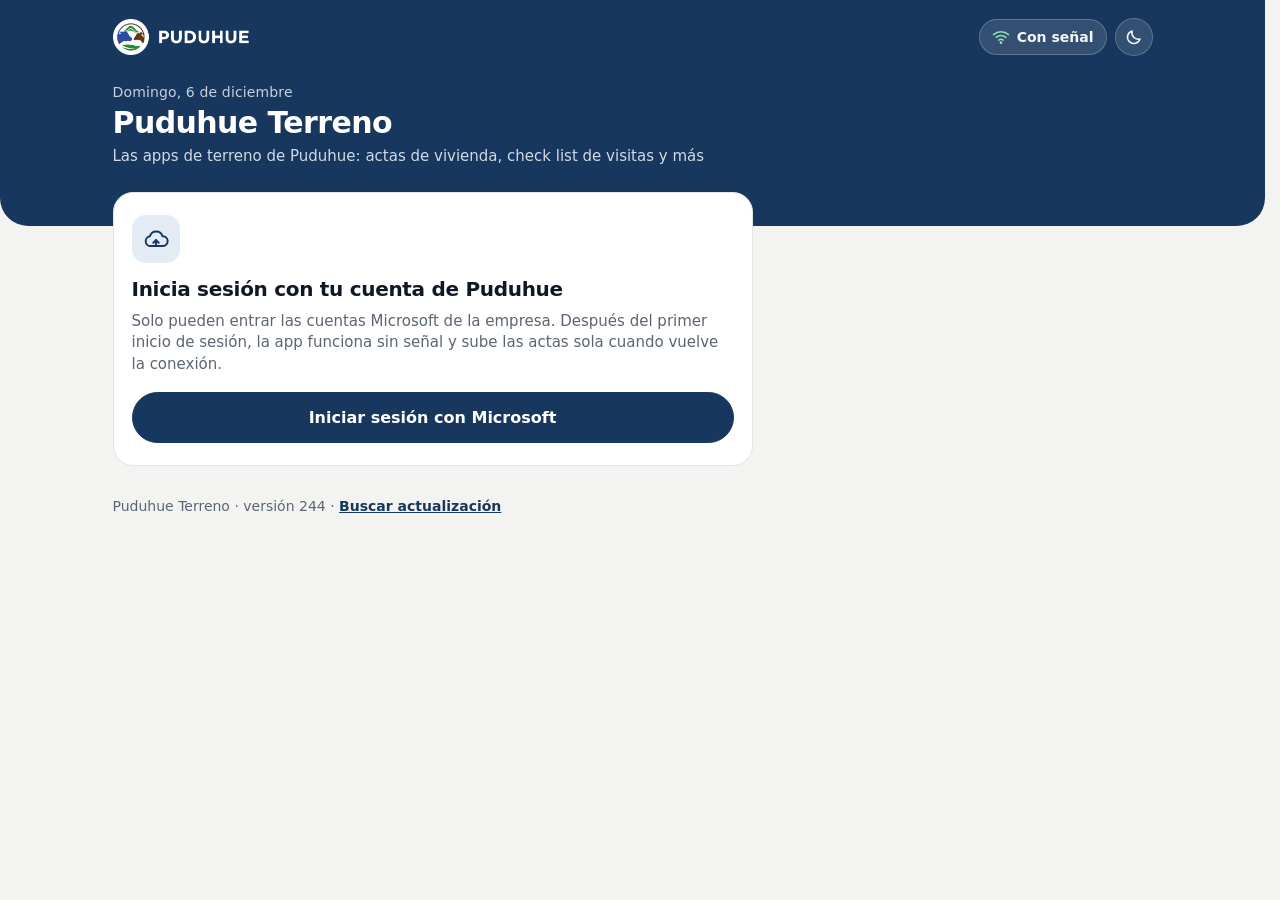
==== prueba/index.html @ 5143bb31 "Copia de prueba de la v244 (informe del ranking más ordenado) Co-Authored-By: Claude Opus 5.5 <norep" ====
<!doctype html>
<html lang="es">
<head>
<meta charset="utf-8">
<meta http-equiv="Content-Security-Policy" content="default-src 'self'; script-src 'self' 'sha256-mnxjR7RzArQbiyFNVyxPWpLwFBZAhgLmc8N8gvZmJ8s=' 'sha256-PlWTJ9+aRoLg9b5jbhn1J97pEx7ZcVZAZm4x85ADSmE=' 'wasm-unsafe-eval'; style-src 'self' 'unsafe-inline'; img-src 'self' data: blob: https:; font-src 'self' data:; connect-src 'self' data: blob: https://graph.microsoft.com https://login.microsoftonline.com https://login.microsoft.com https://login.windows.net https://*.sharepoint.com https://*.svc.ms https://*.1drv.com https://puduhue-terreno.benjaminbarrientoscardenas.workers.dev; frame-src 'self' https://login.microsoftonline.com; worker-src 'self' blob:; manifest-src 'self'; media-src 'self' blob: data:; object-src 'none'; base-uri 'self'; form-action 'self'">
<meta name="viewport" content="width=device-width, initial-scale=1, viewport-fit=cover">
<title>Puduhue Terreno</title>
<link rel="manifest" href="manifest.json">
<link rel="apple-touch-icon" href="icon-180.png">
<link rel="icon" type="image/png" sizes="192x192" href="icon-192.png">
<meta name="apple-mobile-web-app-capable" content="yes">
<meta name="mobile-web-app-capable" content="yes">
<meta name="apple-mobile-web-app-title" content="Puduhue Prueba">
<meta name="apple-mobile-web-app-status-bar-style" content="default">
<meta name="theme-color" content="#17375E">
<link rel="stylesheet" href="estilos.css?v=244">
</head>
<body>
<div id="app"><div class="splash" role="status" aria-label="Abriendo Puduhue Terreno"><img src="icon-192.png" alt="" width="88" height="88"><span>Puduhue Terreno</span></div></div>

<!-- v137 (M-27): las bibliotecas van después de «Cargando…» para que se vea mientras bajan (el orden de ejecución es el mismo) -->
<script src="lib/msal-browser-3.30.0/msal-browser.min.js"></script>
<script src="lib/xlsx-0.20.3/xlsx.mini.min.js"></script>
<script src="lib/jspdf-2.5.1/jspdf.umd.min.js"></script>
<script src="lib/marca-puduhue-2/marcas.js"></script>
<script>
const APP_VER="244";
const WORKER="https://puduhue-terreno.benjaminbarrientoscardenas.workers.dev";
const PWA=true;
const LOGO_R=420/380; /* v101: MARCA, MARCA_HZ y LOGO están en lib/marca-puduhue-2/marcas.js (v184: MARCA_HZ con el símbolo a color) */
/* si ese archivo no cargó, la app abre igual: logo transparente en pantalla y PDF sin logo (addImage está en try) */
if(typeof MARCA==='undefined'||typeof MARCA_HZ==='undefined'||typeof LOGO==='undefined'){window.MARCA=window.MARCA_HZ='[data-uri]';window.LOGO=''}
window.addEventListener("error",e=>{try{toast("Error: "+(e.message||"desconocido"))}catch(x){}});
window.addEventListener("unhandledrejection",e=>{try{const r=e.reason;if(r&&(r.code==="wake"||r.code==="timeout"))return;toast("Error: "+((r&&(r.message||r.code))||"desconocido"))}catch(x){}});
/* ---------- Datos fijos del protocolo ---------- */
const PREDIOS=["Bellavista","Cadenasso","Casa Anita","Ciruelillo","Coipomó","Mi Tierra","Radales","San Francisco","San Miguel","Tradicional","Tronador"];
/* v105: Valle Verde salió de la lista (es una planta lechera que recibe leche, no un predio). Un registro antiguo con un predio
   que ya no está en la lista lo sigue mostrando: en las actas, como opción elegida; en el Check list, mientras tenga visitas.
   v124: con un tipo de check list, solo los de ese tipo (una bodega como Corte Alto no aparece en «Visitas a predios»). */
/* v164: «Cadenasso Crianza» solo en Visitas a predios (y en el Inicio, que suma todos), no en Bodegas, Actas ni Rendiciones */
const PREDIOS_VIS=PREDIOS.flatMap(p=>p==="Cadenasso"?[p,"Cadenasso Crianza"]:[p]);
const prediosCL=t=>{const B=!t||t==="visitas"?PREDIOS_VIS:PREDIOS,x=new Set();Object.values(VIS).forEach(v=>{if(v&&!v.anulada&&v.predio&&(t?tipoDe(v)===t:v.tipo!=="camionetas")&&!B.includes(v.predio))x.add(v.predio)});return B.concat([...x].sort((a,b)=>a.localeCompare(b,"es")))};
const optPredioAntiguo=(p,lista)=>p&&p!=="Otro"&&!lista.includes(p)?`<option selected>${esc(p)}</option>`:"";
/* Cada ítem tiene una clave fija (k) para que las actas guardadas no cambien si se reordena el check list */
const SECC=[
 {t:"Habitaciones",i:[["s1i1","Paredes"],["s1i2","Ventanas"],["s1i3","Puertas"],["s1i4","Limpieza interior"]]},
 {t:"Techumbre y estructura",i:[["s2i1","Techo"],["s2i2","Goteras"],["s2i3","Filtraciones"]]},
 {t:"Sistema eléctrico",i:[["s3i1","Instalación eléctrica (enchufes, interruptores y luces)"]]},
 {t:"Agua potable y grifería",i:[["s3i2","Agua potable"],["s3i3","Llaves y grifería"]]},
 {t:"Baño",i:[["s4i1","Estado general"],["s4i2","Taza WC"],["s4i3","Lavamanos"],["s4i4","Ducha"],["s4i5","Ventilación"],["s4i6","Limpieza"]]},
 {t:"Cocina",i:[["s5i1","Estado general"],["s5i2","Lavaplatos"],["s5i3","Ventilación"],["s5i4","Limpieza"]]},
 {t:"Sistema de calefacción",i:[["s6i1","Calefactor/Estufa"],["s6i2","Chimenea/Salida de gases"]]},
 {t:"Exterior de la vivienda",i:[["s7i1","Accesos"],["s7i2","Pasto corto"],["s7i3","Limpieza exterior"],["s7i4","Presencia de plagas"]]}
];
const ITEMS=[];SECC.forEach((s,si)=>s.i.forEach(([k,n])=>ITEMS.push({k,n,s:si})));
const LBL={B:"Bueno",R:"Regular",M:"Mala"};
const RANK={B:0,R:1,M:2};
const REPS=["Benjamín Barrientos","Jennifer Aguila"];
/* Firmas: el trabajador y quien firma por la empresa. Entrega: empresa entrega, trabajador recibe. Devolución: al revés. */
function rolesDe(a){
  if(a.tipo==="vehiculo")return a.mov==="devolucion"?[["conductor","Devuelve el vehículo","Conductor(a)"],["empresa","Recibe el vehículo","Por CAPAC SpA · Administración"]]:[["conductor","Recibe el vehículo","Conductor(a)"],["empresa","Entrega el vehículo","Por CAPAC SpA · Administración"]];
  if(a.tipo==="capacitacion")return[["relator","Firma del relator",a.realizadaPor||"Relator(a)"]].concat((a.participantes||[]).map(p=>["p_"+p.id,"Firma del participante",p.nombre||"Participante"]));
  if(a.tipo==="activo")return a.mov==="devolucion"?[["recibe","Devuelve","Responsable del activo"],["entrega","Recibe","Administración"]]:[["entrega","Entrega","Administración"],["recibe","Recibe","Responsable del activo"]];
  const dev=a.tipo==="devolucion",fm=a.firmas||{};
  const r=[["trabajador",dev?"Entrega la vivienda":"Recibe la vivienda","Trabajador(a)"],["empresa",dev?"Recibe la vivienda":"Entrega la vivienda","En representación de la empresa"]];
  return r;
}
/* Actas antiguas: la firma de administrador(a) o de RR.HH. pasa a ser la firma de la empresa; RR.HH. ya no existe */
function normFirmas(a){
  if(!a)return a;const fm=a.firmas||(a.firmas={});
  const e=fm.empresa||{};
  if(!e.img&&!e.nombre){const old=(fm.admin&&(fm.admin.img||fm.admin.nombre))?fm.admin:(fm.rrhh&&(fm.rrhh.img||fm.rrhh.nombre))?fm.rrhh:null;
    if(old){fm.empresa=Object.assign({},old,{sel:REPS.includes(old.nombre)?old.nombre:"otro"})}}
  delete fm.admin;delete fm.rrhh;return a;
}
const COMPROMISO="Compromiso: Me comprometo a mantener la vivienda en las condiciones entregadas, dando cumplimiento a cabalidad al detalle de condiciones expresado en el punto N°7 y notificando a la brevedad sobre las condiciones de riesgo que sean posibles observar por cuenta propia.";
const INGRESO="Cada vez que representantes de la empresa Capac SpA., soliciten ingreso a la vivienda, será programado y no representará inconvenientes de parte de la persona que habita la vivienda.";
const CONSTANCIA="Constancia: El estado de cada ítem al momento de la devolución, y su comparación con el estado registrado en el acta de entrega, queda detallado en el check list del Anexo 1.";
/* v122: casa de familia o casa de huéspedes. En la casa de huéspedes, el acta de entrega incluye el reglamento de convivencia
   (documento de RR.HH. «Reglamento casa huésped», versión 01 del 2024-12-01). Bloques: h1/h2/h3 títulos, p párrafo, b viñeta, bb sub-viñeta. */
const CASAS={familia:"Casa de familia",huespedes:"Casa de huéspedes"};
const esHuesp=a=>!!a&&a.casa==="huespedes";
const casaTxt=a=>a&&CASAS[a.casa]||"";
const REGL_TIT="Reglamento de convivencia de la casa de huéspedes";
const REGL=[
 ["p","El presente Reglamento de Convivencia tiene como objetivo establecer normas claras y equitativas que permitan garantizar un ambiente armonioso, ordenado y respetuoso en la Casa de Huéspedes. Al compartir espacios comunes como el baño, cocina, comedor y living, es fundamental fomentar la responsabilidad individual y colectiva, promoviendo valores de respeto, cooperación y compromiso mutuo."],
 ["p","Este reglamento busca prevenir conflictos, asegurar condiciones de limpieza e higiene adecuadas y fortalecer la convivencia entre hombres y mujeres en un entorno compartido. Además, establece pautas para el cuidado de las instalaciones, la organización de tareas y el uso ordenado de los recursos comunes."],
 ["p","El cumplimiento de estas normas es obligatorio para todos los residentes de la Casa de Huéspedes, quienes se comprometen a respetarlas y actuar de manera responsable en beneficio del bienestar general. El incumplimiento reiterado o grave de este reglamento podrá derivar en sanciones o medidas correctivas, según lo estipulado en el mismo."],
 ["p","La colaboración y el compromiso de cada trabajador son esenciales para lograr un ambiente de convivencia positivo y funcional para todos."],
 ["h1","1. Principios generales"],
 ["b","El respeto, la cordialidad y la colaboración son la base de la convivencia."],
 ["b","Se debe fomentar un ambiente libre de discriminación, acoso o violencia en cualquier forma."],
 ["b","La limpieza, orden y cuidado de los espacios comunes son responsabilidad de todos."],
 ["b","Ingresar con calzado limpio a la casa."],
 ["h1","2. Normas de uso de espacios comunes"],
 ["h2","2.1 Cocina compartida"],
 ["b","Se establecerá un horario flexible para el uso de la cocina, priorizando la organización y convivencia."],
 ["b","Cada trabajador es responsable de limpiar inmediatamente después de cocinar:"],
 ["bb","Lavar platos, utensilios y ollas."],
 ["bb","Secar y guardar platos, utensilios y ollas utilizadas."],
 ["bb","Limpiar mesones, cocina y electrodomésticos."],
 ["bb","Recoger desperdicios y botar la basura."],
 ["b","Los alimentos y pertenencias personales deben ser identificados con nombre. No se deben tomar productos ajenos sin permiso."],
 ["b","El uso de refrigeradores debe ser ordenado y respetuoso. Se eliminarán periódicamente productos en mal estado."],
 ["h2","Comedor y living"],
 ["b","Los espacios compartidos son de uso común; se debe respetar el derecho de todos a utilizarlos."],
 ["b","Mantener el orden después de cada uso (no dejar platos, vasos o pertenencias personales)."],
 ["b","El volumen de televisores, radios u otros dispositivos debe ser moderado, especialmente en horarios de descanso."],
 ["b","Se deben respetar los horarios de descanso:"],
 ["bb","De 22:00 a 7:00 hrs.: evitar ruidos innecesarios o reuniones que puedan molestar."],
 ["h2","2.2 Baño compartido"],
 ["p","El baño es un espacio de uso común y su limpieza y cuidado son fundamentales para una convivencia armoniosa. Por ello, se deben seguir estrictamente las siguientes normas:"],
 ["h3","2.2.1 Uso y limpieza del WC"],
 ["b","ES OBLIGATORIO DEJAR EL INODORO LIMPIO DESPUÉS DE CADA USO. Utilizar la escobilla o implementos de limpieza disponibles si es necesario."],
 ["b","No arrojar papeles, toallas higiénicas, tampones u otros objetos al inodoro. Todo residuo debe ser depositado en el basurero habilitado."],
 ["b","Si se presenta alguna obstrucción o problema con el WC, informar de inmediato para evitar inconvenientes mayores."],
 ["h3","2.2.2 Orden e higiene general"],
 ["b","Secar el piso y superficies después de ducharse o utilizar el lavamanos."],
 ["b","Retirar cabellos del desagüe de la ducha y lavamanos."],
 ["b","No dejar productos personales (jabones, shampoo, toallas, etc.) ocupando espacios comunes; deben guardarse en los lugares asignados."],
 ["b","Los artículos de higiene íntima deben ser guardados o eliminados discretamente para evitar incomodar a otros."],
 ["h1","3. Respeto y comportamiento adecuado"],
 ["b","Se debe respetar la privacidad y pertenencias personales de cada trabajador."],
 ["b","Evitar lenguaje ofensivo, comentarios inadecuados o cualquier comportamiento que pueda incomodar a otros."],
 ["b","SE PROHÍBE EL CONSUMO DE ALCOHOL O CUALQUIER TIPO DE SUSTANCIAS ILÍCITAS dentro de la vivienda."],
 ["b","Las discusiones o problemas deben resolverse de forma calmada y con respeto. Si es necesario, se podrá solicitar mediación a administración."],
 ["h1","4. Visitas y permanencia de externos"],
 ["b","Las visitas deben ser autorizadas por los residentes y notificadas a jefatura previamente para evitar inconvenientes."],
 ["b","No se permite la permanencia de visitas en horarios de descanso (22:00 a 8:00 hrs.)."],
 ["b","Las visitas no podrán hacer uso de los espacios personales o comunes sin la debida autorización."],
 ["h1","5. Resolución de conflictos"],
 ["b","Ante cualquier inconveniente o conflicto, los residentes deberán buscar un diálogo constructivo."],
 ["b","Si no se resuelve, se deberá recurrir a un encargado designado por la administración para mediar y buscar soluciones."],
 ["h1","6. Sanciones"],
 ["b","El cumplimiento de este reglamento será supervisado por un inspector de aseo, el cual dejará las observaciones en cada visita."],
 ["b","El incumplimiento reiterado de las normas del reglamento podrá implicar amonestaciones verbales o escritas."],
 ["b","En casos graves (falta de respeto, acoso, violencia o robo), se evaluarán medidas más estrictas, como el término de contrato del trabajador."],
 ["h1","7. Periodicidad de limpieza"]
];
/* Plan de limpieza y orden: área, acción, frecuencia, días (L M M J V S D; X = ese día) y responsables */
const REGL_PLAN=[
 ["Cocina","Lavar platos y utensilios","Diaria","XXXXXXX","Todos"],["Cocina","Limpiar encimera y mesa","Diaria","XXXXXXX","Todos"],
 ["Cocina","Barrer el piso","Diaria","XXXXXXX","Todos"],["Cocina","Trapear el piso","Día por medio","X.X.X.X","Todos"],
 ["Cocina","Sacar la basura","Día por medio","X.X.X.X","Todos"],["Cocina","Limpiar y revisar el refrigerador","Dos veces a la semana","..X..X.","Todos"],
 ["Baño","Barrer el piso","Diaria","XXXXXXX","Todos"],["Baño","Trapear el piso","Día por medio","X.X.X.X","Todos"],
 ["Baño","Limpiar WC","Diaria","XXXXXXX","Todos"],["Baño","Limpiar ducha y lavamanos","Día por medio","X.X.X.X","Todos"],
 ["Baño","Sacar la basura","Día por medio","X.X.X.X","Todos"],["Dormitorio","Ventilar dormitorios","Diaria","XXXXXXX","Individual"],
 ["Dormitorio","Ordenar","Diaria","XXXXXXX","Individual"],["Dormitorio","Limpiar pisos","Diaria","XXXXXXX","Individual"],
 ["Dormitorio","Recambio de sábanas","Semanal","....X..","Individual"],["Sala de estar","Barrer el piso","Diaria","XXXXXXX","Todos"],
 ["Sala de estar","Trapear el piso","Día por medio",".X.X.X.","Todos"],["Sala de estar","Ordenar y ventilar","Día por medio",".X.X.X.","Todos"],
 ["Sala de estar","Limpiar sillones","Día por medio",".X.X.X.","Todos"]
];
const REGL_DECL="Por medio del presente documento, declaro haber leído, comprendido y aceptado en su totalidad el Reglamento de Convivencia de la Casa de Huéspedes. Entiendo que el objetivo de este reglamento es garantizar el respeto mutuo, la organización y la armonía en los espacios comunes, tales como: baño, cocina, comedor y living, los cuales son compartidos.";
const REGL_ACTA="El trabajador declara haber leído, comprendido y aceptado en su totalidad el Reglamento de Convivencia de la Casa de Huéspedes, que se adjunta como Anexo 4 y forma parte de esta acta.";
function reglHTML(){
  const dias=["L","M","M","J","V","S","D"];
  return REGL.map(([t,x])=>t==="p"?`<p>${esc(x)}</p>`:t==="h1"?`<p class="k">${esc(x)}</p>`:t==="h2"||t==="h3"?`<p><b>${esc(x)}</b></p>`:`<p class="${t==="bb"?"rgbb":"rgb"}">${esc(x)}</p>`).join("")
   +`<div class="rgplan"><table><tr><th>Área</th><th>Acción</th><th>Frecuencia</th>${dias.map(d=>`<th>${d}</th>`).join("")}<th>Responsables</th></tr>${REGL_PLAN.map(r=>`<tr><td>${esc(r[0])}</td><td>${esc(r[1])}</td><td>${esc(r[2])}</td>${[...r[3]].map(c=>`<td class="d">${c==="X"?"✓":""}</td>`).join("")}<td>${esc(r[4])}</td></tr>`).join("")}</table></div>`;
}

/* ---------- Texto que describe lo que se ve en la foto ---------- */
const SUJ={s1i1:"las paredes",s1i2:"las ventanas",s1i3:"las puertas",s2i1:"el techo",s3i1:"la instalación eléctrica (enchufes, interruptores y luces)",s3i2:"el suministro de agua potable",s3i3:"las llaves y la grifería",s4i1:"el baño",s4i2:"la taza del WC",s4i3:"el lavamanos",s4i4:"la ducha",s4i5:"la ventilación del baño",s5i1:"la cocina",s5i2:"el lavaplatos",s5i3:"la ventilación de la cocina",s6i1:"el calefactor o estufa",s6i2:"la chimenea o salida de gases",s7i1:"los accesos a la vivienda"};
const ESP={
 s1i4:{B:"En la imagen se observa el interior de la vivienda limpio y ordenado.",R:"En la imagen se observa el interior de la vivienda con limpieza regular.",M:"En la imagen se observa el interior de la vivienda sucio; requiere aseo."},
 s2i2:{B:"En la imagen no se observan goteras.",R:"En la imagen se observan indicios de goteras que requieren revisión.",M:"En la imagen se observan goteras que requieren reparación."},
 s2i3:{B:"En la imagen no se observan filtraciones ni humedad.",R:"En la imagen se observan indicios de filtraciones o humedad que requieren revisión.",M:"En la imagen se observan filtraciones que requieren reparación."},
 s4i6:{B:"En la imagen se observa el baño limpio.",R:"En la imagen se observa el baño con limpieza regular.",M:"En la imagen se observa el baño sucio; requiere aseo."},
 s5i4:{B:"En la imagen se observa la cocina limpia.",R:"En la imagen se observa la cocina con limpieza regular.",M:"En la imagen se observa la cocina sucia; requiere aseo."},
 s7i2:{B:"En la imagen se observa el pasto corto y mantenido.",R:"En la imagen se observa el pasto con mantención parcial.",M:"En la imagen se observa el pasto largo, sin mantención."},
 s7i3:{B:"En la imagen se observa el exterior de la vivienda limpio.",R:"En la imagen se observa el exterior de la vivienda con limpieza regular.",M:"En la imagen se observa el exterior de la vivienda sucio; requiere limpieza."},
 s7i4:{B:"En la imagen no se observa presencia de plagas.",R:"En la imagen se observan indicios de plagas que requieren control.",M:"En la imagen se observa presencia de plagas; requiere control."}
};
function descFoto(k,v){
  if(!v)return"Ítem sin evaluar.";
  if(ESP[k])return ESP[k][v];
  const s=SUJ[k]||"el ítem",pl=/^(las|los) /.test(s);
  return `En la imagen se observa${pl?"n":""} ${s} en ${v==="B"?"buen estado":v==="R"?"estado regular":"mal estado"}.`;
}

/* ---------- Utilidades ---------- */
const $=s=>document.querySelector(s);
const esc=s=>String(s??"").replace(/[&<>"']/g,c=>({"&":"&amp;","<":"&lt;",">":"&gt;",'"':"&quot;","'":"&#39;"}[c]));
const uid=()=>Date.now().toString(36)+Math.random().toString(36).slice(2,8);
/* v106 (B-01): fecha local (AAAA-MM-DD) de un instante; una fecha sola se deja igual */
const isoLocal=x=>{if(typeof x==="string"&&/^\d{4}-\d{2}-\d{2}$/.test(x))return x;const d=x instanceof Date?x:new Date(x==null?Date.now():x);if(isNaN(d))return String(x||"").slice(0,10);return d.getFullYear()+"-"+String(d.getMonth()+1).padStart(2,"0")+"-"+String(d.getDate()).padStart(2,"0")};
/* v108: redibujar sin perder el campo ni el toque en curso. Al tocar otro campo (o un botón) justo después de escribir,
   el "change" del anterior redibujaba la pantalla entre que se apoya y se levanta el dedo: el campo nuevo se reemplazaba
   (se cerraba el teclado y lo escrito se perdía) o el toque del botón no llegaba. sinPerderFoco(fn) espera a que termine
   el toque, corre fn y devuelve el cursor al campo activo (por id o por sus atributos data-*). */
let PTR_ABAJO=0;document.addEventListener("pointerdown",()=>{PTR_ABAJO=Date.now()},true);
/* v116: lo que se redibuja solo (llegan datos de la sincronización) espera a que se levante el dedo: si la pantalla se redibuja
   mientras se aprieta un botón, ese toque se pierde */
let TOQUE_ON=false,TOQUE_FIN=0,RF_T=0;
document.addEventListener("pointerdown",()=>{TOQUE_ON=true},true);
["pointerup","pointercancel"].forEach(t=>document.addEventListener(t,()=>{TOQUE_ON=false;TOQUE_FIN=Date.now()},true));
function renderFondo(){clearTimeout(RF_T);const ahora=Date.now();
  const esp=TOQUE_ON&&ahora-PTR_ABAJO<4000?150:Math.max(0,TOQUE_FIN+450-ahora);
  if(esp>0){RF_T=setTimeout(renderFondo,esp);return}render()}
/* v116: cálculos que se repiten mucho al dibujar: los hallazgos de un predio se calculan una vez por dibujo */
let RENDER_MEMO=null;
["pointerup","pointercancel"].forEach(e=>document.addEventListener(e,()=>setTimeout(()=>{PTR_ABAJO=0},0),true));
function selCampo(a){if(!a||!/^(INPUT|TEXTAREA|SELECT)$/.test(a.tagName))return null;if(a.id)return"#"+CSS.escape(a.id);
  const d=Object.keys(a.dataset);if(!d.length)return null;return a.tagName.toLowerCase()+d.map(k=>`[data-${k.replace(/[A-Z]/g,m=>"-"+m.toLowerCase())}="${CSS.escape(a.dataset[k])}"]`).join("")}
function sinPerderFoco(fn){const run=()=>{if(PTR_ABAJO&&Date.now()-PTR_ABAJO<1500){setTimeout(run,40);return}
  const a=document.activeElement,s=selCampo(a);let i0=null,i1=null;try{i0=a.selectionStart;i1=a.selectionEnd}catch(e){}
  fn();if(!s)return;const n=document.querySelector(s);if(!n||n===a||n.disabled)return;n.focus({preventScroll:true});try{if(i0!=null)n.setSelectionRange(i0,i1)}catch(e){}};
  setTimeout(run,0)}
const today=()=>{const d=new Date();return d.getFullYear()+"-"+String(d.getMonth()+1).padStart(2,"0")+"-"+String(d.getDate()).padStart(2,"0")};
/* v216: una fecha con hora en UTC («…T23:30:00Z») se muestra con el día de Chile (antes, de 21:00 a 24:00 salía el día siguiente);
   a medianoche UTC es una fecha sin hora (así vienen algunas de Finnegans) y queda igual */
const fmtD=s=>{if(!s)return"";let t=String(s);const m=/^\d{4}-\d{2}-\d{2}T(\d{2}):(\d{2})[^]*?(Z|[+-]\d{2}:?\d{2})$/.exec(t);
  if(m&&!(m[1]==="00"&&m[2]==="00")){const d=new Date(t);if(!isNaN(d))t=d.getFullYear()+"-"+String(d.getMonth()+1).padStart(2,"0")+"-"+String(d.getDate()).padStart(2,"0")}
  const p=t.slice(0,10).split("-");return p.length===3?`${p[2]}-${p[1]}-${p[0]}`:s};
function rutClean(s){return String(s||"").replace(/[^0-9kK]/g,"").toUpperCase()}
function rutFmt(s){const c=rutClean(s);if(c.length<2)return c;const b=c.slice(0,-1),dv=c.slice(-1);return b.replace(/\B(?=(\d{3})+(?!\d))/g,".")+"-"+dv}
function rutOk(s){const c=rutClean(s);if(c.length<2)return false;const b=c.slice(0,-1),dv=c.slice(-1);if(!/^\d+$/.test(b))return false;let sum=0,m=2;for(let i=b.length-1;i>=0;i--){sum+=(+b[i])*m;m=m===7?2:m+1}const r=11-(sum%11);return (r===11?"0":r===10?"K":String(r))===dv}
const predioDe=a=>a.predio==="Otro"?(a.predioOtro||""):(a.predio||"");
/* v148: «Deshacer» en vez de confirmar al quitar una foto o un documento. Lo visible se quita al tiro; alConfirmar (el borrado de
   verdad) corre al terminar el plazo, al cambiar de pantalla o al salir de la app; alDeshacer lo devuelve. Uno a la vez. */
let DESH=null;
function deshacer(msg,alDeshacer,alConfirmar){
  deshFin();document.querySelectorAll(".toast").forEach(x=>x.remove());
  const t=document.createElement("div");t.className="tdesh";t.setAttribute("role","status");
  t.innerHTML=`<span>${esc(msg)}</span><button type="button" class="tdeshb">Deshacer</button>`;document.body.appendChild(t);
  const Dx={t,alConfirmar,id:setTimeout(()=>{if(DESH===Dx)deshFin()},6000)};DESH=Dx;
  t.querySelector("button").addEventListener("click",e=>{e.stopPropagation();if(DESH!==Dx)return;clearTimeout(Dx.id);DESH=null;t.remove();try{alDeshacer()}catch(er){console.warn(er)}toast("Listo, se recuperó.")});
}
function deshFin(){const Dx=DESH;if(!Dx)return;DESH=null;clearTimeout(Dx.id);Dx.t.remove();try{Dx.alConfirmar()}catch(e){console.warn(e)}}
document.addEventListener("visibilitychange",()=>{if(document.visibilityState==="hidden")deshFin()});
/* v150: pequeñas animaciones al tocar (como el corazón de Instagram): la respuesta elegida da un salto y «Rendir» rebota */
document.addEventListener("click",e=>{try{if(matchMedia("(prefers-reduced-motion: reduce)").matches)return;const t=e.target.closest&&e.target.closest(".seg button,.fabb");if(!t)return;
  if(t.classList.contains("fabb")){setTimeout(()=>{const n=document.querySelector(".fabb");if(n){n.classList.remove("rebota");void n.offsetWidth;n.classList.add("rebota")}},0);return} /* el botón se vuelve a dibujar al tocarlo */
  const d=t.dataset,sel=".seg button"+["a","k","e","v","t"].filter(x=>d[x]!=null).map(x=>`[data-${x}="${CSS.escape(d[x])}"]`).join("");
  setTimeout(()=>{const n=document.querySelector(sel);if(n&&n.getAttribute("aria-pressed")==="true"){n.classList.remove("pop");void n.offsetWidth;n.classList.add("pop")}},30)}catch(er){}},true);
let toastT;function toast(m,ms){let t=$(".toast");if(!t){t=document.createElement("div");t.className="toast";t.setAttribute("role","status");document.body.appendChild(t)}t.textContent=m;clearTimeout(toastT);toastT=setTimeout(()=>t.remove(),ms||3200)}
/* Ventana de confirmación propia (el confirm() del navegador está bloqueado dentro de la app) */
function ask(title,msg,ok,danger,extraHTML,cancelar){
  return new Promise(res=>{
    const m=document.createElement("div");m.className="modal";
    m.innerHTML=`<div class="sheet" role="alertdialog" aria-modal="true" aria-label="${esc(title)}"><h3>${esc(title)}</h3>${msg?`<p>${esc(msg)}</p>`:""}${extraHTML||""}<div class="btns"><button class="btn" data-m="no">${esc(cancelar||"Cancelar")}</button>${ok?`<button class="btn pri${danger?" danger":""}" data-m="yes" style="flex:1;${danger?"background:var(--danger-bg);border-color:var(--danger-bg);color:var(--danger-ink)":""}">${esc(ok)}</button>`:""}</div></div>`;
    document.body.appendChild(m);document.body.style.overflow="hidden";
    const done=v=>{m.remove();document.body.style.overflow="";res(v)};
    m.addEventListener("click",e=>{e.stopPropagation();const a=e.target.dataset&&e.target.dataset.m;if(a==="yes"){const inp=m.querySelector("#motAn"),obl=m.querySelector("[data-obl]");
      /* v136 (B-02): motivo obligatorio (data-obl = mínimo de letras): la hoja no se cierra. v180: vale para cualquier campo de la hoja y data-oblmsg cambia el aviso */
      if(obl&&obl.value.trim().length<+obl.dataset.obl){let er=m.querySelector(".motErr");if(!er){er=document.createElement("p");er.className="note motErr";er.setAttribute("role","alert");er.style.color="var(--m-ink)";er.textContent=obl.dataset.oblmsg||`Escribe el motivo (al menos ${obl.dataset.obl} letras).`;obl.after(er);obl.addEventListener("input",()=>er.remove(),{once:true})}obl.focus();return}
      if(inp){const g=document.createElement("input");g.type="hidden";g.id="motAn";g.value=inp.value;document.body.appendChild(g);setTimeout(()=>g.remove(),500)}done(true)}else if(a==="no"||e.target===m)done(false)});
    const y=m.querySelector('[data-m="yes"]')||m.querySelector('[data-m="no"]');if(y)y.focus();
  });
}


/* ============================================================
   Microsoft 365: inicio de sesión (MSAL) y base compartida en OneDrive (Graph)
   Expone DB y AS con la misma forma que usaba la app, así el resto del código no cambia.
   ============================================================ */
const M365={
  tenant:"8812d491-c151-4cf4-ad03-7671f57a4a23",
  client:"7dbe6da2-d0de-49f1-a4a5-76fe822ce9d0",
  drive:"b!nCeXkUkQakyXzjNEG02DFgw2I-0bYBdJhlmDvTiBzBSTkCzagsNQTbjlr-nZSEjm",
  root:"01RAJ2KQCIPH6SPKTJ5NA3JYZ3FTJGI5SC",   /* carpeta "Actas" (hasta el 19-10-2026 «Actas de vivienda»; se ubica por id) */
  cols:{actas:{root:"01RAJ2KQCIPH6SPKTJ5NA3JYZ3FTJGI5SC",sub:"_datos"},visitas:{root:"01RAJ2KQCX5EEP6HGCTBA2KO2DSGC4F7LS",sub:"_datos"},conteos:{root:"01RAJ2KQFXDFLPDNY2IJCIZ3BGSVPF74IH",sub:"_datos"},rendiciones:{root:"01RAJ2KQBLDIZGFMASZVCIDO2PGKXQW5VY",sub:"_datos"}},
  scopes:["User.Read"], /* v217: ya no Files.ReadWrite.All: la app lee y guarda en OneDrive solo por el servidor de Puduhue */
  graph:"https://graph.microsoft.com/v1.0"
};
let MSAL=null,CUENTA=null,AUTH_ERR="",SYNC_INFO={ultima:"",estado:"",error:""};
const EK="actas-m365-etags",LK="actas-m365-ultima";
let ETAGS={};try{ETAGS=JSON.parse(localStorage.getItem(EK)||"{}")}catch(e){}
try{SYNC_INFO.ultima=localStorage.getItem(LK)||""}catch(e){}
function guardarEtags(){try{localStorage.setItem(EK,JSON.stringify(ETAGS))}catch(e){}}
async function initM365(){
  if(!window.msal){AUTH_ERR="No se pudo cargar el módulo de inicio de sesión.";return}
  try{
    MSAL=new msal.PublicClientApplication({auth:{clientId:M365.client,authority:"https://login.microsoftonline.com/"+M365.tenant,redirectUri:location.origin+location.pathname,navigateToLoginRequestUrl:false},cache:{cacheLocation:"localStorage"},system:{allowRedirectInIframe:false}});
    await MSAL.initialize();
    let r=null;try{r=await MSAL.handleRedirectPromise()}catch(e){AUTH_ERR=e&&e.errorMessage?e.errorMessage.split(/\r?\n/)[0]:"No se pudo completar el inicio de sesión.";console.error(e)}
    const acc=(r&&r.account)||MSAL.getActiveAccount()||MSAL.getAllAccounts()[0]||null;
    if(acc){MSAL.setActiveAccount(acc);CUENTA=acc;ME={id:acc.localAccountId||acc.homeAccountId,nombre:acc.name||acc.username||"",correo:acc.username||""}}
  }catch(e){AUTH_ERR="Error al preparar el inicio de sesión: "+((e&&e.message)||"desconocido");console.error(e)}
}
/* Si un inicio de sesión anterior quedó a medias, MSAL responde interaction_in_progress: se borra ese intento trabado y se reintenta */
function limpiarInteraccion(){for(const st of [sessionStorage,localStorage]){try{Object.keys(st).filter(k=>/msal\.interaction\.status|\.request\.(state|params|origin)/.test(k)).forEach(k=>st.removeItem(k))}catch(e){}}}
function iniciarSesion(reintento){if(!MSAL)return toast(AUTH_ERR||"Inicio de sesión no disponible.");try{sessionStorage.setItem("actas-login","1")}catch(e){}MSAL.loginRedirect({scopes:M365.scopes,prompt:"select_account"}).catch(e=>{if(e&&e.errorCode==="interaction_in_progress"&&!reintento){limpiarInteraccion();iniciarSesion(true);return}toast("No se pudo iniciar sesión: "+((e&&e.errorCode)||"error"))})}
async function cerrarSesion(){
  const hay=pend()>0||(typeof correosPend==="function"&&correosPend().length>0); /* v240 */
  if(hay){if(!(await ask("Hay cambios sin subir","Si cierras sesión ahora, lo pendiente queda en este teléfono y se sube cuando vuelvas a iniciar sesión. Si entra otra persona, la app le preguntará si lo sube con su cuenta o lo borra. ¿Cerrar sesión igual?","Cerrar sesión",true)))return}
  else if(!(await ask("¿Cerrar sesión?","Se borra de este teléfono la copia de tus datos. Todo sigue en OneDrive y se vuelve a bajar al entrar (con señal).","Cerrar sesión")))return;
  try{if(pushGuardado())await Promise.race([pushDesactivar(true),new Promise(r=>setTimeout(r,3000))])}catch(e){}
  if(!hay){try{await borrarCopiaLocal()}catch(e){}} /* v240 */
  try{await MSAL.logoutRedirect({account:CUENTA,postLogoutRedirectUri:location.origin+location.pathname})}catch(e){toast("No se pudo cerrar sesión.")}
}
/* v240: al cerrar sesión, sin nada por subir, no queda en el teléfono la copia de los datos (Ley 21.719) */
async function borrarCopiaLocal(){
  await cacheBorrarCuenta();
  const fijas=[PERM_K,ROLES_K,CUENTA_K,"rd-dupia"];
  try{Object.keys(localStorage).filter(k=>fijas.includes(k)||k.startsWith("actas-rl-cursor:")||k.startsWith("rd-lecturas-")).forEach(k=>localStorage.removeItem(k))}catch(e){}
}
let TOKEN_P=null;
function getToken(){
  if(TOKEN_P)return TOKEN_P;
  TOKEN_P=(async()=>{
    if(!MSAL||!CUENTA)throw{code:"auth"};
    try{const t=await MSAL.acquireTokenSilent({scopes:M365.scopes,account:CUENTA});sesionAlDia();return t.accessToken}
    catch(e){
      /* v132 (A-04): ya no va sola a Microsoft desde segundo plano: avisa y, solo si es seguro, va una vez (sesionVencida) */
      if(e&&e.errorCode&&/interaction_required|login_required|consent_required|invalid_grant|no_tokens_found/.test(e.errorCode))sesionVencida();
      throw{code:"auth",detail:e&&e.errorCode}
    }
  })();
  TOKEN_P.finally(()=>{setTimeout(()=>{TOKEN_P=null},0)}).catch(()=>{}); /* v132: sin rechazo suelto (quien llama recibe el error) */
  return TOKEN_P;
}
/* ---------- v132: sesión vencida (auditoría A-04) ----------
   Con la sesión de Microsoft vencida la app ya no salta sola al inicio de sesión desde segundo plano: muestra el aviso
   «Tu sesión venció» (sesBarra) y sigue guardando en el teléfono. Va sola a Microsoft una sola vez y solo si es seguro: app a la
   vista, con señal y en una pantalla de lista sin nada a medio escribir ni la cámara abierta (updSegura, el mismo criterio de la
   actualización automática). Si ese intento no termina con la sesión renovada, no se repite en 24 horas (REAUTO_K): no hay bucle.
   Antes de ir se guarda lo pendiente (flush) y la pantalla (vistaGuardar); al volver se abre la misma (vistaVolver, en init). */
let SES_VENCIDA=false;
const REAUTO_K="actas-reauto",VOLVER_K="actas-volver";
function sesionVencida(){
  if(!SES_VENCIDA){SES_VENCIDA=true;sesBarra();try{status()}catch(e){}}
  if(navigator.onLine===false||document.visibilityState!=="visible"||!loaded)return;
  let t=0;try{t=+localStorage.getItem(REAUTO_K)||0}catch(e){}
  if(Date.now()-t<864e5)return; /* ya se intentó y no resultó: solo el aviso, hasta que la persona entre */
  if(!updSegura())return;
  reautenticar();
}
function sesionAlDia(){
  if(SES_VENCIDA){SES_VENCIDA=false;const b=$(".sesbar");if(b)b.remove();try{status()}catch(e){}}
  try{if(localStorage.getItem(REAUTO_K))localStorage.removeItem(REAUTO_K)}catch(e){}
}
function sesBarra(){
  if(!SES_VENCIDA||!document.body||$(".sesbar"))return;
  const b=document.createElement("div");b.className="updbar sesbar";b.setAttribute("role","status");
  b.innerHTML=`<span><b>Tu sesión venció.</b> Lo que hagas queda guardado en este teléfono y se sube al volver a entrar.</span><button class="btn pri" data-a="reauth">Iniciar sesión</button>`;
  document.body.appendChild(b);
}
async function reautenticar(){
  if(!MSAL)return toast(AUTH_ERR||"Inicio de sesión no disponible.");
  if(navigator.onLine===false)return toast("Sin señal: inicia sesión cuando haya conexión. Lo que hagas queda guardado en este teléfono.");
  try{localStorage.setItem(REAUTO_K,String(Date.now()))}catch(e){}
  try{await flush()}catch(e){}
  vistaGuardar();
  try{sessionStorage.setItem("actas-login","1")}catch(e){}
  const pedir=r=>MSAL.acquireTokenRedirect({scopes:M365.scopes,account:CUENTA}).catch(e=>{if(e&&e.errorCode==="interaction_in_progress"&&!r){limpiarInteraccion();return pedir(true)}toast("No se pudo abrir el inicio de sesión: "+((e&&e.errorCode)||"error desconocido")+".")});
  return pedir(false);
}
/* pantalla y registro abiertos, para volver a ellos después del inicio de sesión (vale una hora) */
function vistaGuardar(){
  try{const s={view,step,t:Date.now(),cur:cur&&cur.id,axStep,clTipo,clPredio,cbBod,clv:clv&&clv.id,cbv:cbv&&cbv.id,rdv:rdv&&rdv.id,rdd:rdd&&rdd.k};
    sessionStorage.setItem(VOLVER_K,JSON.stringify(s))}catch(e){}
}
function vistaVolver(){
  let s=null;try{s=JSON.parse(sessionStorage.getItem(VOLVER_K)||"null");sessionStorage.removeItem(VOLVER_K)}catch(e){}
  if(!s||!s.view||Date.now()-(s.t||0)>36e5||!CUENTA)return false;
  try{
    if(s.clTipo)clTipo=s.clTipo;if(s.clPredio)clPredio=s.clPredio;if(s.cbBod)cbBod=s.cbBod;
    if(s.view==="edit"||s.view==="axe"){const x=s.cur&&ACTAS[s.cur];if(!x)return false;
      if(s.view==="axe"){cur=prepAx(x);axTipo=x.tipo;axStep=s.axStep||0}
      else{cur=x;if(!cur.firmas)cur.firmas={};normFirmas(cur);if(!cur.obs)cur.obs=["","",""];if(!cur.items)cur.items={};step=s.step||0}}
    else if(s.view==="clv"){const v=VIS[s.clv];if(!v)return false;clTipo=tipoDe(v);clv=v;clPredio=v.predio;if(!clv.items)clv.items={};clFiltro="all"}
    else if(s.view==="cbv"){const c=CONT[s.cbv];if(!c)return false;cbv=c;cbBod=c.bodega;if(!cbv.items)cbv.items={};cbFiltro=c.estado==="cerrado"?"all":"pend";cbQ="";cbFam="";cbSub="";cbLim=120}
    else if(s.view==="rdv"||s.view==="rdd"){const r=REND[s.rdv];if(!r)return false;rdv=r;RD_COLA=null;if(!rdv.docs)rdv.docs={};rdd=s.view==="rdd"&&s.rdd&&rdv.docs[s.rdd]||null;if(!rdd)s.view="rdv"}
    go(s.view);return true;
  }catch(e){console.warn("volver a la pantalla",e);return false}
}
/* v222: sin gfetch ni gjson: la app ya no habla con OneDrive (Graph) con la cuenta de la persona; todo va por el servidor */
/* Carpeta de un acta (v118, como en la app): Actas/{Viviendas|Vehículos|Activos fijos}/{Predio}/{Entregas|Devoluciones}/{fecha …};
   Actas/Capacitaciones/{fecha tema} */
const limpiaNombre=t=>String(t||"").normalize("NFC").replace(/[\\/:*?"<>|#%&{}~]/g," ").replace(/\s+/g," ").trim().slice(0,80);
const carpetaMov=dev=>dev?"Devoluciones":"Entregas";
const carpetaActa=a=>a.tipo==="capacitacion"?["Capacitaciones",limpiaNombre(`${a.fecha} ${a.tema||"Sin tema"}`)]
  :a.tipo==="vehiculo"?["Vehículos",limpiaNombre(predioDe(a))||"Sin predio",carpetaMov(a.mov==="devolucion"),limpiaNombre(`${a.fecha} ${(a.veh||{}).patente||"Sin patente"} ${a.conductor||"Sin nombre"}`)]
  :a.tipo==="activo"?["Activos fijos",limpiaNombre(predioDe(a))||"Sin predio",carpetaMov(a.mov==="devolucion"),limpiaNombre(`${a.fecha} ${a.recibe||"Sin nombre"} ${((a.activos||[])[0]||{}).tipo||"activos"}`)]
  :["Viviendas",limpiaNombre(predioDe(a))||"Sin predio",carpetaMov(a.tipo==="devolucion"),limpiaNombre(`${a.fecha} ${a.trabajador||"Sin nombre"}`)];
/* v137 (A-10): más de 4 MB se sube por partes (sesión de carga de OneDrive); la dirección de la sesión no lleva la sesión de Microsoft */
const PARTE=320*1024*12;
/* v195: sube por partes a una sesión de carga (la que abre la app o la que entrega el servidor) */
async function subirPorSesion(s,blob){
  if(!blob||!blob.size)blob=new Blob([""]);
  let res=null;
  for(let i=0;i<blob.size;i+=PARTE){const fin=Math.min(i+PARTE,blob.size);let r=null;
    for(let k=1;;k++){try{r=await fetch(s.uploadUrl,{method:"PUT",headers:{"Content-Range":`bytes ${i}-${fin-1}/${blob.size}`},body:blob.slice(i,fin)})}catch(e){r=null}
      if(r&&r.status<500)break;if(k>=3){try{await fetch(s.uploadUrl,{method:"DELETE"})}catch(e){}throw r?{code:"graph",status:r.status}:{code:"network"}}
      await new Promise(o=>setTimeout(o,1500*k))}
    if(!r.ok){try{await fetch(s.uploadUrl,{method:"DELETE"})}catch(e){}throw{code:"graph",status:r.status}}
    if(r.status===200||r.status===201)res=await r.json()}
  return res}
/* v137 (A-10): parte del nombre de una foto que sale de la foto misma: un reintento reemplaza el archivo en vez de duplicarlo */
const sufRef=(ref,n)=>{let h=5381;const s=String(ref||uid());for(let i=0;i<s.length;i++)h=((h<<5)+h+s.charCodeAt(i))|0;return (h>>>0).toString(36).padStart(n,"0").slice(-n)};
async function actaSubir(a,sub,name,blob,type){return odSubirMod("ax",carpetaActa(a).concat(sub?[sub]:[]),name,blob)} /* v214; v222: siempre por el servidor */
const nombreFoto=(a,k,ref)=>{if(a.tipo==="capacitacion"){const fs=((a.items||{})[k]||{}).fotos||[];return `Capacitacion_${Math.max(0,fs.indexOf(ref))+1}_${uid().slice(-4)}.jpg`}if(a.tipo==="vehiculo"||a.tipo==="activo"){const fs=((a.items||{})[k]||{}).fotos||[];const lb=a.tipo==="vehiculo"?(k==="v_km"?"Kilometraje":"Estado_general"):"Activo_"+(((a.activos||[]).find(x=>"a_"+x.id===k)||{}).tipo||"").replace(/\s+/g,"_");return limpiaNombre(lb).replace(/[(),.]/g,"")+`_${Math.max(0,fs.indexOf(ref))+1}_${uid().slice(-4)}.jpg`}const it=ITEMS.find(i=>i.k===k);const fs=((a.items||{})[k]||{}).fotos||[];const idx=Math.max(0,fs.indexOf(ref))+1;return limpiaNombre(`${it?SECC[it.s].t:"Item"}_${it?it.n:k}`).replace(/\s+/g,"_").replace(/[(),.]/g,"")+`_${idx}_${uid().slice(-4)}.jpg`};
/* --- Base de actas: un archivo JSON por acta en OneDrive/actas --- */
const REMOTE={actas:{},visitas:{},conteos:{},rendiciones:{}},SNAP={};let pullT=null,pulling=false;
const rkey=(col,id)=>col==="actas"?id:col+"/"+id; /* las actas quedaron guardadas sin prefijo */
async function remoteLoad(){if(!IDB.db)return;try{const ks=await IDB.keys("remote"),vs=await IDB.all("remote");ks.forEach((k,i)=>{if(String(k).startsWith("base:")){BASES[String(k).slice(5)]=vs[i];return}/* v131 */const m=String(k).match(/^(\w+)\/(.+)$/);const col=m?m[1]:"actas",id=m?m[2]:k;if(REMOTE[col])REMOTE[col][id]=vs[i]})}catch(e){}}
function emitir(col){const cb=SNAP[col]&&SNAP[col].cb;if(cb)cb({docs:Object.values(REMOTE[col]).map(d=>({id:d.id,data:()=>Object.assign({},d,{_etag:ETAGS[rkey(col,d.id)]})}))})}
/* v137 (A-11): la copia en el teléfono de fotos y PDF ya subidos (almacén «cache») no pasa de 200 MB: una vez al día se borra lo
   más antiguo hasta 150 MB (se vuelve a bajar de OneDrive si hace falta). Lo pendiente de subir está en «fotos» y no se toca. */
const CACHE_MAX=200*1048576,CACHE_K="actas-cache-recorte";
async function cacheRecortar(forzar,max){
  max=max||CACHE_MAX;if(!IDB.db)return 0;try{if(!forzar&&Date.now()-(+localStorage.getItem(CACHE_K)||0)<864e5)return 0;localStorage.setItem(CACHE_K,String(Date.now()))}catch(e){}
  const L=[];let tot=0;
  try{await new Promise((res,rej)=>{const q=IDB.db.transaction("cache","readonly").objectStore("cache").openCursor();
    q.onsuccess=()=>{const c=q.result;if(!c){res();return}const v=c.value||{},d=v.data;const n=d?(d.byteLength||d.size||0):0;L.push({k:c.key,n,t:v.t||0});tot+=n;c.continue()};q.onerror=()=>rej(q.error)})}
  catch(e){console.warn("caché",e);return 0}
  if(tot<=max)return 0;L.sort((a,b)=>a.t-b.t);let borr=0;
  for(const x of L){if(tot<=max*0.75)break;try{await IDB.del("cache",x.k);tot-=x.n;borr++;const u=FOTO[x.k];if(u&&String(u).startsWith("blob:")){try{URL.revokeObjectURL(u)}catch(e){}delete FOTO[x.k]}}catch(e){}}
  return borr}
/* v197: cuánto tardó la sincronización (se ve en SYNC_INFO.tiempos; el servidor junta las de todos, como máximo cada 10 minutos) */
const SM_K="actas-sync-medida";
function syncMedida(total,partes,cambios){SYNC_INFO.tiempos={total,partes,hora:new Date().toISOString()};
  try{if(!rolesSrv().odCambios||navigator.onLine===false)return;const t=+localStorage.getItem(SM_K)||0;if(Date.now()-t<10*60e3)return;localStorage.setItem(SM_K,String(Date.now()));
    srvFetch("/sync/medida",{method:"POST",headers:{"Content-Type":"application/json"},body:JSON.stringify({total,partes,cambios,ver:APP_VER})}).catch(()=>{})}catch(e){}}
/* v197: Rendiciones por cursor: «lo que cambió desde el cambio N», de a 300; «fuera» = lo que ya no le corresponde */
const RLC_K=()=>"actas-rl-cursor:"+meCorreo();
async function pullColCambios(col){const R=REMOTE[col];let cursor="";try{cursor=localStorage.getItem(RLC_K())||""}catch(e){}
  if(!Object.keys(R).length)cursor=""; /* sin copia en el teléfono: todo desde cero */
  let cambios=0,vistos=null;const quitar=id=>{delete R[id];delete ETAGS[rkey(col,id)];if(IDB.db)IDB.del("remote",rkey(col,id)).catch(()=>{});cambios++};
  for(let i=0;i<500;i++){let j;try{j=await odPedir("/od/rend/cambios",{cursor})}catch(e){if(e&&e.code==="graph"&&e.status===403)throw{code:"forbidden"};throw e} /* v222 */
    if(j.completo&&!vistos)vistos=new Set();
    for(const [id,e,d] of (j.cambios||[])){if(vistos)vistos.add(id);const ek=rkey(col,id);if(ETAGS[ek]===e&&R[id])continue;
      d.id=id;baseAntesDe(col,id);R[id]=d;ETAGS[ek]=e;if(IDB.db)IDB.put("remote",ek,d).catch(()=>{});cambios++}
    for(const id of (j.fuera||[]))if(R[id]&&!LOCAL[id])quitar(id);
    cursor=j.cursor||"";if(!j.mas)break}
  if(vistos)for(const id of Object.keys(R))if(!vistos.has(id)&&!LOCAL[id])quitar(id);
  try{localStorage.setItem(RLC_K(),cursor)}catch(e){}
  return cambios}
/* v196: Rendiciones se baja por el servidor: solo las rendiciones que la persona puede ver, y solo las nuevas o cambiadas */
async function pullColSrv(col){const R=REMOTE[col],con={};if(rolesSrv().odCambios)return pullColCambios(col); /* v197 */Object.keys(R).forEach(id=>{const e=ETAGS[rkey(col,id)];if(e)con[id]=e});
  let j;try{j=await odPedir("/od/rend/bajar",{conocidos:con})}catch(e){if(e&&e.code==="graph"&&e.status===403)throw{code:"forbidden"};throw e} /* v222: como sin acceso (v132) */
  let cambios=0;const vistos=new Set();
  for(const [id,e] of (j.lista||[])){vistos.add(id);const ek=rkey(col,id);if(ETAGS[ek]===e&&R[id])continue;const d=(j.datos||{})[id];if(!d)continue;
    d.id=id;baseAntesDe(col,id);R[id]=d;ETAGS[ek]=e;if(IDB.db)IDB.put("remote",ek,d).catch(()=>{});cambios++}
  for(const id of Object.keys(R)){if(!vistos.has(id)&&!LOCAL[id]){delete R[id];delete ETAGS[rkey(col,id)];if(IDB.db)IDB.del("remote",rkey(col,id)).catch(()=>{});cambios++}}
  return cambios}
/* v196: la versión que está en OneDrive de un registro (para combinar antes de subir o eliminar) */
async function metaRegistro(col,id){const j=col==="rendiciones"?await odPedir("/od/rend/leer",{id}):await odPedir("/od/mod/leer",{col,id}); /* v215 */return{id:null,eTag:j.eTag,_datos:j.datos}}
/* v196: un archivo por id; si OneDrive no deja (403/404) y Rendiciones lee por el servidor, se le pide al servidor */
async function odArchivo(id){let r;try{r=await srvFetch("/od/archivo",{method:"POST",headers:{"Content-Type":"application/json"},body:JSON.stringify({id})})}catch(e){if(e&&e.code)throw e;throw{code:"network"}}
  if(r.ok)return r;if(r.status===404)throw{code:"not_found"};if(r.status===403)throw{code:"forbidden"};throw{code:"graph",status:r.status}}
/* v216: ¿es una foto o un PDF de una rendición? (para pedirlo a la ruta que corresponde) */
const esRefRend=ref=>Object.values(REND).some(r=>r&&Object.values(r.docs||{}).some(d=>d&&(d.foto===ref||d.pdf===ref)));
async function leerArchivo(fid){const L=esRefRend("a:"+fid)?[odArchivo,odArchivoMod]:[odArchivoMod,odArchivo]; /* v216: por el servidor; v222: solo así */
  for(let i=0;i<L.length;i++){try{return await L[i](fid)}catch(e){if(i===L.length-1||!(e&&e.code==="forbidden"))throw e}}}
/* v215: Actas, Check list y Control de bodega se bajan por el servidor: todos los registros con su eTag y el contenido solo de
   los nuevos o cambiados, de a 30 (se repite mientras el servidor diga «mas») */
async function pullColMod(col){const R=REMOTE[col];let cambios=0,vistos=null;
  const pm=COL_PERM[col];if(pm&&!permVe(pm))return 0; /* sin acceso a este módulo (Administración › Permisos): no se pide */
  for(let i=0;i<200;i++){const con={};Object.keys(R).forEach(id=>{const e=ETAGS[rkey(col,id)];if(e)con[id]=e});
    let j;try{j=await odPedir("/od/mod/bajar",{col,conocidos:con})}catch(e){if(e&&e.code==="graph"&&e.status===403)throw{code:"forbidden"};throw e} /* como sin acceso a la carpeta (v132) */
    vistos=new Set();
    for(const [id,e] of (j.lista||[])){vistos.add(id);const ek=rkey(col,id);if(ETAGS[ek]===e&&R[id])continue;const d=(j.datos||{})[id];if(!d)continue;
      d.id=id;baseAntesDe(col,id);R[id]=d;ETAGS[ek]=e;if(IDB.db)IDB.put("remote",ek,d).catch(()=>{});cambios++}
    if(!j.mas)break}
  if(vistos)for(const id of Object.keys(R)){if(!vistos.has(id)&&!LOCAL[id]){delete R[id];delete ETAGS[rkey(col,id)];if(IDB.db)IDB.del("remote",rkey(col,id)).catch(()=>{});cambios++}}
  return cambios}
/* v215: un archivo de un módulo (foto, PDF, Excel o el catálogo) por el servidor */
async function odArchivoMod(id){let r;try{r=await srvFetch("/od/mod/archivo",{method:"POST",headers:{"Content-Type":"application/json"},body:JSON.stringify({id})})}catch(e){if(e&&e.code)throw e;throw{code:"network"}}
  if(r.ok)return r;if(r.status===404)throw{code:"not_found"};if(r.status===403)throw{code:"forbidden"};throw{code:"graph",status:r.status}}
async function pullCol(col){return col==="rendiciones"?pullColSrv(col):pullColMod(col)} /* v196; v215: los demás módulos; v222: solo por el servidor */
async function pull(manual){
  if(pulling)return;if(navigator.onLine===false){if(manual)toast("Sin señal: se usa la copia guardada en el teléfono.");return}
  pulling=true;SYNC_INFO.estado="bajando";status();
  try{
    while(syncing)await new Promise(r=>setTimeout(r,200)); /* v106 (M-02): un solo candado para bajar y subir */
    /* v197: todo a la vez, no en fila (como las apps grandes), midiendo cuánto tarda cada parte */
    const T0=performance.now(),ms={},medir=(k,p)=>{const t=performance.now();return p.finally(()=>{ms[k]=Math.round(performance.now()-t)})};
    const cols=Object.keys(M365.cols);let cambios=0,nSin=0,eSin=null,eOtro=null;
    /* v226: sin permisos guardados (primera vez en este teléfono), primero los permisos: así no se pide lo que la persona no ve */
    if(!PERM_ETAG&&!Object.keys(PERM.personas).length&&!esAdmin()){try{await medir("permisos0",permPull())}catch(e){console.warn("permisos",e)}}
    const extras=[
      medir("catalogo",(async()=>{try{if(await cargarCatalogo()){cambios++;if(view==="cl"||view==="clcat")renderFondo()}}catch(e){console.warn("catálogo",e)}})()),
      medir("stock",(async()=>{try{if(await stockPull()&&(view==="stock"||view==="launch"))renderFondo()}catch(e){console.warn("stock",e)}})()),
      medir("maestros",(async()=>{try{if(await rdMaePull()&&/^rd/.test(view))renderFondo()}catch(e){console.warn("maestros rendiciones",e)}})()),
      medir("permisos",(async()=>{try{if(await permPull())renderFondo()}catch(e){console.warn("permisos",e)}})())];
    await Promise.all(cols.map(col=>medir(col,(async()=>{let c=0;
      /* v132 (M-24): sin acceso a la carpeta de un módulo (403, o 404 de la carpeta), se sigue con los demás */
      try{c=await pullAcceso(col)}catch(e){if(e&&(e.code==="forbidden"||e.code==="not_found")){SIN_ACCESO[col]=e.code;nSin++;eSin=e;return}eOtro=eOtro||e;return}
      cambios+=c;if(c||manual)emitir(col)})())));
    await Promise.all(extras);
    if(eOtro)throw eOtro;
    if(nSin===cols.length)throw eSin;
    syncMedida(Math.round(performance.now()-T0),ms,cambios);
    if(CAT_PEND&&esAdmin())await guardarCatalogo(false);
    guardarEtags();SYNC_INFO.ultima=new Date().toISOString();SYNC_INFO.error="";if(noWrite){noWrite=false;schedSync(1000)} /* v106 (A-03) */try{localStorage.setItem(LK,SYNC_INFO.ultima)}catch(e){}
    if(manual)toast(sinAccesoTxt()||(cambios?`Actualizado: ${cambios} ${cambios===1?"registro":"registros"} con cambios.`:"Todo al día."),sinAccesoTxt()?6000:0);
  }catch(e){SYNC_INFO.error=errMsg(e);Object.values(SNAP).forEach(x=>{if(x.err)x.err(e)});if(manual)toast(SYNC_INFO.error);if(e&&e.code==="forbidden")noWrite=true}
  finally{pulling=false;SYNC_INFO.estado="";status();setTimeout(()=>{try{traspasarBodega()}catch(e){console.warn("traspaso bodega",e)}reintentarExcel();pdfsPendientes();leerPendientes();try{rdCompletarRut();rdSinJefaturaADirecto()}catch(e){console.warn("rut rendiciones",e)}abrirEnlace(true);try{pushSincronizar()}catch(e){};rdAgendaPublicar().catch(()=>{});setTimeout(mudanzaRevisar,500);enviarCorreosPend()},1500)}
}
function errMsg(e){if(!e)return"Error desconocido.";if(e.code==="auth")return"Hay que iniciar sesión de nuevo para sincronizar.";if(e.code==="forbidden")return"Tu cuenta no tiene acceso a las carpetas de la app en OneDrive. Pide acceso a TI.";if(e.code==="network")return"Sin conexión con OneDrive.";if(e.code==="not_found")return"No se encontraron las carpetas de la app en OneDrive, o tu cuenta no tiene acceso. Pide ayuda a TI.";return"OneDrive respondió con un error"+(e.detail?": "+e.detail:".")}
/* ---------- v132: sin acceso a la carpeta de un módulo (auditoría M-24) ----------
   SIN_ACCESO[col]: «forbidden» (403 al leer), «not_found» (no se encontró la carpeta o no se ve) o «escritura» (403 al subir).
   Ese módulo se salta al bajar y al subir (lo suyo queda pendiente en el teléfono) y los demás siguen. Se quita cuando la
   carpeta vuelve a responder al bajar (así un 403 pasajero no detiene la subida: A-03) o al tocar «Sincronizar» o «Enviar
   ahora». El aviso de «escritura» sale una vez por módulo (SIN_AVISO), no en cada intento. */
const SIN_ACCESO={},SIN_AVISO={};
const COL_MOD={actas:"Actas",visitas:"Check list de cumplimiento",conteos:"Control de bodega",rendiciones:"Rendiciones"};
const MOD_COL={ax:"actas",cl:"visitas",cb:"conteos",rd:"rendiciones"};
async function pullAcceso(col){
  const c=await pullCol(col);
  if(SIN_ACCESO[col]==="escritura")schedSync(1000); /* vuelve a intentar subir lo de ese módulo */
  delete SIN_ACCESO[col];return c;
}
/* v192: el aviso general no nombra los módulos que la persona no ve (Permisos por persona; Rendiciones es para todos), salvo
   que tenga algo por subir ahí. Sin acceso a ninguna carpeta se dice así, sin la lista de módulos. */
const COL_PERM={actas:"ax",visitas:"cl",conteos:"cb"};
const sinAccesoVe=c=>{try{return SIN_ACCESO[c]==="escritura"||!COL_PERM[c]||permVe(COL_PERM[c])}catch(e){return true}};
function sinAccesoTxt(col){
  const L=col?(SIN_ACCESO[col]?[col]:[]):Object.keys(SIN_ACCESO).filter(sinAccesoVe);if(!L.length)return"";
  if(!col&&Object.keys(M365.cols).every(c=>SIN_ACCESO[c]&&SIN_ACCESO[c]!=="escritura"))return errMsg({code:L.some(c=>SIN_ACCESO[c]==="not_found")?"not_found":"forbidden"});
  const ns=L.map(c=>COL_MOD[c]||c),n=ns.length<2?ns[0]:ns.slice(0,-1).join(", ")+" y "+ns[ns.length-1];
  if(L.every(c=>SIN_ACCESO[c]==="escritura"))return `Tu cuenta no tiene permiso para guardar en ${n} en OneDrive: lo de ${L.length>1?"esos módulos":"ese módulo"} queda en este teléfono. Pide acceso a TI.`;
  if(L.some(c=>SIN_ACCESO[c]==="not_found"))return `No se encontró en OneDrive la carpeta de ${n}, o tu cuenta no tiene acceso. Pide ayuda a TI.`;
  return `Tu cuenta no tiene acceso a ${n} en OneDrive. Pide acceso a TI.`;
}
function sinAccesoReset(){Object.keys(SIN_ACCESO).forEach(c=>{if(SIN_ACCESO[c]==="escritura")delete SIN_ACCESO[c]});Object.keys(SIN_AVISO).forEach(c=>{delete SIN_AVISO[c]})}
function sinAccesoTrasRender(app){
  const c=MOD_COL[tbModDe(view==="pickDev"?"axl":view)];if(!c||!SIN_ACCESO[c]||!app)return;
  const mn=app.querySelector("main");if(mn&&!mn.querySelector(".sinacc")&&!(mn.querySelector(".pendbox:not(.subiendo)")&&sinAccesoTxt()))mn.insertAdjacentHTML("afterbegin",`<div class="info sinacc">${esc(sinAccesoTxt(c))}</div>`);
}
function programarPull(ms){clearTimeout(pullT);pullT=setTimeout(()=>pull(false),ms)}
let pullOnce=false;
/* ---------- v131: conflictos entre teléfonos (auditoría C-01, C-02, C-03, C-05) ----------
   Cada registro lleva _etag: la versión de OneDrive de la que partió la copia del teléfono (no se sube). Al subir se usa If-Match;
   si OneDrive tiene otra versión, se combinan los cambios de los dos teléfonos contra la versión de partida. Si un mismo dato
   cambió distinto en los dos, queda el más reciente y la otra versión completa se guarda en <colección>/_conflictos. */
const BASES={};
/* resguardo: si OneDrive rechaza la versión (412) sin que el archivo haya cambiado, se deja de usar If-Match en esta sesión (se sube
   como antes de la v131, con la revisión previa de versión) para que nada quede sin subir */
let IFM_NO=false;
const abiertoDe=(col,id)=>{const o=col==="visitas"?clv:col==="conteos"?cbv:col==="rendiciones"?rdv:cur;return o&&o.id===id?o:null};
/* antes de que pullCol reemplace la copia de OneDrive de un registro, se guarda como versión de partida de lo que está pendiente
   o abierto (si ya hay una guardada para la versión que necesita ese registro, se conserva) */
function baseAntesDe(col,id){const ek=rkey(col,id),prev=REMOTE[col][id],pe=ETAGS[ek];if(!prev||!pe)return;
  const o=LOCAL[id]||abiertoDe(col,id),b=BASES[ek];if(b&&o&&o._etag===b.etag&&o._etag!==pe)return;
  BASES[ek]={etag:pe,data:prev};if(LOCAL[id]&&IDB.db)IDB.put("remote","base:"+ek,BASES[ek]).catch(()=>{})}
function baseBorrar(ek){if(!BASES[ek])return;delete BASES[ek];if(IDB.db)IDB.del("remote","base:"+ek).catch(()=>{})}
function baseDe(col,id,etag){if(!etag)return null;const ek=rkey(col,id);if(ETAGS[ek]===etag&&REMOTE[col][id])return REMOTE[col][id];const b=BASES[ek];return b&&b.etag===etag?b.data:null}
const esObjeto=x=>!!x&&typeof x==="object"&&!Array.isArray(x);
function igual(a,b){if(a===b)return true;if(a==null||b==null)return a==null&&b==null;
  if(Array.isArray(a)){if(!Array.isArray(b)||a.length!==b.length)return false;for(let i=0;i<a.length;i++)if(!igual(a[i],b[i]))return false;return true}
  if(typeof a==="object"){if(typeof b!=="object"||Array.isArray(b))return false;const ka=Object.keys(a).filter(k=>a[k]!==undefined),kb=Object.keys(b).filter(k=>b[k]!==undefined);
    if(ka.length!==kb.length)return false;for(const k of ka)if(!igual(a[k],b[k]))return false;return true}
  return false}
const canon=x=>JSON.stringify(x,(k,v)=>esObjeto(v)?Object.keys(v).sort().reduce((o,kk)=>(o[kk]=v[kk],o),{}):v);
/* combina un valor: b = versión de partida, l = este teléfono, r = OneDrive. ch junta los datos que cambiaron distinto en los dos */
function mezclar3(b,l,r,lGana,ruta,ch){
  if(igual(l,r))return l;if(igual(l,b))return r;if(igual(r,b))return l;
  if(esObjeto(l)&&esObjeto(r)){const bb=esObjeto(b)?b:{},o={};for(const k of new Set([...Object.keys(r),...Object.keys(l)])){const v=mezclar3(bb[k],l[k],r[k],lGana,ruta?ruta+"."+k:k,ch);if(v!==undefined)o[k]=v}return o}
  if(Array.isArray(l)&&Array.isArray(r))return mezclarLista(Array.isArray(b)?b:[],l,r,lGana,ruta,ch);
  ch.push(ruta);if(l===undefined)return r;if(r===undefined)return l;return lGana?l:r}
function mezclarLista(b,l,r,lGana,ruta,ch){
  const conId=a=>a.length>0&&a.every(e=>esObjeto(e)&&e.id!=null);
  if((conId(l)||!l.length)&&(conId(r)||!r.length)&&(conId(b)||!b.length)&&(l.length||r.length)){
    const ix=a=>new Map(a.map(e=>[String(e.id),e])),B=ix(b),L=ix(l),R=ix(r),out=[];
    for(const k of [...r.map(e=>String(e.id)),...l.map(e=>String(e.id)).filter(k=>!R.has(k))]){const v=mezclar3(B.get(k),L.get(k),R.get(k),lGana,ruta+"["+k+"]",ch);if(v!==undefined)out.push(v)}
    return out}
  if(l.length===r.length&&r.length===b.length&&![...l,...r].some(e=>e&&typeof e==="object"))return r.map((x,i)=>mezclar3(b[i],l[i],x,lGana,ruta+"["+i+"]",ch));
  /* como conjunto (con repetidos): lo que agregó o quitó cada teléfono */
  const cnt=a=>{const m=new Map();a.forEach(e=>{const k=canon(e);m.set(k,(m.get(k)||0)+1)});return m},nB=cnt(b),nL=cnt(l),nR=cnt(r),meta=new Map();
  for(const k of new Set([...nB.keys(),...nL.keys(),...nR.keys()])){const n0=nB.get(k)||0,dl=(nL.get(k)||0)-n0,dr=(nR.get(k)||0)-n0;
    meta.set(k,Math.max(0,n0+(dl>0&&dr>0?Math.max(dl,dr):dl<0&&dr<0?Math.min(dl,dr):dl+dr)))}
  const puestos=new Map(),out=[];const poner=e=>{const k=canon(e),n=puestos.get(k)||0;if(n<(meta.get(k)||0)){puestos.set(k,n+1);out.push(e)}};
  r.forEach(poner);l.forEach(poner);return out}
const TECNICOS=["modificadoPor","pdfs","pdfsAnul"],NO_MEZCLA=new Set(["id","_col","_etag","_lastT","_lastN","actualizado",...TECNICOS]); /* _lastN: ayuda temporal al escribir el nombre de la firma */
function mezclarRegistro(base,loc,rem){
  const sin=o=>{const c={};if(o)for(const k of Object.keys(o))if(!NO_MEZCLA.has(k))c[k]=o[k];return c};
  const lGana=String(loc.actualizado||"")>=String(rem.actualizado||""),ch=[];
  const r=mezclar3(base?sin(base):undefined,sin(loc),sin(rem),lGana,"",ch)||{};
  const act=[loc.actualizado,rem.actualizado].filter(Boolean).sort().pop();if(act)r.actualizado=act;
  TECNICOS.forEach(k=>{const v=lGana?(loc[k]!==undefined?loc[k]:rem[k]):(rem[k]!==undefined?rem[k]:loc[k]);if(v!==undefined)r[k]=v});
  return{r,c:ch,lGana}}
const QUE_COL={visitas:"La visita",rendiciones:"La rendición",conteos:"El conteo"};
const deRegistro=(col,o)=>!o?"":col==="rendiciones"?(o.persona&&o.persona.nombre)||"":col==="conteos"?o.bodega||"":col==="visitas"?o.predio||"":o.trabajador||o.conductor||o.recibe||o.tema||o.predio||"";
const nombreRegistro=(col,o)=>{const q=QUE_COL[col]||"El acta",d=deRegistro(col,o);return q+(d?" de "+d:"")};
/* v194: los registros se guardan por el servidor (revisa quién puede cambiar qué y escribe con su credencial); v212-v214: también
   Control de bodega, Check list y Actas; v215-v216: también las lecturas; v222: solo así. Los errores de odPedir son los mismos
   que daba OneDrive, para que la cola y la combinación sigan igual. */
const odRendPedir=cuerpo=>odPedir("/od/rend",cuerpo);
/* v214: sube un archivo de un módulo con la carga que abre el servidor */
async function odSubirMod(mod,ruta,nombre,blob,tipo){const s=await odPedir("/od/mod/subida",Object.assign({mod,ruta,nombre},tipo?{tipo}:{}));return subirPorSesion(s,blob)}
const odRegPedir=(col,cuerpo)=>col==="rendiciones"?odRendPedir(cuerpo):odPedir("/od/reg",Object.assign({col},cuerpo));
/* v212: borrar una foto o un archivo que OneDrive no deja borrar con la cuenta de la persona */
async function odBorrar(id){try{return await odPedir("/od/mod/borrar",{id})}catch(e){if(!(e&&e.code==="graph"&&e.status===400))throw e}return odPedir("/od/borrar",{id})}
async function odPedir(ruta,cuerpo){ /* v195: también /od/subida, /od/maestros, /od/celdas y /od/borrar */
  let r;try{r=await srvFetch(ruta,{method:"POST",headers:{"Content-Type":"application/json"},body:JSON.stringify(cuerpo)})}catch(e){if(e&&e.code)throw e;throw{code:"network"}}
  let j={};try{j=await r.json()}catch(e){}
  if(r.ok&&j.ok)return j;
  if(r.status===412)throw{code:"graph",status:412,detail:j.error};
  if(r.status===404)throw{code:"not_found"};
  if(r.status===401)throw{code:"auth"};
  if(r.status===409||r.status===423)throw{code:"graph",status:r.status,detail:j.error};
  if(r.status===403||r.status===400)throw{code:"graph",status:r.status,detail:j.error||"el servidor no aceptó el cambio"}; /* de ese registro: los demás siguen */
  throw{code:"graph",status:503,detail:j.error||"el servidor no respondió"}} /* la cola espera y reintenta */
/* copia completa de una versión que no quedó, en <colección>/_conflictos (nunca se descarta trabajo) */
async function guardarConflicto(col,id,version,motivo,campos){
  const f=new Date().toISOString().replace(/[:.]/g,"-").slice(0,19);await odRegPedir(col,{op:"conflicto",id,nombre:`${id} ${f} ${uid().slice(-4)}.json`,por:yo()||null,motivo,campos:campos||[],version})}
/* sube un registro: con If-Match si OneDrive tiene la versión de partida; si tiene otra, combina; si ya no existe, avisa */
async function subirRegistro(col,id,a){
  const local=clean(a);delete local.id;delete local._col;delete local._etag;
  const e0=a._etag||null,base0=e0?baseDe(col,id,e0):null;let copia=false,r412=null;
  for(let i=0;;i++){
    let meta=null;try{meta=await metaRegistro(col,id)}catch(e){if(e.code!=="not_found")throw e}
    if(meta&&r412&&meta.eTag===r412)IFM_NO=true; /* OneDrive rechazó la versión sin que cambiara: se sube sin If-Match */
    if(!meta&&e0){await guardarConflicto(col,id,local,"Eliminado en otro teléfono");return{eliminado:true}}
    let datos=local,mez=null;
    if(meta&&meta.eTag!==e0){const rem=JSON.parse(JSON.stringify(meta._datos));delete rem.id;
      mez=mezclarRegistro(base0,local,rem);datos=mez.r;mez.base=!!base0;mez.trajo=!igual(datos,local);
      if(mez.c.length&&!copia){await guardarConflicto(col,id,mez.lGana?rem:local,"Cambiado en dos teléfonos: quedó la versión más reciente",mez.c);copia=true}
      if(igual(datos,rem))return{datos:rem,etag:meta.eTag,mez,base0}}
    const h={"Content-Type":"application/json"};if(meta&&!IFM_NO)h["If-Match"]=meta.eTag;
    try{const j=await odRegPedir(col,{op:"put",id,datos,ifMatch:h["If-Match"]||null});return{datos,etag:j.eTag,mez,base0}} /* v194; v212: también conteos; v222: siempre */
    catch(e){if(i<3&&e&&e.code==="graph"&&e.status===412){r412=meta&&meta.eTag;continue}if(i<3&&e&&e.code==="not_found")continue;throw e}
  }
}
function quitarRegistro(col,id){const ek=rkey(col,id);
  if(col==="visitas")delete VIS[id];else if(col==="conteos")delete CONT[id];else if(col==="rendiciones")delete REND[id];else delete ACTAS[id];
  delete REMOTE[col][id];delete ETAGS[ek];guardarEtags();if(IDB.db)IDB.del("remote",ek).catch(()=>{});baseBorrar(ek);
  if(col==="visitas"&&clv&&clv.id===id){clv=null;if(view==="clv")go("clp")}else if(col==="conteos"&&cbv&&cbv.id===id){cbv=null;if(view==="cbv")go("cbb")}
  else if(col==="rendiciones"&&rdv&&rdv.id===id){rdv=null;rdd=null;if(/^rd[vd]$/.test(view))go("rd")}else if(col==="actas"&&cur&&cur.id===id){cur=null;if(view==="axe")go("axl");else if(view==="edit")go("home")}}
/* deja en el registro abierto (mismo objeto) la versión combinada */
function reemplazarEnSitio(a,datos){const d=JSON.parse(JSON.stringify(datos));for(const k of Object.keys(a))if(!(k in d)&&!["id","_col","_etag"].includes(k))delete a[k];Object.assign(a,d);
  if(rdv===a&&rdd){rdd=a.docs&&a.docs[rdd.k]||null;if(view==="rdd"&&!rdd)view="rdv"}}
const VISTAS_COL={visitas:["cl","clp","clv","clrk","clhub","launch"],rendiciones:["rd","rdv","rdd","rdm","launch"],conteos:["cb","cbb","cbv","launch"],actas:["home","edit","axl","axe","launch"]};
async function aplicarSubida(col,id,a,stamp,res){const ek=rkey(col,id);
  if(res.eliminado){quitarRegistro(col,id);delete LOCAL[id];await localDel(id);toast(`${nombreRegistro(col,a)} se eliminó en otro teléfono. Tus cambios se guardaron en OneDrive, en la carpeta «_conflictos».`);
    if(VISTAS_COL[col].includes(view))render();return}
  const d=Object.assign({},res.datos,{id});REMOTE[col][id]=d;ETAGS[ek]=res.etag;guardarEtags();if(IDB.db)IDB.put("remote",ek,d).catch(()=>{});
  const editando=a.actualizado!==stamp||!!LT[id];
  if(!editando){if(res.mez&&res.mez.trajo)reemplazarEnSitio(a,res.datos);a._etag=res.etag;if(LOCAL[id]===a){delete LOCAL[id];await localDel(id)}baseBorrar(ek)}
  else if(!res.mez){a._etag=res.etag;baseBorrar(ek)}
  else if(a._etag&&res.base0){BASES[ek]={etag:a._etag,data:res.base0};if(IDB.db)IDB.put("remote","base:"+ek,BASES[ek]).catch(()=>{})} /* se escribió mientras subía: lo nuevo se combina en la subida siguiente */
  if(res.mez){const ab=abiertoDe(col,id)===a,n=res.mez.c.length;
    if(n)toast(`${nombreRegistro(col,a)} también se cambió en otro teléfono: se juntaron los cambios. ${n===1?"Un dato se cambió":`${n} datos se cambiaron`} distinto en los dos; quedó lo más reciente y la otra versión se guardó en OneDrive («_conflictos»).`);
    else if(ab&&res.mez.trajo)toast(`${nombreRegistro(col,a)} también se cambió en otro teléfono: se juntaron los cambios de los dos.`);
    if(res.mez.trajo&&VISTAS_COL[col].includes(view))(ab?sinPerderFoco(render):renderFondo())}}
/* elimina un registro en OneDrive solo si sigue siendo la versión que se eliminó en este teléfono (o un borrador, en la cola antigua) */
const esBorradorCol=(col,o)=>!o||(col==="conteos"?o.estado!=="cerrado":col==="rendiciones"?o.estado==="borrador":o.estado!=="cerrada");
async function borrarRegistro(col,id,e0){const ek=rkey(col,id);
  const limpiar=()=>{delete REMOTE[col][id];delete ETAGS[ek];guardarEtags();if(IDB.db)IDB.del("remote",ek).catch(()=>{});baseBorrar(ek)};
  let r412=null;
  for(let i=0;;i++){
    let meta=null;try{meta=await metaRegistro(col,id)}catch(e){if(e.code!=="not_found")throw e}
    if(!meta){limpiar();return{}}
    if(r412&&meta.eTag===r412)IFM_NO=true;
    let ok=!!e0&&meta.eTag===e0,rem=null;
    if(!ok){rem=JSON.parse(JSON.stringify(meta._datos));ok=!e0&&esBorradorCol(col,rem)}
    if(!ok){rem.id=id;REMOTE[col][id]=rem;ETAGS[ek]=meta.eTag;guardarEtags();if(IDB.db)IDB.put("remote",ek,rem).catch(()=>{});return{restaurado:rem}}
    try{await odRegPedir(col,{op:"delete",id,ifMatch:IFM_NO?null:meta.eTag});limpiar();return{}}
    catch(e){if(i<3&&e&&e.code==="graph"&&e.status===412){r412=meta.eTag;continue}if(e&&e.code==="not_found"){limpiar();return{}}throw e}
  }
}
const DEK="actas-vivienda-borrar-ver";let DELE={};try{DELE=JSON.parse(localStorage.getItem(DEK)||"{}")}catch(e){}
/* pone un registro en la cola para eliminar, con la versión de OneDrive que se está eliminando */
function colaBorrar(key,o){DELQ.add(key);DELE[key]=o&&o._etag||"";saveDQ();try{localStorage.setItem(DEK,JSON.stringify(DELE))}catch(e){}}
const GDB={
  collection(col){return{onSnapshot(cb,err){SNAP[col]={cb,err};emitir(col);if(!pullOnce){pullOnce=true;pull(false)}return()=>{delete SNAP[col]}}}},
};
/* --- Fotos: archivos JPG en OneDrive/fotos; se guardan también en el teléfono para verlas sin señal --- */
const GAS={
  async upload(blob,meta){
    let id,url;
    if(meta&&meta.col==="rendiciones"){const r=REND[meta.actaId];if(!r)throw{code:"gone"};const d=(r.docs||{})[meta.k]||{};
      const name=limpiaNombre(`${d.fecha||"sinfecha"}_${d.emisor||"documento"}_${d.folio||""}`).replace(/\s+/g,"_").slice(0,60)+`_${sufRef(meta.ref,4)}${blob.type==="application/pdf"?".pdf":".jpg"}`;
      const x=await rdSubir(carpetaRend(r),name,blob,blob.type||"image/jpeg");id=x.id;url=x.webUrl}
    else if(meta&&meta.col==="conteos"){const c=CONT[meta.actaId];if(!c)throw{code:"gone"};const l=(c.lineas||{})[meta.k]||{};
      const name=limpiaNombre(`${l.cod||"prod"}_${l.prod||""}`).replace(/\s+/g,"_").slice(0,60)+`_${sufRef(meta.ref,4)}.jpg`;
      const r=await cbSubir(carpetaConteo(c).concat(["Fotos"]),name,blob,blob.type||"image/jpeg");id=r.id;url=r.webUrl}
    else if(meta&&meta.col==="visitas"){const v=VIS[meta.actaId];if(!v)throw{code:"gone"};const it=itemDe(v,meta.k);
      const name=`${(it?it.areaName:"Item").replace(/\s+/g,"")}_${it?codigo(it):meta.k}_${sufRef(meta.ref,6)}.jpg`;
      const r=await clSubir(carpetaVisita(v).concat(["Fotos"]),name,blob,blob.type||"image/jpeg",tipoDe(v));id=r.id;url=r.webUrl}
    else{const a=ACTAS[meta.actaId];if(!a)throw{code:"gone"};
      const r=await actaSubir(a,"Fotos",nombreFoto(a,meta.k,meta.ref),blob,blob.type||"image/jpeg");id=r.id;url=r.webUrl}
    try{if(IDB.db)await IDB.put("cache","a:"+id,{data:await blob.arrayBuffer(),type:blob.type||"image/jpeg"})}catch(e){}
    return{id,url}},
  async delete(id){try{if(esItemId(id))await odBorrar(id); /* v217; v222: siempre por el servidor */else{const x=await odPedir("/od/mod/info",{mod:"ax",ruta:["fotos"],nombre:id+".jpg"});await odPedir("/od/mod/borrar",{id:x.id})} /* v216: foto antigua */}catch(e){if(e.code!=="not_found")throw e}if(IDB.db)IDB.del("cache","a:"+id).catch(()=>{})}
};
const PIDIENDO={};const esItemId=x=>/^01[A-Z0-9]{20,}$/i.test(x);
function pedirFoto(ref){
  if(FOTO[ref]||PIDIENDO[ref])return;PIDIENDO[ref]=true;
  (async()=>{
    try{
      if(IDB.db){const c=await IDB.get("cache",ref);const b=await recBlob(c);if(b){FOTO[ref]=URL.createObjectURL(b);return}}
      if(!DB||navigator.onLine===false)return;
      const fid=ref.slice(2);let r;if(esItemId(fid))r=await leerArchivo(fid); /* v196 */else{const x=await odPedir("/od/mod/info",{mod:"ax",ruta:["fotos"],nombre:fid+".jpg"});r=await odArchivoMod(x.id)} /* v216: foto antigua, por el servidor */const b=await r.blob();
      if(!b||!b.size)return;FOTO[ref]=URL.createObjectURL(b);
      try{if(IDB.db)await IDB.put("cache",ref,{data:await b.arrayBuffer(),type:b.type||"image/jpeg"})}catch(e){}
    }catch(e){if(e&&e.code==="not_found")LOST[ref]=true}
    finally{delete PIDIENDO[ref];refrescarRef(ref)}
  })();
}
function refrescarRef(ref){document.querySelectorAll(`[data-a="foto"][data-ref="${CSS.escape(ref)}"]`).forEach(b=>{const k=b.dataset.k,own=b.dataset.own==="1",old=b.classList.contains("old");b.outerHTML=thumb(ref,k,own,old)});
  /* v220: también la miniatura de la lista de la rendición (no es un botón de foto) */
  document.querySelectorAll(`[data-thref="${CSS.escape(ref)}"]`).forEach(el=>{if(FOTO[ref]){el.classList.remove("miss");el.removeAttribute("data-thref");el.innerHTML=`<img src="${esc(FOTO[ref])}" alt="">`}else if(LOST[ref]){el.removeAttribute("data-thref");el.textContent="Sin foto"}})}
function objetoDeFoto(meta){return meta&&meta.col==="visitas"?VIS[meta.actaId]:meta&&meta.col==="conteos"?CONT[meta.actaId]:meta&&meta.col==="rendiciones"?REND[meta.actaId]:ACTAS[meta.actaId]}
function refrescarFotoItem(meta){if(!meta)return;if(meta.col==="visitas"){const v=VIS[meta.actaId];if(v)clRefreshItem(v,meta.k)}else if(meta.col==="conteos"){if(cbv&&cbv.id===meta.actaId)cbRefresh(meta.k)}else if(meta.col==="rendiciones"){if(rdv&&rdv.id===meta.actaId){rdRefreshDoc(meta.k);if(view==="rdd")render()}}else{const a=ACTAS[meta.actaId];if(a)refreshItem(a,meta.k)}}

/* ---------- Almacenamiento: primero en el teléfono, luego en la nube ---------- */
let DB=null,DL=null,AS=null,ME=null,ACTAS={},loaded=false,noWrite=false;
const quien=p=>p?(p.nombre||p.id||"alguien del equipo"):"";
function autoriaTxt(a){const p=[];if(a.creadoPor)p.push(`Registrada por ${quien(a.creadoPor)}`);else if(a.origen==="offline")p.push("Registrada sin conexión");if(a.importadoPor)p.push(`importada por ${quien(a.importadoPor)}`);if(a.estado==="cerrada"&&a.cerradoPor)p.push(`cerrada por ${quien(a.cerradoPor)} el ${fmtD(a.cerrada)}`);return p.join("; ")}
const autoriaHTML=a=>esc(autoriaTxt(a));
const yo=()=>ME?{id:ME.id,nombre:ME.nombre}:undefined;
const FOTO={},LOCAL={},QF={},LT={},LOST={};
let view=(typeof PWA!=="undefined"&&PWA)?"launch":"home",cur=null,step=0,q="";
const LS="actas-vivienda-v1";
const IDB={db:null,
  open(){return new Promise(res=>{try{const r=indexedDB.open("actas-vivienda",2);r.onupgradeneeded=()=>{const d=r.result;["actas","fotos","cache","remote"].forEach(n=>{if(!d.objectStoreNames.contains(n))d.createObjectStore(n)})};r.onsuccess=()=>{IDB.db=r.result;res(true)};r.onerror=()=>res(false);r.onblocked=()=>res(false)}catch(e){res(false)}})},
  tx(st,mode,fn){return new Promise((res,rej)=>{if(!IDB.db)return rej(new Error("sin almacenamiento"));let out;try{const t=IDB.db.transaction(st,mode);const rq=fn(t.objectStore(st));if(rq)rq.onsuccess=()=>{out=rq.result};t.oncomplete=()=>res(out);t.onerror=t.onabort=()=>rej(t.error)}catch(e){rej(e)}})},
  /* v114: si no se puede guardar algo nuevo, se vacía la copia local de fotos ya subidas («cache») y se reintenta una vez */
  put(st,k,v){if(st==="cache"&&v&&typeof v==="object"&&!v.t)v.t=Date.now(); /* v137 (A-11): fecha de la copia */
    return this.tx(st,"readwrite",s=>s.put(v,k)).catch(async e=>{if(st==="cache"||!(await this.liberar()))throw e;return this.tx(st,"readwrite",s=>s.put(v,k))})},
  liberado:false,
  async liberar(){if(this.liberado||!this.db)return false;this.liberado=true;try{await this.tx("cache","readwrite",s=>s.clear());console.warn("espacio: se vació la copia local de fotos ya subidas");return true}catch(e){return false}},
  get(st,k){return this.tx(st,"readonly",s=>s.get(k))},
  del(st,k){return this.tx(st,"readwrite",s=>s.delete(k))},
  all(st){return this.tx(st,"readonly",s=>s.getAll())},
  keys(st){return this.tx(st,"readonly",s=>s.getAllKeys())}
};
const clean=a=>{const c=JSON.parse(JSON.stringify(a));delete c._lastT;return c};
async function localPut(a){
  if(IDB.db){try{await IDB.put("actas",a.id,clean(a));return true}catch(e){}}
  try{const o=JSON.parse(localStorage.getItem(LS)||"{}");o[a.id]=clean(a);localStorage.setItem(LS,JSON.stringify(o));return true}catch(e){return false}
}
async function localDel(id){
  if(IDB.db){try{await IDB.del("actas",id)}catch(e){}}
  try{const o=JSON.parse(localStorage.getItem(LS)||"{}");if(o[id]){delete o[id];localStorage.setItem(LS,JSON.stringify(o))}}catch(e){}
}
async function localAll(){
  const out={};try{Object.assign(out,JSON.parse(localStorage.getItem(LS)||"{}"))}catch(e){}
  if(IDB.db){try{const ks=await IDB.keys("actas"),vs=await IDB.all("actas");ks.forEach((k,i)=>{out[k]=vs[i]})}catch(e){}}
  return out;
}
let WK=[];const wakeAll=()=>{const w=WK;WK=[];w.forEach(r=>r({code:"wake"}))};
window.addEventListener("online",wakeAll);
async function recBlob(rec){
  if(!rec)return null;
  try{
    if(rec.data){const b=new Blob([rec.data],{type:rec.type||"image/jpeg"});if(b.size>0)return b;return null}
    if(rec.blob){const buf=await Promise.race([rec.blob.arrayBuffer(),new Promise((_,r)=>setTimeout(()=>r(new Error("lectura")),6000))]);if(!buf||!buf.byteLength)return null;return new Blob([buf],{type:rec.blob.type||"image/jpeg"})}
  }catch(e){}
  return null;
}
const TO=(p,ms)=>{let rj;const wk=new Promise((_,r)=>{rj=r;WK.push(r)});return Promise.race([p,wk,new Promise((_,r)=>setTimeout(()=>r({code:"timeout"}),ms))]).finally(()=>{WK=WK.filter(x=>x!==rj)})};
const DQK="actas-vivienda-borrar";
let DELQ=new Set();try{DELQ=new Set(JSON.parse(localStorage.getItem(DQK)||"[]"))}catch(e){}
function saveDQ(){try{localStorage.setItem(DQK,JSON.stringify([...DELQ]))}catch(e){}}
function pend(){return (DB?Object.keys(LOCAL).length+DELQ.size:0)+(AS?Object.keys(QF).length+NSUELTAS:0)}
let syncing=false,syncT=null,again=false,NSUELTAS=0;
/* v120: fotos (y PDF) guardados en el teléfono que faltan por subir */
const fotosPend=()=>AS?Object.keys(QF).length+NSUELTAS:0;
const fotosTxt=n=>{const np=AS?Object.values(QF).filter(m=>m&&m.pdf).length:0;return `${n} ${np?(n===1?"archivo":"archivos"):(n===1?"foto":"fotos")}`};
function pendHTML(){
  const n=pend();if(!n||!DB)return"";
  /* v120: con señal, mientras suben las fotos se ve el avance y se pide dejar la app abierta */
  if(navigator.onLine!==false&&!SYNC_INFO.error&&!noWrite&&!sinAccesoTxt()){const nf=fotosPend(),S=SYNC_INFO.subida;if(!nf)return"";
    return `<div class="info pendbox subiendo"><span class="spin" aria-hidden="true"></span> <b>${S&&S.total?`Subiendo fotos: ${Math.min(S.hechas+1,S.total)} de ${S.total}.`:`${fotosTxt(nf)} por subir.`}</b> Deja la app abierta hasta que termine.</div>`}
  const qs=AS?Object.values(QF):[],np=qs.filter(m=>m&&m.pdf).length,nf=qs.length-np+NSUELTAS,na=Object.keys(LOCAL).length,nd=DELQ.size;
  const L=[na?`${na} ${na===1?"registro con cambios":"registros con cambios"}`:"",nf?`${nf} ${nf===1?"foto":"fotos"}`:"",np?`${np} PDF`:"",nd?`${nd} ${nd===1?"borrador eliminado":"borradores eliminados"}`:""].filter(Boolean);
  const det=L.length>1?L.slice(0,-1).join(", ")+" y "+L[L.length-1]:L.join("");
  return `<div class="info pendbox"><b>Guardado en este teléfono, falta enviar:</b> ${det}. Se sube solo a OneDrive cuando haya señal y la app esté abierta: al tener señal, ábrela y déjala abierta un momento. No cierres sesión ni borres los datos de la app mientras tanto.${sinAccesoTxt()?"<br>"+esc(sinAccesoTxt()):""}${noWrite?(sinAccesoTxt()?"":"<br>Tu cuenta no tiene permiso para guardar en OneDrive. Pide acceso a TI."):`<div class="btns" style="margin-top:8px"><button class="btn" data-a="syncNow">${syncing?"Enviando…":"Enviar ahora"}</button></div>`}</div>`;
}
function netHTML(){
  if(navigator.onLine!==false)return"";
  return `<div class="info netbox"><b>Sin señal.</b> Puedes seguir trabajando: todo queda guardado en este teléfono${DB?" y se envía solo cuando vuelva la señal":""}.</div>`;
}
function slotHTML(){return netHTML()+pendHTML()}
window.addEventListener("offline",()=>status());window.addEventListener("online",()=>status());
function status(){
  const n=pend(),e=$("#saved");
  if(e&&e.id==="saved"&&e.classList.contains("est"))e.outerHTML=estadoChip();
  const lc=$("#lxChip");if(lc)lc.outerHTML=disChip();
  document.querySelectorAll(".pendslot").forEach(x=>{x.innerHTML=slotHTML()});
  insignia(); /* v139 */
}
/* ---------- v139: número en el ícono de la app ----------
   Suma lo pendiente de la persona: rendiciones por aprobar, por revisar o devueltas (tbPendRd, el número rojo de Rendiciones)
   y lo que quedó en este teléfono sin subir (pend()). Lo sin subir queda guardado en la base «puduhue-insignia» para que el
   service worker lo sume al número que manda el servidor con cada notificación, con la app cerrada. */
const INS_DB="puduhue-insignia";
let INS_T=0,INS_N=-1,INS_LOC=-1;
function insLocalGuardar(n){
  try{const q=indexedDB.open(INS_DB,1);q.onupgradeneeded=()=>q.result.createObjectStore("v");
    q.onsuccess=()=>{try{const db=q.result,t=db.transaction("v","readwrite");t.objectStore("v").put(n,"local");t.oncomplete=t.onerror=()=>db.close()}catch(e){}}}catch(e){}
}
function insigniaYa(){
  clearTimeout(INS_T);INS_T=0;
  let loc=0,rd=0;try{loc=pend()}catch(e){}
  try{rd=CUENTA&&typeof tbPendRd==="function"?tbPendRd():0}catch(e){}
  if(loc!==INS_LOC){INS_LOC=loc;insLocalGuardar(loc)}
  const n=loc+rd;if(n===INS_N||!("setAppBadge" in navigator))return;INS_N=n;
  try{(n>0?navigator.setAppBadge(n):navigator.clearAppBadge()).catch(()=>{})}catch(e){}
}
function insignia(){if(!INS_T)INS_T=setTimeout(insigniaYa,400)}
document.addEventListener("visibilitychange",()=>{if(document.visibilityState==="hidden")insigniaYa()});
/* v139: al cerrar un acta, visita o conteo, o al enviar una rendición, si quedan fotos de ese registro por subir, una hoja muestra
   el avance para que la persona no cierre la app antes de tiempo. «Seguir trabajando» la cierra (las fotos se siguen subiendo
   mientras la app esté abierta). Sin señal, avisa que quedaron guardadas en el teléfono. Aparece después de la confirmación
   animada (1,9 s) y solo si todavía falta algo. */
const fotosDe=id=>Object.values(QF).filter(m=>m&&m.actaId===id).length;
function esperarFotos(id){
  const total=fotosDe(id);if(!total||!DB)return;
  schedSync(50);
  setTimeout(()=>{
    if(!fotosDe(id))return;
    document.querySelectorAll(".esfm").forEach(x=>x.remove());
    const m=document.createElement("div");m.className="modal esfm";
    m.innerHTML=`<div class="sheet esf" role="dialog" aria-modal="true" aria-label="Subiendo fotos" aria-live="polite"></div>`;
    const sh=m.firstChild;document.body.appendChild(m);
    let t=0,ant="";
    const cerrar=()=>{clearInterval(t);m.remove()};
    const pintar=()=>{
      if(!m.isConnected){clearInterval(t);return}
      const q=fotosDe(id),hechas=Math.max(0,total-q),sin=navigator.onLine===false||RED==="no",k=q?(sin?"s"+q:"o"+q):"ok";
      if(k===ant)return;ant=k;
      if(!q){sh.innerHTML=`<svg class="esf-ok" viewBox="0 0 52 52" aria-hidden="true"><circle cx="26" cy="26" r="23"/><path d="M15.5 27l7.2 7.2L37 19.6"/></svg><h3>Listo</h3><p>${total===1?"La foto quedó":"Todas las fotos quedaron"} en OneDrive.</p>`;clearInterval(t);setTimeout(cerrar,1400);return}
      sh.innerHTML=sin?`<h3>Fotos guardadas en el teléfono</h3><p>No hay señal. ${q===1?"La foto se sube":`Las ${fotosTxt(q)} se suben`} cuando abras la app con señal; el número en el ícono te lo recuerda.</p><div class="btns"><button class="btn pri" data-m="ok" style="flex:1">Entendido</button></div>`
        :`<h3>Subiendo fotos… ${hechas} de ${total}</h3><div class="esf-barra"><i style="width:${Math.round(hechas/total*100)}%"></i></div><p><b>No cierres la app:</b> falta poco.</p><div class="btns"><button class="btn" data-m="ok" style="flex:1">Seguir trabajando</button></div><p class="esf-nota">Las fotos se siguen subiendo mientras la app esté abierta.</p>`;
    };
    m.addEventListener("click",e=>{if(e.target.dataset&&e.target.dataset.m==="ok")cerrar()});
    pintar();t=setInterval(pintar,500);
  },1900);
}
function saveActa(a,deb){
  ACTAS[a.id]=a;LOCAL[a.id]=a;status();clearTimeout(LT[a.id]);
  const run=()=>{delete LT[a.id];return localPut(a).then(ok=>{if(!ok&&STORE_OK!==false)toast("No queda espacio en el teléfono para guardar. Libera espacio.");schedSync(1000);status()})};
  if(deb){LT[a.id]=setTimeout(run,250);return Promise.resolve()}
  return run();
}
function touch(){if(!cur)return;cur.actualizado=new Date().toISOString();if(ME)cur.modificadoPor=yo();saveActa(cur,true)}
async function flush(){const ps=[];let hubo=false;for(const id of Object.keys(LT)){clearTimeout(LT[id]);delete LT[id];hubo=true;const o=ACTAS[id]||VIS[id]||CONT[id]||REND[id];if(o)ps.push(localPut(o))}await Promise.all(ps);if(hubo||pend())schedSync(600);status()}
function schedSync(ms){if(syncing){again=true;return}clearTimeout(syncT);syncT=setTimeout(sync,ms)}
/* v106 (M-03): errores que afectan a toda la cola (sin red, sesión, permiso, OneDrive saturado) la detienen y se reintenta
   después; cualquier otro es de un registro o una foto: se salta, se cuenta y se sigue con los demás (queda pendiente). */
const errDeCola=e=>navigator.onLine===false||!!e&&(["network","timeout","wake","auth","forbidden"].includes(e.code)||e.code==="graph"&&(e.status===429||e.status>=500));
function errSubida(e,col){if(e&&e.code==="forbidden"&&col){SIN_ACCESO[col]="escritura";if(!SIN_AVISO[col]){SIN_AVISO[col]=1;toast(sinAccesoTxt(col),6000)}return false} /* v132 (M-24) */
  if(e&&e.code==="forbidden"){noWrite=true;toast(errMsg(e))}else if(e&&e.code==="auth")SYNC_INFO.error=errMsg(e);
  if(errDeCola(e))return true;console.warn("no se pudo subir",e);SYNC_INFO.fallidos=(SYNC_INFO.fallidos||0)+1;SYNC_INFO.error=errMsg(e);return false}
/* v106 (C-04): fotos fuera de la cola QF: «l:» (respaldo en localStorage de Actas de vivienda) y «m:» (solo en memoria,
   en un navegador que no deja guardar). Se suben en sync() y cuentan como pendientes. */
function fotosSueltas(){const L=[],es=r=>typeof r==="string"&&(r.startsWith("l:")||r.startsWith("m:")&&!!FOTO[r]);
  const items=(M,col)=>Object.values(M||{}).forEach(o=>{if(!o||!o.items)return;for(const k of Object.keys(o.items)){((o.items[k]&&o.items[k].fotos)||[]).forEach(r=>{if(es(r))L.push({ref:r,meta:col?{actaId:o.id,k,col}:{actaId:o.id,k}})})}});
  items(ACTAS);items(VIS,"visitas");items(CONT,"conteos");
  Object.values(REND||{}).forEach(o=>{if(o&&o.docs)for(const k of Object.keys(o.docs)){const d=o.docs[k];if(d&&es(d.foto))L.push({ref:d.foto,meta:{actaId:o.id,k,col:"rendiciones"}})}});
  return L}
function contarSueltas(){try{NSUELTAS=fotosSueltas().length}catch(e){NSUELTAS=0}return NSUELTAS}
/* foto ya subida: su referencia pasa a «a:<id de OneDrive>» en el registro; si el registro ya no la tiene, se borra de OneDrive */
/* v161: REF_SUBIDA[q:…] = a:… (la foto que se subió), para seguir una foto aunque se suba mientras se usa; refAhora la resuelve */
const REF_SUBIDA={};const refAhora=r=>{let x=r,n=0;while(REF_SUBIDA[x]&&n++<5)x=REF_SUBIDA[x];return x};
async function fotoSubida(ref,meta,u){
      const nref="a:"+u.id;FOTO[nref]=FOTO[ref];REF_SUBIDA[ref]=nref;
      const a=objetoDeFoto(meta);
      if(meta.col==="rendiciones"&&a&&a.docs&&a.docs[meta.k]&&(a.docs[meta.k].foto===ref||a.docs[meta.k].pdf===ref)){const dd=a.docs[meta.k];if(dd.foto===ref)dd.foto=nref;else dd.pdf=nref;if(u.url){(a.fotoUrl=a.fotoUrl||{})[nref]=u.url}a.actualizado=new Date().toISOString();LOCAL[a.id]=a;await localPut(a);refrescarFotoItem(meta)}
      else if(a&&a.items&&a.items[meta.k]&&(a.items[meta.k].fotos||[]).includes(ref)){
        const fs=a.items[meta.k].fotos;fs[fs.indexOf(ref)]=nref;if(u.url){(a.fotoUrl=a.fotoUrl||{})[nref]=u.url}a.actualizado=new Date().toISOString();LOCAL[a.id]=a;await localPut(a);refrescarFotoItem(meta);
      }else{try{AS.delete(u.id).catch(()=>{})}catch(e){}}
}
/* v131 (C-02): el registro abierto sin cambios pendientes pasa a la versión nueva de OneDrive */
function abiertoAlDia(vistas){if(loaded&&vistas.includes(view)){renderFondo();toast("Se actualizó con cambios hechos en otro teléfono.")}}
const sinPendiente=o=>!!o&&!LOCAL[o.id]&&!LT[o.id];
async function sync(){
  if(syncing||(!DB&&!AS))return;
  if(AS)contarSueltas();
  if(!pend())return;
  while(pulling)await new Promise(r=>setTimeout(r,200)); /* v106 (M-02): si se está bajando, la subida espera */
  if(syncing)return;
  syncing=true;status();
  try{
    if(AS){
      /* v120: de a 3 fotos a la vez (antes de a una); un error de toda la cola (sin red, sesión, permiso) detiene a los 3 */
      const refs=Object.keys(QF);let parar=false;SYNC_INFO.subida={total:refs.length+NSUELTAS,hechas:0};status();
      const una=async ref=>{
        const meta=QF[ref];if(!meta||SIN_ACCESO[meta.col||"actas"])return;let rec=null;try{rec=await IDB.get("fotos",ref)}catch(e){}
        const blob=await recBlob(rec);
        if(!blob){LOST[ref]=true;delete QF[ref];refrescarFotoItem(meta);return}
        if(!objetoDeFoto(meta)){delete QF[ref];try{await IDB.del("fotos",ref)}catch(e){}return}
        let u;try{u=await TO(AS.upload(blob,Object.assign({ref},meta)),120000)}catch(e){if(e&&e.code==="gone"){delete QF[ref];return}if(errSubida(e,meta.col||"actas"))parar=true;return}
        noWrite=false;await fotoSubida(ref,meta,u);
        delete QF[ref];try{await IDB.del("fotos",ref)}catch(e){}
        SYNC_INFO.subida.hechas++;status()};
      const trabajador=async()=>{while(!parar&&refs.length)await una(refs.shift())};
      await Promise.all([trabajador(),trabajador(),trabajador()]);
      if(!parar){
    for(const {ref,meta} of fotosSueltas()){
      let src="";try{src=ref.startsWith("l:")?localStorage.getItem("actas-foto-"+ref)||"":FOTO[ref]||""}catch(e){}
      if(!src||!objetoDeFoto(meta)||SIN_ACCESO[meta.col||"actas"])continue;
      let blob;try{blob=dataURLtoBlob(src)}catch(e){continue}
      let u;try{u=await TO(AS.upload(blob,Object.assign({ref},meta)),120000)}catch(e){if(e&&e.code==="gone")continue;if(errSubida(e,meta.col||"actas"))break;continue}
      noWrite=false;FOTO[ref]=FOTO[ref]||src;await fotoSubida(ref,meta,u);
      if(ref.startsWith("l:")){try{localStorage.removeItem("actas-foto-"+ref)}catch(e){}}
      SYNC_INFO.subida.hechas++;contarSueltas();status();
    }}
    SYNC_INFO.subida=null;contarSueltas()}
    if(DB&&!noWrite){for(const key of [...DELQ]){const [col,id]=key.includes("/")?key.split("/"):["actas",key];if(SIN_ACCESO[col])continue;
      let r;try{r=await TO(borrarRegistro(col,id,DELE[key]),20000)}catch(e){if(errSubida(e,col))break;continue}
      DELQ.delete(key);delete DELE[key];saveDQ();try{localStorage.setItem(DEK,JSON.stringify(DELE))}catch(e){}status();
      /* v131 (C-05): otro teléfono lo modificó o lo cerró: no se eliminó y vuelve a la lista */
      if(r&&r.restaurado){emitir(col);toast(`${nombreRegistro(col,r.restaurado)} no se eliminó: se modificó en otro teléfono. Volvió a la lista.`)}
    }}
    if(DB&&!noWrite){for(const id of Object.keys(LOCAL)){
      const a=LOCAL[id];if(!a)continue;const stamp=a.actualizado;const col=a._col||"actas";if(SIN_ACCESO[col])continue;
      /* v131 (C-01, C-03): se combina con lo de otros teléfonos; nunca se descarta lo de este */
      let res;try{res=await TO(subirRegistro(col,id,a),45000)}catch(e){if(errSubida(e,col))break;continue}
      try{await aplicarSubida(col,id,a,stamp,res)}catch(e){console.warn("después de subir",e)}status();
    }}
  }finally{syncing=false;status();setTimeout(()=>{try{enviarCorreosPend().catch(()=>{})}catch(e){}},600); /* v133 (M-04) */
    if(view==="home"||view==="launch")render();if(again){again=false;schedSync(300)}else if(pend()&&!noWrite)schedSync(navigator.onLine?15000:30000)}
}
async function removeActa(id){
  clearTimeout(LT[id]);delete LT[id];const o=ACTAS[id];
  delete ACTAS[id];delete LOCAL[id];await localDel(id);
  if(DB){colaBorrar(id,o);schedSync(200)}
  status();return true;
}
/* v136 (B-07): un borrador lo elimina quien lo creó o el administrador (los antiguos sin creador, cualquiera) */
const puedeBorrar=o=>!o||!o.creadoPor||!ME||o.creadoPor.id===ME.id||(typeof esAdmin==="function"&&esAdmin());
const NO_BORRAR="Solo quien lo creó o el administrador puede eliminar este borrador.";
async function eliminarActa(a){
  if(!a||a.estado==="cerrada")return false;if(!puedeBorrar(a)){toast(NO_BORRAR);return false}
  const ok=await ask("¿Eliminar este borrador?",`${a.tipo==="entrega"?"Entrega":"Devolución"} · ${a.trabajador||"Sin nombre"}. Se borran el acta y sus fotos. No se puede deshacer.`,"Eliminar",true);
  if(!ok)return false;
  await removeActa(a.id);
  if(a.tipo==="devolucion"&&a.entregaId&&ACTAS[a.entregaId]){const e=ACTAS[a.entregaId];if(e.devolucionId===a.id){delete e.devolucionId;e.actualizado=new Date().toISOString();await saveActa(e)}}
  Object.values(a.items||{}).forEach(r=>(r.fotos||[]).forEach(f=>borrarFotoRef(f)));
  if(cur&&cur.id===a.id)cur=null;
  go("home");toast("Borrador eliminado.");if(DB&&navigator.onLine!==false)setTimeout(()=>actasXlsx(false),1500);/* v130: sin su fila */return true;
}

/* ---------- v93: barra de navegación abajo (desde la v168: Inicio · ＋ Nuevo · Cuenta; los módulos están solo en el Inicio,
   así que ya no se elige qué módulos mostrar; lo de abajo describe la barra hasta la v167) ----------
   - En las pantallas principales (Inicio y la lista de cada módulo) queda una barra fija abajo: Inicio, los módulos que
     usa la persona (hasta 3) y «Más» (el resto de los módulos y su cuenta). Cuenta como usado lo que abre en este equipo
     y donde tiene registros propios; si todavía no usa nada, aparece Rendiciones. Quien solo rinde ve
     Inicio · Rendiciones · Más. El orden dentro de la barra es siempre el mismo para que los botones no salten.
   - Dentro de una rendición, documento, visita o acta no aparece: ahí manda la barra de acción de esa pantalla.
   - En Rendiciones, un número rojo con lo pendiente (por aprobar + devueltas).
   - En el teléfono se esconde mientras se escribe, para no quedar encima del teclado. */
const TB_ICO_ACTA=`<svg viewBox="0 0 24 24" width="26" height="26" fill="none" stroke="currentColor" stroke-width="1.8" stroke-linecap="round" stroke-linejoin="round" aria-hidden="true"><circle cx="8" cy="15.5" r="4"/><path d="M10.9 12.6L19 4.5"/><path d="M15.5 8l2.5 2.5"/><path d="M13.5 10l1.8 1.8"/></svg>`;
/* ---------- v184: menú lateral del computador (solo con 1.100 px de ancho o más; en el teléfono no existe) ----------
   Reemplaza a la barra de abajo: Nuevo, Inicio, los módulos de la persona con sus pendientes (los números del Inicio),
   Administración y la cuenta. latSync lo dibuja después de cada render; si la ventana se angosta, se quita. */
const LAT_MQ=(()=>{try{return matchMedia("(min-width:1100px)")}catch(e){return null}})();
const latAncho=()=>!!(LAT_MQ&&LAT_MQ.matches);
const LAT_ICO_INI=`<svg viewBox="0 0 24 24" fill="none" stroke="currentColor" stroke-width="1.8" stroke-linecap="round" stroke-linejoin="round" aria-hidden="true"><rect x="3.5" y="3.5" width="7" height="8" rx="1.6"/><rect x="13.5" y="3.5" width="7" height="5" rx="1.6"/><rect x="13.5" y="11.5" width="7" height="9" rx="1.6"/><rect x="3.5" y="14.5" width="7" height="6" rx="1.6"/></svg>`;
function latModDe(v){if(["adm","perm","finn"].includes(v))return"adm";if(v==="pickDev")return"ax";return tbModDe(v)}
function latSync(){
  let n=document.getElementById("lateral");
  const ver=!!(latAncho()&&loaded&&CUENTA&&ME);
  document.body.classList.toggle("conlat",ver);
  /* la pantalla abierta, para que el CSS de escritorio sepa cuál es (solo con el menú) */
  if(ver)document.body.dataset.pant=view;else delete document.body.dataset.pant;
  if(!ver){if(n)n.remove();return}
  if(!n){n=document.createElement("nav");n.id="lateral";n.className="lat";n.setAttribute("aria-label","Menú");document.body.appendChild(n)}
  const mod=latModDe(view);
  const it=(d,m,ico,t,cnt,urg)=>`<button class="lat-it${mod===m?" on":""}${m&&m!=="inicio"&&m!=="adm"?" ini-"+(m==="stock"?"cb":m):""}" data-a="latIr" data-d="${esc(d)}"${mod===m?' aria-current="page"':""}><span class="lat-i">${ico}</span><span class="lat-t">${t}</span>${cnt?`<span class="lat-n${urg?" urg":""}" aria-label="${cnt} pendiente${cnt===1?"":"s"}">${cnt>99?"99+":cnt}</span>`:""}</button>`;
  const L=[it("launch","inicio",LAT_ICO_INI,"Inicio",0)];
  if(permVe("ax"))L.push(it("axHub","ax",ICO.home,"Actas",Object.values(ACTAS).filter(a=>!a.anulada&&a.estado!=="cerrada"&&tbMio(a)).length));
  L.push(it("rd","rd",ICO.receipt,"Rendiciones",tbPendRd(),true));
  if(permVe("cl"))L.push(it("clHub","cl",ICO.check,"Check list",Object.values(VIS).filter(v=>!v.anulada&&v.estado!=="cerrada"&&tbMio(v)).length));
  if(puedeContar())L.push(it("cb","cb",ICO.clip,"Control de bodega",Object.values(CONT).filter(c=>!c.anulado&&c.estado!=="cerrado"&&tbMio(c)).length));
  if(puedeVerStock())L.push(it("stock","stock",ICO.box,"Stock",0));
  const adm=esAdmin()?`<div class="lat-sep" role="presentation"></div>`+it("adm","adm",ADM_ICO,"Administración",0):"";
  const oscuro=temaActual()==="dark",nom=String(ME.nombre||ME.correo||"");
  const h=`<div class="lat-logo"><img src="${esc(MARCA_HZ)}" alt="Puduhue"></div>
    <button class="lat-nuevo" data-a="iniNuevo"><span class="lat-mas">${INI_ICO_MAS}</span><span>Nuevo</span></button>
    <div class="lat-lista">${L.join("")}${adm}</div>
    <div class="lat-pie"><button class="lat-cta" data-a="tbMas" aria-label="Cuenta: ${esc(nom)}">${iniAvatar()}<span class="lat-ct"><b>${esc(nom)}</b><small>Cuenta y ajustes</small></span></button><button class="lat-tema" data-a="tema" aria-label="${oscuro?"Cambiar a modo día":"Cambiar a modo noche"}" title="${oscuro?"Modo día":"Modo noche"}">${oscuro?ICO.sun:ICO.moon}</button></div>`;
  if(n._h!==h){n.innerHTML=h;n._h=h}
}
try{LAT_MQ&&LAT_MQ.addEventListener("change",()=>{try{if(loaded)render()}catch(e){}})}catch(e){}
const TB_RAIZ={launch:1,rd:1,clhub:1,cl:1,axhub:1,cb:1,stock:1};
function tbModDe(v){
  if(v==="launch")return"inicio";
  if(["rd","rdv","rdd","rdm","rdcol","fdl"].includes(v))return"rd";
  if(["clhub","cl","clp","clv","clcat","clrk"].includes(v))return"cl";
  if(["axhub","axl","axe","home","edit"].includes(v))return"ax";
  if(["cb","cbb","cbv"].includes(v))return"cb";
  if(v==="stock")return"stock";
  return null;
}
const tbMio=x=>!!(x&&ME&&x.creadoPor&&x.creadoPor.id&&x.creadoPor.id===ME.id);
function tbPendRd(){try{return rdParaMi().length+misRend().filter(r=>!r.anulada&&r.estado==="observada").length}catch(e){return 0}}
function tbSync(){
  let n=document.getElementById("tabbar");
  const ver=!!(loaded&&CUENTA&&ME&&TB_RAIZ[view]);
  document.body.classList.toggle("contab",ver);
  if(!ver){if(n)n.hidden=true;return}
  if(!n){n=document.createElement("nav");n.id="tabbar";n.className="tabbar";document.body.appendChild(n)}
  n.setAttribute("aria-label","Navegación");n.hidden=false;
  /* v168: Inicio · ＋ Nuevo · Cuenta (los módulos están en el Inicio; el número de Rendiciones va en su ícono del Inicio) */
  n.style.gridTemplateColumns="repeat(3,minmax(0,1fr))";n.style.setProperty("--tbn",3);n.classList.add("tb3");
  const b=(a,t,ico,on,cls)=>`<button data-a="${esc(a)}" class="${on?"on":""}${cls?" "+cls:""}"${on?' aria-current="page"':""}><span class="tbi">${ico}</span><span class="tbt">${t}</span></button>`;
  n.innerHTML=b("launch","Inicio",ICO.home,view==="launch")+b("iniNuevo","Nuevo",`<span class="tbmas">${INI_ICO_MAS}</span>`,false,"tbnuevo")+b("tbMas","Cuenta",iniAvatar(),false,"tbcta");
  tbIndicador(n);
}
/* v149: indicador que se desliza hasta la pestaña elegida y el ícono que «palpita» al tocarla o al llegar a ella; TB_DIR guarda hacia
   qué lado se movió (para que el contenido entre desde ese lado) */
let TB_IND=null,TB_DIR=0;
function tbIndicador(n){try{const on=n.querySelector("button.on");const ind=document.createElement("span");ind.className="tbind";ind.setAttribute("aria-hidden","true");n.prepend(ind);n.classList.add("con-ind");
  if(!on){ind.style.opacity="0";TB_IND=null;return}
  const r=on.getBoundingClientRect(),rn=n.getBoundingClientRect(),x=r.left-rn.left,y=r.top-rn.top,red=matchMedia("(prefers-reduced-motion: reduce)").matches;
  const arr=TBD.dir!=null&&Date.now()-TBD.suelto<1500?TBD.dir:null;if(arr!=null){TBD.dir=null;TB_IND={x}} /* v157: llegó arrastrando: la marca ya está ahí */
  const cambio=!!(TB_IND&&Math.abs(TB_IND.x-x)>1);TB_DIR=arr!=null?arr:cambio?(x>TB_IND.x?1:-1):0;
  ind.style.width=r.width+"px";ind.style.height=r.height+"px";ind.style.top=y+"px";ind.style.transform=`translateX(${cambio&&!red?TB_IND.x:x}px)`;
  if(cambio&&!red){void ind.offsetWidth;ind.classList.add("anda");ind.style.transform=`translateX(${x}px)`}
  const toco=Date.now()-NAV_ULT.t<500&&NAV_ULT.tab;
  if((cambio||toco)&&!red){const i=on.querySelector(".tbi");if(i)i.classList.add("palpita")}
  TB_IND={x}}catch(e){}}
/* v157: arrastrar el dedo por la barra de abajo: la marca sigue al dedo y al soltar se abre la pestaña que quedó debajo (como Instagram).
   Escuchadores en document (fase de captura) y captura del puntero en la barra, para que el movimiento no se pierda aunque la barra se dibuje. */
const TBD={id:null,dir:null,suelto:0};
function tbBajo(n,x){let m=null,d=1e9;n.querySelectorAll("button[data-a]").forEach(b=>{const r=b.getBoundingClientRect(),dd=Math.abs(x-(r.left+r.width/2));if(dd<d){d=dd;m=b}});return m}
document.addEventListener("pointerdown",e=>{try{if(e.pointerType==="mouse"||!e.isPrimary)return;const n=e.target.closest&&e.target.closest("#tabbar");if(!n||n.hidden)return;
  const ind=n.querySelector(".tbind");if(!ind)return;Object.assign(TBD,{id:e.pointerId,n,ind,x0:e.clientX,y0:e.clientY,arr:false,bajo:null})}catch(er){}},true);
document.addEventListener("pointermove",e=>{try{if(TBD.id!==e.pointerId)return;const n=TBD.n,ind=TBD.ind,dx=e.clientX-TBD.x0,dy=e.clientY-TBD.y0;
  if(!TBD.arr){if(Math.abs(dx)<8)return;if(Math.abs(dy)>Math.abs(dx)*1.3){TBD.id=null;return}
    TBD.arr=true;try{n.setPointerCapture(e.pointerId)}catch(er){}n.classList.add("arrastra");ind.classList.remove("anda");ind.style.opacity=""}
  const rn=n.getBoundingClientRect(),w=ind.offsetWidth,x=Math.max(4,Math.min(rn.width-4-w,e.clientX-rn.left-w/2));
  ind.style.transform=`translateX(${x}px) scale(1.06)`;const b=tbBajo(n,e.clientX);
  if(b!==TBD.bajo){if(TBD.bajo){TBD.bajo.classList.remove("bajo");try{if(navigator.vibrate)navigator.vibrate(6)}catch(er){}}if(b)b.classList.add("bajo");TBD.bajo=b}}catch(er){}},true);
function tbSoltar(e,cancela){try{if(TBD.id!==e.pointerId)return;TBD.id=null;if(!TBD.arr)return;TBD.arr=false;TBD.suelto=Date.now();
  const n=TBD.n,ind=TBD.ind,on=n.querySelector("button.on"),b=cancela?on:(TBD.bajo||on);
  n.classList.remove("arrastra");n.querySelectorAll(".bajo").forEach(x=>x.classList.remove("bajo"));
  if(!b){ind.style.transform="";return}
  const rn=n.getBoundingClientRect(),r=b.getBoundingClientRect(),x=r.left-rn.left;
  void ind.offsetWidth;ind.classList.add("anda");ind.style.transform=`translateX(${x}px)`;
  if(b===on)return;const r0=on?on.getBoundingClientRect().left-rn.left:x;
  TBD.dir=x>r0?1:x<r0?-1:0;setTimeout(()=>b.click(),0)}catch(er){}}
document.addEventListener("pointerup",e=>tbSoltar(e,false),true);
document.addEventListener("pointercancel",e=>tbSoltar(e,true),true);
/* el «clic» que manda el navegador al soltar después de arrastrar no cuenta (el de la pestaña elegida lo da la app) */
document.addEventListener("click",e=>{if(e.isTrusted&&Date.now()-TBD.suelto<450&&e.target&&e.target.closest&&e.target.closest("#tabbar")){e.stopPropagation();e.preventDefault()}},true);
function tbMas(){
  document.querySelectorAll(".tbsheet").forEach(x=>x.remove());
    const op=(a,ico,t,s)=>`<button class="tbop" data-a="${esc(a)}"><span class="tboi">${ico}</span><span><b>${esc(t)}</b>${s?`<small>${esc(s)}</small>`:""}</span></button>`;
  const m=document.createElement("div");m.className="modal tbsheet";
  m.innerHTML=`<div class="sheet tbhoja" role="dialog" aria-modal="true" aria-label="Cuenta"><div class="tbtir" aria-hidden="true"></div>
    ${disSyncMasHTML()}
    ${esAdmin()?`<h3>Administración</h3>${op("adm",ADM_ICO,"Herramientas de administración","Servidor, Finnegans, recordatorios y catálogo")}`:""}
    <h3>Tu cuenta</h3>
    ${disLetraHTML()}
    ${op("tema",temaActual()==="dark"?ICO.sun:ICO.moon,temaActual()==="dark"?"Modo día":"Modo noche","")}
    ${pushFilaHTML()}
    ${op("priv",ICO_PRIV,"Privacidad y tus datos","Qué datos usa la app y tus derechos")}
    ${op("logout",`<svg viewBox="0 0 24 24" fill="none" stroke="currentColor" stroke-width="1.9" stroke-linecap="round" stroke-linejoin="round" aria-hidden="true"><path d="M15 4h4v16h-4"/><path d="M10 8l-4 4 4 4"/><path d="M6 12h10"/></svg>`,"Cerrar sesión",ME?(ME.nombre||ME.correo):"")}
    <p class="note tbver lx-ver">Puduhue Terreno · versión ${APP_VER} · <button class="lnk" data-a="buscarUpd">Buscar actualización</button>${instPieHTML()}</p></div>`;
  document.body.appendChild(m);
  m.addEventListener("click",e=>{if(e.target===m){m.remove();return}const t=e.target.closest&&e.target.closest("[data-a]");if(t&&!/^push(Probar|Off|On)$/.test(t.dataset.a))setTimeout(()=>m.remove(),0)});
}
/* mientras se escribe en el teléfono, la barra se esconde (no queda encima del teclado) */
document.addEventListener("focusin",e=>{if(e.target&&e.target.matches&&e.target.matches("input,textarea,select"))document.body.classList.add("escribiendo")});
document.addEventListener("focusout",()=>setTimeout(()=>{const a=document.activeElement;if(!(a&&a.matches&&a.matches("input,textarea,select")))document.body.classList.remove("escribiendo")},50));

/* v102: «v94: fondo por rendir» está en modulos/rendiciones.js */
document.addEventListener("input",ev=>{if(ev.target&&ev.target.id==="fdbus")fdBuscar(ev.target.value)});
/* v102: «v94: fondo por rendir (continuación)» está en modulos/rendiciones.js */
/* ---------- v95: orden de la app ----------
   1) «⋯» en Actas (viviendas, vehículos y activos) y en Control de bodega, igual que en el check list: la fila abre el
      registro y el «⋯» trae el PDF, la devolución, eliminar el borrador y (administrador) anular o restaurar.
   2) Pantalla «Administración» (solo el administrador): estado del servidor, Conexión con Finnegans, recordatorios
      automáticos, lecturas de boletas, fondos por rendir, catálogos del check list y fotos antiguas.
      Se abre desde «Más» y desde el pie del Inicio. Lo que estaba repartido en Rendiciones y en el check list pasa aquí.
   3) «Para hoy»: aviso del fondo por rendir cuando la persona tiene saldo y lleva 30 días o más sin rendir. */
const MN_DOTS=`<svg viewBox="0 0 24 24" aria-hidden="true"><circle cx="5" cy="12" r="2"/><circle cx="12" cy="12" r="2"/><circle cx="19" cy="12" r="2"/></svg>`;
const mnBtn=(a,id,label)=>`<button class="vmenu" data-a="${esc(a)}" data-id="${esc(id)}" aria-label="${esc(label)}">${MN_DOTS}</button>`;
/* hoja con las acciones: cada opción se ejecuta como si se hubiera tocado su botón */
function mnHoja(titulo,sub,ops){
  document.querySelectorAll(".mnsheet").forEach(x=>x.remove());
  const m=document.createElement("div");m.className="modal mnsheet";
  m.innerHTML=`<div class="sheet vmsheet" role="dialog" aria-modal="true" aria-label="${esc(titulo)}"><h3>${esc(titulo)}</h3>${sub?`<p class="mnsub">${esc(sub)}</p>`:""}<div class="vmops">${ops.map((o,i)=>`<button class="btn${o.d?" danger":""}" data-x="${esc(i)}">${esc(o.t)}</button>`).join("")}<button class="btn cancel" data-x="no">Cancelar</button></div></div>`;
  document.body.appendChild(m);
  m.addEventListener("click",e=>{e.stopPropagation();const t=e.target.closest&&e.target.closest("[data-x]");
    if(e.target===m||(t&&t.dataset.x==="no")){m.remove();return}
    if(!t)return;m.remove();const o=ops[+t.dataset.x];if(!o)return;
    const el=document.createElement("button");el.dataset.a=o.a;if(o.id)el.dataset.id=o.id;if(o.t2)el.dataset.t=o.t2;
    Promise.resolve(onClick({target:el})).catch(err=>{console.error(err);toast("Error: "+((err&&err.message)||err))})});
  const f=m.querySelector("[data-x]");if(f)f.focus();
}
function mnViv(a){if(!a)return;const c=a.estado==="cerrada",an=!!a.anulada;
  const ops=[{a:"dlInf",id:a.id,t:"Informe general (PDF)"},{a:"dlActa",id:a.id,t:"Acta (PDF)"}];
  if(!c)ops.push({a:"delId",id:a.id,t:"Eliminar borrador",d:1});
  if(c&&esAdmin())ops.push(an?{a:"restaurarActa",id:a.id,t:"Restaurar acta"}:{a:"anularActa",id:a.id,t:"Anular acta",d:1});
  mnHoja(`${a.tipo==="devolucion"?"Recepción":"Entrega"} · ${a.trabajador||"Sin nombre"}`,[fmtD(a.fecha),predioDe(a),a.vivienda].filter(Boolean).join(" · "),ops)}
function mnAx(a){if(!a)return;const c=a.estado==="cerrada",an=!!a.anulada;
  const ops=[{a:"axPdf",id:a.id,t:"Acta (PDF)"}];
  if(c&&!esDev(a)&&!an&&a.tipo!=="capacitacion")ops.push(devVig(a)?{a:"axOpen",id:a.devolucionId,t:"Ver devolución"}:{a:"axDev",id:a.id,t:"Registrar devolución"});
  if(!c)ops.push({a:"axDel",id:a.id,t:"Eliminar borrador",d:1});
  if(c&&esAdmin())ops.push(an?{a:"axRest",id:a.id,t:"Restaurar acta"}:{a:"axAnular",id:a.id,t:"Anular acta",d:1});
  mnHoja(`${axTitulo(a)} · ${axQuien(a)}`,[fmtD(a.fecha),axDonde(a)].filter(Boolean).join(" · "),ops)}
function mnCb(c){if(!c)return;const cer=c.estado==="cerrado",an=!!c.anulado;
  const ops=[{a:"cbPdf",id:c.id,t:"Informe PDF"}];
  if(!cer)ops.push({a:"cbDel",id:c.id,t:"Eliminar conteo",d:1});
  if(cer&&esAdmin())ops.push(an?{a:"cbRest",id:c.id,t:"Restaurar conteo"}:{a:"cbAnular",id:c.id,t:"Anular conteo",d:1});
  mnHoja(`Conteo ${esc(c.n)} · ${c.bodega||""}`,[fmtD(c.fecha),c.responsable].filter(Boolean).join(" · "),ops)}

/* ---- Administración ---- */
const ADM_ICO=`<svg viewBox="0 0 24 24" fill="none" stroke="currentColor" stroke-width="1.9" stroke-linecap="round" stroke-linejoin="round" aria-hidden="true"><path d="M4 7h10"/><path d="M18 7h2"/><circle cx="16" cy="7" r="2"/><path d="M4 17h4"/><path d="M12 17h8"/><circle cx="10" cy="17" r="2"/><path d="M4 12h2"/><path d="M10 12h10"/><circle cx="8" cy="12" r="2"/></svg>`;
let ADM={salud:null,saludErr:null,saludCarg:false};
async function admSalud(){
  if(ADM.saludCarg)return;ADM.saludCarg=true;ADM.saludErr=null;render();
  try{const r=await fetch(WORKER+"/salud",{cache:"no-store"});ADM.salud=await r.json();if(!r.ok||!ADM.salud.ok)throw 0}
  catch(e){ADM.saludErr="No se pudo conectar con el servidor de Puduhue.";ADM.salud=null}
  ADM.saludCarg=false;render();
}
function admSaludHTML(){
  if(ADM.saludCarg&&!ADM.salud)return `<p class="note">Consultando el servidor<span class="dots"></span></p>`;
  if(ADM.saludErr)return `<div class="info netbox">${esc(ADM.saludErr)}</div>`;
  const s=ADM.salud;if(!s)return"";
  const fila=(t,ok,txt)=>`<div class="admst"><span class="admpt ${ok===true?"ok":ok===false?"no":""}" aria-hidden="true"></span><span>${t}</span><b>${esc(txt)}</b></div>`;
  const rec=s.recordatorios||{},ult=rec.ultimo;
  /* v217: versiones de la app en uso (última de cada persona, 7 días; «anterior» = antes de la v217) y modo de las reglas */
  const vs=(s.sesiones&&s.sesiones.versiones7)||null,vk=vs?Object.keys(vs).sort((a,b)=>a==="anterior"?1:b==="anterior"?-1:parseFloat(b)-parseFloat(a)):[];
  const verTxt=vk.length?vk.map(k=>`${k==="anterior"?"anteriores":k}: ${vs[k]} ${vs[k]===1?"persona":"personas"}`).join(" · "):"sin datos todavía";
  const reglas=s.rendicionesPorServidor;
  return `<div class="admsts">${fila("Servidor",true,`activo · ${s.version||"?"}`)}${fila("Reglas del servidor",reglas==="bloquear"?true:reglas?null:false,reglas==="bloquear"?"bloquean lo que no corresponde":reglas==="aviso"?"solo avisan":"apagadas")}${fila("Versiones en uso (7 días)",vk.length?!vs.anterior:null,verTxt)}${fila("Finnegans",!!s.credenciales,s.credenciales?"credenciales cargadas":"faltan credenciales")}${(()=>{const c=s.claveClaude;if(!s.lecturaBoletas)return fila("Lectura de boletas",false,"sin clave");if(!c)return fila("Lectura de boletas",true,"activa");
      /* v142: resultado de la revisión diaria de la clave de Claude */
      return c.alerta?fila("Lectura de boletas",false,c.detalle):fila("Lectura de boletas",c.estado==="ok"?true:null,c.estado==="ok"?`activa · clave revisada el ${fmtD(c.fecha)}`:`revisión del ${fmtD(c.fecha)}: ${c.detalle}`)})()}${fila("Notificaciones",!!s.notificaciones,s.notificaciones?"activas":"no configuradas")}${fila("Recordatorios",ult?true:null,ult&&ult.hora?`último envío ${fdHora(ult.hora)}`:rec.agenda?`agenda del ${fdHora(rec.agenda)}`:"sin envíos todavía")}</div>`;
}
/* v218: cambios que el servidor rechazó (o solo anotó, en modo aviso): GET /od/avisos (solo el administrador) */
const ADM_AV={L:null,err:"",carg:false,todos:false};
async function admAvisos(){if(ADM_AV.carg)return;ADM_AV.carg=true;ADM_AV.err="";if(view==="adm")render();
  try{const r=await srvFetch("/od/avisos");let j={};try{j=await r.json()}catch(e){}if(!r.ok||!j.ok)throw{error:j.error||"El servidor no entregó los avisos."};ADM_AV.L=Array.isArray(j.avisos)?j.avisos:[]}
  catch(e){ADM_AV.err=(e&&e.error)||"No se pudo consultar al servidor."}finally{ADM_AV.carg=false;if(view==="adm")render()}}
const AV_OP={put:"Guardar una rendición",delete:"Eliminar una rendición",subida:"Subir un archivo a Rendiciones",maestros:"Cambiar la lista de colaboradores",celdas:"Cambiar el Excel de colaboradores","celdas:leer":"Leer el Excel de colaboradores",borrar:"Eliminar un archivo de Rendiciones",permisos:"Cambiar los permisos por persona"};
const AV_MOD={cb:"Control de bodega",stock:"Stock",cl:"Check list",ax:"Actas",conteos:"Control de bodega",visitas:"Check list",actas:"Actas"};
function avQue(e){const op=String(e.op||"");if(AV_OP[op])return AV_OP[op];const i=op.indexOf(":"),m=i>0?op.slice(0,i):op,a=i>0?op.slice(i+1):"",mod=AV_MOD[m]||m;
  return ({put:"Guardar en ",delete:"Eliminar en ",conflicto:"Guardar una copia en ",subida:"Subir un archivo a ",json:"Guardar el stock en ",borrar:"Eliminar un archivo de ",leer:"Leer "}[a]||"")+mod}
const avNombre=c=>{c=String(c||"").toLowerCase();try{return typeof nombreDeCorreo==="function"?nombreDeCorreo(c):c}catch(e){return c}};
const avEst=x=>(typeof RD_ESTADO!=="undefined"&&RD_ESTADO[x])||x;
function admAvisosHTML(){
  if(ADM_AV.carg&&!ADM_AV.L)return `<p class="note">Consultando el servidor<span class="dots"></span></p>`;
  if(ADM_AV.err)return `<div class="info netbox">${esc(ADM_AV.err)}</div>`;
  const L=ADM_AV.L||[];if(!L.length)return `<p class="note" style="margin-top:0">No hay cambios rechazados: todo lo que se guardó cumplió las reglas.</p>`;
  const d7=Date.now()-7*864e5,n7=L.filter(e=>Date.parse(e.hora)>=d7).length,V=ADM_AV.todos?L:L.slice(0,10);
  return `<p class="note" style="margin-top:0">${n7?`${n7} en los últimos 7 días.`:"Ninguno en los últimos 7 días."} Primero los más recientes.</p>
    <ul class="admav">${V.map(e=>`<li><span class="admavt"><b>${esc(avNombre(e.correo))}</b><span class="tag ${e.modo==="bloquear"?"rech":"borrador"}">${/:leer$/.test(String(e.op||""))?"No se mostró":e.modo==="bloquear"?"Rechazado":"Solo aviso"}</span></span>
      <span class="admavq">${esc(avQue(e))}${e.estado&&e.nuevo&&e.estado!==e.nuevo?` (de «${esc(avEst(e.estado))}» a «${esc(avEst(e.nuevo))}»)`:""}</span>
      <span class="admavr">${esc(String((e.reglas||[])[0]||"").replace(/^./,c=>c.toUpperCase()))}</span>
      <span class="admavf">${esc(fdHora(e.hora))}</span></li>`).join("")}</ul>
    ${L.length>10&&!ADM_AV.todos?`<button class="lnk" data-a="admAvTodos">Ver los ${L.length}</button>`:""}`}
function renderADM(){
  const head=band("Administración");
  if(!esAdmin())return head+`<main class="wrap"><h1>Administración</h1><div class="empty">Solo el administrador de la app ve esta pantalla.</div></main>`;
  if(!ADM.salud&&!ADM.saludErr&&!ADM.saludCarg&&navigator.onLine!==false)setTimeout(admSalud,0);
  if(!ADM_AV.L&&!ADM_AV.err&&!ADM_AV.carg&&navigator.onLine!==false)setTimeout(admAvisos,0); /* v218 */
  let lect=0;try{lect=+localStorage.getItem("rd-lecturas-"+periodoActual())||0}catch(e){}
  const cat=t=>{try{return catalogoActivo().filter(i=>enTipo(t,i.area)).length}catch(e){return null}};
  const sec=(t,body)=>`<section class="admsec"><h2>${t}</h2>${body}</section>`;
  const fa=typeof fotosAntiguas==="function"?fotosAntiguas():0;
  return head+`<main class="wrap"><h1>Administración</h1>
    <p class="lead">Herramientas que solo ve el administrador de la app.</p>
    ${sec("Permisos",`<div class="admit"><b>Permisos por persona</b><p>Qué módulos ve cada persona y si puede editarlos o solo verlos.${(()=>{const n=permPersonas().filter(p=>permCon(p.c)).length;return n?` Hoy ${n} ${n===1?"persona tiene":"personas tienen"} restricciones.`:" Hoy todos ven y editan en todo."})()}</p><div class="btns"><button class="btn" data-a="admPerm">Abrir permisos</button></div></div>`)}
    ${sec("Servidor y Finnegans",`${admSaludHTML()}<div class="btns"><button class="btn" data-a="admSalud" ${ADM.saludCarg?"disabled":""}>Revisar de nuevo</button><button class="btn" data-a="finn">Conexión con Finnegans</button></div>`)}
    ${sec("Cambios rechazados por el servidor",`<p class="note" style="margin-top:0">El servidor revisa quién puede cambiar qué en Rendiciones, Actas, Check list, Stock y Control de bodega. Aquí queda lo que no cumplió una regla.</p>${admAvisosHTML()}<div class="btns"><button class="btn" data-a="admAvisos" ${ADM_AV.carg?"disabled":""}>Revisar de nuevo</button></div>`)}
    ${sec("Rendiciones",`<div class="admit"><b>Recordatorios automáticos</b><p>Salen solos los días hábiles a las 9:00 a quienes tienen las notificaciones activas: aprobaciones que esperan 3 días o más, devueltas sin corregir, cierre de mes y meses anteriores sin enviar.</p><div class="btns"><button class="btn" data-a="rdRecVer">Ver los del próximo día hábil</button><button class="btn" data-a="rdRecProbar">Recibirlos de prueba</button></div></div>
      <div class="admit"><b>Fondos por rendir</b><p>Saldo de la cuenta 110106 por persona y el interruptor para mostrarlo a cada uno.${fdVisible()?" Hoy cada persona ve su saldo.":" Hoy está apagado para las personas."}</p><div class="btns"><button class="btn" data-a="fdl">Abrir fondos por rendir</button></div></div>
      ${lecAdminHTML(lect)}`)}
    ${sec("Check list",`<div class="admit"><b>Catálogo de ítems</b><p>Se lee desde <b>Check list de cumplimiento / Visitas a predios / _config / Catalogo_check_list.xlsx</b> en OneDrive; puedes editarlo aquí o en ese Excel.</p><div class="btns"><button class="btn" data-a="admCat" data-t="visitas">Check list de visitas${cat("visitas")!=null?` (${cat("visitas")})`:""}</button><button class="btn" data-a="admCat" data-t="bodega">Check list de bodega${cat("bodega")!=null?` (${cat("bodega")})`:""}</button><button class="btn" data-a="admCat" data-t="camionetas">Check list de camionetas${cat("camionetas")!=null?` (${cat("camionetas")})`:""}</button></div></div>`)}
    ${fa?sec("Actas de vivienda",`<div class="admit"><b>${fa} fotos de actas antiguas</b><p>Están en la carpeta «fotos» con nombre interno. Puedes moverlas a la carpeta de cada acta con su nombre legible; demora unos minutos y necesita señal.</p><div class="btns"><button class="btn" data-a="ordenarFotos">Ordenar fotos antiguas</button></div></div>`):""}
    ${sec("Protección de datos",`<div class="admit"><b>Datos de una persona</b><p>Cuando alguien pide sus datos (Ley 21.719), la app arma un Excel con todo lo que tiene de esa persona: rendiciones, actas, capacitaciones, check list y bodega. Las fotos y firmas quedan en OneDrive.</p><div class="btns"><button class="btn" data-a="admDatos">Elegir persona</button></div></div>`)}
    <p class="note">Anular o restaurar una acta, visita o conteo cerrado se hace desde su «⋯». Versión ${APP_VER}.</p>
  </main>`;
}
/* ---------- v231: datos de una persona (Ley 21.719: acceso y portabilidad) ----------
   Administración › Protección de datos. Busca el nombre, el RUT y los correos de la persona en todo lo que la app tiene en este
   equipo y arma un Excel. No baja fotos ni firmas (van como «[imagen]»; están en OneDrive). */
function dpPersonas(){const M=new Map();
  colabs().forEach(c=>{const L=correosDe(c),k=c.rut?"rut:"+normRut(c.rut):L[0]?"c:"+L[0]:"n:"+normTxt(c.nombre);if(!M.has(k))M.set(k,{nombre:String(c.nombre||L[0]||""),rut:c.rut||"",correos:L,col:c})});
  permPersonas().forEach(p=>{const ya=[...M.values()].some(x=>x.correos.includes(p.c));if(!ya)M.set("c:"+p.c,{nombre:p.n,rut:"",correos:[p.c],col:null})});
  return [...M.values()].filter(x=>x.nombre||x.correos.length).sort((a,b)=>a.nombre.localeCompare(b.nombre,"es"))}
function dpCoincide(P){const nr=P.rut&&rutValido(P.rut)?normRut(P.rut):"",nn=normTxt(P.nombre||""),cs=new Set(P.correos.map(x=>String(x).toLowerCase()));
  return (v,k)=>{if(typeof v!=="string"||!v||v.length>200)return false;const s=v.trim();
    if(cs.has(s.toLowerCase()))return true;
    if(nr&&/\d/.test(s)&&s.length<=14&&rutValido(s)&&normRut(s)===nr)return true;
    if(P.ids&&P.ids.has(s)&&(k==="id"||k==="por"))return true;
    return !!(nn&&nn.length>=6&&normTxt(s)===nn)}}
function dpRutas(x,m){const out=[];const walk=(o,p)=>{if(o==null)return;if(Array.isArray(o)){o.forEach((y,i)=>walk(y,`${p}[${i}]`));return}
    if(typeof o!=="object")return;for(const [k,v] of Object.entries(o)){const q=p?p+"."+k:k;if(typeof v==="string"){if(m(v,k))out.push(q)}else walk(v,q)}};
  walk(x,"");return out}
/* ids de Microsoft de la persona: los objetos {id, nombre} o {id, correo} que son de ella */
function dpIds(P,regs){const m=dpCoincide(P),ids=new Set();const walk=o=>{if(!o||typeof o!=="object")return;if(Array.isArray(o)){o.forEach(walk);return}
    if(typeof o.id==="string"&&o.id&&((o.nombre&&m(o.nombre,"nombre"))||(o.correo&&m(o.correo,"correo"))))ids.add(o.id);Object.values(o).forEach(walk)};
  regs.forEach(walk);return ids}
function dpTexto(x){const L=[];const walk=(o,p)=>{if(o==null||o==="")return;if(Array.isArray(o)){o.forEach((y,i)=>walk(y,`${p}[${i}]`));return}
    if(typeof o==="object"){for(const [k,v] of Object.entries(o)){if(k.startsWith("_"))continue;walk(v,p?p+"."+k:k)}return}
    let s=String(o);if(/^data:/.test(s)||/^a:/.test(s)||s.length>400&&/^[A-Za-z0-9+/=]+$/.test(s))s="[imagen o archivo]";else if(s.length>400)s=s.slice(0,400)+"…";L.push(`${p}: ${s}`)};
  walk(x,"");const t=L.join("\n");return t.length>32000?t.slice(0,32000)+"\n…":t}
const dpFecha=x=>String(x.fecha||x.fechaVisita||x.cerrada||x.creado||x.periodo||x.actualizado||"").slice(0,10);
const dpTitulo=(mod,x)=>[mod==="Actas"?({vivienda:"Acta de vivienda",vehiculo:"Acta de vehículo",activo:"Acta de activo fijo",capacitacion:"Capacitación"}[x.tipo]||"Acta de vivienda"):mod,x.predio||x.patente||x.tema||x.bodega||x.casa||"",x.n?"N° "+x.n:"",x.periodo||""].filter(Boolean).join(" · ");
function dpLibro(P){
  const RS=Object.values(REND||{}),AC=Object.values(ACTAS||{}),VS=Object.values(typeof VIS!=="undefined"?VIS:{}),CS=Object.values(typeof CONT!=="undefined"?CONT:{});
  P=Object.assign({},P,{ids:null});P.ids=dpIds(P,RS.concat(AC,VS,CS));const m=dpCoincide(P);
  const mias=RS.filter(r=>!r.anulada&&r.persona&&(m(r.persona.rut||"","rut")||m(r.persona.correo||"","correo")||(!r.persona.rut&&m(r.cuenta||"","cuenta"))));
  const wb=mias.length?rdXlsxLibro(mias,true):XLSX.utils.book_new();
  if(mias.length){wb.SheetNames=wb.SheetNames.map(n=>n==="Documentos"?"Rendiciones":n==="Resumen"?"Rendiciones (resumen)":n);wb.Sheets["Rendiciones"]=wb.Sheets["Documentos"];wb.Sheets["Rendiciones (resumen)"]=wb.Sheets["Resumen"];delete wb.Sheets["Documentos"];delete wb.Sheets["Resumen"]}
  const hojas=[["Rendiciones (todas)",RS],["Actas",AC],["Check list",VS],["Control de bodega",CS]],cuenta={};
  hojas.forEach(([mod,L])=>{const rows=[["Registro","Fecha","Estado","Dónde aparece","Datos del registro","Id"]];
    L.forEach(x=>{if(!x||typeof x!=="object")return;const rt=dpRutas(x,m);if(!rt.length)return;rows.push([dpTitulo(mod==="Rendiciones (todas)"?"Rendición":mod,x),dpFecha(x),String(x.anulada?"anulada":x.estado||""),rt.join(", "),dpTexto(x),String(x.id||"")])});
    cuenta[mod]=rows.length-1;const ws=XLSX.utils.aoa_to_sheet(rows);ws["!cols"]=[{wch:40},{wch:12},{wch:14},{wch:40},{wch:90},{wch:16}];XLSX.utils.book_append_sheet(wb,ws,mod)});
  const c=P.col||{},pm=P.correos.map(x=>[x,PERM.personas[x]]).filter(x=>x[1]);
  const fic=[["Lista de colaboradores (Rendiciones)",""]].concat(Object.entries(RDCOL_ETQ).map(([k,t])=>[t,k==="activo"?(c.activo===false?"Inactivo":c.nombre?"Activo":""):String(c[k]||"")]),[[""],["Permisos en la app",""]],
    pm.length?pm.flatMap(([cr,p])=>PERM_MODS.map(x=>[`${x.t||x.k} (${cr})`,({agregar:"Ve y agrega",ver:"Solo ve",no:"No ve"})[permDe(x.k,cr)]||permDe(x.k,cr)])):[["Sin permisos especiales","Ve y agrega en todo (valor por defecto)"]]);
  const wf=XLSX.utils.aoa_to_sheet(fic);wf["!cols"]=[{wch:36},{wch:50}];XLSX.utils.book_append_sheet(wb,wf,"Ficha");
  const ahora=new Date(),res=[["Datos personales en Puduhue Terreno"],[""],["Persona",P.nombre],["RUT",P.rut||"(sin RUT en la lista de colaboradores)"],["Correo",P.correos.join(", ")],[""],
    ["Generado por",ME?ME.nombre||ME.correo:""],["Fecha",ahora.toLocaleString("es-CL")],["Datos del equipo sincronizados",SYNC_INFO.ultima?new Date(SYNC_INFO.ultima).toLocaleString("es-CL"):"sin dato"],[""],
    ["Hoja","Registros"],["Rendiciones (las suyas)",mias.length]].concat(hojas.map(([mod])=>[mod,cuenta[mod]]),[[""],
    ["Cómo se buscó","Se buscan su nombre, su RUT y sus correos en todos los registros que la app tiene en este equipo. «Dónde aparece» dice en qué dato está."],
    ["Fotos, firmas y PDF","No van en este archivo: aparecen como «[imagen o archivo]» y están en OneDrive, en la carpeta de cada registro."],
    ["Fondo por rendir","Los movimientos de su cuenta en Finnegans se consultan en Rendiciones › Fondos por rendir."],
    ["Responsable","CAPAC SpA, RUT 76.459.811-3. Contacto: privacidad@puduhue.cl"]]);
  const wr=XLSX.utils.aoa_to_sheet(res);wr["!cols"]=[{wch:32},{wch:90}];XLSX.utils.book_append_sheet(wb,wr,"Resumen");
  wb.SheetNames=["Resumen","Ficha"].concat(wb.SheetNames.filter(n=>n!=="Resumen"&&n!=="Ficha"));
  return {wb,cuenta:Object.assign({"Rendiciones (las suyas)":mias.length},cuenta)}}
async function dpExportar(P){try{await flush()}catch(e){}
  const {wb,cuenta}=dpLibro(P);const buf=XLSX.write(wb,{bookType:"xlsx",type:"array"});const n=Object.values(cuenta).reduce((s,x)=>s+x,0);
  await compartirBlob(new Blob([buf],{type:"application/vnd.openxmlformats-officedocument.spreadsheetml.sheet"}),`Datos_personales_${limpiaNombre(P.nombre||P.correos[0]||"persona")}_${today()}.xlsx`,`Excel listo: ${n} ${n===1?"registro":"registros"}.`)}
function dpElegir(){if(!esAdmin())return;const L=dpPersonas();
  const m=document.createElement("div");m.className="modal";
  m.innerHTML=`<div class="sheet pksheet dpsheet" role="dialog" aria-modal="true" aria-label="Datos de una persona"><h3>Datos de una persona</h3>
    <p class="dps-p">Elige a la persona: la app arma un Excel con todo lo que tiene de ella (nombre, RUT y correo en rendiciones, actas, check list y bodega).</p>
    <input class="pksearch" type="search" placeholder="Buscar por nombre, RUT o correo" autocomplete="off" aria-label="Buscar persona"><div class="pklist"></div>
    <div class="btns"><button class="btn" data-m="no">Cancelar</button></div></div>`;
  document.body.appendChild(m);document.body.style.overflow="hidden";
  const lista=m.querySelector(".pklist"),inp=m.querySelector(".pksearch"),cerrar=()=>{m.remove();document.body.style.overflow=""};
  const pintar=()=>{const q=normTxt(inp.value);const V=L.map((p,i)=>[p,i]).filter(([p])=>!q||normTxt([p.nombre,p.rut,p.correos.join(" ")].join(" ")).includes(q)).slice(0,60);
    lista.innerHTML=V.length?V.map(([p,i])=>`<button class="pkit" data-i="${i}"><span class="pkt">${esc(p.nombre||p.correos[0])}</span><span class="pks">${esc([p.rut,p.correos[0]].filter(Boolean).join(" · ")||"sin RUT ni correo")}</span></button>`).join(""):`<div class="empty">Sin resultados.</div>`};
  pintar();inp.addEventListener("input",pintar);
  m.addEventListener("click",async e=>{e.stopPropagation();const b=e.target.closest(".pkit");if(b){const P=L[+b.dataset.i];cerrar();await dpExportar(P);return}
    if((e.target.dataset&&e.target.dataset.m==="no")||e.target===m)cerrar()});
  if(!matchMedia("(pointer:coarse)").matches)setTimeout(()=>inp.focus(),30)}
async function admClick(A,b){
  if(A==="adm"){go("adm");window.scrollTo(0,0);return true}
  if(A==="admSalud"){ADM.salud=null;await admSalud();return true}
  if(A==="admAvisos"){ADM_AV.L=null;ADM_AV.todos=false;await admAvisos();return true} /* v218 */
  if(A==="admAvTodos"){ADM_AV.todos=true;render();return true}
  if(A==="admPerm"){permQ="";permSolo=false;go("perm");return true}
  if(A==="admDatos"){dpElegir();return true} /* v231 */
  if(A==="admCat"){clTipo=["bodega","camionetas","huespedes"].includes(b.dataset.t)?b.dataset.t:"visitas";await clClick("clCat",b);return true}
  return false;
}
async function mnClick(A,b){
  if(A==="mnViv"){mnViv(ACTAS[b.dataset.id]);return true}
  if(A==="mnAx"){mnAx(ACTAS[b.dataset.id]);return true}
  if(A==="mnCb"){mnCb(CONT[b.dataset.id]);return true}
  return false;
}
/* ---------- v121: permisos por persona y módulo ----------
   El administrador elige, para cada persona, qué módulos ve y si puede editarlos (agregar o modificar registros) o solo verlos (Administración › Permisos por persona).
   Niveles: "agregar" (ve y agrega, el valor de siempre), "ver" (solo ve: no crea, no edita ni elimina borradores) y "no" (no ve
   el módulo). Stock solo tiene "agregar" (= ve) y "no". Rendiciones es para todos. Quien no está en la lista ve y agrega en todo
   y el administrador siempre ve y edita en todo.
   Se guarda en OneDrive: Apps de terreno / _config / Permisos_app.json (los correos no van en el código, que es público), con una
   copia en el teléfono para que valga sin señal. */
const PERM_MODS=[{k:"cl",t:"Check list de cumplimiento",c:"Check list"},{k:"ax",t:"Actas",c:"Actas"},{k:"cb",t:"Control de bodega",c:"Bodega"},{k:"stock",t:"Stock",c:"Stock",soloVer:true}];
const PERM_MOD=Object.fromEntries(PERM_MODS.map(m=>[m.k,m]));
/* acciones que crean, cierran o eliminan registros: con «Solo ve» no se muestran ni se ejecutan */
const PERM_ACC={newEnt:"ax",newDev:"ax",axNew:"ax",axDev:"ax",close:"ax",axClose:"ax",del:"ax",delId:"ax",axDel:"ax",clNueva:"cl",clCerrar:"cl",clDel:"cl",cbNuevo:"cb",cbCerrar:"cb",cbDel:"cb"};
const PERM_K="actas-permisos",PERM_FILE="Permisos_app.json";
const permVacio=()=>({personas:{},nombres:{},actualizado:"",por:""});
let PERM=(()=>{try{const x=JSON.parse(localStorage.getItem(PERM_K)||"null");return x&&x.personas&&typeof x.personas==="object"?x:permVacio()}catch(e){return permVacio()}})();
let PERM_ETAG=PERM._etag||"",PERM_PEND=!!PERM._pend,PERM_ERR="",PERM_T=null,permQ="",permSolo=false;
if(!PERM.nombres||typeof PERM.nombres!=="object")PERM.nombres={};
function permLocal(){try{localStorage.setItem(PERM_K,JSON.stringify(Object.assign({},PERM,{_etag:PERM_ETAG,_pend:PERM_PEND})))}catch(e){}}
const permNorm=c=>String(c||"").trim().toLowerCase();
function permDe(m,c){const p=PERM.personas[permNorm(c)],v=p&&p[m];return v==="no"||(v==="ver"&&!(PERM_MOD[m]&&PERM_MOD[m].soloVer))?v:"agregar"}
/* lo que puede hacer quien usa la app: se busca su correo y, si no está, los otros correos de su ficha en Colaboradores */
function permMio(m){
  if(!ME||esAdmin())return"agregar";
  const L=[meCorreo()];try{colabsDeCuenta().forEach(c=>correosDe(c).forEach(x=>{if(!L.includes(x))L.push(x)}))}catch(e){}
  const c=L.find(x=>x&&PERM.personas[x]);return c?permDe(m,c):"agregar"}
const permVe=m=>permMio(m)!=="no";
const permAgrega=m=>permMio(m)==="agregar";
function permFuera(v){const m=tbModDe(v==="pickDev"?"axl":v);return !!(m&&PERM_MOD[m]&&!permVe(m))}
function permSinAccesoHTML(v){const m=PERM_MOD[tbModDe(v==="pickDev"?"axl":v)];
  return band(m.t)+`<main class="wrap"><h1>${esc(m.t)}</h1><div class="empty">No tienes acceso a este módulo. Si lo necesitas, pídeselo al administrador de la app.</div></main>`}
function permBloquea(A){const m=PERM_ACC[A];if(!m||permAgrega(m))return false;
  toast(permVe(m)?`En ${PERM_MOD[m].t} tienes acceso solo para ver: no puedes agregar ni modificar registros.`:`No tienes acceso a ${PERM_MOD[m].t}.`);return true}
/* después de dibujar: con «Solo ve» se quitan los botones de crear, cerrar y eliminar, y se avisa arriba */
function permTrasRender(app){
  if(!ME||esAdmin()||!app)return;
  Object.keys(PERM_ACC).forEach(A=>{if(!permAgrega(PERM_ACC[A]))app.querySelectorAll(`[data-a="${A}"]`).forEach(e=>e.remove())});
  const m=tbModDe(view==="pickDev"?"axl":view);
  if(m&&PERM_MOD[m]&&permMio(m)==="ver"){const mn=app.querySelector("main");
    if(mn&&!mn.querySelector(".permro"))mn.insertAdjacentHTML("afterbegin",`<div class="info permro">Tienes acceso solo para ver ${esc(PERM_MOD[m].t)}: no puedes agregar ni modificar registros.</div>`)}
}
async function permPull(){
  if(!DB||navigator.onLine===false||!ME)return false;
  if(PERM_PEND&&esAdmin())return await permSubir();
  {const j=await odPedir("/od/permisos/leer",{}); /* v196; v215: también el administrador; v222: siempre por el servidor */
    if(j.vacio){if(!Object.keys(PERM.personas).length)return false;PERM=permVacio();PERM_ETAG="";permLocal();return true}
    if(j.eTag===PERM_ETAG)return false;const x=j.datos||{};
    PERM={personas:x.personas||{},nombres:x.nombres&&typeof x.nombres==="object"?x.nombres:{},actualizado:x.actualizado||"",por:x.por||""};PERM_ETAG=j.eTag||"";permLocal();return true}
}
async function permSubir(){
  if(!esAdmin())return false;
  if(!DB||navigator.onLine===false){PERM_PEND=true;PERM_ERR="";permLocal();return false}
  const body=JSON.stringify({v:1,personas:PERM.personas,nombres:PERM.nombres,actualizado:PERM.actualizado,por:PERM.por},null,1);
  const put=async()=>odPedir("/od/permisos",{datos:JSON.parse(body)}); /* v214: por el servidor; v222: siempre */
  try{const it=await put();
    PERM_ETAG=(it&&it.eTag)||"";PERM_PEND=false;PERM_ERR="";permLocal();return true}
  catch(e){console.error(e);PERM_PEND=true;PERM_ERR=errMsg(e);permLocal();return false}}
function permCambio(){
  PERM.actualizado=new Date().toISOString();PERM.por=(ME&&ME.nombre)||"";PERM_PEND=true;permLocal();
  if(view==="perm")render();
  clearTimeout(PERM_T);PERM_T=setTimeout(async()=>{await permSubir();if(view==="perm")render()},700)}
/* pantalla del administrador */
function permPersonas(){
  const M=new Map(),todos=new Set();
  try{colabs().filter(c=>c.activo!==false).forEach(c=>{const L=correosDe(c);L.forEach(x=>todos.add(x));if(L.length&&!M.has(L[0]))M.set(L[0],{c:L[0],n:String(c.nombre||L[0]),col:true})})}catch(e){}
  Object.keys(PERM.personas).concat(Object.keys(PERM.nombres||{})).forEach(c=>{if(!M.has(c)&&!todos.has(c))M.set(c,{c,n:String((PERM.nombres||{})[c]||c),col:false})});
  return [...M.values()]}
const permCon=c=>PERM_MODS.some(m=>permDe(m.k,c)!=="agregar");
function permLista(){const t=normTxt(permQ.trim());
  return permPersonas().filter(p=>(!t||normTxt(p.n+" "+p.c).includes(t))&&(!permSolo||permCon(p.c))).sort((a,b)=>(permCon(b.c)-permCon(a.c))||a.n.localeCompare(b.n,"es"))}
function permFilasHTML(){
  const L=permLista();
  if(!L.length)return `<p class="note permvac">${permQ.trim()?"Nadie coincide con la búsqueda.":permSolo?"Nadie tiene restricciones: todos ven y editan en todo.":"No hay personas en Colaboradores. Agrega a alguien por su correo."}</p>`;
  const cel=(m,c)=>{const v=permDe(m.k,c);return `<span class="permc p${v}" role="cell" aria-label="${esc(m.c)}: ${v==="no"?"no ve":v==="ver"?"solo ve":m.soloVer?"ve":"ve y edita"}">${v==="no"?"No ve":v==="ver"?"Solo ve":m.soloVer?"Ve":"Edita"}</span>`};
  return L.map(p=>`<button class="permfila" role="row" data-a="permAbrir" data-c="${esc(p.c)}"><span class="permn" role="cell"><b>${esc(p.n)}</b><small>${esc(p.c)}</small></span>${PERM_MODS.map(m=>cel(m,p.c)).join("")}</button>`).join("")}
function renderPerm(){
  const head=band("Permisos","adm","Volver");
  if(!esAdmin())return head+`<main class="wrap"><h1>Permisos por persona</h1><div class="empty">Solo el administrador de la app ve esta pantalla.</div></main>`;
  const P=permPersonas(),nr=P.filter(p=>permCon(p.c)).length;
  const est=PERM_PEND?`<div class="info">Hay cambios sin guardar en OneDrive${PERM_ERR?`: ${esc(PERM_ERR)}`:navigator.onLine===false?" (sin señal)":""}. Se guardan solos cuando haya conexión.</div>`
    :PERM.actualizado?`<p class="note">Guardado en OneDrive. Último cambio el ${fmtD(isoLocal(PERM.actualizado))}${PERM.por?` por ${esc(PERM.por)}`:""}.</p>`:"";
  return head+`<main class="wrap"><h1>Permisos por persona</h1>
    <p class="lead">Qué ve y qué edita cada persona. Toca a una para cambiarlo.</p>
    ${est}
    <div class="f permbus"><input id="permbus" type="search" placeholder="Buscar persona o correo" value="${esc(permQ)}" autocomplete="off" aria-label="Buscar persona"></div>
    <div class="filt"><button class="fb" data-a="permFil" data-v="" aria-pressed="${!permSolo}">Todas (${P.length})</button><button class="fb" data-a="permFil" data-v="1" aria-pressed="${esc(permSolo)}">Con restricciones (${nr})</button></div>
    <div class="permtab" role="table" aria-label="Permisos por persona"><div class="permfila permcab" role="row"><span role="columnheader">Persona</span>${PERM_MODS.map(m=>`<span role="columnheader">${esc(m.c)}</span>`).join("")}</div>
    <div id="permfilas" role="rowgroup">${permFilasHTML()}</div></div>
    <p class="note"><b>Edita:</b> ve, agrega y modifica registros. <b>Solo ve:</b> ve los registros, pero no agrega, no modifica ni elimina. <b>No ve:</b> el módulo no le aparece. Rendiciones es para todos. Quien no tiene cambios ve y edita en todo; el administrador, siempre.</p>
    <section class="admit"><b>Agregar a alguien que no está en Colaboradores</b><p>Escribe su correo de Puduhue.</p><div class="permadd"><div class="f"><input id="permnuevo" type="email" placeholder="nombre@puduhue.cl" autocomplete="off" aria-label="Correo"></div><button class="btn" data-a="permAgregar">Agregar</button></div></section>
    <p class="note">Se guarda en OneDrive (Apps de terreno / _config / ${PERM_FILE}) y llega a cada teléfono al sincronizar.</p>
  </main>`}
function permHoja(c){
  const p=permPersonas().find(x=>x.c===c)||{c,n:c,col:false};
  const html=`<div class="sheet" role="dialog" aria-modal="true" aria-label="Permisos de ${esc(p.n)}"><h3>${esc(p.n)}</h3><p class="note" style="margin-top:0">${esc(c)}</p>
    ${c===String((ME&&ME.correo)||"").toLowerCase()&&rolesSrv().admin?`<div class="info">Es el administrador de la app: siempre ve y edita en todo, aunque aquí se cambie.</div>`:""}
    ${PERM_MODS.map(m=>{const v=permDe(m.k,c),op=m.soloVer?[["agregar","Ve","C"],["no","No ve","N"]]:[["agregar","Ve y edita","C"],["ver","Solo ve","P"],["no","No ve","N"]];
      return `<div class="f permmod"><label>${esc(m.t)}</label><div class="seg" style="grid-template-columns:repeat(${op.length},1fr)" role="group" aria-label="${esc(m.t)}">${op.map(([k,t,e])=>`<button data-a="permSet" data-c="${esc(c)}" data-mod="${esc(m.k)}" data-v="${esc(k)}" data-e="${esc(e)}" aria-pressed="${v===k}">${t}</button>`).join("")}</div></div>`}).join("")}
    <p class="note">Rendiciones: todas las personas. Los cambios se guardan solos.</p>
    <div class="btns">${permCon(c)||!p.col?`<button class="btn" data-a="permTodo" data-c="${esc(c)}">${p.col?"Dar acceso a todo":"Quitar de la lista"}</button>`:""}<button class="btn pri" data-a="permCerrar" style="flex:1">Listo</button></div></div>`;
  let m=document.querySelector(".permsheet");
  if(m){m.innerHTML=html;return}
  m=document.createElement("div");m.className="modal permsheet";m.innerHTML=html;document.body.appendChild(m);
  m.addEventListener("click",e=>{if(e.target===m)m.remove()});
}
async function permClick(A,b){
  if(A==="permFil"){permSolo=!!b.dataset.v;render();return true}
  if(A==="permAbrir"){permHoja(b.dataset.c);return true}
  if(A==="permCerrar"){document.querySelectorAll(".permsheet").forEach(x=>x.remove());return true}
  if(!esAdmin())return true;
  if(A==="permSet"){const c=permNorm(b.dataset.c),m=b.dataset.mod,v=b.dataset.v;if(!PERM_MOD[m])return true;
    const p=Object.assign({},PERM.personas[c]||{});if(v==="no"||v==="ver")p[m]=v;else delete p[m];
    if(Object.keys(p).length)PERM.personas[c]=p;else delete PERM.personas[c];
    permCambio();permHoja(c);return true}
  if(A==="permTodo"){const c=permNorm(b.dataset.c);delete PERM.personas[c];delete PERM.nombres[c];permCambio();document.querySelectorAll(".permsheet").forEach(x=>x.remove());return true}
  if(A==="permAgregar"){const i=$("#permnuevo");let c=permNorm(i&&i.value);
    if(!/^[^\s@]+@[^\s@]+\.[^\s@]+$/.test(c)){toast("Escribe un correo válido.");return true}
    try{const col=colabs().find(x=>x.activo!==false&&correosDe(x).includes(c));if(col)c=correosDe(col)[0]}catch(e){}
    if(!permPersonas().some(p=>p.c===c))PERM.nombres[c]=c;
    permQ="";permCambio();permHoja(c);return true}
  return false}
document.addEventListener("input",ev=>{if(ev.target&&ev.target.id==="permbus"){permQ=ev.target.value;const f=$("#permfilas");if(f)f.innerHTML=permFilasHTML()}});
/* v102: «v95: «Para hoy» del fondo» está en modulos/rendiciones.js */
/* ---------- v96: la app se siente más nativa ----------
   1) Rendir en tres toques: botón flotante «Rendir» en el Inicio y en «Mis rendiciones» (Cámara o Galería/PDF). La foto va
      a la rendición abierta del mes (o crea una), se lee sola y el documento se muestra como una tarjeta para confirmar;
      el formulario completo queda en «Editar datos». Tipo de documento en botones, Neto e IVA solo en facturas, montos con puntos.
   2) Inicio más limpio: buscador arriba, «Para hoy» muestra 4 (el resto con «Ver más»), módulos en lista compacta. La
      sincronización, las notificaciones, la sesión y la versión pasan a «Más»; el estado de sincronización queda en el chip de arriba.
   3) Gestos: tirar hacia abajo para sincronizar, deslizar una fila a la izquierda para ver el PDF y las opciones, y una
      confirmación animada al enviar, aprobar o cerrar.
   4) Menos texto: los consejos se muestran una vez («Entendido») y las rendiciones llevan el monto a la derecha.
   5) Terreno: respuestas del check list más grandes, tamaño de letra en «Más» y modo «Una a la vez» en la visita.
   6) Buscador en el Inicio: actas, visitas, rendiciones (y sus documentos) y conteos. */
const DIS_K="actas-dis96";
let DIS=(()=>{try{const x=JSON.parse(localStorage.getItem(DIS_K)||"{}");return x&&typeof x==="object"?x:{}}catch(e){return{}}})();
if(!DIS.tips||typeof DIS.tips!=="object")DIS.tips={};
const disGuardar=()=>{try{localStorage.setItem(DIS_K,JSON.stringify(DIS))}catch(e){}};
const DIS_RM=()=>{try{return matchMedia("(prefers-reduced-motion: reduce)").matches}catch(e){return false}};
const DIS_ANCHO=()=>{try{return matchMedia("(min-width:760px)").matches}catch(e){return false}};
const ICO_BUS=`<svg viewBox="0 0 24 24" fill="none" stroke="currentColor" stroke-width="2" stroke-linecap="round" aria-hidden="true"><circle cx="11" cy="11" r="6.5"/><path d="M16 16l4.5 4.5"/></svg>`;
const ICO_CHEV=`<svg class="chev" viewBox="0 0 24 24" fill="none" stroke="currentColor" stroke-width="2" stroke-linecap="round" stroke-linejoin="round" aria-hidden="true"><path d="M9 5l7 7-7 7"/></svg>`;
const ICO_PDF=`<svg viewBox="0 0 24 24" fill="none" stroke="currentColor" stroke-width="1.9" stroke-linecap="round" stroke-linejoin="round" aria-hidden="true"><path d="M7 3h7l5 5v13H7z"/><path d="M14 3v5h5"/><path d="M10 13h6M10 17h6"/></svg>`;
const ICO_AA=`<svg viewBox="0 0 24 24" fill="none" stroke="currentColor" stroke-width="1.9" stroke-linecap="round" stroke-linejoin="round" aria-hidden="true"><path d="M3 19l5-13 5 13"/><path d="M4.8 14.5h6.4"/><path d="M14.5 19l3.5-8.5 3.5 8.5"/><path d="M15.7 16.3h4.6"/></svg>`;
const ICO_SUBIR=`<svg viewBox="0 0 24 24" fill="none" stroke="currentColor" stroke-width="2" stroke-linecap="round" stroke-linejoin="round" aria-hidden="true"><path d="M12 15V4"/><path d="M7 9l5-5 5 5"/><path d="M5 15v4h14v-4"/></svg>`;
const ICO_PEND=`<svg viewBox="0 0 24 24" fill="none" stroke="currentColor" stroke-width="2.2" stroke-linecap="round" stroke-linejoin="round" aria-hidden="true"><path d="M12 16V6"/><path d="M8 10l4-4 4 4"/><path d="M6 19h12"/></svg>`;
const ICO_ALERTA=`<svg viewBox="0 0 24 24" fill="none" stroke="currentColor" stroke-width="2.2" stroke-linecap="round" stroke-linejoin="round" aria-hidden="true"><path d="M12 4l9 16H3z"/><path d="M12 10v4"/><path d="M12 17.2v.3"/></svg>`;
const ICO_OK96=`<svg viewBox="0 0 24 24" fill="none" stroke="currentColor" stroke-width="2.4" stroke-linecap="round" stroke-linejoin="round" aria-hidden="true"><path d="M5 12.5l4.5 4.5L19 7.5"/></svg>`;
const CL_ICO={C:`<svg viewBox="0 0 24 24" fill="none" stroke="currentColor" stroke-width="2.4" stroke-linecap="round" stroke-linejoin="round"><path d="M5 12.5l4.5 4.5L19 7.5"/></svg>`,
  P:`<svg viewBox="0 0 24 24" fill="none" stroke="currentColor" stroke-width="2.2"><circle cx="12" cy="12" r="7.5"/><path d="M12 4.5a7.5 7.5 0 0 1 0 15z" fill="currentColor" stroke="none"/></svg>`,
  N:`<svg viewBox="0 0 24 24" fill="none" stroke="currentColor" stroke-width="2.4" stroke-linecap="round"><path d="M6.5 6.5l11 11M17.5 6.5l-11 11"/></svg>`,
  NA:`<svg viewBox="0 0 24 24" fill="none" stroke="currentColor" stroke-width="2.4" stroke-linecap="round"><path d="M6 12h12"/></svg>`};

/* ---- 4) consejos que se muestran una sola vez ---- */
function disTip(id,html,cls){if(DIS.tips[id])return"";return `<div class="tip${cls?" "+cls:""}" id="tip-${id}"><span class="tipt">${html}</span><button type="button" class="tipx" data-a="disTip" data-id="${esc(id)}">Entendido</button></div>`}
function disTipCerrar(id){DIS.tips[id]=1;disGuardar();const el=document.getElementById("tip-"+id);if(!el)return;
  if(DIS_RM()){el.remove();return}el.style.height=el.offsetHeight+"px";el.classList.add("sale");requestAnimationFrame(()=>{el.style.height="0px"});setTimeout(()=>el.remove(),280)}

/* ---- 3) confirmación animada ---- */
function exito(t,s){
  try{if(navigator.vibrate)navigator.vibrate(18)}catch(e){}
  document.querySelectorAll(".exito").forEach(x=>x.remove());
  const m=document.createElement("div");m.className="exito";m.setAttribute("role","status");
  m.innerHTML=`<div class="exc"><svg class="exs" viewBox="0 0 52 52" aria-hidden="true"><circle class="exr" cx="26" cy="26" r="23"/><path class="exk" d="M15.5 27l7.2 7.2L37 19.6"/></svg><b>${esc(t)}</b>${s?`<span>${esc(s)}</span>`:""}</div>`;
  document.body.appendChild(m);setTimeout(()=>{m.classList.add("sale");setTimeout(()=>m.remove(),300)},1750);
}
/* los avisos de rendiciones que son un logro (enviar, aprobar) salen con la confirmación animada; el resto, como siempre */
function disAviso(ev,msg){
  if(!["enviada","reenvCont","aprobJef","aprobada"].includes(ev)){toast(msg);return}
  const i=msg.search(/[.;]\s/),t=(i>0?msg.slice(0,i):msg).replace(/[.;]\s*$/,""),s=i>0?msg.slice(i+1).trim():"";
  exito(t,s?s[0].toUpperCase()+s.slice(1):"");
}

/* ---- 5) tamaño de letra (la página no se puede ampliar con los dedos desde la v90) ---- */
const LETRA=[["auto","Automático"],["1","Normal"],["1.12","Grande"],["1.25","Más grande"]];
function letraAuto(){ /* iPhone: el tamaño de texto del sistema (Ajustes › Pantalla y brillo › Tamaño del texto) */
  try{if(!(window.CSS&&CSS.supports&&CSS.supports("font","-apple-system-body")))return 1;
    const p=document.createElement("span");p.style.cssText="font:-apple-system-body;position:absolute;visibility:hidden;pointer-events:none";p.textContent="a";document.body.appendChild(p);
    const fs=parseFloat(getComputedStyle(p).fontSize);p.remove();return fs>0?Math.min(1.25,Math.max(1,Math.round(fs/17*100)/100)):1}catch(e){return 1}}
function letraFactor(){const v=DIS.letra||"auto";return v==="auto"?letraAuto():Math.min(1.25,Math.max(1,+v||1))}
function letraAplicar(){if(!document.body)return;const z=letraFactor(),R=document.documentElement;
  R.style.setProperty("--letra",String(z));R.classList.toggle("letra-gr",z>1.001);document.body.style.zoom=z>1.001?String(z):""}
function disLetraHTML(){const v=DIS.letra||"auto";
  return `<label class="tbop tbletra"><span class="tboi">${ICO_AA}</span><span><b>Tamaño de letra</b><small>${v==="auto"?"Según el teléfono":"Para toda la app en este equipo"}</small></span><select data-letra aria-label="Tamaño de letra">${LETRA.map(([k,t])=>`<option value="${esc(k)}" ${k===v?"selected":""}>${t}</option>`).join("")}</select></label>`}
document.addEventListener("change",ev=>{const t=ev.target;if(!t||!t.dataset||t.dataset.letra===undefined)return;ev.stopImmediatePropagation();DIS.letra=t.value;disGuardar();letraAplicar();
  const sm=t.closest(".tbletra")&&t.closest(".tbletra").querySelector("small");if(sm)sm.textContent=t.value==="auto"?"Según el teléfono":"Para toda la app en este equipo"},true);
if(document.body)letraAplicar();else document.addEventListener("DOMContentLoaded",letraAplicar);
document.addEventListener("visibilitychange",()=>{if(!document.hidden&&(DIS.letra||"auto")==="auto")letraAplicar()});

/* ---- 2) Inicio: chip de sincronización, buscador y «Para hoy» corto ---- */
function disUlt(){if(!SYNC_INFO.ultima)return"nunca";const d=new Date(SYNC_INFO.ultima),hoy=today()===isoLocal(SYNC_INFO.ultima);
  return (hoy?"hoy a las ":fmtD(isoLocal(SYNC_INFO.ultima))+" a las ")+String(d.getHours()).padStart(2,"0")+":"+String(d.getMinutes()).padStart(2,"0")}
function disChip(){
  const on=RED==="ok",chk=RED==="checking",np=pend();
  if(!on&&!chk)return `<button class="lx-sig no" id="lxChip" data-a="checkRed" title="Volver a revisar la señal">${ICO.nowifi}<span>Sin señal${np?` · ${np} por subir`:""}</span></button>`;
  if(chk)return `<span class="lx-sig chk" id="lxChip">${ICO.wifi}<span>Comprobando señal<i class="dots"></i></span></span>`;
  if(syncing||pulling||SYNC_INFO.estado==="bajando")return `<span class="lx-sig chk" id="lxChip"><span class="spin" aria-hidden="true"></span><span>Sincronizando<i class="dots"></i></span></span>`;
  if(SES_VENCIDA)return `<button class="lx-sig err" id="lxChip" data-a="reauth" title="Tu sesión venció: toca para iniciar sesión">${ICO_ALERTA}<span>Iniciar sesión</span></button>`; /* v132 */
  if(SYNC_INFO.error)return `<button class="lx-sig err" id="lxChip" data-a="pull" title="${esc(SYNC_INFO.error)}">${ICO_ALERTA}<span>No se sincronizó</span></button>`;
  if(sinAccesoTxt())return `<button class="lx-sig err" id="lxChip" data-a="pull" title="${esc(sinAccesoTxt())}">${ICO_ALERTA}<span>Falta acceso</span></button>`;
  if(np)return `<button class="lx-sig pend" id="lxChip" data-a="pull" title="Toca para subirlos ahora">${ICO_PEND}<span>${np} por subir</span></button>`;
  return `<button class="lx-sig ok" id="lxChip" data-a="pull" title="Última sincronización: ${esc(disUlt())}. Toca para sincronizar." aria-label="Al día. Última sincronización: ${esc(disUlt())}. Toca para sincronizar.">${ICO_OK96}<span>Al día</span></button>`;
}
function disSyncMasHTML(){
  const np=pend(),on=RED==="ok";
  const st=SYNC_INFO.estado==="bajando"||syncing||pulling?["chk","Sincronizando…"]:SYNC_INFO.error?["no",SYNC_INFO.error]:sinAccesoTxt()?["no",sinAccesoTxt()]:np?["camb",`${np} ${np===1?"cambio pendiente":"cambios pendientes"} de subir`]:["ok","Todo sincronizado"];
  return `<div class="lx-sync tbsync ${st[0]}"><div class="lx-syncl"><span class="lx-synct">${esc(st[1])}</span><span class="lx-syncs">Última sincronización: ${esc(disUlt())}</span></div><button class="btn" data-a="pull" ${on?"":"disabled"}>${on?"Sincronizar":"Sin señal"}</button></div>`;
}
function disBuscadorHTML(){const q=[permVe("ax")?"actas":"",permVe("cl")?"visitas":""].filter(Boolean);const t=q.length?`Buscar ${q.join(", ")} o rendiciones`:"Buscar rendiciones y boletas"; /* v168: solo lo que la persona tiene */
  return `<button type="button" class="lx-bus" data-a="disBuscar">${ICO_BUS}<span>${t}</span></button>`}
let DIS_PHT=false;
function disPh(L){
  /* primero lo urgente, después lo que está en curso y al final los recordatorios */
  const rk=h=>/\bph-urg\b/.test(h)?0:/class="lx-cont ph/.test(h)?2:1;
  L=L.map((h,i)=>({h,i,k:rk(h)})).sort((a,b)=>a.k-b.k||a.i-b.i).map(x=>x.h);
  const max=DIS_ANCHO()?6:3; /* v168: 3 en el teléfono */if(L.length<=max+1)return L.join("");
  if(DIS_PHT)return L.join("")+`<button type="button" class="ph-todo" data-a="disPhTodo" aria-expanded="true">Ver menos</button>`;
  return L.slice(0,max).join("")+`<button type="button" class="ph-todo" data-a="disPhTodo" aria-expanded="false">Ver ${L.length-max} más</button>`;
}

/* ---- 6) buscador ---- */
let BUS_Q="";
const disBusIt=(attrs,ico,t,s,der)=>`<button type="button" class="bsqit" ${attrs}><span class="bsqic" aria-hidden="true">${ico}</span><span class="bsqtx"><b>${t}</b>${s?`<small>${s}</small>`:""}</span>${der?`<span class="bsqd">${der}</span>`:""}</button>`;
function disRendVisibles(){return Object.values(REND).filter(r=>{try{return r&&!r.anulada&&(esPropia(r)||soyJefeDe(r)||esContab())}catch(e){return false}})}
function disBusResultados(q){
  const t=normTxt(String(q||"").trim());
  if(t.length<2)return `<p class="bsqv">Escribe al menos dos letras: nombre de la persona, predio, comercio, N° de boleta o monto.</p>`;
  const W=t.split(/\s+/).filter(Boolean);
  const hit=(...xs)=>{const n=normTxt(xs.filter(x=>x!=null&&x!=="").join(" "));return W.every(w=>n.includes(w))};
  const rec=(a,b)=>String(b.actualizado||b.fecha||b.creado||"").localeCompare(String(a.actualizado||a.fecha||a.creado||""));
  const G=[],grupo=(tit,L,f)=>{if(L.length)G.push({t:tit,n:L.length,it:L.slice(0,6).map(f)})};
  const actas=permVe("ax")?Object.values(ACTAS).filter(a=>a&&!a.anulada):[];
  grupo("Actas de vivienda",actas.filter(a=>!esAx(a)&&hit(a.trabajador,a.rut,predioDe(a),a.vivienda,a.tipo==="devolucion"?"devolucion recepcion":"entrega",fmtD(a.fecha))).sort(rec),
    a=>disBusIt(`data-a="open" data-id="${esc(a.id)}"`,ICO.home,`${a.tipo==="devolucion"?"Recepción":"Entrega"} · ${esc(a.trabajador||"Sin nombre")}`,esc([[predioDe(a),a.vivienda].filter(Boolean).join(", "),fmtD(a.fecha)].filter(Boolean).join(" · ")),a.estado==="cerrada"?"":`<span class="xp neu">Borrador</span>`));
  grupo("Vehículos, activos y capacitaciones",actas.filter(a=>esAx(a)&&hit(axTitulo(a),axQuien(a),axDonde(a),fmtD(a.fecha))).sort(rec),
    a=>disBusIt(`data-a="axOpen" data-id="${esc(a.id)}"`,TB_ICO_ACTA,`${esc(axTitulo(a))} · ${esc(axQuien(a))}`,esc([axDonde(a),fmtD(a.fecha)].filter(Boolean).join(" · ")),a.estado==="cerrada"?"":`<span class="xp neu">Borrador</span>`));
  grupo("Visitas",(permVe("cl")?Object.values(VIS):[]).filter(v=>v&&!v.anulada&&hit(v.predio,"visita "+v.n,v.revisor,CLK[tipoDe(v)]&&CLK[tipoDe(v)].titulo,fmtD(v.fecha))).sort(rec),
    v=>{const sc=puntaje(v);return disBusIt(`data-a="clAbrir" data-id="${esc(v.id)}"`,tipoDe(v)==="bodega"?ICO.bodega:tipoDe(v)==="camionetas"?ICO.camioneta:tipoDe(v)==="huespedes"?ICO.home:ICO.check,`Visita ${esc(v.n)} · ${esc(v.predio)}`,esc([CLK[tipoDe(v)].titulo,fmtD(v.fecha),v.revisor].filter(Boolean).join(" · ")),v.estado!=="cerrada"?`<span class="xp neu">En curso</span>`:sc.pct!==null?`<b>${sc.pct} %</b>`:"")});
  const RV=disRendVisibles();
  grupo("Rendiciones",RV.filter(r=>hit(rdTitulo(r),r.persona&&r.persona.nombre,RD_ESTADO[r.estado])).sort(rec),
    r=>{const n=docsDe(r).length;return disBusIt(`data-a="rdAbrir" data-id="${esc(r.id)}"`,ICO.receipt,`${esc(rdTitulo(r))}${esPropia(r)?"":` · ${esc(r.persona?r.persona.nombre:"")}`}`,`${n} ${n===1?"documento":"documentos"} · ${esc(RD_ESTADO[r.estado]||r.estado)}`,`<b>${fmtP(totalRend(r))}</b>`)});
  const DS=[];RV.forEach(r=>docsDe(r).forEach(d=>{const tot=num(d.total);if(hit(d.emisor,d.rut,d.folio?"n° "+d.folio+" "+d.folio:"",d.glosa,tot?String(tot)+" "+fmtN(tot,0):"",TIPO_DOC[d.tipo]))DS.push({r,d})}));
  DS.sort((a,b)=>String(b.d.fecha||b.d.creado||"").localeCompare(String(a.d.fecha||a.d.creado||"")));
  grupo("Facturas y boletas",DS,({r,d})=>disBusIt(`data-a="disDoc" data-id="${esc(r.id)}" data-k="${esc(d.k)}"`,ICO_PDF,esc(d.emisor||"Documento sin emisor"),esc([d.fecha?fmtD(d.fecha):"",TIPO_DOC[d.tipo]||"",d.folio?"N° "+d.folio:"",rdTitulo(r)].filter(Boolean).join(" · ")),num(d.total)?`<b>${fmtP(num(d.total))}</b>`:""));
  let puede=false;try{puede=puedeContar()}catch(e){}
  if(puede)grupo("Conteos de bodega",Object.values(CONT).filter(c=>c&&!c.anulado&&hit(c.bodega,"conteo "+c.n,c.responsable,fmtD(c.fecha))).sort(rec),
    c=>disBusIt(`data-a="cbAbrir" data-id="${esc(c.id)}"`,ICO.clip,`Conteo ${esc(c.n)} · ${esc(c.bodega||"")}`,esc([fmtD(c.fecha),c.responsable].filter(Boolean).join(" · ")),c.estado==="cerrado"?"":`<span class="xp neu">En curso</span>`));
  if(!G.length)return `<p class="bsqv">No hay resultados para «${esc(String(q).trim())}». Prueba con otra palabra o con parte del nombre.</p>`;
  return G.map(g=>`<h3>${g.t}<span class="cnt">${g.n}</span></h3><div class="bsql">${g.it.join("")}</div>${g.n>6?`<p class="bsqmas">Y ${g.n-6} más: escribe algo más específico.</p>`:""}`).join("");
}
function disBuscar(){
  document.querySelectorAll(".bsq").forEach(x=>x.remove());
  const m=document.createElement("div");m.className="modal bsq";
  m.innerHTML=`<div class="sheet bsqs" role="dialog" aria-modal="true" aria-label="Buscar"><div class="bsqh"><label class="bsqi">${ICO_BUS}<input id="bsqIn" type="search" enterkeyhint="search" autocomplete="off" autocapitalize="off" spellcheck="false" placeholder="Nombre, predio, comercio, folio o monto" aria-label="Buscar" value="${esc(BUS_Q)}"></label><button type="button" class="bsqx" data-m="no">Cancelar</button></div><div class="bsqr" id="bsqR"></div></div>`;
  document.body.appendChild(m);
  const inp=m.querySelector("#bsqIn"),R=m.querySelector("#bsqR"),cerrar=()=>m.remove();
  let tm=null;const pintar=()=>{BUS_Q=inp.value;R.innerHTML=disBusResultados(inp.value)};pintar();
  inp.addEventListener("input",()=>{clearTimeout(tm);tm=setTimeout(pintar,90)});
  inp.addEventListener("keydown",e=>{if(e.key==="Escape"){cerrar();return}if(e.key==="Enter"){clearTimeout(tm);pintar();const p=R.querySelector(".bsqit");if(p){e.preventDefault();p.click()}}});
  m.addEventListener("click",e=>{if(e.target===m||(e.target.closest&&e.target.closest('[data-m="no"]'))){cerrar();return}const t=e.target.closest&&e.target.closest("[data-a]");if(t)setTimeout(cerrar,0)});
  setTimeout(()=>{try{inp.focus();inp.select()}catch(e){}},40);
}

/* v102: «v96: botón «Rendir»» está en modulos/rendiciones.js */
document.addEventListener("click",e=>{if(!FAB_AB)return;const t=e.target;if(t&&t.closest&&(t.closest(".fabm")||t.closest(".fabb")))return;disFabAbrir(false)},true);
document.addEventListener("keydown",e=>{if(FAB_AB&&e.key==="Escape")disFabAbrir(false)});
document.addEventListener("change",ev=>{const t=ev.target;if(!t||!t.dataset||!t.dataset.fabrd)return;ev.stopImmediatePropagation();
  const files=[...(t.files||[])];t.value="";disFabAbrir(false);if(files.length)disRendirArchivos(files).catch(e=>{console.error(e);toast("Error: "+((e&&e.message)||e))})},true);
/* v102: «v96: documentos y rendiciones» está en modulos/rendiciones.js */
/* ---- 3) gestos: deslizar una fila (PDF y opciones) ---- */
const SW_PDF={mnViv:["dlActa","Acta"],mnAx:["axPdf","PDF"],mnCb:["cbPdf","Informe"],clVMenu:["clPdf","Informe"]},SW_W=148;
let SW=null;
function swCerrar(c){if(!c)return;c.classList.remove("sw-ab");c.style.setProperty("--sw","0px");const a=c.querySelector(".sw-acc");if(a)a.style.width="0px";
  setTimeout(()=>{if(!c.classList.contains("sw-ab")&&!c.classList.contains("sw-mv")){c.classList.remove("sw");const x=c.querySelector(".sw-acc");if(x)x.remove()}},260)}
function swPreparar(c){if(c.querySelector(".sw-acc"))return;const mb=c.querySelector(".vmenu");if(!mb)return;const P=SW_PDF[mb.dataset.a];
  const a=document.createElement("div");a.className="sw-acc";
  a.innerHTML=`${P?`<button type="button" class="sw-pdf" data-a="${P[0]}" data-id="${esc(mb.dataset.id)}">${ICO_PDF}<span>${P[1]}</span></button>`:""}<button type="button" class="sw-mas" data-a="${esc(mb.dataset.a)}" data-id="${esc(mb.dataset.id)}">${typeof MN_DOTS!=="undefined"?MN_DOTS:"⋯"}<span>Más</span></button>`;
  c.appendChild(a);c.classList.add("sw")}
document.addEventListener("touchstart",e=>{
  if(!e.touches||e.touches.length!==1){SW=null;return}
  const c=e.target.closest&&e.target.closest(".mcard,.vcard");
  document.querySelectorAll(".sw-ab").forEach(x=>{if(x!==c)swCerrar(x)});
  if(!c||!c.querySelector(".vmenu")||e.target.closest(".sw-acc")){SW=null;return}
  const t=e.touches[0];SW={c,x0:t.clientX,y0:t.clientY,h:null,base:c.classList.contains("sw-ab")?-SW_W:0,dx:0};
},{passive:true});
document.addEventListener("touchmove",e=>{
  if(!SW||!e.touches||!e.touches[0])return;const t=e.touches[0],dx=t.clientX-SW.x0,dy=t.clientY-SW.y0;
  if(SW.h===null){if(Math.abs(dx)<10&&Math.abs(dy)<10)return;SW.h=Math.abs(dx)>Math.abs(dy)*1.3;if(!SW.h){SW=null;return}swPreparar(SW.c);SW.c.classList.add("sw-mv")}
  const x=Math.min(0,Math.max(-SW_W-36,SW.base+dx));SW.dx=x;SW.c.style.setProperty("--sw",x+"px");const a=SW.c.querySelector(".sw-acc");if(a)a.style.width=(-x)+"px";
},{passive:true});
document.addEventListener("touchend",()=>{
  if(!SW)return;const s=SW;SW=null;if(!s.h)return;s.c.classList.remove("sw-mv");
  if(s.dx<-SW_W/2){s.c.classList.add("sw-ab");s.c.style.setProperty("--sw",-SW_W+"px");const a=s.c.querySelector(".sw-acc");if(a)a.style.width=SW_W+"px";s.c._swT=Date.now()}
  else swCerrar(s.c);
},{passive:true});
document.addEventListener("click",e=>{const c=e.target.closest&&e.target.closest(".sw-ab");if(!c)return;
  if(e.target.closest(".sw-acc")){setTimeout(()=>swCerrar(c),60);return}
  e.preventDefault();e.stopPropagation();if(Date.now()-(c._swT||0)>350)swCerrar(c)},true);

/* ---- 3) gestos: tirar hacia abajo para sincronizar ---- */
const PTR={y0:null,x0:0,d:0,act:false,carga:false},PTR_UMBRAL=64;
const PTR_MAX=0; /* v155: lo más que se queda el logo de «tirar para actualizar» (v159: se va al soltar; v158: 0,6 s; v156: 1 s; v155: 2,5 s) */
async function ptrSincronizar(){await flush();schedSync(100);await pull(true)}
function ptrEl(){let p=document.getElementById("ptr");if(!p){p=document.createElement("div");p.id="ptr";p.className="ptr";p.setAttribute("aria-hidden","true");
  p.innerHTML=`<span class="ptri"><img class="ptrl" src="icon-192.png" alt=""></span>`;document.body.appendChild(p)}return p}
function ptrPuede(){try{return !ESCRITORIO()&&loaded&&CUENTA&&DB&&!!TB_RAIZ[view]&&!document.querySelector(".modal")&&!FAB_AB&&(window.scrollY||document.documentElement.scrollTop||0)<=0}catch(e){return false}}
/* v155: si la pantalla se vuelve a dibujar en medio del tirón (pasa mientras sincroniza), el toque queda en un elemento que ya no está
   y su final no llega al documento: el logo quedaba arriba («listo») para siempre. Ahora el elemento tocado también avisa el movimiento
   y el final, y si en 4 s no llega el final del toque, el logo vuelve solo. */
let PTR_T=null,PTR_VIG=null;
function ptrMovT(e){if(!this.isConnected)ptrMover(e)}
function ptrFinT(e){if(!this.isConnected)ptrSoltar(e)}
function ptrSuelta(){if(PTR_T){PTR_T.removeEventListener("touchmove",ptrMovT);PTR_T.removeEventListener("touchend",ptrFinT);PTR_T.removeEventListener("touchcancel",ptrFinT);PTR_T=null}}
document.addEventListener("touchstart",e=>{ptrSuelta();if(PTR.carga||!e.touches||e.touches.length!==1||!ptrPuede()){PTR.y0=null;return}PTR.y0=e.touches[0].clientY;PTR.x0=e.touches[0].clientX;PTR.d=0;PTR.act=false;
  const t=e.target;if(t&&t.addEventListener){PTR_T=t;t.addEventListener("touchmove",ptrMovT,{passive:true});t.addEventListener("touchend",ptrFinT,{passive:true});t.addEventListener("touchcancel",ptrFinT,{passive:true})}},{passive:true});
function ptrMover(e){
  if(PTR.y0==null||!e.touches||!e.touches[0])return;const dy=e.touches[0].clientY-PTR.y0,dx=e.touches[0].clientX-PTR.x0;
  if(!PTR.act){if(dy<0||Math.abs(dx)>Math.abs(dy)||(window.scrollY||0)>0){if(Math.abs(dx)>10||dy<-6)PTR.y0=null;return}if(dy<12)return;PTR.act=true}
  PTR.d=Math.max(0,Math.min(112,(dy-12)*.55));const p=ptrEl();p.classList.add("ver");p.classList.toggle("listo",PTR.d>=PTR_UMBRAL);
  p.style.transform=`translate(-50%,${PTR.d}px)`;p.querySelector(".ptrl").style.transform=`rotate(${Math.round(PTR.d*3.2)}deg)`; /* v150: el logo gira con el tirón */
  clearTimeout(PTR_VIG);PTR_VIG=setTimeout(()=>{if(PTR.act)ptrSoltar({type:"touchcancel"})},2000); /* v158: 2 s (antes 4) */
}
document.addEventListener("touchmove",e=>ptrMover(e),{passive:true});
async function ptrSoltar(e){
  clearTimeout(PTR_VIG);ptrSuelta();
  if(PTR.y0==null){ptrEsconder();return}PTR.y0=null;if(!PTR.act){ptrEsconder();return}PTR.act=false;const p=ptrEl(); /* v158: si el logo quedó a la vista sin gesto, se esconde */
  const volver=()=>{p.classList.add("vuelve");p.style.transform="";setTimeout(()=>{p.classList.remove("ver","vuelve","listo","carga");const s=p.querySelector(".ptrl");if(s)s.style.transform=""},240)};
  if(PTR.d<PTR_UMBRAL||(e&&e.type==="touchcancel")){volver();return}
  PTR.carga=true;p.classList.add("carga");p.style.transform=`translate(-50%,${PTR_UMBRAL-6}px)`;try{if(navigator.vibrate)navigator.vibrate(10)}catch(er){}
  try{await Promise.race([ptrSincronizar(),new Promise(r=>setTimeout(r,PTR_MAX))])}catch(er){console.warn("tirar para sincronizar",er)} /* v155: el logo se va a tiempo (PTR_MAX) aunque la sincronización siga */
  volver();setTimeout(()=>{PTR.carga=false},260);
}
document.addEventListener("touchend",e=>ptrSoltar(e),{passive:true});
document.addEventListener("touchcancel",e=>ptrSoltar(e),{passive:true});
/* v158: cada medio segundo se esconde el logo si quedó a la vista sin gesto ni sincronización (no se usan los eventos de puntero: el
   navegador los cancela apenas empieza a mover la página con el dedo) */
function ptrEsconder(){const p=document.getElementById("ptr");if(!p||!p.classList.contains("ver")||PTR.carga||PTR.act||p.classList.contains("vuelve"))return;
  p.classList.add("vuelve");p.style.transform="";setTimeout(()=>{if(PTR.act||PTR.carga)return;p.classList.remove("ver","vuelve","listo","carga");const s=p.querySelector(".ptrl");if(s)s.style.transform=""},240)}
setInterval(()=>{if(!PTR.act&&!PTR.carga)ptrEsconder()},500);

/* ---- 1) el botón se achica al bajar y vuelve al subir ---- */
let disSY=0;
window.addEventListener("scroll",()=>{const y=window.scrollY||0,f=document.getElementById("fab");if(!f){disSY=y;return}if(Math.abs(y-disSY)<6)return;f.classList.toggle("min",y>disSY&&y>80);disSY=y},{passive:true});

/* ---- 5) check list: «Una a la vez» ---- */
/* alto visible de la barra de arriba: con el tamaño de letra ampliado, offsetHeight no cuenta la ampliación en Safari */
const disAltoTop=()=>{const t=document.querySelector(".top");return t?t.getBoundingClientRect().height:0};
let DIS_UNO_DIR="";
function disUnoOrden(v){const AR=areasDe(tipoDe(v)).map(a=>a.id);return itemsDe(v).map((it,i)=>({it,i})).sort((a,b)=>(AR.indexOf(a.it.area)-AR.indexOf(b.it.area))||(a.i-b.i)).map(x=>x.it)}
function disUnoActual(v){const O=disUnoOrden(v),k=clFocoDe(v);let it=k?O.find(i=>i.key===k&&i.area===clArea):null;
  if(!it)it=O.find(i=>i.area===clArea&&!(v.items[i.key]||{}).e)||O.find(i=>i.area===clArea)||O[0];return it}
function disUnoSwitchHTML(){return `<div class="uno-sw"><span id="unoL">Una pregunta a la vez</span><button type="button" class="sw-t" role="switch" aria-checked="${!!DIS.uno}" aria-labelledby="unoL" data-a="disUnoT"><i></i></button></div>`}
function disUnoHTML(v){
  const O=disUnoOrden(v),it=disUnoActual(v);if(!it)return"";
  if(clFocoDe(v)!==it.key){clFoco=it.key;clFocoV=v.id}
  const ix=(L,x)=>L.findIndex(y=>y.key===x.key);
  const i=ix(O,it),falta=O.filter(x=>!(v.items[x.key]||{}).e).length;
  const enArea=O.filter(x=>x.area===it.area),j=ix(enArea,it);
  return `<div class="uno${DIS_UNO_DIR?" entra-"+DIS_UNO_DIR:""}" id="uno">
    <p class="uno-pos">Punto ${j+1} de ${enArea.length} en ${esc(AREA_NAME[it.area]||"")}${falta?` · ${falta} sin revisar en total`:" · todo revisado"}</p>
    ${it.area==="hu-ban"||(it.area==="casa"&&it.group==="Baños y servicios higiénicos")?chNotaHTML():""}<section class="sec"><h3>${it.sheet==="ch"?esc(it.area==="casa"?it.group:it.fam):esc(it.fam)+" · "+esc(it.group)}</h3>${it.group==="Camionetas"?camionetasPanel(v):""}${clItemHTML(it)}</section>
    <div class="uno-nav"><button type="button" class="btn" data-a="disUno" data-d="-1" ${i<=0?"disabled":""}>Anterior</button><button type="button" class="btn pri" data-a="disUno" data-d="1">${i>=O.length-1?"Terminar":"Siguiente"}</button></div>
    <p class="uno-ayuda">Al marcar Cumple o N/A pasa solo al siguiente punto. También puedes deslizar hacia los lados.</p>
  </div>`;
}
function disUnoMostrar(it){const v=clv;if(!v||!it)return;clFoco=it.key;clFocoV=v.id;clArea=it.area;clFiltro="all";render();DIS_UNO_DIR="";
  const el=document.getElementById("uno");if(el){const top=el.getBoundingClientRect().top+window.scrollY-disAltoTop()-8;window.scrollTo({top:Math.max(0,top),behavior:"auto"})}}
function disUnoIr(d){const v=clv;if(!v)return;const O=disUnoOrden(v),cur=disUnoActual(v);let j=O.findIndex(x=>x.key===cur.key)+d;
  if(j<0)return;
  if(j>=O.length){const f=O.find(x=>!(v.items[x.key]||{}).e);if(!f){toast("Todo revisado: ya puedes cerrar la visita.");return}j=O.indexOf(f)}
  DIS_UNO_DIR=d>0?"d":"i";disUnoMostrar(O[j])}
function disUnoPend(){const v=clv;if(!v)return;const O=disUnoOrden(v),cur=disUnoActual(v),i=Math.max(0,O.findIndex(x=>x.key===cur.key));
  const f=O.slice(i+1).concat(O.slice(0,i+1)).find(x=>!(v.items[x.key]||{}).e);if(!f){toast("Todo revisado: ya puedes cerrar la visita.");return}DIS_UNO_DIR="d";disUnoMostrar(f)}
function disUnoAuto(k){setTimeout(()=>{const v=clv;if(!v||view!=="clv"||!DIS.uno||clFocoDe(v)!==k)return;const r=v.items[k]||{};if(r.e!=="C"&&r.e!=="NA")return;disUnoIr(1)},320)}
/* deslizar hacia los lados en «Una a la vez» */
let UNO_T=null;
document.addEventListener("touchstart",e=>{const u=e.target.closest&&e.target.closest("#uno");if(!u||!e.touches||e.touches.length!==1||e.target.closest(".strip,input,select,textarea,.seg")){UNO_T=null;return}UNO_T={x:e.touches[0].clientX,y:e.touches[0].clientY,t:Date.now()}},{passive:true});
document.addEventListener("touchend",e=>{if(!UNO_T)return;const s=UNO_T;UNO_T=null;const t=e.changedTouches&&e.changedTouches[0];if(!t)return;const dx=t.clientX-s.x,dy=t.clientY-s.y;
  if(Math.abs(dx)>70&&Math.abs(dx)>Math.abs(dy)*1.6&&Date.now()-s.t<700&&view==="clv"&&DIS.uno&&!clRO())disUnoIr(dx<0?1:-1)},{passive:true});

/* ---- después de cada render: botón flotante ---- */
function disTrasRender(){if(view!=="rdd")DIS_EDK=null;disFab()}

/* ---- toques ---- */
async function disClick(A,b){
  if(A==="fabRd"){disFabAbrir(!FAB_AB);return true}
  if(A==="disTip"){disTipCerrar(b.dataset.id);return true}
  if(A==="disBuscar"){disBuscar();return true}
  if(A==="disPhTodo"){DIS_PHT=!DIS_PHT;render();if(!DIS_PHT){const h=document.querySelector(".lx-hoy");if(h)h.scrollIntoView({block:"nearest"})}return true}
  if(A==="disDoc"){await flush();const r=REND[b.dataset.id];if(!r||!r.docs||!r.docs[b.dataset.k])return true;rdv=r;RD_COLA=null;rdd=r.docs[b.dataset.k];go("rdd");return true}
  if(A==="disEditar"){if(!rdd)return true;DIS_EDK=rdd.k;render();const c=b.dataset.c;
    setTimeout(()=>{if(c&&typeof rdIrCampo==="function")rdIrCampo(c);else{const e=document.querySelector(".enc");if(e)e.scrollIntoView({behavior:DIS_RM()?"auto":"smooth",block:"start"})}},60);return true}
  if(A==="disTipo"){if(view!=="rdd"||!rdd||b.disabled)return true;rdInput({target:{dataset:{rdf:"tipo"},value:b.dataset.v},type:"change"});return true}
  if(A==="disUnoT"){DIS.uno=!DIS.uno;disGuardar();if(DIS.uno&&clv){DIS_UNO_DIR="";disUnoMostrar(disUnoActual(clv))}else render();return true}
  if(A==="disUno"){disUnoIr(+b.dataset.d||1);return true}
  return false;
}

/* ---------- v97: las hojas que suben desde abajo se cierran arrastrándolas hacia abajo ----------
   En el teléfono, «Más», los «⋯», las confirmaciones, los selectores y los movimientos del fondo se pueden bajar con el
   dedo desde cualquier parte de la hoja: si se sueltan pasada cierta distancia (o con un gesto rápido) se cierran igual que
   con «Cancelar» o tocando fuera; si no, vuelven a su lugar. Solo cuando el contenido de la hoja está arriba del todo, para
   no confundirse con desplazar una lista. No aplica a la firma (se dibuja con el dedo), a los visores de fotos y PDF, al
   buscador (pantalla completa) ni al computador. Todas las hojas que se pueden arrastrar muestran la manilla arriba. */
let HJ=null;
function hjHoja(t){
  const s=t&&t.closest&&t.closest(".modal>.sheet");if(!s)return null;const m=s.parentElement;
  if(ESCRITORIO()||m.classList.contains("bsq")||s.classList.contains("viewer")||s.classList.contains("pdfv")||s.querySelector("canvas,.zoomw"))return null;
  try{if(getComputedStyle(m).alignItems!=="flex-end")return null}catch(e){return null}
  return s;
}
/* cerrar como lo haría la persona: con el botón de cancelar de la hoja o tocando fuera */
function hjCerrar(m){
  const c=m.querySelector('.sheet [data-m="no"],.sheet [data-x="no"],.sheet [data-m="close"],.sheet [data-m="cancel"]');
  if(c){c.click();return}
  m.dispatchEvent(new MouseEvent("click",{bubbles:true,cancelable:true}));
}
function hjVolver(h){h.s.classList.remove("hj-mv");h.s.style.transform="";h.m.style.backgroundColor=""}
document.addEventListener("touchstart",e=>{
  HJ=null;if(!e.touches||e.touches.length!==1)return;
  const s=hjHoja(e.target);if(!s)return;
  if(e.target.closest("input,select,textarea,.strip,[contenteditable]"))return;
  /* si se toca dentro de una lista que ya está desplazada, el gesto es para la lista */
  let el=e.target;while(el&&el!==s){if(el.scrollTop>0&&el.scrollHeight>el.clientHeight+2)return;el=el.parentElement}
  if(s.scrollTop>0)return;
  let bg=null;try{const c=getComputedStyle(s.parentElement).backgroundColor.match(/rgba?\(([^)]+)\)/);if(c){const p=c[1].split(/[ ,\/]+/).filter(Boolean).map(Number);bg={r:p[0],g:p[1],b:p[2],a:p.length>3?p[3]:1}}}catch(x){}
  HJ={s,m:s.parentElement,y0:e.touches[0].clientY,x0:e.touches[0].clientX,t0:Date.now(),dy:0,on:false,bg};
},{passive:true});
document.addEventListener("touchmove",e=>{
  if(!HJ||!e.touches||!e.touches[0])return;const t=e.touches[0],dy=t.clientY-HJ.y0,dx=t.clientX-HJ.x0;
  if(!HJ.on){
    if(dy<0||Math.abs(dx)>Math.abs(dy)){if(Math.abs(dx)>=8||dy<=-8)HJ=null;return}
    if(e.cancelable)e.preventDefault(); /* la hoja está arriba del todo: que no rebote mientras se decide el gesto */
    if(dy<8)return;
    HJ.on=true;HJ.s.classList.add("hj-mv");HJ.t0=Date.now();HJ.y0=t.clientY}
  if(e.cancelable)e.preventDefault();
  const d=Math.max(0,t.clientY-HJ.y0);HJ.v=(d-HJ.dy)/Math.max(1,Date.now()-(HJ.tu||HJ.t0));HJ.tu=Date.now();HJ.dy=d;
  HJ.s.style.transform=`translateY(${d}px)`;
  if(HJ.bg){const k=Math.max(0,1-d/((HJ.s.offsetHeight||400)*1.2));HJ.m.style.backgroundColor=`rgba(${HJ.bg.r},${HJ.bg.g},${HJ.bg.b},${(HJ.bg.a*k).toFixed(3)})`}
},{passive:false});
function hjSoltar(){
  if(!HJ)return;const h=HJ;HJ=null;if(!h.on)return;
  h.s.classList.remove("hj-mv");
  const alto=h.s.offsetHeight||400,lejos=h.dy>Math.min(140,alto*.3),rapido=h.dy>40&&(h.v||0)>.5;
  if(!(lejos||rapido)){hjVolver(h);return}
  h.s.style.transform=`translateY(${alto+40}px)`;if(h.bg)h.m.style.backgroundColor=`rgba(${h.bg.r},${h.bg.g},${h.bg.b},0)`;
  setTimeout(()=>{if(!h.m.isConnected)return;hjCerrar(h.m);setTimeout(()=>{if(h.m.isConnected)hjVolver(h)},60)},190);
}
document.addEventListener("touchend",hjSoltar,{passive:true});
document.addEventListener("touchcancel",()=>{if(HJ&&HJ.on)hjVolver(HJ);HJ=null},{passive:true});

/* v102: «v98: lectura de boletas y facturas» está en modulos/rendiciones.js */
/* ---------- v99: notificaciones en «Más» como fila con interruptor ----------
   Antes era una frase con enlaces («Notificaciones activas en este teléfono · Probar · Desactivar»).
   Ahora: ícono, «Notificaciones», una línea de detalle según el estado y un interruptor (como en los Ajustes del teléfono).
   Activas: «Enviar una de prueba». Bloqueadas o iPhone sin instalar: sin interruptor, con el enlace para resolverlo. */
const PUSH_ICO=`<svg viewBox="0 0 24 24" fill="none" stroke="currentColor" stroke-width="1.9" stroke-linecap="round" stroke-linejoin="round" aria-hidden="true"><path d="M6 16v-5a6 6 0 0 1 12 0v5l1.5 2h-15z"/><path d="M10 20.5a2 2 0 0 0 4 0"/></svg>`;
const PUSH_ICO_NO=`<svg viewBox="0 0 24 24" fill="none" stroke="currentColor" stroke-width="1.9" stroke-linecap="round" stroke-linejoin="round" aria-hidden="true"><path d="M6 16v-5a6 6 0 0 1 9.4-4.9"/><path d="M18 11v5l1.5 2h-12"/><path d="M10 20.5a2 2 0 0 0 4 0"/><path d="M4 4l16 16"/></svg>`;
function pushFilaHTML(){
  if(!CUENTA||!PUSH_ST||PUSH_ST==="sin")return `<div id="pushLinea" hidden></div>`;
  const st=PUSH_ST,on=st==="activo",sw=st==="activo"||st==="inactivo";
  const det=on?`Activas en ${eqTxt()}`:st==="inactivo"?`Desactivadas en ${eqTxt()}`:st==="bloqueado"?`Bloqueadas en los ajustes del ${ESCRITORIO()?"navegador":"teléfono"}`:"Instala la app para recibirlas";
  const lnk=on?`<button type="button" class="lnk" data-a="pushProbar">Enviar una de prueba</button>`:st==="bloqueado"?`<button type="button" class="lnk" data-a="pushAyuda">Cómo activarlas</button>`:st==="ios"?`<button type="button" class="lnk" data-a="pushAyuda">Cómo instalarla</button>`:"";
  return `<div class="tbop tbnot" id="pushLinea"><span class="tboi">${st==="bloqueado"?PUSH_ICO_NO:PUSH_ICO}</span><span class="tbnot-t"><b id="pushT">Notificaciones</b><small>${det}</small>${lnk}</span>${sw?`<button type="button" class="sw-t" role="switch" aria-checked="${esc(on)}" aria-labelledby="pushT" data-a="${on?"pushOff":"pushOn"}"><i></i></button>`:""}</div>`;
}
/* al tocar el interruptor se mueve al tiro; el estado real se vuelve a pintar al terminar */
function pushSwVer(on){const f=$("#pushLinea");if(!f)return;const b=f.querySelector(".sw-t");if(b){b.setAttribute("aria-checked",String(on));b.setAttribute("aria-busy","true")}
  const sm=f.querySelector("small");if(sm)sm.textContent=on?"Activando…":"Desactivando…";const l=f.querySelector(".lnk");if(l)l.hidden=true}

/* ---------- Render ---------- */
/* ---------- v229: aviso de privacidad (Ley 21.719) ---------- */
const PRIV={empresa:"CAPAC SpA",rut:"76.459.811-3",domicilio:"Hijuela 4 San Benito S/N, comuna de Chimbarongo",correo:"privacidad@puduhue.cl",vigente:"1 de diciembre de 2026"};
const privDato=(v,t)=>v?esc(v):`<mark class="privph">[${esc(t)}]</mark>`;
const privCorreo=()=>PRIV.correo?`<a href="mailto:${esc(PRIV.correo)}">${esc(PRIV.correo)}</a>`:privDato("","correo de contacto");
const ICO_PRIV=`<svg viewBox="0 0 24 24" fill="none" stroke="currentColor" stroke-width="1.9" stroke-linecap="round" stroke-linejoin="round" aria-hidden="true"><path d="M12 3l7 3v5c0 4.4-3 8.3-7 10-4-1.7-7-5.6-7-10V6z"/><path d="M9 12l2 2 4-4"/></svg>`;
function privFirmaHTML(){return `<p class="note privfirma">Puduhue registra el nombre y la firma de quien firma en este documento para respaldarlo, y lo guarda en Microsoft 365 el tiempo necesario para ese fin. Para consultar o ejercer tus derechos sobre tus datos: ${privCorreo()}.</p>`}
function privTipHTML(){return disTip("priv-2026-12",`<b>Tus datos.</b> Puduhue usa los datos que registras en la app para tus rendiciones, actas y controles. <button class="lnk" data-a="priv">Ver cómo los usamos y tus derechos</button>`)}
function renderPRIV(){
  const s=(t,h)=>`<section class="privsec"><h2>${t}</h2>${h}</section>`;
  return band("Privacidad")+`<main class="wrap priv"><h1>Cómo usamos tus datos</h1>
    <p class="lead">${privDato(PRIV.empresa,"razón social de Puduhue")}${PRIV.rut?`, RUT ${esc(PRIV.rut)}`:`, RUT ${privDato("","RUT")}`}, con domicilio en ${privDato(PRIV.domicilio,"domicilio")}, es responsable de los datos personales que se registran en Puduhue Terreno.</p>
    ${s("Qué datos",`<p>Tu nombre, RUT, correo y cargo; los gastos que rindes y las fotos de tus boletas y facturas; las actas, capacitaciones, revisiones y conteos que registras o firmas; y datos técnicos de uso, como la versión de la app y los avisos.</p>`)}
    ${s("Para qué",`<p>Para reembolsar tus gastos y registrarlos en la contabilidad, respaldar la entrega de viviendas, vehículos y equipos, acreditar capacitaciones y llevar el control de predios y bodegas. Lo hacemos por tu relación laboral con Puduhue y para cumplir obligaciones legales y tributarias.</p>`)}
    ${s("Quién los ve",`<p>Tú, tu jefatura (lo que debe aprobar), Contabilidad y el administrador de la app. Cada persona ve solo lo que le corresponde.</p><p>Los guardamos en Microsoft 365 y usamos proveedores que los tratan por cuenta nuestra: Cloudflare (servidor de la app), Anthropic (lectura automática de boletas) y Finnegans (contabilidad). Algunos están fuera de Chile y operan con resguardos contractuales.</p>`)}
    ${s("Cuánto tiempo",`<p>Las rendiciones, el plazo que exige la ley tributaria; lo demás, el tiempo necesario para su fin, según la política de conservación de Puduhue.</p>`)}
    ${s("Tus derechos",`<p>Puedes pedir acceso a tus datos, corregirlos, suprimirlos, oponerte a un tratamiento, pedir su portabilidad o su bloqueo, escribiendo a ${privCorreo()}. Respondemos en el plazo que fija la ley. También puedes reclamar ante la Agencia de Protección de Datos Personales.</p>`)}
    <p class="note">Vigente desde el ${esc(PRIV.vigente)}.</p></main>`}
function band(sub,back,backTxt){return PWA?`<div class="top"><div class="in"><div class="bar"><button class="back" data-a="${back||"launch"}"${back?"":` aria-label="Volver al inicio" title="Volver al inicio"`}>${esc(backTxt||"Inicio")}</button><div class="ttl">${esc(sub)}</div>${estadoChip()}</div></div></div>`:`<div class="band"><div class="in"><span class="bl"><img src="${esc(MARCA)}" alt="Puduhue"></span><span class="bsub">${esc(sub)}</span></div></div>`}
function render(){RENDER_MEMO=new Map();try{return renderPantalla()}finally{RENDER_MEMO=null;insignia();pantSigue();flDecorar();try{iniModColor()}catch(e){}try{iniTitulo()}catch(e){}}}
/* v150: esqueleto de carga (la forma del Inicio en gris, con un brillo) */
function esqueletoHTML(){
  const fila=`<div class="esqf"><span class="esq esq-ic"></span><span class="esqx"><span class="esq" style="width:78%"></span><span class="esq" style="width:52%"></span></span></div>`;
  return `<header class="lx-hero"><div class="lx-top"><span class="lx-logo"><img src="${esc(MARCA_HZ)}" alt="Puduhue"></span></div><p class="lx-date">${esc(fechaLarga())}</p><div class="esq esq-h1"></div></header>
  <main class="wrap lx-main" aria-busy="true" aria-label="Cargando"><div class="ifd esqc"><span class="esq" style="width:38%"></span><span class="esq esq-big"></span><span class="esq" style="width:66%"></span></div>
  <section class="lx-sec lx-hoy esqc"><span class="esq" style="width:30%;height:16px;margin:6px 0 10px"></span>${fila+fila+fila}</section></main>`;
}
function renderPantalla(){
  if(UPD_READY&&!UPD_APLICANDO&&updSegura()){aplicarUpdate();return} /* v104: versión nueva pendiente: se actualiza al volver a una lista */
  const app=$("#app");
  if(!loaded){app.innerHTML=esqueletoHTML();return} /* v150: esqueleto en vez de «Cargando actas…» */
  if(permFuera(view))app.innerHTML=permSinAccesoHTML(view); /* v121 */
  else if(view==="launch")app.innerHTML=renderLaunch();
  else if(view==="clhub")app.innerHTML=renderCLHub();
  else if(view==="cl")app.innerHTML=renderCL();
  else if(view==="clp")app.innerHTML=renderCLPredio();
  else if(view==="clrk")app.innerHTML=renderCLRank(); /* v204: ranking */
  else if(view==="clcat")app.innerHTML=renderCLCat();
  else if(view==="finn")app.innerHTML=renderFinn();
  else if(view==="adm")app.innerHTML=renderADM();
  else if(view==="priv")app.innerHTML=renderPRIV(); /* v229 */
  else if(view==="perm")app.innerHTML=renderPerm();
  else if(view==="fdl")app.innerHTML=renderFDL();
  else if(view==="stock")app.innerHTML=renderStock();
  else if(view==="rd")app.innerHTML=renderRD();
  else if(view==="rdv"){if(!rdv){view="rd";app.innerHTML=renderRD()}else app.innerHTML=renderRDV()}
  else if(view==="rdd"){if(!rdv||!rdd){view="rdv";app.innerHTML=rdv?renderRDV():renderRD()}else app.innerHTML=renderRDD()}
  else if(view==="rdm")app.innerHTML=renderRDM();
  else if(view==="rdcol")app.innerHTML=renderRDCol();
  else if(view==="cb")app.innerHTML=renderCB();
  else if(view==="cbb")app.innerHTML=renderCBBod();
  else if(view==="cbv"){if(!cbv){view="cbb";app.innerHTML=renderCBBod()}else app.innerHTML=renderCBV()}
  else if(view==="clv"){if(!clv){view="cl";app.innerHTML=renderCL()}else app.innerHTML=renderCLV()}
  else if(view==="home")app.innerHTML=renderHome();
  else if(view==="axhub")app.innerHTML=renderAxHub();
  else if(view==="axl")app.innerHTML=renderAxList();
  else if(view==="axe"){if(!cur||!esAx(cur)){view="axl";app.innerHTML=renderAxList()}else app.innerHTML=renderAxEdit()}
  else if(view==="pickDev")app.innerHTML=renderPick();
  else if(view==="edit")app.innerHTML=renderEdit();
  if(view==="clv")setTimeout(clTabsAjustar,0);
  try{permTrasRender(app)}catch(e){console.warn("permisos",e)}
  try{sinAccesoTrasRender(app)}catch(e){console.warn("sin acceso",e)} /* v132 (M-24) */
  try{tbSync()}catch(e){console.warn("barra",e)}
  try{latSync()}catch(e){console.warn("lateral",e)}
  try{disTrasRender()}catch(e){console.warn("v96",e)}
  try{if(/^(launch|rd|rdv|rdd)$/.test(view))zxPrecargar()}catch(e){}
  try{const ae=document.activeElement;if(!(ae&&ae.matches&&ae.matches("input,textarea,select")))document.body.classList.remove("escribiendo")}catch(e){}
}
function lista(){
  const t=q.trim().toLowerCase();
  return Object.values(ACTAS).filter(a=>a._col!=="visitas"&&!esAx(a)).filter(a=>!t||[a.trabajador,predioDe(a),a.vivienda,casaTxt(a),a.rut].join(" ").toLowerCase().includes(t))
    .sort((a,b)=>String(b.actualizado||"").localeCompare(String(a.actualizado||"")));
}
function renderHome(){
  const L=lista();
  const card=a=>{
    const c=a.estado==="cerrada",an=!!a.anulada;
    const st=an?"":c?(a.tipo==="entrega"&&devVig(a)?"Devuelta":(a.cerrada?`el ${fmtD(a.cerrada)}`:"")):`${ITEMS.filter(i=>(a.items&&a.items[i.k]||{}).v).length}/${ITEMS.length} ítems`;
    return `<div class="card mcard${an?" anulada":""}"><button class="row" data-a="open" data-id="${esc(a.id)}">
      <span class="tag ${an?"none":c?"cerrada":"borrador"}">${an?"Anulada":c?"Cerrada":"Borrador"}</span>
      <span class="who">${esc(a.trabajador||"Sin nombre")}</span>
      <span class="when">${fmtD(a.fecha)}</span>
      <span class="where">${esc([predioDe(a),a.vivienda,esHuesp(a)?casaTxt(a):""].filter(Boolean).join(", ")||"Sin predio")}</span>
      <span class="st">${esc(st)}</span><span class="by">${chipSync(a)}${an?` <span class="aut">Anulada el ${fmtD(a.anulada.fecha)} por ${esc(quien(a.anulada.por))}${a.anulada.motivo?`: ${esc(a.anulada.motivo)}`:""}</span>`:autoriaTxt(a)?` <span class="aut">${autoriaHTML(a)}</span>`:""}</span></button>
      ${mnBtn("mnViv",a.id,"Opciones del acta de "+(a.trabajador||"sin nombre"))}</div>`};
  const grp=(tipo,titulo,vacio)=>{const g=L.filter(a=>a.tipo===tipo);return `<h2>${titulo}<span class="cnt">${g.length}</span></h2><div class="list">${g.map(card).join("")||`<div class="empty">${vacio}</div>`}</div>`};
  const hay=Object.keys(ACTAS).length,t=q.trim();
  const rows=grp("entrega","Viviendas entregadas",t?"Ninguna entrega coincide con la búsqueda.":"Todavía no hay entregas.")+grp("devolucion","Viviendas recibidas",t?"Ninguna devolución coincide con la búsqueda.":"Todavía no hay devoluciones.");
  return band("Viviendas","axHub","Actas")+`<main class="wrap">
    <h1>Viviendas</h1>
    <p class="lead">Entrega y devolución de casas, con check list, fotos y firmas.</p>
    <div class="start">
      <button class="big ent acc" data-a="newEnt"><strong>Entregar vivienda</strong><span>El trabajador recibe la casa</span></button>
      <button class="big dev acc" data-a="newDev"><strong>Recibir vivienda</strong><span>El trabajador devuelve la casa</span></button>
    </div>
    <div class="pendslot">${slotHTML()}</div>
    ${hay?`<input class="search" id="q" type="search" placeholder="Buscar trabajador, predio o RUT" value="${esc(q)}" style="margin-top:22px">`:""}
    <div id="lists">${rows}</div>
    ${disTip("mnviv",`En el «⋯» de cada acta están los PDF${esAdmin()?", anular y restaurar":" y eliminar los borradores"}. En el teléfono también puedes deslizar la fila hacia la izquierda.`)}
    ${traspasoHTML()}
    ${DB?"":`<p class="note">Sin sesión iniciada: las actas se guardan solo en este teléfono y se subirán cuando inicies sesión.</p>`}
    ${PWA&&ME?`<p class="note">Sesión de <b>${esc(ME.nombre||ME.correo)}</b> · <button class="lnk" data-a="logout">Cerrar sesión</button></p>`:""}
  </main>`;
}
function renderPick(){
  const ents=Object.values(ACTAS).filter(a=>a.tipo==="entrega"&&a.estado==="cerrada"&&!devVig(a)&&!a.anulada).sort((a,b)=>String(b.fecha).localeCompare(String(a.fecha)));
  const rows=ents.map(a=>`<button class="row" data-a="pick" data-id="${esc(a.id)}">
      <span class="tag entrega">${a.estado==="cerrada"?"Cerrada":"Borrador"}</span>
      <span class="who">${esc(a.trabajador||"Sin nombre")}</span>
      <span class="when">${fmtD(a.fecha)}</span>
      <span class="where">${esc([predioDe(a),a.vivienda,esHuesp(a)?casaTxt(a):""].filter(Boolean).join(", ")||"Sin predio")}</span><span class="st"></span></button>`).join("");
  return `<div class="top"><div class="in"><div class="bar" style="padding-bottom:10px"><button class="back" data-a="home">Actas</button><div class="ttl">Recibir vivienda</div>${estadoChip()}</div></div></div>
  <main class="wrap"><h1>¿Qué vivienda se devuelve?</h1>
  <p class="lead">Elige el acta de entrega para comparar el antes y el después ítem por ítem.</p>
  <div class="list">${rows||`<div class="empty">No hay entregas pendientes de devolución en la app.</div>`}</div>
  <div class="btns"><button class="btn" data-a="devManual">Registrar sin acta de entrega</button></div></main>`;
}
function ro(){return !!cur&&(cur.estado==="cerrada"||!permAgrega("ax"))} /* v121: con «Solo ve», como cerrada */
function dis(){return ro()?"disabled":""}
function renderEdit(){
  const a=cur,dev=a.tipo==="devolucion";
  const steps=["Datos","Check list","Firmas"];
  let body=step===0?stepDatos():step===1?stepCheck():stepActa();
  const nav=step<2
    ?`<button class="btn" data-a="step" data-s="${step-1}" ${step===0?"disabled":""}>Atrás</button><button class="btn pri" data-a="step" data-s="${step+1}">Siguiente</button>`
    :`<button class="btn" data-a="step" data-s="1">Atrás</button>${ro()?`<button class="btn pri" data-a="home">Volver a actas</button>`:`<button class="btn pri" data-a="close">Finalizar y cerrar acta</button>`}`;
  return `<div class="top"><div class="in">
    <div class="bar"><button class="back" data-a="home">Actas</button><div class="ttl">${dev?"Devolución de vivienda":"Entrega de vivienda"}</div>${estadoChip()}</div>
    <nav class="steps">${steps.map((s,i)=>`<button data-a="step" data-s="${esc(i)}" ${i===step?'aria-current="step"':""}>${i+1}. ${s}</button>`).join("")}</nav>
  </div></div>
  <main class="wrap"><div class="pendslot">${slotHTML()}</div>${autoriaTxt(a)?`<p class="note autoria">${autoriaHTML(a)}</p>`:""}${a.anulada?`<div class="info netbox"><b>Acta anulada</b> el ${fmtD(a.anulada.fecha)} por ${esc(quien(a.anulada.por))}${a.anulada.motivo?`: ${esc(a.anulada.motivo)}`:""}. No cuenta en los registros.</div>`:""}${ro()?`<div class="info lock">Acta cerrada el ${fmtD(a.cerrada)}. Ya no se puede modificar.</div>${step!==2?dlBox(a):""}`:""}${body}</main>
  <div class="foot"><div class="in">${nav}</div></div><p class="note" style="text-align:center">Versión ${APP_VER}</p>`;
}
function stepDatos(){
  const a=cur,dev=a.tipo==="devolucion";
  const opts=PREDIOS.map(p=>`<option ${a.predio===p?"selected":""}>${p}</option>`).join("")+optPredioAntiguo(a.predio,PREDIOS);
  const rutMsg=a.rut&&!rutOk(a.rut)?`<span class="err" id="rutErr">El RUT no es válido. Revisa el dígito verificador.</span>`:`<span class="err" id="rutErr"></span>`;
  return `${dev?(a.entregaId?`<div class="info">Vivienda entregada el <b>${fmtD(a.entregaFecha)}</b>. El check list mostrará el estado de la entrega junto a cada ítem.</div>`:`<div class="info">Devolución sin acta de entrega en la app: no habrá comparación con el estado inicial.</div>`):""}
  <div class="grid2 g2m">
    <div class="f"><label for="fecha">${dev?"Fecha de devolución":"Fecha de entrega"}</label><input id="fecha" type="date" data-f="fecha" value="${esc(a.fecha)}" ${dis()}></div>
    <div class="f"><label for="predio">Predio</label><select id="predio" data-f="predio" ${dis()}><option value="">Elige un predio</option>${opts}<option ${a.predio==="Otro"?"selected":""}>Otro</option></select></div>
  </div>
  ${a.predio==="Otro"?`<div class="f"><label for="predioOtro">Nombre del predio</label><input id="predioOtro" data-f="predioOtro" value="${esc(a.predioOtro)}" ${dis()}></div>`:""}
  <div class="f"><label for="vivienda">Vivienda</label><input id="vivienda" data-f="vivienda" value="${esc(a.vivienda)}" placeholder="Ej.: Casa 2, sector lechería" ${dis()}><span class="hint">Identifica la casa dentro del predio.</span></div>
  <div class="f"><span class="lbl" id="casaLbl">Tipo de vivienda</span><div class="reps r2" role="group" aria-labelledby="casaLbl">${Object.entries(CASAS).map(([k,t])=>`<button data-a="casa" data-v="${esc(k)}" aria-pressed="${a.casa===k}" ${dis()}>${t}</button>`).join("")}</div>${esHuesp(a)?`<span class="hint">${dev?"Casa de huéspedes: habitación en una casa compartida.":"El acta de entrega incluye el reglamento de convivencia de la casa de huéspedes, para leerlo y firmarlo con el trabajador."}</span>`:""}</div>
  <div class="f"><label for="trabajador">Trabajador(a)</label><input id="trabajador" data-f="trabajador" value="${esc(a.trabajador)}" autocomplete="off" placeholder="Nombre completo" ${dis()}></div>
  <div class="f"><label for="rut">RUT</label><input id="rut" data-f="rut" value="${esc(a.rut)}" inputmode="text" autocomplete="off" placeholder="12.345.678-9" ${dis()}>${rutMsg}</div>
  ${esHuesp(a)?`<div class="f"><label for="cargo">Cargo o área de trabajo</label><input id="cargo" data-f="cargo" value="${esc(a.cargo)}" placeholder="Ej.: Ordeñador, lechería" ${dis()}></div>`:""}
  ${!ro()&&a.estado!=="cerrada"?`<div class="btns"><button class="btn danger" data-a="del">Eliminar borrador</button></div>`:""}
  ${ro()&&a.tipo==="entrega"&&a.estado==="cerrada"&&!a.anulada&&!devVig(a)?`<div class="btns"><button class="btn" data-a="devFrom">Registrar la devolución de esta vivienda</button></div>`:""}
  ${a.tipo==="entrega"&&devVig(a)?`<div class="btns"><button class="btn" data-a="open" data-id="${esc(a.devolucionId)}">Ver acta de devolución</button></div>`:""}
  ${a.tipo==="devolucion"&&a.entregaId&&ACTAS[a.entregaId]?`<div class="btns"><button class="btn" data-a="open" data-id="${esc(a.entregaId)}">Ver acta de entrega</button></div>`:""}`;
}
function itemHTML(it){
  const a=cur,dev=a.tipo==="devolucion",r=a.items[it.k]||{};
  const antes=dev&&a.entregaId?(a.antes||{})[it.k]:null;
  const worse=antes&&r.v&&RANK[r.v]>RANK[antes];
  const showObs=r.obs||r.v==="R"||r.v==="M"||r.open;
  const chip=dev&&a.entregaId?`<span class="chip ${antes||"none"}">Entrega: ${antes?LBL[antes]:"sin dato"}</span>`:"";
  return `<div class="it${worse?" worse":""}" id="it-${it.k}">
    <div class="nm"><span>${esc(it.n)}</span>${chip}</div>
    <div class="seg" role="group" aria-label="${esc(it.n)}">${["B","R","M"].map(v=>`<button data-a="rate" data-k="${esc(it.k)}" data-v="${esc(v)}" aria-pressed="${r.v===v}" ${dis()}>${LBL[v]}</button>`).join("")}</div>
    ${fotosHTML(it)}
    ${r.v&&(r.fotos||[]).length?`<div class="desc">En el informe: «${esc(descFoto(it.k,r.v))}»</div>`:""}
    ${showObs?`<input class="obs" data-obs="${esc(it.k)}" value="${esc(r.obs)}" placeholder="Observación" ${dis()}>`:(ro()?"":`<button class="addobs" data-a="openObs" data-k="${esc(it.k)}">Agregar observación</button>`)}
  </div>`;
}
function lostRefs(){const out=[];Object.entries(cur.items||{}).forEach(([k,r])=>(r.fotos||[]).forEach(f=>{if(LOST[f])out.push([k,f])}));return out}
function lostHTML(){if(!cur)return"";const L=lostRefs();if(!L.length)return"";return `<div class="info" style="background:var(--m-bg);color:var(--m-ink)"><b>${L.length} ${L.length===1?"foto no se pudo recuperar":"fotos no se pudieron recuperar"} de este teléfono.</b> Quítalas y vuelve a tomarlas en los ítems marcados.${ro()?"":`<div class="btns" style="margin-top:8px"><button class="btn danger" data-a="quitarLost">Quitar las ${L.length} fotos</button></div>`}</div>`}
function refreshLost(){const b=$("#lostbox");if(b)b.innerHTML=lostHTML()}
function progHTML(){
  const n=ITEMS.filter(i=>(cur.items[i.k]||{}).v).length;
  return `<div class="prog" id="prog"><span>${n} de ${ITEMS.length} ítems</span><span class="meter"><i style="width:${Math.round(n/ITEMS.length*100)}%"></i></span><span>${Math.round(n/ITEMS.length*100)}%</span></div>`;
}
function cmpSummary(){
  const a=cur;if(a.tipo!=="devolucion"||!a.entregaId)return"";
  let w=[],b=0,s=0;
  ITEMS.forEach(it=>{const x=(a.antes||{})[it.k],y=(a.items[it.k]||{}).v;if(!x||!y)return;if(RANK[y]>RANK[x])w.push(it);else if(RANK[y]<RANK[x])b++;else s++});
  return `<div class="info"><b>Antes y después:</b> ${w.length} empeoraron, ${b} mejoraron, ${s} sin cambio.${w.length?`<table class="cmp"><tr><th>Ítem</th><th>Entrega</th><th>Devolución</th></tr>${w.map(it=>`<tr><td>${esc(SECC[it.s].t)}: ${esc(it.n)}</td><td>${LBL[a.antes[it.k]]}</td><td>${LBL[a.items[it.k].v]}</td></tr>`).join("")}</table>`:""}</div>`;
}
function stepCheck(){
  return `<h1 style="font-size:22px">Check list de condiciones</h1><div id="lostbox">${lostHTML()}</div>${progHTML()}<div id="cmp">${cmpSummary()}</div>
  ${SECC.map((s,si)=>`<section class="sec"><h3>${si+1}. ${esc(s.t)}</h3>${ITEMS.filter(i=>i.s===si).map(itemHTML).join("")}</section>`).join("")}`;
}
function actaParrafo(a){
  const p=predioDe(a)||"[predio]",v=a.vivienda?` (${a.vivienda})`:"",t=a.trabajador||"[trabajador]",r=a.rut?rutFmt(a.rut):"[RUT]",f=fmtD(a.fecha)||"[fecha]";
  const ch=esHuesp(a)?" (casa de huéspedes)":"";
  if(a.tipo==="entrega")return `En la fecha ${f} se hace entrega formal de la vivienda${ch} ubicada en el predio ${p}${v} al trabajador ${t} RUT ${r}, quien declara haber recibido la propiedad en las siguientes condiciones:`;
  return `En la fecha ${f} el trabajador ${t} RUT ${r} hace devolución a Capac SpA. de la vivienda${ch} ubicada en el predio ${p}${v}${a.entregaFecha?`, recibida mediante acta de entrega del ${fmtD(a.entregaFecha)}`:""}. La vivienda se recibe en las siguientes condiciones:`;
}
/* v130: fecha no posterior a hoy; la devolución, no anterior a su entrega */
function fechaFalta(a){if(!a.fecha)return "";if(a.fecha>today())return "Fecha: no puede ser posterior a hoy";
  if(esDevolucion(a)){const fe=(ACTAS[a.entregaId]||{}).fecha||a.entregaFecha;if(fe&&a.fecha<fe)return `Fecha: la devolución no puede ser anterior a la entrega (${fmtD(fe)})`}return ""}
function faltantes(){
  const a=cur,m=[];
  if(!a.fecha)m.push("Fecha");else if(fechaFalta(a))m.push(fechaFalta(a));if(!predioDe(a))m.push("Predio");if(!CASAS[a.casa])m.push("Tipo de vivienda (casa de familia o de huéspedes)");
  if(esHuesp(a)&&a.tipo==="entrega"&&!(a.cargo||"").trim())m.push("Cargo o área de trabajo del trabajador(a)");if(!a.trabajador)m.push("Nombre del trabajador(a)");
  if(!a.rut||!rutOk(a.rut))m.push("RUT válido");
  const n=ITEMS.filter(i=>!(a.items[i.k]||{}).v).length;if(n)m.push(`${n} ítems del check list sin evaluar`);
  if(!(a.firmas.trabajador||{}).img&&!(a.firmas.trabajador||{}).noFirmo)m.push("Firma del trabajador(a) (o marcar que se retiró sin firmar)");
  if((a.firmas.trabajador||{}).noFirmo&&String((a.firmas.trabajador||{}).motivo||"").trim().length<3)m.push("Motivo de por qué el trabajador(a) no firmó"); /* v136 (B-03) */
  normFirmas(a);const fe=a.firmas.empresa||{};
  if(!fe.sel&&!fe.nombre)m.push("Elegir quién firma por la empresa");
  else if(!fe.nombre)m.push("Nombre de la persona de administración que firma");
  if(!fe.img)m.push("Firma del representante de la empresa");
  if(((a.firmas.trabajador||{}).img||(a.firmas.trabajador||{}).noFirmo)&&!(a.firmas.trabajador||{}).nombre)m.push("Nombre del trabajador(a) en la firma");
  return m;
}
function stepActa(){
  const a=cur,dev=a.tipo==="devolucion";
  while(a.obs.length<3)a.obs.push("");
  const obs=a.obs.map((o,i)=>`<div class="obsl"><textarea data-og="${esc(i)}" placeholder="Observación general ${i+1}" ${dis()}>${esc(o)}</textarea>${!ro()&&a.obs.length>3?`<button data-a="delObs" data-i="${esc(i)}" aria-label="Quitar observación">✕</button>`:""}</div>`).join("");
  const sigs=rolesDe(a).map(([k,l,sub])=>{const f=a.firmas[k]||{};
    const sel=f.sel||(f.nombre?(REPS.includes(f.nombre)?f.nombre:"otro"):"");
    const pick=k==="empresa"?`<div class="reps" role="group" aria-label="Quién firma por la empresa">${REPS.concat(["otro"]).map(n=>`<button data-a="rep" data-v="${esc(n)}" aria-pressed="${sel===n}" ${dis()}>${n==="otro"?"Otro (administración)":esc(n)}</button>`).join("")}</div>
      ${sel==="otro"?`<div class="sub" style="margin:0 0 6px">Debe ser una persona de Administración de la empresa.</div><input data-sn="empresa" value="${esc(f.nombre)}" placeholder="Nombre y apellido (Administración)" ${dis()}><input data-sc="empresa" value="${esc(f.cargo)}" placeholder="Cargo en Administración (opcional)" ${dis()}>`:""}`
      :`<input data-sn="${esc(k)}" value="${esc(f.nombre)}" placeholder="Nombre de quien firma" ${dis()}>`;
    return `<div class="sig"><div class="lb">${esc(l)}</div><div class="sub">${esc(sub)}</div>
      ${pick}
      ${k==="trabajador"?`<label class="nf${f.noFirmo?" on":""}"><input type="checkbox" data-nf="1" ${f.noFirmo?"checked":""} ${dis()}><span>El trabajador(a) se retiró y no firmó el acta ${a.tipo==="devolucion"?"de devolución":"de entrega"} de la vivienda</span></label>`:""}
      ${k==="trabajador"&&f.noFirmo?`<div class="nfbox">Se retiró sin firmar el acta</div><input data-nfm="1" value="${esc(f.motivo)}" placeholder="Motivo: ej. se fue del predio antes de la revisión" ${dis()}>`:`<button class="pad" data-a="sign" data-r="${esc(k)}" ${dis()} aria-label="${f.img?"Cambiar firma":"Firmar"}">${f.img?`<img src="${esc(f.img)}" alt="Firma registrada">`:`<span>Tocar para firmar</span>`}</button>`}</div>`}).join("");
  const m=faltantes();
  return `<h1 style="font-size:22px">${dev?"Acta de devolución vivienda":"Acta de entrega vivienda"}</h1>
  <div class="acta"><p>${esc(actaParrafo(a))}</p><p class="k">Observaciones generales sobre el estado de la vivienda:</p>
  ${obs}
  ${ro()?"":`<button class="link" data-a="fillObs">Traer los ítems Regular y Mala del check list</button><br><button class="link" data-a="addObs">Agregar otra observación</button>`}
  <p style="margin-top:12px">${esc(dev?CONSTANCIA:COMPROMISO)}</p>${dev?"":`<p>${esc(INGRESO)}</p>`}${!dev&&esHuesp(a)?`<p>${esc(REGL_ACTA)}</p><details class="resp regl"${ro()?"":" open"}><summary><b>Anexo 4. ${esc(REGL_TIT)}</b> (leer junto al trabajador)</summary>${reglHTML()}<p class="k">Firma y compromiso</p><p>${esc(REGL_DECL)}</p><p class="rgnota">Con su firma en esta acta, el trabajador firma también el reglamento (en el PDF va como Anexo 4, con su nombre, RUT y cargo).</p></details>`:""}</div>
  ${dlBox(a)}
  <h2>Firmas</h2><div class="sigs">${sigs}</div>
  <div class="f"><label for="fc">Fecha de toma de conocimiento</label><input id="fc" type="date" data-f="fechaConoc" value="${esc(a.fechaConoc)}" ${dis()}></div>
  <div id="closeBox">${ro()?"":`<div class="info">Al finalizar, el acta queda cerrada y guardada en <b>${dev?"Viviendas recibidas":"Viviendas entregadas"}</b>; ya no se puede modificar.${m.length?`<ul class="miss">${m.map(x=>`<li>Falta: ${esc(x)}</li>`).join("")}</ul>`:"<br><b>Todo listo para cerrar.</b>"}</div>
  <div class="btns"><button class="btn pri" data-a="close">Finalizar y cerrar acta</button><button class="btn" data-a="home">Guardar borrador y volver</button></div>`}</div>`;
}
function dlBox(a){
  const n=nFotos(a),cmp=a.tipo==="devolucion"&&a.entregaId;
  return `<div class="dlbox"><b>Descargas</b><br><span style="font-size:14px;color:var(--muted)">Informe general: check list + informe fotográfico (${n} ${n===1?"foto":"fotos"}${cmp?", comparadas con la entrega":""}) con el estado descrito al lado de cada foto. El acta se descarga aparte.</span>
  <div class="btns"><button class="btn pri" data-a="dlInf" data-id="${esc(a.id)}">Descargar informe general</button><button class="btn" data-a="dlActa" data-id="${esc(a.id)}">Descargar acta</button></div></div>`;
}

/* ---------- Acciones ---------- */
function nueva(tipo,extra){
  return Object.assign({id:uid(),tipo,creadoPor:yo(),fecha:today(),predio:"",predioOtro:"",vivienda:"",trabajador:"",rut:"",items:{},obs:["","",""],firmas:{},fechaConoc:today(),casa:"",estado:"borrador",creado:new Date().toISOString(),actualizado:new Date().toISOString()},extra||{});
}
function devDesde(e){
  const antes={};ITEMS.forEach(i=>{const v=(e.items[i.k]||{}).v;if(v)antes[i.k]=v});
  const d=nueva("devolucion",{entregaId:e.id,entregaFecha:e.fecha,antes,predio:e.predio,predioOtro:e.predioOtro,vivienda:e.vivienda,casa:e.casa||"",cargo:e.cargo||"",trabajador:e.trabajador,rut:e.rut});
  d.firmas.trabajador={nombre:e.trabajador||""};
  return d;
}
/* v130: devolución vigente de una entrega (una devolución anulada no cuenta: la entrega acepta otra) */
const devVig=e=>{const d=e&&e.devolucionId&&ACTAS[e.devolucionId];return d&&!d.anulada?d:null};
const esDevolucion=a=>!!a&&(a.tipo==="devolucion"||a.mov==="devolucion");
/* al restaurar una devolución: no si la entrega ya tiene otra vigente; si no, se vuelve a vincular */
async function devRestaurable(a){if(!esDevolucion(a)||!a.entregaId)return true;const e=ACTAS[a.entregaId];if(!e)return true;const v=devVig(e);
  if(v&&v.id!==a.id){toast("No se puede restaurar: la entrega ya tiene otra devolución vigente. Anula esa primero.");return false}
  if(e.devolucionId!==a.id){e.devolucionId=a.id;e.actualizado=new Date().toISOString();await saveActa(e)}return true}
async function linkEntrega(e,devId){
  e.devolucionId=devId;e.actualizado=new Date().toISOString();await saveActa(e);
}
function go(v){deshFin();const ant=view;view=v;document.querySelectorAll(".tbsheet").forEach(x=>x.remove());window.scrollTo(0,0);render();if(ant!==v)animarPantalla(v)}
/* v148: transición al cambiar de pantalla. Solo movimiento (el render es el mismo): el contenido (#app > main) entra desde la derecha
   al avanzar, desde la izquierda al volver con «‹» o al Inicio, y aparece suave al cambiar de pestaña en la barra de abajo. Se anima
   con left (no transform), para no mover lo que está fijo en la pantalla. Con «Reducir movimiento» no se anima. */
let NAV_ULT={t:0};
document.addEventListener("click",e=>{const t=e.target&&e.target.closest&&e.target.closest("[data-a]");NAV_ULT={t:Date.now(),atras:!!(t&&t.closest(".back")),tab:!!(t&&t.closest(".tabbar"))}},true);
let PANT=null;
function pantPoner(m,c,desde){if(desde)m.style.animationDelay=-desde+"ms";m.classList.add(c);m.addEventListener("animationend",()=>{m.classList.remove(c);m.style.animationDelay=""},{once:true})}
function animarPantalla(v){try{if(matchMedia("(prefers-reduced-motion: reduce)").matches)return;const m=document.querySelector("#app > main");if(!m)return;
  const n=Date.now()-NAV_ULT.t<1000?NAV_ULT:{},c=n.tab?(TB_DIR>0?"pant-ade":TB_DIR<0?"pant-atr":"pant-tab"):(n.atras||v==="launch")?"pant-atr":"pant-ade";
  /* v149: al cambiar de pestaña, el contenido entra desde el lado de la pestaña nueva; el movimiento arranca cuando la pantalla ya está lista para mostrarse (antes, en pantallas pesadas terminaba antes de verse);
     mientras tanto el contenido queda invisible, con respaldo de 0,4 s para que nunca quede así */
  const P={c,pre:true,t:0,fin:0};PANT=P;m.classList.add("pant-pre");
  const arranca=()=>{if(PANT!==P||!P.pre)return;P.pre=false;P.t=Date.now();P.fin=P.t+320;const mm=document.querySelector("#app > main");if(!mm)return;mm.classList.remove("pant-pre");pantPoner(mm,c,0)};
  requestAnimationFrame(()=>requestAnimationFrame(arranca));setTimeout(arranca,400)}catch(e){}}
/* v149: deslizar entre secciones (las pantallas de la barra de abajo), como en Instagram: equivale a tocar la pestaña vecina */
const SWT={x0:null};
function swtVecino(dir){const tb=document.getElementById("tabbar");if(!tb||tb.hidden)return null;const bs=[...tb.querySelectorAll("button[data-a]")].filter(b=>b.dataset.a!=="tbMas"&&b.dataset.a!=="iniNuevo");
  const i=bs.findIndex(b=>b.classList.contains("on"));return i<0?null:(bs[i+dir]||null)}
function swtPuede(e){try{if(ESCRITORIO()||!loaded||!TB_RAIZ[view]||!e.touches||e.touches.length!==1||document.querySelector(".modal")||(typeof FAB_AB!=="undefined"&&FAB_AB))return false;
  const tb=document.getElementById("tabbar");if(!tb||tb.hidden)return false;const t=e.target;
  if(!t.closest||t.closest("input,select,textarea,[contenteditable],.mcard,.vcard,.strip,.tabs,.filt,.tscroll,.asw,.sheet,#uno,#tabbar"))return false;
  for(let el=t;el&&el!==document.body;el=el.parentElement){if(el.scrollWidth>el.clientWidth+2){const ox=getComputedStyle(el).overflowX;if(ox==="auto"||ox==="scroll")return false}}
  const x=e.touches[0].clientX;return x>=24&&x<=innerWidth-24}catch(er){return false}}
function swtSoltar(m,ok){if(!m)return;if(ok){m.style.left="";m.style.opacity="";m.style.position="";return}
  m.style.transition="left .2s ease,opacity .2s ease";m.style.left="0px";m.style.opacity="";setTimeout(()=>{m.style.transition="";m.style.left="";m.style.position=""},220)}
document.addEventListener("touchstart",e=>{SWT.x0=null;if(!swtPuede(e))return;const t=e.touches[0];SWT.x0=t.clientX;SWT.y0=t.clientY;SWT.t0=Date.now();SWT.h=null;SWT.dx=0},{passive:true});
document.addEventListener("touchmove",e=>{if(SWT.x0==null||!e.touches||!e.touches[0])return;const t=e.touches[0],dx=t.clientX-SWT.x0,dy=t.clientY-SWT.y0;
  if(SWT.h===null){if(Math.abs(dx)<12&&Math.abs(dy)<12)return;SWT.h=Math.abs(dx)>Math.abs(dy)*1.6;if(!SWT.h){SWT.x0=null;return}}
  const m=document.querySelector("#app > main");if(!m)return;SWT.dx=dx;const hay=!!swtVecino(dx<0?1:-1),d=Math.max(-90,Math.min(90,dx*(hay?.45:.12)));
  m.style.position="relative";m.style.left=d+"px";m.style.opacity=String(1-Math.min(.35,Math.abs(d)/260))},{passive:true});
document.addEventListener("touchend",()=>{if(SWT.x0==null)return;const h=SWT.h,dx=SWT.dx,t0=SWT.t0;SWT.x0=null;const m=document.querySelector("#app > main");
  if(!h){swtSoltar(m,false);return}
  const b=(Math.abs(dx)>=80||(Math.abs(dx)>=40&&Date.now()-t0<300))?swtVecino(dx<0?1:-1):null;
  if(!b){swtSoltar(m,false);return}swtSoltar(m,true);b.click()},{passive:true});
/* si la pantalla se vuelve a dibujar en medio del movimiento (por ejemplo, el Inicio al revisar la señal), sigue desde donde iba */
function pantSigue(){try{if(!PANT)return;const m=document.querySelector("#app > main");if(!m)return;if(PANT.pre){m.classList.add("pant-pre");return}
  if(Date.now()>=PANT.fin)return;if(!m.classList.contains(PANT.c))pantPoner(m,PANT.c,Date.now()-PANT.t)}catch(e){}}

document.addEventListener("click",ev=>{onClick(ev).catch(e=>{console.error(e);toast("Error: "+((e&&(e.message||e.code))||"desconocido"))})});
/* v80: computador. ESCRITORIO = mouse y sin pantalla táctil (ahí la cámara no aplica: se sube la foto desde el computador) */
const ESCRITORIO=()=>{try{return matchMedia("(hover: hover) and (pointer: fine)").matches&&!matchMedia("(any-pointer: coarse)").matches}catch(e){return false}};
/* teclado: Esc cierra el diálogo de arriba; Enter o espacio activan los avisos tocables; Enter en un buscador elige el primer resultado */
document.addEventListener("keydown",e=>{
  if(e.key==="Escape"){const m=[...document.querySelectorAll(".modal")].pop();const b=m&&(m.querySelector('[data-m="no"]')||m.querySelector('[data-m="cancel"]')||m.querySelector('[data-m="close"]'));if(b){e.preventDefault();b.click()}return}
  const t=e.target;if(!t||!t.matches)return;
  if((e.key==="Enter"||e.key===" ")&&t.matches('[role="button"][tabindex]')&&!/^(BUTTON|A|INPUT|TEXTAREA|SELECT|LABEL)$/.test(t.tagName)){e.preventDefault();t.click();return}
  if(e.key==="Enter"&&t.classList.contains("pksearch")){const it=t.closest(".sheet")&&t.closest(".sheet").querySelector(".pklist .pkit");if(it){e.preventDefault();it.click()}}
});
/* arrastrar fotos o PDF: en una rendición que se puede editar se agregan como documentos; en el resto se evita que el navegador abra el archivo y se pierda la app */
const conArchivos=e=>!!(e.dataTransfer&&[...(e.dataTransfer.types||[])].includes("Files"));
const puedeSoltar=()=>view==="rdv"&&rdv&&editaPersona(rdv);
document.addEventListener("dragover",e=>{if(!conArchivos(e))return;e.preventDefault();if(e.dataTransfer)e.dataTransfer.dropEffect=puedeSoltar()?"copy":"none";document.body.classList.toggle("soltando",puedeSoltar())});
document.addEventListener("dragleave",e=>{if(!e.relatedTarget)document.body.classList.remove("soltando")});
document.addEventListener("drop",async e=>{if(!conArchivos(e))return;e.preventDefault();document.body.classList.remove("soltando");if(!puedeSoltar())return;
  const fs=[...(e.dataTransfer.files||[])],ok=fs.filter(f=>esImagen(f)||esPdf(f));
  if(!ok.length){toast("Solo se pueden agregar fotos (JPG o PNG) o PDF de facturas y boletas.");return}
  if(ok.length<fs.length)toast(`Se agregan ${ok.length} ${ok.length===1?"documento":"documentos"}; los archivos que no son fotos ni PDF se omiten.`);
  {const R=rdv,ks=[];for(const f of ok)ks.push(await rdAgregarDoc(R,f));rdTrasSubir(R,ks)}});
/* v106 (M-01): mientras una de estas acciones está en curso (diálogo abierto, guardado, correo), otro toque no hace nada */
const UNA_VEZ=new Set(["rdEnviar","rdAprobarJef","rdAprobarCont","rdDevolver","cbNuevo","exportar","actasXlsx","clXlsx","axXlsx","rdXlsx","rdImpUna","rdImpTodas"]),OCUPADO=new Set();
async function onClick(ev){
  const b=ev.target.closest("[data-a]");if(!b)return;
  const A=b.dataset.a;
  if(!UNA_VEZ.has(A))return onClickAccion(ev,b,A);
  if(OCUPADO.has(A))return;OCUPADO.add(A);
  try{return await onClickAccion(ev,b,A)}finally{OCUPADO.delete(A)}
}
async function onClickAccion(ev,b,A){
  if(A==="latIr"){ /* v184: menú lateral del computador */
    try{if(view==="clcat"&&typeof CAT_PEND!=="undefined"){clearTimeout(catSaveT);if(CAT_PEND)await guardarCatalogo(false)}}catch(e){console.warn("lateral, catálogo",e)}
    await flush();cur=null;try{clv=null}catch(e){}try{cbv=null}catch(e){}try{rdv=null;rdd=null}catch(e){}
    A=String(b.dataset.d||"launch")}
  if(A==="priv"){go("priv");return} /* v229: aviso de privacidad */
  if(PERM_ACC[A]&&permBloquea(A))return; /* v121 */
  if(A==="fabRd"||A.startsWith("dis")){if(await disClick(A,b))return}
  if(A.startsWith("lec")){if(await lecClick(A,b))return}
  if(A==="pushOn"){pushSwVer(true);pushActivar().finally(pushPintar);return}
  if(A==="estadoSync"){estadoSync();return}
  if(A==="rdTabIr"){await flush();rdTab=b.dataset.t;rdv=null;rdd=null;go("rd");return}
  if(A==="clSig"){clSiguiente();return}
  if(A==="instalar"){instInstalar();return}
  if(A==="instGuia"){instGuia();return}
  if(A==="instNo"){instNo();return}
  if(A==="mudanzaOk"){try{localStorage.removeItem(MUDANZA_K)}catch(e){}render();return}
  if(A==="pushOff"){pushSwVer(false);pushDesactivar().finally(pushPintar);return}
  if(A==="pushProbar"){pushProbar();return}
  if(A==="pushAyuda"){pushAyuda();return}
  if(A==="pushNo"){try{localStorage.setItem(PUSH_NO_K,"1")}catch(e){}pushPintar();return}
  if(A.startsWith("perm")){if(await permClick(A,b))return}
  if(A==="adm"||A.startsWith("adm")){if(await admClick(A,b))return}
  if(A.startsWith("mn")){if(await mnClick(A,b))return}
  if(A.startsWith("ax")){if(await axClick(A,b))return}
  if(A.startsWith("finn")){FINN_PRESET=b.dataset.p||"";if(await finnClick(A))return}
  if(A==="stock"||A.startsWith("stk")){if(await stkClick(A,b))return}
  if(A==="cb"||A.startsWith("cb")){if(await cbClick(A,b))return}
  if(A.startsWith("fd")){if(await fdClick(A,b))return}
  if(A==="rd"||A.startsWith("rd")){if(await rdClick(A,b))return}
  if(A.startsWith("cl")&&A!=="close"&&A!=="checkRed"){if(await clClick(A,b))return}
  if(A==="home"){await flush();cur=null;go("home");return}
  if(A==="launch"){await flush();cur=null;go("launch");checkRed();return}
  if(A==="tbMas"){tbMas();return}
  if(A==="iniBod"){iniBodHoja();return}
  if(A==="iniNuevo"){iniNuevo();return}
  if(A==="iniHojaCL"){iniHojaCL();return}
  if(A==="iniHojaAx"){iniHojaAx();return}
  if(A==="tema"){cambiarTema();return}
  if(A==="login"){iniciarSesion();return}
  if(A==="logout"){await cerrarSesion();return}
  if(A==="reauth"){reautenticar();return} /* v132 (A-04) */
  if(A==="pull"){if(!DB)return toast("Inicia sesión para sincronizar.");if(SES_VENCIDA){reautenticar();return}noWrite=false;sinAccesoReset();await flush();schedSync(100);await pull(true);return}
  if(A==="sync"){if(!DB)return toast("Inicia sesión para sincronizar.");await flush();schedSync(100);await pull(true);return}
  if(A==="buscarUpd"){await buscarUpdate(true);return}
  if(A==="checkRed"){if(REDMSG)toast(REDMSG);checkRed();return}
  if(A==="newEnt"){cur=nueva("entrega");step=0;go("edit");return}
  if(A==="newDev"){go("pickDev");return}
  if(A==="devManual"){cur=nueva("devolucion");step=0;go("edit");return}
  if(A==="pick"||A==="devFrom"){
    const e=A==="pick"?ACTAS[b.dataset.id]:cur;if(!e)return;
    /* v130: solo desde una entrega cerrada, sin anular y sin devolución vigente */
    if(e.tipo!=="entrega"||e.estado!=="cerrada"||e.anulada){toast("La devolución se registra desde una entrega cerrada.");return}
    if(devVig(e)){await flush();cur=devVig(e);step=0;go("edit");return}
    await flush();
    const d=devDesde(e);cur=d;await saveActa(d);await linkEntrega(e,d.id);step=0;go("edit");return}
  if(A==="open"){await flush();const x=ACTAS[b.dataset.id];if(!x)return;cur=x;if(!cur.firmas)cur.firmas={};normFirmas(cur);if(!cur.obs)cur.obs=["","",""];if(!cur.items)cur.items={};step=0;go("edit");return}
  if(A==="step"){const s=+b.dataset.s;if(s<0||s>2)return;step=s;window.scrollTo(0,0);render();return}
  if(A==="rate"){if(ro())return;const k=b.dataset.k,v=b.dataset.v;const r=cur.items[k]||{};r.v=r.v===v?undefined:v;if(!r.v)delete r.v;cur.items[k]=r;touch();
    const it=ITEMS.find(i=>i.k===k);$("#it-"+k).outerHTML=itemHTML(it);$("#prog").outerHTML=progHTML();const c=$("#cmp");if(c)c.innerHTML=cmpSummary();return}
  if(A==="openObs"){const k=b.dataset.k;cur.items[k]=Object.assign(cur.items[k]||{},{open:true});const it=ITEMS.find(i=>i.k===k);$("#it-"+k).outerHTML=itemHTML(it);const inp=document.querySelector(`[data-obs="${k}"]`);if(inp)inp.focus();return}
  if(A==="addObs"){cur.obs.push("");touch();render();return}
  if(A==="delObs"){cur.obs.splice(+b.dataset.i,1);touch();render();return}
  if(A==="fillObs"){
    const lines=ITEMS.filter(i=>{const v=(cur.items[i.k]||{}).v;return v==="R"||v==="M"}).map(i=>{const r=cur.items[i.k];return `${SECC[i.s].t}, ${i.n}: ${LBL[r.v]}${r.obs?". "+r.obs.trim():""}`});
    if(!lines.length){toast("No hay ítems en Regular o Mala.");return}
    const exist=cur.obs.filter(o=>o.trim());const add=lines.filter(l=>!exist.includes(l));
    cur.obs=exist.concat(add);while(cur.obs.length<3)cur.obs.push("");touch();render();toast(add.length?`Se agregaron ${add.length} observaciones.`:"Esas observaciones ya están en el acta.");return}
  if(A==="rep"){if(ro())return;const v=b.dataset.v,f=cur.firmas.empresa||{};
    const prev=f.sel||f.nombre;if(f.img&&prev&&prev!==v){delete f.img;delete f.fechaFirma;toast("Cambió quién firma: la firma anterior se borró.")}
    f.sel=v;if(v==="otro"){if(REPS.includes(f.nombre))f.nombre="";}else{f.nombre=v;f.cargo=""}
    cur.firmas.empresa=f;touch();const keep=window.scrollY;render();window.scrollTo(0,keep);
    if(v==="otro"){const i=document.querySelector('[data-sn="empresa"]');if(i)i.focus({preventScroll:true})}return}
  if(A==="casa"){if(ro()||!cur)return;cur.casa=b.dataset.v;touch();const keep=window.scrollY;render();window.scrollTo(0,keep);return} /* v122 */
  if(A==="flPedir"){flPedir(b.dataset.r);return} /* v154: firma por link */
  if(A==="flVer"){flCompartir(cur,b.dataset.r);return}
  if(A==="flAnular"){flAnular(b.dataset.r);return}
  if(A==="sign"){if(ro())return;openSign(b.dataset.r);return}
  if(A==="del"){await eliminarActa(cur);return}
  if(A==="delId"){await eliminarActa(ACTAS[b.dataset.id]);return}
  if(A==="actasXlsx"){await actasXlsx(true);return}
  if(A==="ordenarFotos"){await ordenarFotosAntiguas();return}
  if(A==="anularActa"){const a=ACTAS[b.dataset.id];if(!a||!esAdmin()||a.estado!=="cerrada")return;
    const ok=await ask(`¿Anular el acta de ${a.tipo==="entrega"?"entrega":"devolución"} de ${a.trabajador||"sin nombre"}?`,"Quedará tachada y fuera de los conteos, con el motivo y tu nombre. Se puede restaurar.","Anular",true,`<div class="f"><label for="motAn">Motivo</label><input id="motAn" data-obl="3" placeholder="Ej.: acta de prueba"></div>`);
    if(!ok)return;const mot=(document.querySelector("#motAn")||{}).value||"";
    a.anulada={por:yo(),fecha:today(),motivo:mot.trim()};a.actualizado=new Date().toISOString();await saveActa(a);render();toast("Acta anulada.");if(DB&&navigator.onLine!==false)actasXlsx(false);return}
  if(A==="restaurarActa"){const a=ACTAS[b.dataset.id];if(!a||!esAdmin())return;
    if(!(await ask("¿Restaurar el acta?","Volverá a contar en los registros.","Restaurar")))return;
    if(!(await devRestaurable(a)))return;
    delete a.anulada;a.actualizado=new Date().toISOString();await saveActa(a);render();toast("Acta restaurada.");if(DB&&navigator.onLine!==false)actasXlsx(false);return}
  if(A==="close"){if(ro())return;
    const m=faltantes();
    if(m.length){const go2=await ask("Faltan datos para cerrar el acta","Completa lo siguiente. Mientras tanto el acta queda guardada como borrador.","Ir a completar",false,`<ul class="miss" style="margin:0 0 12px">${m.map(x=>`<li>${esc(x)}</li>`).join("")}</ul>`);
      if(go2){const s=m.some(x=>/check list/.test(x))?1:m.some(x=>/Fecha|Predio|RUT|Nombre del trabajador|Tipo de vivienda|Cargo/.test(x)&&!/firma/i.test(x))?0:2;step=s;window.scrollTo(0,0);render()}return}
    if(!(await ask("¿Finalizar y cerrar el acta?",`Quedará guardada en ${cur.tipo==="entrega"?"Viviendas entregadas":"Viviendas recibidas"} y ya no se podrá modificar.`,"Cerrar acta")))return;
    cur.estado="cerrada";cur.cerrada=today();cur.actualizado=new Date().toISOString();if(ME)cur.cerradoPor=yo();await saveActa(cur);
    const t=cur.tipo;esperarFotos(cur.id);cur=null;go("home");exito("Acta cerrada",`Guardada en ${t==="entrega"?"Viviendas entregadas":"Viviendas recibidas"}.`);if(DB&&navigator.onLine!==false)setTimeout(()=>{actasXlsx(false);pdfsPendientes()},3000);return}
  if(A==="pdf"||A==="dlActa"){const a=b.dataset.id?ACTAS[b.dataset.id]:cur;if(a)await descargarActa(a);return}
  if(A==="informe"||A==="dlInf"){const a=b.dataset.id?ACTAS[b.dataset.id]:cur;if(a)await descargarGeneral(a);return}
  if(A==="delFoto"){await quitarFoto(b.dataset.k,b.dataset.ref);return}
  if(A==="foto"){VIS_GAL=visGaleria(b);verFoto(b.dataset.ref,b.dataset.k,b.dataset.own==="1");return}
  if(A==="syncNow"){if(SES_VENCIDA){reautenticar();return}noWrite=false;sinAccesoReset();sync();return}
  if(A==="exportar"){await exportarActas();return}
  if(A==="quitarLost"){const L=lostRefs();if(!(await ask(`¿Quitar ${L.length} fotos no recuperables?`,"","Quitar",true)))return;L.forEach(([k,f])=>{const r=cur.items[k];r.fotos=r.fotos.filter(x=>x!==f);delete LOST[f];IDB.del("fotos",f).catch(()=>{})});touch();render();toast("Fotos quitadas. Ya puedes tomarlas de nuevo.");return}
}
document.addEventListener("input",ev=>{
  const t=ev.target;if(view==="rdcol"&&t.id==="rdColQ"){rdColQ=t.value;rdColPintar();return} /* v117 */if(view==="axl"||view==="axe"){axInput(ev);return}if(view==="rdd"){rdInput(ev);return}if(view==="cbv"){cbInput(ev);return}if(view==="stock"&&t.dataset.sk==="q"){stkInput(ev);return}if(view==="finn"&&t.dataset.ft){FT[t.dataset.ft]=t.value;return}if(view==="clcat"){catInput(ev);return}if(view==="clv"){clInput(ev);return}
  if(t.id==="q"){q=t.value;const L=$("#lists");if(L){const tmp=document.createElement("div");tmp.innerHTML=renderHome();L.innerHTML=tmp.querySelector("#lists").innerHTML}return}
  if(!cur||ro())return;
  if(t.dataset.f){cur[t.dataset.f]=t.value;
    if(t.dataset.f==="trabajador"){const f=cur.firmas.trabajador||{};if(!f.nombre||f.nombre===cur._lastT){cur.firmas.trabajador=Object.assign(f,{nombre:t.value})}cur._lastT=t.value}
    if(t.dataset.f==="rut"){const e=$("#rutErr");if(e)e.textContent=""}
    touch();if(t.dataset.f==="predio")render();return}
  if(t.dataset.obs){const r=cur.items[t.dataset.obs]||{};r.obs=t.value;cur.items[t.dataset.obs]=r;touch();return}
  if(t.dataset.og!==undefined){cur.obs[+t.dataset.og]=t.value;touch();return}
  if(t.dataset.nfm){cur.firmas.trabajador=Object.assign(cur.firmas.trabajador||{},{motivo:t.value});touch();return}
  if(t.dataset.sc){cur.firmas[t.dataset.sc]=Object.assign(cur.firmas[t.dataset.sc]||{},{cargo:t.value});touch();return}
  if(t.dataset.sn){cur.firmas[t.dataset.sn]=Object.assign(cur.firmas[t.dataset.sn]||{},{nombre:t.value});firmaNombreCambio(cur.firmas[t.dataset.sn]);touch();updateClose();return}
});
document.addEventListener("change",ev=>{
  const t=ev.target;if(view==="axe"){axChange(ev);return}if(view==="rdv"||view==="rdd"||view==="rdm"){rdChange(ev);return}if(view==="cbv"){cbChange(ev);return}if(view==="stock"&&t.dataset.sk){stkInput(ev);return}if(view==="clcat"){catInput(ev);return}if(view==="clv"){clChange(ev);return}if(view==="clrk"){rkChange(ev);return}if(!cur||ro())return;
  if(t.dataset.nf){const f=Object.assign(cur.firmas.trabajador||{},{noFirmo:t.checked});if(!t.checked)delete f.motivo;if(!f.nombre)f.nombre=cur.trabajador||"";cur.firmas.trabajador=f;touch();const keep=window.scrollY;render();window.scrollTo(0,keep);return}
  if(t.dataset.foto){const files=[...t.files];t.value="";addFotos(cur,t.dataset.foto,files);return}
  if(t.dataset.f==="rut"){cur.rut=rutFmt(t.value);t.value=cur.rut;const e=$("#rutErr");if(e)e.textContent=cur.rut&&!rutOk(cur.rut)?"El RUT no es válido. Revisa el dígito verificador.":"";touch()}
  if(step===2)updateClose();
});

function updateClose(){const box=$("#closeBox");if(!box||view!=="edit"||step!==2)return;const t=document.createElement("div");t.innerHTML=stepActa();box.innerHTML=t.querySelector("#closeBox").innerHTML}
/* ---------- Firma ---------- */
/* v136 (B-03): si se cambia el nombre de quien ya firmó (con nombre al firmar), la firma se borra: debe volver a firmar */
function firmaNombreCambio(f){
  if(!f||!f.img||!f.nombreFirma)return false;if(String(f.nombre||"").trim()===f.nombreFirma)return false;
  delete f.img;delete f.fechaFirma;delete f.nombreFirma;toast("Cambió el nombre de quien firmó: la firma se borró y debe volver a firmar.",5000);
  setTimeout(()=>{if(typeof sinPerderFoco==="function")sinPerderFoco(render);else render()},50);return true}
/* ---------- v154: firma por link ----------
   La otra persona (no quien firma por la empresa) puede firmar desde su celular con un link que vence a los 7 días. Ver servidor/firma.js.
   firmas[rol].link = {t, url, vence, creado, por, huella} mientras espera; al llegar la firma: img, fechaFirma y viaLink {fecha, cambio}. */
const FL_EMPRESA=k=>k==="empresa"||k==="entrega";
const flPuede=(a,k)=>!!a&&!!k&&!FL_EMPRESA(k)&&rolesDe(a).some(r=>r[0]===k);
const flVencido=L=>!L||!L.vence||Date.parse(L.vence)<=Date.now();
const flFechaHora=iso=>{try{return new Date(iso).toLocaleString("es-CL",{day:"2-digit",month:"2-digit",year:"numeric",hour:"2-digit",minute:"2-digit",hourCycle:"h23"}).replace(",","")}catch(e){return String(iso||"").slice(0,16)}};
const flDia=iso=>{try{return fmtD(isoLocal(new Date(iso)))}catch(e){return String(iso||"").slice(0,10)}};
function flTitulo(a){if(a.tipo==="vehiculo")return a.mov==="devolucion"?"Acta de devolución de vehículo":"Acta de entrega de vehículo";
  if(a.tipo==="activo")return a.mov==="devolucion"?"Acta de devolución de activos fijos":"Acta de entrega de activos fijos";
  if(a.tipo==="capacitacion")return "Registro de capacitación"+(a.tema?": "+a.tema:"");
  return a.tipo==="devolucion"?"Acta de devolución de vivienda":"Acta de entrega de vivienda"}
function flDetalle(a){const pr=a.predio==="Otro"?a.predioOtro:a.predio;return [pr||(a.predios||[]).join(", "),a.vivienda,(a.veh||{}).patente,a.fecha?fmtD(a.fecha):""].filter(Boolean).join(" · ")}
/* huella del contenido (sin firmas ni datos de registro): si cambia después de enviar el link, se avisa al recibir la firma */
function flHuella(a){const o={};Object.keys(a||{}).sort().forEach(k=>{if(!/^(firmas|actualizado|modificadoPor|creado|creadoPor|fotoUrl|pdfs|pdfsAnul|estado|cerrada|cerradoPor|_.*)$/.test(k))o[k]=a[k]});
  const s=JSON.stringify(o);let h=0;for(let i=0;i<s.length;i++)h=(h*31+s.charCodeAt(i))|0;return String(h)}
/* el documento como va, en PDF y sin fotos (en una capacitación, solo con la fila de esa persona) */
async function flPdf(a,k){if(!window.jspdf)throw new Error("sin jsPDF");let doc;
  if(esAx(a)){prepAx(a);let x=a;if(a.tipo==="capacitacion"&&/^p_/.test(k)){const id=k.slice(2);x=Object.assign({},a,{participantes:(a.participantes||[]).filter(p=>p.id===id)})}doc=buildAx(x,{})}
  else doc=buildActa(prepActa(a));
  return doc.output("datauristring").replace(/^data:[^,]*,/,"")}
const flPost=(ruta,o)=>srvFetch(ruta,{method:"POST",headers:{"Content-Type":"application/json"},body:JSON.stringify(o)});
function flRedibujar(){const keep=window.scrollY;render();window.scrollTo(0,keep)}
async function flPedir(k){
  const a=cur;if(!a||ro()||!flPuede(a,k))return;const f=a.firmas[k]=a.firmas[k]||{};
  if(f.img){toast("Esta firma ya está.");return}
  if(!String(f.nombre||"").trim()){toast("Escribe primero el nombre de quien firma.");return}
  if(f.link&&!flVencido(f.link)){flCompartir(a,k);return}
  if(!DB||navigator.onLine===false){toast("Para pedir la firma por link necesitas señal.");return}
  toast("Preparando el link…",9000);let pdf;
  try{await flush();pdf=await flPdf(a,k)}catch(e){console.error(e);toast("No se pudo preparar el documento.");return}
  const rr=rolesDe(a).find(r=>r[0]===k)||[k,"Firma",""];let j;
  try{const r=await flPost("/firma/crear",{pdf,acta:{titulo:flTitulo(a),detalle:flDetalle(a),rol:rr[1]+" · "+rr[2],nombre:String(f.nombre).trim()}});j=await r.json().catch(()=>({}));if(!r.ok||!j.ok)throw j}
  catch(e){toast((e&&e.error)||"No se pudo crear el link. Revisa la señal.",6000);return}
  {const tt=$(".toast");if(tt)tt.remove();clearTimeout(toastT)} /* el aviso «Preparando…» no queda encima de la hoja */
  f.link={t:j.link,url:j.url,vence:j.vence,creado:new Date().toISOString(),por:ME?ME.nombre:"",huella:flHuella(a)};delete f.linkFin;
  touch();if(esAx(a)&&typeof axUpdClose==="function")try{axUpdClose()}catch(e){}flRedibujar();flCompartir(a,k)}
function flCompartir(a,k){const f=((a&&a.firmas)||{})[k]||{},L=f.link;if(!L)return;
  const nom=String(f.nombre||"").trim().split(/\s+/)[0]||"";const txt=`Hola${nom?" "+nom:""}: para firmar el documento «${flTitulo(a)}» de Puduhue, abre este link: ${L.url} (vence el ${flDia(L.vence)}).`;
  const m=document.createElement("div");m.className="modal";
  m.innerHTML=`<div class="sheet flsheet" role="dialog" aria-modal="true" aria-label="Link de firma"><h3>Link para que ${esc(f.nombre||"la persona")} firme</h3>
    <p>Mándale este link. Lo abre en su celular, revisa el documento y firma con el dedo. La firma llega sola a este documento.</p>
    <input class="flurl" readonly value="${esc(L.url)}" aria-label="Link de firma"><p class="note" style="margin:6px 0 0">Vence el ${esc(flDia(L.vence))} y sirve una sola vez. Si cambias el documento, anula el link y pide uno nuevo.</p>
    <div class="btns">${navigator.share?`<button class="btn pri" data-m="share">Compartir</button>`:""}<button class="btn${navigator.share?"":" pri"}" data-m="wa">WhatsApp</button><button class="btn" data-m="copy">Copiar link</button><button class="btn" data-m="close">Listo</button></div></div>`;
  document.body.appendChild(m);document.body.style.overflow="hidden";const close=()=>{m.remove();if(!document.querySelector(".modal"))document.body.style.overflow=""};
  m.addEventListener("click",async e=>{const x=e.target.closest&&e.target.closest("[data-m]"),q=x&&x.dataset.m;if(e.target===m||q==="close"){close();return}
    if(q==="share"){try{await navigator.share({title:"Firma de documento · Puduhue",text:txt.replace(" "+L.url,""),url:L.url})}catch(er){}return}
    if(q==="wa"){window.open("https://wa.me/?text="+encodeURIComponent(txt),"_blank","noopener");return}
    if(q==="copy"){const i=m.querySelector(".flurl");try{await navigator.clipboard.writeText(L.url);toast("Link copiado.")}catch(er){try{i.select();document.execCommand("copy");toast("Link copiado.")}catch(e2){toast("Mantén presionado el link para copiarlo.")}}}})}
async function flAnular(k){const a=cur;if(!a||ro())return;const f=(a.firmas||{})[k];if(!f||!f.link)return;
  if(!(await ask("¿Anular el link?",`${esc(f.nombre||"La persona")} ya no podrá firmar con ese link. Puedes pedir uno nuevo.`,"Anular",true)))return;
  let j=null;try{const r=await flPost("/firma/anular",{link:f.link.t});j=await r.json().catch(()=>null);if(!r.ok)throw j}catch(e){toast((e&&e.error)||"No se pudo anular el link. Revisa la señal.");return}
  if(j&&j.estado==="firmada"){toast("Ya había firmado: trayendo la firma…");flRevisar(true);return}
  delete f.link;f.linkFin={estado:"anulada",fecha:new Date().toISOString()};touch();flRedibujar();toast("Link anulado.")}
let FL_ULT=0,FL_CORRE=false;
function flPendientes(){const L=[];Object.values(ACTAS||{}).forEach(a=>{if(!a||a.estado==="cerrada"||a.anulada||!a.firmas)return;Object.entries(a.firmas).forEach(([k,f])=>{if(f&&f.link&&f.link.t)L.push({a,k,f})})});return L}
function flGuardar(a){a.actualizado=new Date().toISOString();if(ME)a.modificadoPor=yo();saveActa(a,true);if(cur===a&&esAx(a)&&typeof axUpdClose==="function")try{axUpdClose()}catch(e){}}
async function flRevisar(forzar){
  if(FL_CORRE||!DB||!CUENTA||navigator.onLine===false)return;if(!forzar&&Date.now()-FL_ULT<45e3)return;
  const P=flPendientes();if(!P.length)return;FL_CORRE=true;FL_ULT=Date.now();let cambio=false;
  try{
    for(const x of P.filter(x=>x.f.img)){try{await flPost("/firma/anular",{link:x.f.link.t})}catch(e){}delete x.f.link;flGuardar(x.a);cambio=true} /* se firmó en el teléfono */
    const Q=P.filter(x=>!x.f.img);if(Q.length){
      const r=await flPost("/firma/estado",{links:Q.map(x=>x.f.link.t)});const j=await r.json().catch(()=>null);
      if(r.ok&&j&&j.links)for(const x of Q){const s=j.links[x.f.link.t];if(!s)continue;const L=x.f.link;
        if(s.estado==="firmada"&&s.firma&&/^data:image\/png;base64,/.test(s.firma.img||"")){
          Object.assign(x.f,{img:s.firma.img,fechaFirma:s.firma.fecha,viaLink:{fecha:s.firma.fecha,cambio:L.huella&&L.huella!==flHuella(x.a)?1:0}});
          if(String(x.f.nombre||"").trim())x.f.nombreFirma=String(x.f.nombre).trim();delete x.f.link;flGuardar(x.a);cambio=true;
          toast(`Llegó la firma de ${x.f.nombre||"la persona"} (${flTitulo(x.a)}).`,6000);flPost("/firma/recibida",{link:L.t}).catch(()=>{})}
        else if(s.estado==="vencida"||s.estado==="anulada"||s.estado==="noexiste"){x.f.linkFin={estado:s.estado==="noexiste"?"anulada":s.estado,fecha:new Date().toISOString()};delete x.f.link;flGuardar(x.a);cambio=true}}}
  }catch(e){console.warn("firma por link",e)}finally{FL_CORRE=false}
  if(cambio&&cur&&(view==="edit"||view==="axe"))flRedibujar()}
setInterval(()=>{if(!document.hidden)flRevisar(false)},60e3);
document.addEventListener("visibilitychange",()=>{if(!document.hidden)flRevisar(true)});
/* junto a cada firma de la otra persona: «Pedir firma por link» o el estado del link */
function flDecorar(){try{const a=cur;if(!a||!a.firmas||!(view==="edit"||view==="axe"))return;
  document.querySelectorAll('button.pad[data-a="sign"]').forEach(b=>{const k=b.dataset.r;if(!flPuede(a,k))return;const f=a.firmas[k]||{};
    const sig=b.nextElementSibling;if(sig&&sig.classList.contains("flbox"))sig.remove();const d=document.createElement("div");d.className="flbox";
    if(f.img){if(!f.viaLink)return;d.classList.add("flok");d.innerHTML=`<span class="flest">Firmó por link el ${esc(flFechaHora(f.viaLink.fecha))}</span>${f.viaLink.cambio?`<span class="flest flojo">El documento cambió después de enviar el link.</span>`:""}`}
    else if(ro()||f.noFirmo)return;
    else if(f.link&&!flVencido(f.link))d.innerHTML=`<span class="flest fles">Esperando la firma por link · vence el ${esc(flDia(f.link.vence))}</span><span class="flacc"><button type="button" class="lnk" data-a="flVer" data-r="${esc(k)}">Compartir el link</button><button type="button" class="lnk" data-a="flAnular" data-r="${esc(k)}">Anular</button></span>`;
    else d.innerHTML=`${f.link||f.linkFin?`<span class="flest">El link anterior ${f.link||(f.linkFin&&f.linkFin.estado==="vencida")?"venció":"se anuló"}.</span>`:""}<button type="button" class="lnk" data-a="flPedir" data-r="${esc(k)}">${f.link||f.linkFin?"Pedir otro link":"Pedir firma por link"}</button>`;
    b.after(d)});
  if(flPendientes().length)flRevisar(false)}catch(e){console.warn("firma por link",e)}}
function openSign(role){
  const rr=rolesDe(cur).find(r=>r[0]===role)||[role,"Firma",""];const l=rr[1]+" · "+rr[2];const f=cur.firmas[role]||{};
  const m=document.createElement("div");m.className="modal";
  m.innerHTML=`<div class="sheet" role="dialog" aria-modal="true" aria-label="${esc(l)}"><h3>${esc(l)}</h3><p>${esc(f.nombre||"Escribe el nombre en el acta antes o después de firmar.")}</p>
   <canvas></canvas><div class="btns"><button class="btn" data-m="clear">Borrar</button><button class="btn" data-m="cancel">Cancelar</button><button class="btn pri" data-m="ok" style="flex:1">Guardar firma</button></div>${privFirmaHTML()}</div>`;
  document.body.appendChild(m);document.body.style.overflow="hidden";
  const c=m.querySelector("canvas"),dpr=Math.max(1,window.devicePixelRatio||1);
  const W=c.clientWidth,H=c.clientHeight;c.width=W*dpr;c.height=H*dpr;
  const g=c.getContext("2d");g.scale(dpr,dpr);g.lineCap="round";g.lineJoin="round";g.strokeStyle="#0E2238";g.lineWidth=2.6;
  let drawing=false,any=false,last=null,largo=0; /* v136 (B-03): largo del trazo; un toque no cuenta como firma */
  const pt=e=>{const r=c.getBoundingClientRect();return{x:e.clientX-r.left,y:e.clientY-r.top}};
  c.addEventListener("pointerdown",e=>{e.preventDefault();c.setPointerCapture(e.pointerId);drawing=true;last=pt(e);g.beginPath();g.arc(last.x,last.y,1.2,0,Math.PI*2);g.fillStyle="#0E2238";g.fill();any=true});
  c.addEventListener("pointermove",e=>{if(!drawing)return;e.preventDefault();const p=pt(e);g.beginPath();g.moveTo(last.x,last.y);g.lineTo(p.x,p.y);g.stroke();largo+=Math.hypot(p.x-last.x,p.y-last.y);last=p;any=true});
  const end=()=>{drawing=false};c.addEventListener("pointerup",end);c.addEventListener("pointercancel",end);
  const close=()=>{m.remove();document.body.style.overflow=""};
  m.addEventListener("click",e=>{const a=e.target.dataset&&e.target.dataset.m;
    if(a==="clear"){g.clearRect(0,0,W,H);any=false;largo=0}
    if(a==="cancel")close();
    if(a==="ok"){if(!any){toast("Dibuja la firma antes de guardar.");return}
      if(largo<40){toast("La firma es muy corta: firma con el dedo dentro del recuadro.");return}
      const out=document.createElement("canvas");out.width=600;out.height=Math.round(600*H/W);
      const o=out.getContext("2d");o.drawImage(c,0,0,out.width,out.height);
      cur.firmas[role]=Object.assign(cur.firmas[role]||{},{img:out.toDataURL("image/png"),fechaFirma:new Date().toISOString()});
      {const fr=cur.firmas[role];if(String(fr.nombre||"").trim())fr.nombreFirma=String(fr.nombre).trim();else delete fr.nombreFirma} /* v136 (B-03) */
      touch();close();const keep=window.scrollY;render();window.scrollTo(0,keep);toast("Firma guardada.")}
  });
}

/* ---------- Fotos ---------- */
const MAXF=6;let MEMWARN=false,STORE_OK=null;
/* v106 (C-04): la foto no se pudo guardar en el teléfono. Si el navegador guarda (falta espacio), se avisa y no se adjunta;
   si no deja guardar nada (versión sin conexión), queda en memoria con aviso y se sube mientras la app esté abierta. */
function refSinEspacio(){if(STORE_OK!==false){toast("No queda espacio en el teléfono para más fotos.");return null}
  const ref="m:"+uid();if(!MEMWARN){MEMWARN=true;toast("Este navegador no deja guardar fotos: quedan solo mientras la app esté abierta. Exporta antes de cerrarla.")}return ref}
function fotoSrc(ref){
  if(FOTO[ref])return FOTO[ref];
  if(ref.startsWith("a:")){pedirFoto(ref);return""}
  if(ref.startsWith("l:")){try{return localStorage.getItem("actas-foto-"+ref)||""}catch(e){return""}}
  return "";
}
function antesFotos(a,k){if(a.tipo!=="devolucion"||!a.entregaId)return[];const e=ACTAS[a.entregaId];return ((e&&e.items&&e.items[k]&&e.items[k].fotos)||[]).filter(f=>!String(f).startsWith("p:"))}
function nFotos(a){let n=0;Object.values(a.items||{}).forEach(r=>n+=(r.fotos||[]).length);return n}
function thumb(ref,k,own,old){if(LOST[ref])return `<button class="th miss lost" data-a="foto" data-ref="${esc(ref)}" data-k="${esc(k)}" data-own="${own?1:0}" aria-label="Foto no recuperable">No se recuperó</button>`;const src=fotoSrc(ref);if(!src)return `<button class="th miss${ref.startsWith("a:")?" carg":""}" data-a="foto" data-ref="${esc(ref)}" data-k="${esc(k)}" data-own="${own?1:0}" aria-label="${ref.startsWith("a:")?"Foto descargando":"Foto por enviar"}">${ref.startsWith("a:")?(navigator.onLine===false?"Sin señal":"Cargando…"):"Por enviar"}</button>`;return `<button class="th${ref.startsWith("q:")&&AS?" pend":""}${old?" old":""}" data-a="foto" data-ref="${esc(ref)}" data-k="${esc(k)}" data-own="${own?1:0}" aria-label="Ver foto"><img src="${esc(src)}" alt="" loading="lazy"></button>`}
function fotosHTML(it){
  const a=cur,r=a.items[it.k]||{},mine=r.fotos||[],old=antesFotos(a,it.k);
  const canAdd=!ro()&&mine.length<MAXF;
  if(!mine.length&&!old.length&&!canAdd)return"";
  return `<div class="fotos">
    ${old.length?`<div class="fl">En la entrega</div><div class="strip">${old.map(f=>thumb(f,it.k,false,true)).join("")}</div><div class="fl">En la devolución</div>`:""}
    <div class="strip">${mine.map(f=>ro()?thumb(f,it.k,true,false):`<span class="thw">${thumb(f,it.k,true,false)}<button class="thx" data-a="delFoto" data-ref="${esc(f)}" data-k="${esc(it.k)}" aria-label="Eliminar foto">✕</button></span>`).join("")}${canAdd?`${ESCRITORIO()?`<label class="addf"><span class="icw" aria-hidden="true"><svg class="ic" viewBox="0 0 24 24" fill="none" stroke="currentColor" stroke-width="2" stroke-linecap="round" stroke-linejoin="round" aria-hidden="true"><rect x="4" y="5" width="16" height="14" rx="2"/><circle cx="9" cy="10" r="1.6"/><path d="M4 17l5-5 4 4 3-3 4 4"/></svg></span>Subir foto<input class="vh" type="file" accept="image/*" multiple data-foto="${esc(it.k)}"></label>`:`<label class="addf"><span class="icw" aria-hidden="true"><svg class="ic" viewBox="0 0 24 24" fill="none" stroke="currentColor" stroke-width="2" stroke-linecap="round" stroke-linejoin="round" aria-hidden="true"><path d="M4 8h3l2-3h6l2 3h3v11H4z"/><circle cx="12" cy="13" r="3.5"/></svg></span>Cámara<input class="vh" type="file" accept="image/*" capture="environment" data-foto="${esc(it.k)}"></label><label class="addf gal"><span class="icw" aria-hidden="true"><svg class="ic" viewBox="0 0 24 24" fill="none" stroke="currentColor" stroke-width="2" stroke-linecap="round" stroke-linejoin="round" aria-hidden="true"><rect x="4" y="5" width="16" height="14" rx="2"/><circle cx="9" cy="10" r="1.6"/><path d="M4 17l5-5 4 4 3-3 4 4"/></svg></span>Galería<input class="vh" type="file" accept="image/*" multiple data-foto="${esc(it.k)}"></label>`}`:""}</div></div>`;
}
/* v125: lectura de fotos. Antes solo se probaba con <img> y, si el navegador no abría la foto, salía «No se pudo leer la imagen»
   sin la causa (pasó con la Galería en Android). Ahora se prueba en orden: 1) <img>, como antes; 2) createImageBitmap
   reduciendo al decodificar (fotos muy grandes); 3) si es HEIC (formato de alta eficiencia de Samsung y iPhone), se convierte
   a JPEG con heic2any (lib/heic2any-0.0.4: se baja en segundo plano y queda guardada para usarla sin señal).
   Si nada resulta, el error lleva un código (e.cod) y msgImg() arma un aviso con la causa. */
function loadImg(src){return new Promise((res,rej)=>{const i=new Image();i.onload=()=>res(i);i.onerror=()=>rej(errImg("decode"));i.src=src})}
function errImg(cod){const x=new Error("img:"+cod);x.cod=cod;return x}
/* v219: heic2any corre en un marco aparte (lib/heic-aislado-1/conversor.html, sandbox="allow-scripts allow-same-origin": del mismo
   origen para que el service worker lo entregue sin señal), con su propia política: la app ya no necesita 'unsafe-eval'. La app baja heic2any (de su caché: funciona sin señal) y le pasa el
   código al marco; después le pasa cada foto y recibe el JPEG. Devuelve una función como heic2any ({blob,quality} → Blob JPEG). */
const HEIC_LIB="lib/heic2any-0.0.4/heic2any.min.js",HEIC_MARCO="lib/heic-aislado-1/conversor.html";let HEIC_P=null;
function heicLib(){
  if(!HEIC_P)HEIC_P=(async()=>{
    const r=await fetch(HEIC_LIB);if(!r.ok)throw errImg("heic_lib");const codigo=await r.text();
    const f=document.createElement("iframe");f.setAttribute("sandbox","allow-scripts allow-same-origin");f.hidden=true;f.title="Conversor de fotos";f.src=HEIC_MARCO;
    const pend={};let n=0;
    const listo=new Promise((res,rej)=>{const t=setTimeout(()=>rej(errImg("heic_lib")),20000);
      addEventListener("message",e=>{if(e.source!==f.contentWindow)return;const m=e.data||{};
        if(m.tipo==="listo"){clearTimeout(t);res()}else if(m.id&&pend[m.id]){pend[m.id](m);delete pend[m.id]}})});
    document.body.appendChild(f);await listo;
    const pedir=(msg,tr)=>new Promise(res=>{const id=++n;pend[id]=res;f.contentWindow.postMessage(Object.assign({id},msg),"*",tr||[])});
    if(!(await pedir({tipo:"lib",codigo})).ok)throw errImg("heic_lib");
    return async({blob,quality})=>{const buf=await blob.arrayBuffer();const x=await pedir({tipo:"convertir",buf,q:quality},[buf]);
      if(!x.ok)throw new Error(x.error||"heic");return new Blob([x.buf],{type:"image/jpeg"})};
  })();
  HEIC_P.catch(()=>{HEIC_P=null});
  return HEIC_P}
/* el conversor se guarda en el teléfono unos segundos después de abrir (como el lector del código del SII), para que funcione sin señal */
setTimeout(()=>{try{if(navigator.onLine!==false){fetch(HEIC_LIB).catch(()=>{});fetch(HEIC_MARCO).catch(()=>{})}}catch(e){}},8000); /* v219: también el marco */
async function cabeceraImg(file){let b;try{b=new Uint8Array(await file.slice(0,16).arrayBuffer())}catch(e){throw errImg("noread")}
  const m=String.fromCharCode(...b.slice(4,12));
  return /^ftyp(heic|heix|hevc|hevx|heim|heis|mif1|msf1)$/.test(m)||((/heic|heif/i.test(file.type||"")||/\.(heic|heif)$/i.test(file.name||""))&&!/^ftypavi/.test(m))}
async function dibujarImg(src,w0,h0,max,q){if(!w0||!h0)throw errImg("decode");
  const s=Math.min(1,max/Math.max(w0,h0)),w=Math.max(1,Math.round(w0*s)),h=Math.max(1,Math.round(h0*s));
  const c=document.createElement("canvas");c.width=w;c.height=h;
  try{const x=c.getContext("2d");if(!x)throw errImg("memoria");x.drawImage(src,0,0,w,h);
    const dataURL=c.toDataURL("image/jpeg",q);const blob=await new Promise(r=>c.toBlob(r,"image/jpeg",q));
    if(!blob||!blob.size||dataURL.length<100)throw errImg("memoria");return{dataURL,blob}}
  finally{c.width=c.height=0}}
async function porImg(blob,max,q){const url=URL.createObjectURL(blob);
  try{const im=await loadImg(url);return await dibujarImg(im,im.naturalWidth,im.naturalHeight,max,q)}finally{URL.revokeObjectURL(url)}}
async function porBitmap(blob,max,q){if(typeof createImageBitmap!=="function")throw errImg("decode");
  let bm;try{bm=await createImageBitmap(blob,{imageOrientation:"from-image",resizeWidth:max,resizeQuality:"medium"})}
  catch(e){try{bm=await createImageBitmap(blob)}catch(e2){throw errImg("decode")}}
  try{return await dibujarImg(bm,bm.width,bm.height,max,q)}finally{try{bm.close()}catch(e){}}}
async function compress(file,max,q){
  if(!file||!file.size)throw errImg("vacia");
  const heic=await cabeceraImg(file);
  let ult=null;
  /* Safari (iPhone y Mac) abre HEIC directamente, por eso <img> se prueba también con HEIC */
  try{return await porImg(file,max,q)}catch(e){ult=e}
  if(!heic){try{return await porBitmap(file,max,q)}catch(e){throw ult&&ult.cod==="memoria"?ult:e}}
  let h2a;try{h2a=await heicLib()}catch(e){throw errImg(navigator.onLine===false?"heic_sinred":"heic_lib")}
  let jpg;try{jpg=await h2a({blob:file,toType:"image/jpeg",quality:0.92});if(Array.isArray(jpg))jpg=jpg[0];if(!jpg||!jpg.size)throw 0}catch(e){throw errImg("heic")}
  try{return await porImg(jpg,max,q)}catch(e){return await porBitmap(jpg,max,q)}
}
/* aviso para la persona cuando una foto no se pudo leer; en el caso general dice el tipo y el tamaño, para poder revisarlo */
function msgImg(e,f){const c=e&&e.cod;
  if(c==="vacia")return "La foto llegó vacía: puede estar solo en la nube. Ábrela primero en la Galería del teléfono para que se descargue, o usa Cámara.";
  if(c==="noread")return "El teléfono no entregó la foto. Vuelve a elegirla o usa Cámara.";
  if(c==="heic_sinred")return "La foto está en formato HEIC y para convertirla hace falta señal la primera vez. Prueba con señal o usa Cámara.";
  if(c==="heic_lib")return "No se pudo cargar el conversor de fotos HEIC. Revisa la señal y prueba de nuevo, o usa Cámara.";
  if(c==="heic")return "No se pudo convertir la foto HEIC. Usa Cámara o cambia la cámara del teléfono a formato JPG.";
  if(c==="memoria")return "La foto es demasiado grande para el teléfono. Usa Cámara o elige una foto de menor resolución.";
  const t=f?[f.type||(f.name&&f.name.split(".").pop())||"",f.size?(f.size/1048576).toFixed(1).replace(".",",")+" MB":""].filter(Boolean).join(", "):"";
  return "No se pudo leer la imagen"+(t?" ("+t+")":"")+". Prueba con otra foto o usa Cámara."}
function refreshItem(a,k){if(cur!==a||view!=="edit"||step!==1)return;const el=$("#it-"+k);const it=ITEMS.find(i=>i.k===k);if(el&&it)el.outerHTML=itemHTML(it)}
async function addFotos(a,k,files){
  for(const f of files){
    const r=a.items[k]||(a.items[k]={});r.fotos=r.fotos||[];
    if(r.fotos.length>=MAXF){toast(`Máximo ${MAXF} fotos por ítem.`);break}
    let img;try{img=await compress(f,1600,0.75)}catch(e){toast(msgImg(e,f),7000);continue}
    let ref=null;
    if(IDB.db){const t="q:"+uid();try{const buf=await img.blob.arrayBuffer();await IDB.put("fotos",t,{data:buf,type:"image/jpeg",actaId:a.id,k});const back=await IDB.get("fotos",t);if(back&&back.data&&back.data.byteLength===buf.byteLength){QF[t]={actaId:a.id,k};ref=t}else{IDB.del("fotos",t).catch(()=>{})}}catch(e){}}
    if(!ref){const t="l:"+uid();try{localStorage.setItem("actas-foto-"+t,(await compress(f,1000,0.6)).dataURL);ref=t}catch(e){}}
    if(!ref){ref=refSinEspacio();if(!ref)continue}
    FOTO[ref]=img.dataURL;r.fotos.push(ref);
    if(a===cur)touch();else{a.actualizado=new Date().toISOString();saveActa(a)}
    refreshItem(a,k);
  }
  schedSync(800);
}
function borrarFotoRef(ref){
  delete FOTO[ref];
  if(ref.startsWith("a:")&&AS){try{AS.delete(ref.slice(2)).catch(()=>{})}catch(e){}}
  if(ref.startsWith("q:")){delete QF[ref];IDB.del("fotos",ref).catch(()=>{});status()}
  if(ref.startsWith("l:")){try{localStorage.removeItem("actas-foto-"+ref)}catch(e){}}
}
async function quitarFoto(k,ref){
  if(!cur||ro())return;
  /* v148: se quita al tiro y se puede deshacer; la foto se borra de verdad al terminar el plazo */
  const a=cur,r=a.items[k]||{},i=(r.fotos||[]).indexOf(ref),lost=LOST[ref];r.fotos=(r.fotos||[]).filter(x=>x!==ref);a.items[k]=r;delete LOST[ref];
  touch();refreshItem(a,k);refreshLost();
  deshacer("Foto eliminada.",()=>{if(cur!==a)return;const q=a.items[k]||{};q.fotos=q.fotos||[];if(!q.fotos.includes(ref))q.fotos.splice(Math.max(0,i),0,ref);a.items[k]=q;if(lost)LOST[ref]=lost;touch();refreshItem(a,k);refreshLost()},
    ()=>{borrarFotoRef(ref);if(ref.startsWith("q:"))IDB.del("fotos",ref).catch(()=>{})});
}
/* v150: visor de fotos a pantalla completa, como Instagram. VIS_GAL: las fotos de la misma fila de miniaturas (mismo ítem) */
let VIS_GAL=null;
const VIS_X=`<svg viewBox="0 0 24 24" width="20" height="20" fill="none" stroke="currentColor" stroke-width="2.4" stroke-linecap="round" aria-hidden="true"><path d="M6 6l12 12M18 6L6 18"/></svg>`;
function visGaleria(b){try{const c=b.closest(".strip")||b.parentElement;return {origen:b,lista:[...c.querySelectorAll('[data-a="foto"]')].filter(x=>x.dataset.k===b.dataset.k&&x.dataset.own===b.dataset.own&&!x.classList.contains("miss")).map(x=>x.dataset.ref)}}catch(e){return null}}
function visorAbrir(o){
  const G=VIS_GAL;VIS_GAL=null;
  const lista=(G&&G.lista&&G.lista.includes(o.ref)?G.lista:[o.ref]).filter(r=>r===o.ref||fotoSrc(r));let i=Math.max(0,lista.indexOf(o.ref));
  const red=matchMedia("(prefers-reduced-motion: reduce)").matches,varias=lista.length>1;
  const m=document.createElement("div");m.className="modal visor";
  m.innerHTML=`<div class="vis viewer${varias?" varias":""}" role="dialog" aria-modal="true" aria-label="${esc(o.aria||"Foto")}">
    <div class="vis-top"><button type="button" class="vis-x" data-m="close" aria-label="Cerrar">${VIS_X}</button><div class="vis-t">${o.titulo?`<b>${esc(o.titulo)}</b>`:""}${o.sub?`<small>${esc(o.sub)}</small>`:""}</div><span class="vis-n" aria-live="polite"></span></div>
    <div class="vis-area"><button type="button" class="vis-ant" data-m="ant" aria-label="Foto anterior">‹</button><div class="vis-img"></div><button type="button" class="vis-sig" data-m="sig" aria-label="Foto siguiente">›</button></div>
    <div class="vis-dots" aria-hidden="true"></div>${o.pie?`<div class="vis-pie">${o.pie}</div>`:""}</div>`;
  document.body.appendChild(m);document.body.style.overflow="hidden";
  const area=m.querySelector(".vis-area"),box=m.querySelector(".vis-img"),dots=m.querySelector(".vis-dots"),nn=m.querySelector(".vis-n");
  const pintar=dir=>{box.innerHTML=`<img src="${esc(fotoSrc(lista[i]))}" alt="${esc(o.alt||"Foto")}">`;try{hacerZoom(box.querySelector("img"))}catch(e){}
    nn.textContent=varias?`${i+1} de ${lista.length}`:"";dots.innerHTML=varias?lista.map((_,j)=>`<i class="${j===i?"on":""}"></i>`).join(""):"";
    box.classList.remove("vis-de","vis-iz");if(dir&&!red){void box.offsetWidth;box.classList.add(dir>0?"vis-de":"vis-iz")}};
  pintar(0);
  if(!red){try{const r=G&&G.origen&&document.body.contains(G.origen)?G.origen.getBoundingClientRect():null,ra=area.getBoundingClientRect();
    if(r)area.style.transformOrigin=`${r.left+r.width/2-ra.left}px ${r.top+r.height/2-ra.top}px`;m.classList.add("vis-abre")}catch(e){}}
  const cerrar=()=>{if(m._cerrando)return;m._cerrando=1;const fin=()=>{document.removeEventListener("keydown",tecla);m.remove();if(!document.querySelector(".modal"))document.body.style.overflow=""};if(red){fin();return}m.classList.add("vis-cierra");setTimeout(fin,190)};
  const ir=d=>{const j=i+d;if(j<0||j>=lista.length)return false;i=j;pintar(d);return true};
  const tecla=e=>{if(!document.body.contains(m)){document.removeEventListener("keydown",tecla);return}if([...document.querySelectorAll(".modal")].pop()!==m)return;
    if(e.key==="ArrowLeft"){e.preventDefault();ir(-1)}else if(e.key==="ArrowRight"){e.preventDefault();ir(1)}};document.addEventListener("keydown",tecla);
  m.addEventListener("click",e=>{const t=e.target.closest&&e.target.closest("[data-m]"),a=t&&t.dataset.m;if(!a)return;
    if(a==="close"){cerrar();return}if(a==="ant"){ir(-1);return}if(a==="sig"){ir(1);return}if(o.accion)o.accion(a,lista[i],cerrar,m)});
  /* gestos: de lado cambia de foto; hacia abajo cierra (solo si la foto no está ampliada) */
  let g=null;const amp=()=>{const z=area.querySelector(".zoomw");return !!(z&&z.classList.contains("ampliada"))};
  area.addEventListener("touchstart",e=>{g=null;if(!e.touches||e.touches.length!==1||amp())return;const t=e.touches[0];g={x0:t.clientX,y0:t.clientY,t0:Date.now(),h:null,dx:0,dy:0}},{passive:true});
  area.addEventListener("touchmove",e=>{if(!g)return;if(!e.touches||e.touches.length!==1||amp()){box.style.transform="";m.style.backgroundColor="";g=null;return}
    const t=e.touches[0];g.dx=t.clientX-g.x0;g.dy=t.clientY-g.y0;
    if(g.h===null){if(Math.abs(g.dx)<10&&Math.abs(g.dy)<10)return;g.h=Math.abs(g.dx)>Math.abs(g.dy)?"x":(g.dy>0?"y":null);if(!g.h){g=null;return}}
    if(e.cancelable)e.preventDefault();
    if(g.h==="x"){const borde=(g.dx>0&&i===0)||(g.dx<0&&i===lista.length-1);box.style.transform=`translateX(${g.dx*(borde?.25:1)}px)`}
    else{const d=Math.max(0,g.dy);box.style.transform=`translateY(${d}px) scale(${1-Math.min(.18,d/1800)})`;m.style.backgroundColor=`rgba(0,0,0,${Math.max(.25,1-d/480).toFixed(3)})`}},{passive:false});
  area.addEventListener("touchend",()=>{if(!g||!g.h){g=null;return}const x=g;g=null;const rap=Date.now()-x.t0<300;
    const volver=()=>{box.style.transition="transform .18s ease";box.style.transform="";m.style.backgroundColor="";setTimeout(()=>{box.style.transition=""},200)};
    if(x.h==="x"){if((Math.abs(x.dx)>70||(rap&&Math.abs(x.dx)>30))&&ir(x.dx<0?1:-1)){box.style.transform=""}else volver()}
    else if(x.dy>110||(rap&&x.dy>50))cerrar();else volver()},{passive:true});
  return m;
}
/* v161: marcar una foto con círculo, flecha o lápiz. marcarFoto(src) abre el editor a pantalla completa y devuelve
   {dataURL, blob} con la foto marcada (JPEG) o null si se sale sin marcar. Las marcas se dibujan sobre la foto en su tamaño
   guardado (hasta 1600 px), con un borde oscuro para que se vean sobre cualquier fondo. Se usa en el check list (clMarcarFoto). */
const MF_COL={rojo:"#FF3B30",amarillo:"#FFD60A"};
const MF_ICO={circulo:'<circle cx="12" cy="12" r="8"/>',flecha:'<path d="M5 19L19 5M10 5h9v9"/>',lapiz:'<path d="M4 20l1-5L16 4l4 4L9 19z"/><path d="M13.5 6.5l4 4"/>',
  desh:'<path d="M9 14L4 9l5-5"/><path d="M4 9h10.5a5.5 5.5 0 010 11H11"/>'};
const mfSvg=k=>`<svg class="ic" viewBox="0 0 24 24" fill="none" stroke="currentColor" stroke-width="2" stroke-linecap="round" stroke-linejoin="round" aria-hidden="true">${MF_ICO[k]}</svg>`;
function mfForma(x,s,lw){const a=s.p[0],b=s.p[s.p.length-1];
  const trazo=()=>{x.beginPath();
    if(s.h==="circulo"){x.ellipse((a[0]+b[0])/2,(a[1]+b[1])/2,Math.max(lw,Math.abs(b[0]-a[0])/2),Math.max(lw,Math.abs(b[1]-a[1])/2),0,0,Math.PI*2)}
    else if(s.h==="flecha"){const an=Math.atan2(b[1]-a[1],b[0]-a[0]),L=Math.max(lw*3,Math.min(lw*6,Math.hypot(b[0]-a[0],b[1]-a[1])*.4));
      x.moveTo(a[0],a[1]);x.lineTo(b[0],b[1]);x.moveTo(b[0]-L*Math.cos(an-.5),b[1]-L*Math.sin(an-.5));x.lineTo(b[0],b[1]);x.lineTo(b[0]-L*Math.cos(an+.5),b[1]-L*Math.sin(an+.5))}
    else{x.moveTo(a[0],a[1]);s.p.forEach(q=>x.lineTo(q[0],q[1]))}};
  x.save();x.lineCap="round";x.lineJoin="round";
  trazo();x.strokeStyle="rgba(0,0,0,.45)";x.lineWidth=lw*1.7;x.stroke();
  trazo();x.strokeStyle=s.c;x.lineWidth=lw;x.stroke();x.restore()}
function marcarFoto(src){return new Promise(async res=>{
  let im;try{im=await loadImg(src)}catch(e){toast("No se pudo abrir la foto para marcarla.");res(null);return}
  const sc=Math.min(1,1600/Math.max(im.naturalWidth,im.naturalHeight)),W=Math.max(1,Math.round(im.naturalWidth*sc)),H=Math.max(1,Math.round(im.naturalHeight*sc));
  const lw=Math.max(4,Math.round(Math.max(W,H)/140)),NOM={circulo:"Círculo",flecha:"Flecha",lapiz:"Lápiz"};
  const m=document.createElement("div");m.className="modal mfoto";
  m.innerHTML=`<div class="mf" role="dialog" aria-modal="true" aria-label="Marcar foto">
    <div class="mf-top"><button type="button" class="mf-tb" data-m="cancel">Cancelar</button><b>Marcar foto</b><button type="button" class="mf-tb mf-ok" data-m="listo">Listo</button></div>
    <div class="mf-area"><canvas width="${W}" height="${H}" role="img" aria-label="Foto para marcar"></canvas></div>
    <p class="mf-ayuda">Arrastra sobre la foto para marcar.</p>
    <div class="mf-bar"><div class="mf-her" role="radiogroup" aria-label="Herramienta">${Object.keys(NOM).map(h=>`<button type="button" role="radio" class="mf-h" data-h="${h}" aria-checked="${h==="circulo"}">${mfSvg(h)}<span>${NOM[h]}</span></button>`).join("")}</div>
      <div class="mf-cols" role="radiogroup" aria-label="Color">${Object.keys(MF_COL).map(c=>`<button type="button" role="radio" class="mf-c" data-c="${c}" aria-checked="${c==="rojo"}" aria-label="${c==="rojo"?"Rojo":"Amarillo"}" style="--mfc:${MF_COL[c]}"></button>`).join("")}</div>
      <button type="button" class="mf-h mf-desh" data-m="desh" disabled>${mfSvg("desh")}<span>Deshacer</span></button></div></div>`;
  document.body.appendChild(m);document.body.style.overflow="hidden";
  const cv=m.querySelector("canvas"),x=cv.getContext("2d"),S={h:"circulo",c:"rojo",L:[],act:null};
  let raf=0;const pintar=()=>{raf=0;x.drawImage(im,0,0,W,H);S.L.forEach(s=>mfForma(x,s,lw));if(S.act)mfForma(x,S.act,lw)};
  const pedir=()=>{if(!raf)raf=requestAnimationFrame(pintar)};pintar();
  const est=()=>{m.querySelector(".mf-desh").disabled=!S.L.length;m.querySelector(".mf-ayuda").textContent=S.L.length?(S.L.length===1?"1 marca":S.L.length+" marcas")+". Toca «Listo» para guardar.":"Arrastra sobre la foto para marcar."};
  const pt=e=>{const r=cv.getBoundingClientRect();return [Math.max(0,Math.min(W,(e.clientX-r.left)*W/r.width)),Math.max(0,Math.min(H,(e.clientY-r.top)*H/r.height))]};
  cv.addEventListener("pointerdown",e=>{if(S.act||(e.pointerType==="mouse"&&e.button!==0))return;e.preventDefault();try{cv.setPointerCapture(e.pointerId)}catch(er){}
    const p=pt(e);S.act={h:S.h,c:MF_COL[S.c],p:[p,p],id:e.pointerId};pedir()});
  cv.addEventListener("pointermove",e=>{const a=S.act;if(!a||a.id!==e.pointerId)return;e.preventDefault();const p=pt(e);if(a.h==="lapiz")a.p.push(p);else a.p[1]=p;pedir()});
  const fin=e=>{const a=S.act;if(!a||a.id!==e.pointerId)return;S.act=null;const p0=a.p[0],p1=a.p[a.p.length-1],mn=Math.min(W,H),d=Math.hypot(p1[0]-p0[0],p1[1]-p0[1]);
    if(a.h==="circulo"&&d<mn*.04){const r=mn*.09;a.p=[[p0[0]-r,p0[1]-r],[p0[0]+r,p0[1]+r]]} /* un toque: círculo de tamaño fijo */
    else if(a.h==="flecha"&&d<mn*.04){pedir();return} /* flecha demasiado corta: no se dibuja */
    else if(a.h==="lapiz"&&a.p.length<3)a.p.push([p0[0]+.5,p0[1]+.5]);
    delete a.id;S.L.push(a);est();pedir()};
  cv.addEventListener("pointerup",fin);cv.addEventListener("pointercancel",fin);
  cv.addEventListener("touchstart",e=>{if(e.cancelable)e.preventDefault()},{passive:false}); /* que el dedo no mueva la pantalla ni amplíe */
  let listo=false;const cerrar=r=>{if(listo)return;listo=true;document.removeEventListener("keydown",tecla,true);m.remove();if(!document.querySelector(".modal"))document.body.style.overflow="";res(r)};
  const salir=async()=>{if(!S.L.length){cerrar(null);return}
    const p=ask("¿Salir sin guardar?","Las marcas de esta foto no se guardan.","Salir sin guardar",true,"","Seguir marcando");const am=[...document.querySelectorAll(".modal")].pop();if(am&&am!==m)am.style.zIndex="60";
    if(await p)cerrar(null)};
  const tecla=e=>{if(listo||[...document.querySelectorAll(".modal")].pop()!==m)return;
    if(e.key==="Escape"){e.preventDefault();e.stopPropagation();salir()}else if((e.ctrlKey||e.metaKey)&&e.key.toLowerCase()==="z"){e.preventDefault();e.stopPropagation();if(S.L.length){S.L.pop();est();pedir()}}};
  document.addEventListener("keydown",tecla,true);
  m.addEventListener("click",async e=>{const t=e.target.closest&&e.target.closest("[data-m],[data-h],[data-c]");if(!t)return;
    if(t.dataset.h){S.h=t.dataset.h;m.querySelectorAll(".mf-h[data-h]").forEach(b=>b.setAttribute("aria-checked",b===t?"true":"false"));return}
    if(t.dataset.c){S.c=t.dataset.c;m.querySelectorAll(".mf-c").forEach(b=>b.setAttribute("aria-checked",b===t?"true":"false"));return}
    const a=t.dataset.m;
    if(a==="desh"){if(S.L.length){S.L.pop();est();pedir()}return}
    if(a==="cancel"){salir();return}
    if(a==="listo"){if(!S.L.length){cerrar(null);return}if(raf){cancelAnimationFrame(raf);raf=0}pintar();
      try{const dataURL=cv.toDataURL("image/jpeg",.82);const blob=await new Promise(r=>cv.toBlob(r,"image/jpeg",.82));if(!blob||!blob.size||dataURL.length<100)throw 0;cerrar({dataURL,blob})}
      catch(er){toast("No se pudo guardar la foto marcada. Prueba de nuevo.")}}});
})}
function verFoto(ref,k,own){
  if(view==="axe"){axVerFoto(ref,k);return}
  if(view==="rdd"||view==="rdv"){const src=fotoSrc(ref);if(!src){toast("La foto todavía se está descargando.");return}
    const dp=view==="rdd"&&rdd&&rdd.foto===ref&&rdd.pdf?rdd:null;
    /* v150: visor a pantalla completa */
    VIS_GAL=null;const dd=rdv&&Object.values(rdv.docs||{}).find(x=>x.foto===ref);
    visorAbrir({ref,aria:"Documento",alt:"Documento",titulo:(dd&&dd.emisor)||"Documento",sub:dd&&typeof rdDatosLinea==="function"?rdDatosLinea(dd):"",pie:dp?`<div class="btns"><button class="btn" data-m="pdf">Ver PDF original</button></div>`:"",
      accion:(a,r,cerrar)=>{if(a==="pdf"){cerrar();rdAbrirPdf(rdv,dp)}}});return}
  if(view==="cbv"){const l=cbv&&cbv.lineas[k];const src=fotoSrc(ref);if(!src){toast("La foto todavía se está descargando.");return}
    visorAbrir({ref,titulo:l?l.prod:"Foto",alt:l?l.prod:"Foto"});return} /* v150 */
  if(view==="clv"){const it=itemDe(clv,k);const src=fotoSrc(ref);if(!src){toast(LOST[ref]?"Esta foto no se pudo recuperar.":"La foto todavía se está descargando.");return}
    /* v161: «Marcar» en las fotos propias de una visita en curso */
    const mk=own&&clv&&clv.estado!=="cerrada"&&!clRO()&&typeof clMarcarFoto==="function";
    visorAbrir({ref,titulo:it?codigo(it)+" · "+it.areaName:"Foto",sub:it?it.txt:"",alt:it?it.txt:"Foto",
      pie:mk?`<div class="btns"><button class="btn mf-btn" data-m="marcar">${mfSvg("lapiz")}Marcar</button></div>`:"",
      accion:(a,r,cerrar)=>{if(a==="marcar"){cerrar();clMarcarFoto(clv,k,r)}}});return} /* v150 */
  const it=ITEMS.find(i=>i.k===k);
  if(LOST[ref]||!fotoSrc(ref)){
    const msg=LOST[ref]?"Esta foto no se pudo recuperar del teléfono. Quítala y vuelve a tomarla.":"Esta foto todavía no se envía desde el teléfono donde se tomó. Si la tomaste en este teléfono y no aparece, quítala y vuelve a tomarla.";
    const m=document.createElement("div");m.className="modal";
    m.innerHTML=`<div class="sheet" role="dialog" aria-modal="true" aria-label="Foto no recuperable"><h3>${esc(SECC[it.s].t)}: ${esc(it.n)}</h3><p>${msg}</p><div class="btns">${own&&!ro()?`<button class="btn danger" data-m="del">Quitar foto</button>`:""}<button class="btn pri" data-m="close" style="flex:1">Cerrar</button></div></div>`;
    document.body.appendChild(m);
    m.addEventListener("click",e=>{const a=e.target.dataset&&e.target.dataset.m;if(e.target===m||a==="close")m.remove();if(a==="del"){m.remove();quitarFoto(k,ref)}});
    return;
  }
  /* v150: visor a pantalla completa; «Mover» y «Eliminar foto» se aplican a la foto que se está viendo */
  visorAbrir({ref,titulo:`${SECC[it.s].t}: ${it.n}`,sub:own?(cur.tipo==="devolucion"&&cur.entregaId?"En la devolución":"Foto del ítem"):"En la entrega",alt:`Foto de ${it.n}`,
    pie:own&&!ro()?`<div class="f" style="margin:12px 0 0"><label for="mv">¿La foto está en el ítem equivocado? Muévela a:</label><div style="display:flex;gap:8px"><select id="mv" data-mvsel="1" style="flex:1"><option value="">Elige el ítem correcto</option>${SECC.map((sc,si)=>`<optgroup label="${si+1}. ${esc(sc.t)}">${ITEMS.filter(i=>i.s===si&&i.k!==k).map(i=>`<option value="${esc(i.k)}">${esc(i.n)}</option>`).join("")}</optgroup>`).join("")}</select><button class="btn" data-m="mv">Mover</button></div></div><div class="btns"><button class="btn danger" data-m="del">Eliminar foto</button></div>`:"",
    accion:(a,r,cerrar,m)=>{if(a==="del"){cerrar();quitarFoto(k,r)}
      if(a==="mv"){const nk=m.querySelector("[data-mvsel]").value;if(!nk){toast("Elige el ítem al que va la foto.");return}cerrar();moverFoto(k,r,nk)}}});
}
async function moverFoto(k,ref,nk){
  if(!cur||ro())return;
  const dst=cur.items[nk]||(cur.items[nk]={});dst.fotos=dst.fotos||[];
  if(dst.fotos.length>=MAXF){toast(`Ese ítem ya tiene ${MAXF} fotos.`);return}
  const src=cur.items[k]||{};src.fotos=(src.fotos||[]).filter(x=>x!==ref);dst.fotos.push(ref);
  if(QF[ref]){QF[ref].k=nk;try{const rec=await IDB.get("fotos",ref);if(rec){rec.k=nk;await IDB.put("fotos",ref,rec)}}catch(e){}}
  touch();const keep=window.scrollY;render();window.scrollTo(0,keep);
  const it=ITEMS.find(i=>i.k===nk);toast(`Foto movida a ${SECC[it.s].t}: ${it.n}.`+(dst.v?"":" Recuerda marcar su estado."));
}
async function esperarFoto(ref,ms){if(!ref.startsWith("a:")||FOTO[ref])return;pedirFoto(ref);const t0=Date.now();while(!FOTO[ref]&&!LOST[ref]&&Date.now()-t0<ms){await new Promise(r=>setTimeout(r,150))}}
async function pdfImg(ref){
  try{await esperarFoto(ref,20000);const im=await loadImg(fotoSrc(ref));let w=im.naturalWidth,h=im.naturalHeight;const s=Math.min(1,1100/Math.max(w,h));w=Math.round(w*s);h=Math.round(h*s);
    const c=document.createElement("canvas");c.width=w;c.height=h;c.getContext("2d").drawImage(im,0,0,w,h);return{data:c.toDataURL("image/jpeg",0.8),w,h}}catch(e){return null}
}
/* ---------- PDF ---------- */
function pdfKit(d){
  const L=15,W=180,C={band:[141,179,226],head:[221,235,247]};
  function header(o){
    o=o||{};const y=10,h=21;d.setDrawColor(0);d.setLineWidth(0.2);d.setTextColor(0);
    d.setFillColor(...C.band);d.rect(60,y,95,h,"F");d.rect(L,y,W,h);d.line(60,y,60,y+h);d.line(155,y,155,y+h);d.line(172,y,172,y+h);d.line(155,y+h/2,195,y+h/2);
    {const lh=h-2,lw=lh*LOGO_R;try{d.addImage(LOGO,"JPEG",37.5-lw/2,y+1,lw,lh,"logo")}catch(e){d.setFont("helvetica","bold");d.setFontSize(13);d.setTextColor(46,84,52);d.text("PUDUHUE",37.5,y+12.6,{align:"center"});d.setTextColor(0)}}
    d.setFont("helvetica","bold");
    d.setFontSize(8.5);d.text("Departamento de Administración y Finanzas",107.5,y+6,{align:"center"});
    d.setFontSize(7.5);d.text(o.sub||"Administración / Seguridad",107.5,y+10.5,{align:"center"});
    d.setFontSize(8.5);d.text(o.tit||"Protocolo de Entrega de Viviendas",107.5,y+15.5,{align:"center"});
    d.setFontSize(6.5);d.text("Versión",163.5,y+3.8,{align:"center"});d.text("Fecha",183.5,y+3.8,{align:"center"});d.text("Revisión",163.5,y+h/2+3.8,{align:"center"});d.text("Fecha",183.5,y+h/2+3.8,{align:"center"});
    d.setFont("helvetica","normal");d.text("01",163.5,y+8.3,{align:"center"});d.text(o.fecha||"2025-06-18",183.5,y+8.3,{align:"center"});d.text("01",163.5,y+h/2+8.3,{align:"center"});
  }
  let pie="";
  function setPie(t){pie=t||""}
  function footer(p,n){
    d.setFont("helvetica","normal");d.setFontSize(7.5);d.setTextColor(110);d.text(`Página ${p} de ${n}`,195,289,{align:"right"});if(pie)d.text(d.splitTextToSize(pie,150)[0],15,289);d.setTextColor(0);
  }
  const val=s=>s||"-";
  function datos(a,y){
    const dev=a.tipo==="devolucion";
  const dat=[["Predio",predioDe(a)],["Vivienda",[a.vivienda,esHuesp(a)?casaTxt(a):""].filter(Boolean).join(" · ")],["Trabajador(a)",a.trabajador],["RUT",a.rut?rutFmt(a.rut):""],[dev?"Fecha devolución":"Fecha entrega",fmtD(a.fecha)],dev?["Fecha entrega",a.entregaFecha?fmtD(a.entregaFecha):"Sin acta en la app"]:["Estado",a.estado==="cerrada"?"Cerrada":"Borrador"]];
  d.setFontSize(7.5);
  for(let i=0;i<dat.length;i+=2){
    [dat[i],dat[i+1]].forEach((c,j)=>{const x=L+j*90;d.setFillColor(...C.head);d.rect(x,y,27,5.2,"FD");d.rect(x+27,y,63,5.2);d.setFont("helvetica","bold");d.text(c[0],x+1.5,y+3.6);d.setFont("helvetica","normal");d.text(d.splitTextToSize(val(c[1]),60)[0],x+28.5,y+3.6)});
    y+=5.2;
  }
    return y;
  }
  return {header,footer,datos,setPie};
}
const PDF={L:15,W:180,TOP:38,BOT:280};
const PC={band:[141,179,226],head:[221,235,247],B:[226,239,218],R:[221,217,196],M:[242,220,219],worse:[253,238,238]};
const PCS={B:[47,107,44],R:[110,89,24],M:[155,49,49]};
/* Anexo 1: check list */
function secChecklist(d,a,K){
  const {L,W,TOP,BOT}=PDF,C=PC,dev=a.tipo==="devolucion",cmp=dev&&a.entregaId;
  const {header,datos}=K;
  header();let y=TOP+2;
  d.setFont("helvetica","bolditalic");d.setFontSize(10);d.text("Anexo 1",L+10,y);y+=7;
  d.setFont("helvetica","bold");d.text("CHECK LIST DE CONDICIONES DE VIVIENDA",105,y,{align:"center"});y+=4.6;
  d.setFont("helvetica","normal");d.setFontSize(8.5);d.text(dev?"Devolución de la vivienda a la empresa":"Entrega de la vivienda al trabajador",105,y,{align:"center"});y+=3.5;
  y=datos(a,y);
  y+=3.5;
  const cols=cmp?[["Ítem",58],["Entrega",15],["B",9],["R",9],["M",9],["Observaciones",80]]:[["Ítem",70],["B",9],["R",9],["M",9],["Observaciones",83]];
  const xs=[];let xx=L;cols.forEach(c=>{xs.push(xx);xx+=c[1]});
  const iB=cmp?2:1,iObs=cols.length-1;
  function thead(){
    cols.forEach((c,i)=>{const f=c[0]==="B"?C.B:c[0]==="R"?C.R:c[0]==="M"?C.M:C.head;d.setFillColor(...f);d.setDrawColor(0);d.rect(xs[i],y,c[1],5.2,"FD");d.setFont("helvetica","bold");d.setFontSize(7.5);d.text(c[0],xs[i]+c[1]/2,y+3.6,{align:"center"})});
    y+=5.2;
  }
  function brk(h){if(y+h>BOT){d.addPage();header();y=TOP;thead()}}
  thead();
  SECC.forEach((s,si)=>{
    brk(5);d.setDrawColor(0);d.rect(L,y,W,5);d.setFont("helvetica","bold");d.setFontSize(7.5);d.text(`${si+1}. ${s.t}`,L+1.5,y+3.5);y+=5;
    ITEMS.filter(i=>i.s===si).forEach(it=>{
      const r=a.items[it.k]||{},antes=cmp?(a.antes||{})[it.k]:null,worse=antes&&r.v&&RANK[r.v]>RANK[antes];
      d.setFont("helvetica","normal");d.setFontSize(7);
      const ol=r.obs?d.splitTextToSize(r.obs,cols[iObs][1]-2.5):[];const h=Math.max(5,ol.length*3+2);
      brk(h);
      if(worse){d.setFillColor(...C.worse);d.rect(L,y,W,h,"F")}
      cols.forEach((c,i)=>d.rect(xs[i],y,c[1],h));
      d.setFontSize(7.5);d.text(" - "+it.n,xs[0]+1,y+3.5);
      if(cmp){if(antes){d.setFillColor(...C[antes]);d.rect(xs[1],y,cols[1][1],h,"FD")}d.setFont("helvetica","bold");d.text(antes||"-",xs[1]+cols[1][1]/2,y+3.5,{align:"center"})}
      if(r.v){const i=iB+["B","R","M"].indexOf(r.v);d.setFillColor(...C[r.v]);d.rect(xs[i],y,9,h,"FD");d.setFont("helvetica","bold");d.text("X",xs[i]+4.5,y+3.5,{align:"center"})}
      if(ol.length){d.setFont("helvetica","normal");d.setFontSize(7);d.text(ol,xs[iObs]+1.2,y+3.3,{lineHeightFactor:1.2})}
      y+=h;
    });
  });
  brk(20);y+=2;d.setFontSize(7.5);
  ["B","R","M"].forEach(v=>{d.setFillColor(...C[v]);d.rect(L+10,y,12,4.6,"FD");d.rect(L+22,y,24,4.6);d.setFont("helvetica","bold");d.text(v,L+16,y+3.3,{align:"center"});d.text(LBL[v],L+23.5,y+3.3);y+=4.6});
  if(cmp){
    let w=0,b=0,s=0;ITEMS.forEach(it=>{const x=(a.antes||{})[it.k],v=(a.items[it.k]||{}).v;if(!x||!v)return;if(RANK[v]>RANK[x])w++;else if(RANK[v]<RANK[x])b++;else s++});
    d.setFont("helvetica","normal");d.text(`Comparación con la entrega: ${w} empeoraron, ${b} mejoraron, ${s} sin cambio.`,L+52,y-10.5);
    if(w){d.setFillColor(...C.worse);d.rect(L+52,y-8.2,4,3.2,"F");d.text("Fila destacada: el ítem empeoró respecto de la entrega.",L+58,y-5.7)}
  }
}
/* Anexo 3: informe fotográfico, con la condición descrita al lado de cada foto */
function secFotos(d,a,IM,K){
  const {L,W,TOP,BOT}=PDF,dev=a.tipo==="devolucion",cmp=dev&&a.entregaId;
  const {header,datos}=K;
  header();let y=TOP+2;
  d.setFont("helvetica","bolditalic");d.setFontSize(10);d.text("Anexo 3",L+10,y);y+=7;
  d.setFont("helvetica","bold");d.text("INFORME FOTOGRÁFICO DE LA VIVIENDA",105,y,{align:"center"});y+=4.6;
  d.setFont("helvetica","normal");d.setFontSize(8.5);d.text(dev?"Devolución de la vivienda a la empresa":"Entrega de la vivienda al trabajador",105,y,{align:"center"});y+=3.5;
  y=datos(a,y)+5;
  const nb=h=>{if(y+h>BOT){d.addPage();header();y=TOP}};
  const est=v=>v?LBL[v]:"Sin evaluar";
  const fit=(im,mw,mh)=>{if(!im)return{w:mw,h:20};let w=mw,h=w*im.h/im.w;if(h>mh){h=mh;w=h*im.w/im.h}return{w,h}};
  const draw=(ref,x,mw,mh)=>{const im=IM[ref];const f=fit(im,mw,mh);d.setDrawColor(190);d.setLineWidth(0.2);
    if(im){d.addImage(im.data,"JPEG",x,y,f.w,f.h);d.rect(x,y,f.w,f.h)}
    else{d.rect(x,y,mw,20);d.setFont("helvetica","normal");d.setFontSize(7.5);d.setTextColor(120);d.text("Foto no disponible",x+mw/2,y+11,{align:"center"});d.setTextColor(0)}
    d.setDrawColor(0);return f.h};
  /* bloque de texto: devuelve la altura; si go=false solo mide */
  const texto=(blocks,x,w,go)=>{let h=0;
    blocks.forEach(bk=>{d.setFont("helvetica",bk.f||"normal");d.setFontSize(bk.s||9);const ls=d.splitTextToSize(bk.t,w);const lh=(bk.s||9)*0.42;
      if(go){if(bk.c)d.setTextColor(...bk.c);d.text(ls,x,y+h+lh,{lineHeightFactor:1.2});d.setTextColor(0)}
      h+=ls.length*lh*1.2+(bk.gap||1.2)});
    return h};
  let hayFotos=false;
  SECC.forEach((s,si)=>{
    const its=ITEMS.filter(i=>i.s===si).filter(i=>((a.items[i.k]||{}).fotos||[]).filter(f=>!f.startsWith("p:")).length||(cmp&&antesFotos(a,i.k).length));
    if(!its.length)return;
    hayFotos=true;
    nb(78);d.setFillColor(...PC.head);d.setDrawColor(0);d.setLineWidth(0.2);d.rect(L,y,W,6.5,"FD");d.setFont("helvetica","bold");d.setFontSize(9.5);d.text(`${si+1}. ${s.t}`,L+2,y+4.6);y+=9.5;
    its.forEach(it=>{
      const r=a.items[it.k]||{},mine=(r.fotos||[]).filter(f=>!f.startsWith("p:")),old=cmp?antesFotos(a,it.k):[];
      const v=r.v,obs=(r.obs||"").trim();
      if(!cmp){
        const IW=80,MH=60,tx=L+86,tw=W-86,n=mine.length;
        mine.forEach((ref,i)=>{
          const bl=[{t:it.n+(n>1?`  ·  foto ${i+1} de ${n}`:""),f:"bold",s:10,gap:1.5},
            {t:"Estado: "+est(v),f:"bold",s:9,c:v?PCS[v]:[110,110,110],gap:2},
            {t:descFoto(it.k,v),s:9.5,gap:2}];
          if(obs)bl.push({t:"Observación: "+obs,f:"italic",s:8.5});
          const th=texto(bl,tx,tw,false),ih=fit(IM[ref],IW,MH).h,rh=Math.max(th,ih);
          nb(rh+6);
          draw(ref,L,IW,MH);texto(bl,tx,tw,true);
          y+=rh+3;d.setDrawColor(215);d.line(L,y,L+W,y);d.setDrawColor(0);y+=3;
        });
      }else{
        const IW=54,MH=48,x2=L+58,tx=L+116,tw=W-116,n=Math.max(old.length,mine.length),av=(a.antes||{})[it.k];
        const worse=av&&v&&RANK[v]>RANK[av];
        const bl=[{t:it.n,f:"bold",s:10,gap:1.5},
          {t:"Entrega: "+est(av),f:"bold",s:8.5,c:av?PCS[av]:[110,110,110],gap:0.8},{t:av?descFoto(it.k,av):"Sin dato en la entrega.",s:8.5,gap:2},
          {t:"Devolución: "+est(v),f:"bold",s:8.5,c:v?PCS[v]:[110,110,110],gap:0.8},{t:descFoto(it.k,v),s:8.5,gap:2}];
        if(obs)bl.push({t:"Observación: "+obs,f:"italic",s:8,gap:1.5});
        if(worse)bl.push({t:"El ítem empeoró respecto de la entrega.",f:"bold",s:8,c:PCS.M});
        const th=texto(bl,tx,tw,false);
        const rowH=i=>Math.max(old[i]?fit(IM[old[i]],IW,MH).h:6,mine[i]?fit(IM[mine[i]],IW,MH).h:6);
        nb(Math.max(th,rowH(0)+5)+6);
        d.setFont("helvetica","bold");d.setFontSize(8);d.setTextColor(90);d.text("En la entrega",L,y+2.5);d.text("En la devolución",x2,y+2.5);d.setTextColor(0);
        const y0=y;y+=5;
        texto(bl,tx,tw,true);
        let used=0;
        for(let i=0;i<n;i++){
          const h=rowH(i);if(i>0)nb(h+3);
          if(old[i])draw(old[i],L,IW,MH);else if(i===0){d.setFont("helvetica","italic");d.setFontSize(8);d.setTextColor(110);d.text("Sin foto en la entrega",L,y+4);d.setTextColor(0)}
          if(mine[i])draw(mine[i],x2,IW,MH);else if(i===0){d.setFont("helvetica","italic");d.setFontSize(8);d.setTextColor(110);d.text("Sin foto en la devolución",x2,y+4);d.setTextColor(0)}
          y+=h+3;
        }
        y=Math.max(y,y0+5+th+2);
        d.setDrawColor(215);d.line(L,y,L+W,y);d.setDrawColor(0);y+=4;
      }
    });
  });
  if(!hayFotos){d.setFont("helvetica","italic");d.setFontSize(9);d.setTextColor(110);d.text("No hay fotos registradas en el check list.",L,y+4);d.setTextColor(0)}
}
/* Anexo 2: acta */
function secActa(d,a,K){
  const {L,W,TOP,BOT}=PDF,dev=a.tipo==="devolucion";
  const {header}=K;
  header();let y=TOP+2;
  d.setFont("helvetica","bolditalic");d.setFontSize(10);d.text("Anexo 2",L,y);y+=13;
  d.setFont("helvetica","bold");d.text(dev?"ACTA DE DEVOLUCIÓN VIVIENDA":"ACTA DE ENTREGA VIVIENDA",105,y,{align:"center"});y+=12;
  d.setFont("helvetica","normal");d.setFontSize(9.5);
  const para=(t,gap)=>{const ls=d.splitTextToSize(t,W);if(y+ls.length*4.5>BOT){d.addPage();header();y=TOP}d.text(ls,L,y,{lineHeightFactor:1.35});y+=ls.length*4.5+(gap||2)};
  para(actaParrafo(a),1);
  para("Observaciones generales sobre el estado de la vivienda:",2);
  const obs=(a.obs||[]).map(o=>o.trim()).filter(Boolean);
  (obs.length?obs:["Sin observaciones."]).forEach(o=>{const ls=d.splitTextToSize(o,W-8);if(y+ls.length*4.5>BOT){d.addPage();header();y=TOP}d.text("•",L+2,y);d.text(ls,L+7,y,{lineHeightFactor:1.35});y+=ls.length*4.5+1.5});
  y+=3;
  para(dev?CONSTANCIA:COMPROMISO,1);if(!dev)para(INGRESO,esHuesp(a)?1:4);else y+=3;if(!dev&&esHuesp(a))para(REGL_ACTA,4); /* v122 */
  const ft=(a.firmas||{}).trabajador||{};
  if(ft.noFirmo){d.setFont("helvetica","bold");para(`Constancia: El trabajador(a) ${a.trabajador||""} se retiró y no firmó el acta ${dev?"de devolución":"de entrega"} de la vivienda. La empresa deja constancia del estado de la vivienda registrado en el check list del Anexo 1.`+(ft.motivo&&ft.motivo.trim()?` Detalle: ${ft.motivo.trim()}${/[.!?]$/.test(ft.motivo.trim())?"":"."}`:""),3);d.setFont("helvetica","normal")}
  rolesDe(a).forEach(([k,l,sub])=>{
    const f=(a.firmas||{})[k]||{};if(y+30>BOT){d.addPage();header();y=TOP}
    const lineY=y+18;d.setFont("helvetica","bold");d.setFontSize(9.5);d.text(l+":",L,lineY-3);
    d.setFont("helvetica","normal");d.setFontSize(8);d.text(d.splitTextToSize(sub,46),L,lineY+1);d.setFontSize(9.5);
    d.setLineWidth(0.25);d.line(L+48,lineY+0.8,L+140,lineY+0.8);d.setLineWidth(0.2);
    if(k==="trabajador"&&f.noFirmo){d.setFont("helvetica","bold");d.setFontSize(9);d.setTextColor(155,49,49);d.text("SE RETIRÓ SIN FIRMAR EL ACTA",L+94,lineY-2,{align:"center"});d.setTextColor(0);d.setFont("helvetica","normal");d.setFontSize(9.5)}
    else if(f.img){try{const p=d.getImageProperties(f.img);let w=58,h=w*p.height/p.width;if(h>17){h=17;w=h*p.width/p.height}d.addImage(f.img,"PNG",L+94-w/2,lineY-h+0.5,w,h)}catch(e){}}
    if(f.nombre){d.setFontSize(8);d.text(f.nombre,L+94,lineY+4.6,{align:"center"})}
    const cg=k==="empresa"?(f.cargo||(f.nombre?"Administración":"")):k==="trabajador"&&a.rut?"RUT "+rutFmt(a.rut):"";
    if(cg){d.setFontSize(7.5);d.setTextColor(90);d.text(cg,L+94,lineY+8.2,{align:"center"});d.setTextColor(0)}
    if(f.img&&f.viaLink){d.setFontSize(7);d.setTextColor(90);d.text("Firmó por link el "+flFechaHora(f.viaLink.fecha),L+94,lineY+(cg?11.4:8.2),{align:"center"});d.setTextColor(0);d.setFontSize(9.5)} /* v154 */
    y+=30;
  });
  y+=4;d.setFontSize(9.5);d.text("Fecha de toma de conocimiento: "+(fmtD(a.fechaConoc)||"__________________"),L,y);y+=14;
  d.setFont("helvetica","italic");d.setFontSize(8);d.text("Cc: Trabajador - Administración predial - Recursos Humanos",L,y);
}
/* v122: Anexo 4, reglamento de convivencia de la casa de huéspedes (solo en el acta de entrega) */
function secReglamento(d,a,K){
  const {L,W,TOP,BOT}=PDF;
  const hd=()=>K.header({sub:"Área de Recursos Humanos · Procedimientos internos",tit:"Reglamento de Convivencia Casa de Huéspedes",fecha:"2024-12-01"});
  hd();let y=TOP+2;
  const nb=h=>{if(y+h>BOT){d.addPage();hd();y=TOP}};
  d.setFont("helvetica","bolditalic");d.setFontSize(10);d.text("Anexo 4",L,y);y+=10;
  d.setFont("helvetica","bold");d.text("REGLAMENTO DE CONVIVENCIA CASA DE HUÉSPEDES",105,y,{align:"center"});y+=9;
  const txt=(t,x,w,font,size,gap)=>{d.setFont("helvetica",font);d.setFontSize(size);const ls=d.splitTextToSize(t,w),lh=size*0.42*1.25;nb(ls.length*lh+1);d.text(ls,x,y+size*0.3,{lineHeightFactor:1.25});y+=ls.length*lh+gap;return ls};
  REGL.forEach(([t,x])=>{
    if(t==="p")txt(x,L,W,"normal",9,2);
    else if(t==="h1"){y+=2;nb(14);txt(x,L,W,"bold",9.5,1.5)}
    else if(t==="h2"){y+=1;nb(12);txt(x,L+4,W-4,"bold",9,1.2)}
    else if(t==="h3"){nb(12);txt(x,L+8,W-8,"bold",9,1)}
    else{const ind=t==="bb"?16:8;d.setFont("helvetica","normal");d.setFontSize(9);nb(5);d.text(t==="bb"?"-":"•",L+ind-3.5,y+2.7);txt(x,L+ind,W-ind,"normal",9,1)}
  });
  /* plan de limpieza */
  y+=2;nb(14);d.setFont("helvetica","bold");d.setFontSize(8.5);d.text("PLAN DE LIMPIEZA Y ORDEN CASA DE HUÉSPEDES",105,y+3,{align:"center"});y+=5.5;
  const cw=[24,52,30,6,6,6,6,6,6,6,32],xs=[];let xx=L;cw.forEach(w=>{xs.push(xx);xx+=w});
  const th=()=>{const hs=["Área","Acción","Frecuencia","L","M","M","J","V","S","D","Responsables"];d.setFont("helvetica","bold");d.setFontSize(7.5);d.setDrawColor(0);d.setLineWidth(0.2);
    hs.forEach((h,i)=>{d.setFillColor(...PC.head);d.rect(xs[i],y,cw[i],5,"FD");d.text(h,xs[i]+cw[i]/2,y+3.5,{align:"center"})});y+=5};
  th();
  REGL_PLAN.forEach(r=>{if(y+4.6>BOT){d.addPage();hd();y=TOP;th()}
    d.setFont("helvetica","normal");d.setFontSize(7.5);
    const cel=[r[0],r[1],r[2]].concat([...r[3]].map(c=>c==="X"?"X":""),[r[4]]);
    cel.forEach((c,i)=>{if(i>=3&&i<=9&&c){d.setFillColor(...PC.B);d.rect(xs[i],y,cw[i],4.6,"F")}d.rect(xs[i],y,cw[i],4.6);
      if(c)d.text(i===1?d.splitTextToSize(c,cw[i]-2)[0]:c,i===1||i===0?xs[i]+1.2:xs[i]+cw[i]/2,y+3.2,i===1||i===0?{}:{align:"center"})});
    y+=4.6});
  /* 8. Firma y compromiso */
  y+=6;nb(82);
  d.setFont("helvetica","bold");d.setFontSize(9.5);d.text("8. Firma y compromiso",L,y);y+=7;
  const ft=(a.firmas||{}).trabajador||{};
  const fila=(k,v)=>{d.setFont("helvetica","bold");d.setFontSize(9);d.text(k,L,y);d.setFont("helvetica","normal");d.text(v||"________________________________",L+46,y);y+=6};
  fila("Nombre del trabajador:",a.trabajador);fila("RUT:",a.rut?rutFmt(a.rut):"");fila("Cargo o área de trabajo:",a.cargo);fila("Fecha:",fmtD(a.fecha));
  y+=2;txt(REGL_DECL,L,W,"normal",9,4);
  nb(30);const lineY=y+18;
  if(ft.noFirmo){d.setFont("helvetica","bold");d.setFontSize(9);d.setTextColor(155,49,49);d.text("SE RETIRÓ SIN FIRMAR EL ACTA",105,lineY-2,{align:"center"});d.setTextColor(0)}
  else if(ft.img){try{const p=d.getImageProperties(ft.img);let w=58,h=w*p.height/p.width;if(h>17){h=17;w=h*p.width/p.height}d.addImage(ft.img,"PNG",105-w/2,lineY-h+0.5,w,h)}catch(e){}}
  d.setLineWidth(0.25);d.line(65,lineY+0.8,145,lineY+0.8);d.setLineWidth(0.2);
  d.setFont("helvetica","normal");d.setFontSize(8.5);d.text("Firma del trabajador",105,lineY+5,{align:"center"});
}
function finPDF(d,K,a){const n=d.getNumberOfPages();for(let i=1;i<=n;i++){d.setPage(i);K.footer(i,n);if(a&&a.anulada)marcaAnulada(d,a)}return d}
/* v130: un acta anulada lleva en cada página «ANULADA» cruzado y, arriba, quién, cuándo y por qué */
function marcaAnulada(d,a){const an=a.anulada||{};try{
  const gs=d.GState?new d.GState({opacity:0.18}):null;if(gs){d.saveGraphicsState();d.setGState(gs)}
  d.setTextColor(200,0,0);d.setFont("helvetica","bold");d.setFontSize(96);const w=d.getTextWidth("ANULADA"),c=Math.SQRT1_2;
  d.text("ANULADA",105-w/2*c,150+w/2*c,{angle:45});if(gs)d.restoreGraphicsState();
  d.setTextColor(200,0,0);d.setFontSize(9);d.text(d.splitTextToSize(`ACTA ANULADA el ${fmtD(an.fecha)||""}${an.por&&an.por.nombre?" por "+an.por.nombre:""}${an.motivo?". Motivo: "+an.motivo:""}`,180).slice(0,2),105,6.5,{align:"center"});
  d.setTextColor(0);d.setFont("helvetica","normal")}catch(e){console.warn("marca anulada",e)}}
function pieAutoria(a){const t=autoriaTxt(a);const an=a.anulada?`ACTA ANULADA el ${fmtD(a.anulada.fecha)} por ${quien(a.anulada.por)}${a.anulada.motivo?" ("+a.anulada.motivo+")":""}. `:"";return an+(t?"Registro en la app: "+t.charAt(0).toLowerCase()+t.slice(1):"")}
function buildGeneral(a,IM){
  const {jsPDF}=window.jspdf;const d=new jsPDF({unit:"mm",format:"a4"});const K=pdfKit(d);K.setPie(pieAutoria(a));
  secChecklist(d,a,K);d.addPage();secFotos(d,a,IM,K);return finPDF(d,K,a);
}
function buildActa(a){
  const {jsPDF}=window.jspdf;const d=new jsPDF({unit:"mm",format:"a4"});const K=pdfKit(d);K.setPie(pieAutoria(a));
  secActa(d,a,K);if(a.tipo==="entrega"&&esHuesp(a)){d.addPage();secReglamento(d,a,K)}return finPDF(d,K,a);
}
function nombreArchivo(a){
  const s=x=>String(x||"").normalize("NFD").replace(/[̀-ͯ]/g,"").replace(/[^A-Za-z0-9]+/g,"_").replace(/^_|_$/g,"");
  return ["Acta",a.tipo==="entrega"?"Entrega":"Devolucion",s(predioDe(a)),s(a.vivienda),s(a.trabajador),fmtD(a.fecha)].filter(Boolean).join("_")+".pdf";
}
async function guardarPDF(doc,name,ok){
  const blob=doc.output("blob");
  if(DL){try{await DL.save({filename:name,data:blob});toast(ok)}catch(e){if(e&&e.code==="declined")return;toast(e&&e.code==="rate_limited"?"Espera un momento y vuelve a intentar.":"No se pudo descargar el archivo.")}}
  else{
    /* iPhone/Android: en vez de abrir el PDF como página, se ofrece el menú Compartir (Guardar en Archivos, WhatsApp, correo, imprimir) */
    try{const file=new File([blob],name,{type:"application/pdf"});
      if(!ESCRITORIO()&&navigator.canShare&&navigator.canShare({files:[file]})){compartirListo(file,ok,"PDF listo","Toca Compartir y elige <b>Guardar en Archivos</b>, WhatsApp, correo o Imprimir.","Compartir PDF");return}}catch(e){}
    doc.save(name);
  }
}
function prepActa(a){if(!a.firmas)a.firmas={};normFirmas(a);if(!a.obs)a.obs=["","",""];if(!a.items)a.items={};return a}
async function descargarGeneral(a){
  if(!window.jspdf){toast("No se pudo cargar el generador de PDF.");return}
  prepActa(a);toast("Preparando el informe general…");await flush();
  const refs=new Set();Object.values(a.items||{}).forEach(r=>(r.fotos||[]).forEach(f=>{if(!f.startsWith("p:"))refs.add(f)}));
  if(a.tipo==="devolucion"&&a.entregaId)ITEMS.forEach(i=>antesFotos(a,i.k).forEach(f=>refs.add(f)));
  const IM={};for(const r of refs)IM[r]=await pdfImg(r);
  let doc;try{doc=buildGeneral(a,IM)}catch(e){console.error(e);toast("No se pudo generar el informe.");return}
  await guardarPDF(doc,nombreArchivo(a).replace(/^Acta_/,"Informe_general_"),"Informe general listo.");
}
async function descargarActa(a){
  if(!window.jspdf){toast("No se pudo cargar el generador de PDF.");return}
  prepActa(a);await flush();
  let doc;try{doc=buildActa(a)}catch(e){console.error(e);toast("No se pudo generar el acta.");return}
  await guardarPDF(doc,nombreArchivo(a),"Acta lista.");
}

/* ---------- Pantalla de inicio: elegir versión ---------- */
let RED="checking",REDMSG="";
const TK="actas-tema";
function temaActual(){const t=document.documentElement.dataset.theme;if(t)return t;return matchMedia("(prefers-color-scheme: dark)").matches?"dark":"light"}
function aplicarTema(t){if(t)document.documentElement.dataset.theme=t;else delete document.documentElement.dataset.theme;try{t?localStorage.setItem(TK,t):localStorage.removeItem(TK)}catch(e){}
  const m=document.querySelector('meta[name="theme-color"]');if(m)m.content=temaActual()==="dark"?"#15304B":"#17375E"}
try{const t=localStorage.getItem(TK);if(t)aplicarTema(t)}catch(e){}
function cambiarTema(){aplicarTema(temaActual()==="dark"?"light":"dark");render()}
async function checkRed(){
  RED="checking";if(view==="launch")render();
  let ok=false;REDMSG="";
  if(navigator.onLine===false){REDMSG="El teléfono informa que no tiene conexión."}
  else{
    /* Se prueban varios servidores a la vez; basta con que uno responda */
    const t=Date.now(),ping=u=>fetch(u,{mode:"no-cors",cache:"no-store"});
    const pruebas=[ping(location.origin+location.pathname.replace(/[^/]*$/,"")+"manifest.json?__ping="+t),ping(WORKER+"/salud?__ping="+t)]; /* v220: sin claude.ai, gstatic ni apple (la política de contenido las bloquea) */
    try{await Promise.race([Promise.any(pruebas),new Promise((_,r)=>setTimeout(()=>r(new Error("timeout")),8000))]);ok=true}
    catch(e){REDMSG=e&&e.message==="timeout"?"Ningún servidor respondió en 8 segundos: la señal es muy débil.":"No se pudo conectar con ningún servidor."}
  }
  RED=ok?"ok":"no";if(view==="launch")render();
}
window.addEventListener("online",()=>checkRed());window.addEventListener("offline",()=>{RED="no";if(view==="launch")render()});
const EXK="actas-exportado-hasta";
const EXPK="actas-exportadas";
let EXP={};try{EXP=JSON.parse(localStorage.getItem(EXPK)||"{}")}catch(e){}
/* Estado de cada acta respecto a la app en línea: "nueva" (solo en el teléfono), "cambiada" (se exportó pero cambió después), "exportada" */
function estadoExp(a){const e=EXP[a.id];if(!e)return"nueva";return String(a.actualizado||"")>String(e.act||"")?"cambiada":"exportada"}
function pendientes(){return Object.values(ACTAS).filter(a=>estadoExp(a)!=="exportada")}
function marcarExportado(actas){const t=new Date().toISOString();actas.forEach(a=>{EXP[a.id]={act:String(a.actualizado||""),t}});try{localStorage.setItem(EXPK,JSON.stringify(EXP));localStorage.setItem(EXK,t)}catch(e){}}
function chipSync(a){if(!DB)return`<span class="xp nueva">Solo en este teléfono</span>`;if(LOCAL[a.id]||[...DELQ].includes(a.id))return`<span class="xp camb">${syncing?"Subiendo…":"Pendiente de subir"}</span>`;const nf=Object.values(a.items||{}).some(r=>(r.fotos||[]).some(f=>QF[f]));if(nf)return`<span class="xp camb">Fotos por subir</span>`;return`<span class="xp ok">Sincronizada</span>`}
function saludo(){const h=new Date().getHours();return h<12?"Buenos días":h<20?"Buenas tardes":"Buenas noches"}
function fechaLarga(){try{const t=new Date().toLocaleDateString("es-CL",{weekday:"long",day:"numeric",month:"long"});return t.charAt(0).toUpperCase()+t.slice(1)}catch(e){return fmtD(today())}}
const ICO={
  receipt:`<svg viewBox="0 0 24 24" width="26" height="26" fill="none" stroke="currentColor" stroke-width="1.8" stroke-linecap="round" stroke-linejoin="round" aria-hidden="true"><path d="M6 3h12v18l-3-2-3 2-3-2-3 2z"/><path d="M9 8h6M9 12h6M9 16h4"/></svg>`,
  clip:`<svg viewBox="0 0 24 24" width="26" height="26" fill="none" stroke="currentColor" stroke-width="1.8" stroke-linecap="round" stroke-linejoin="round" aria-hidden="true"><rect x="5" y="4" width="14" height="17" rx="2"/><path d="M9 4V3h6v1"/><path d="M8.5 10h7M8.5 13.5h7M8.5 17h4"/></svg>`,
  box:`<svg viewBox="0 0 24 24" width="26" height="26" fill="none" stroke="currentColor" stroke-width="1.8" stroke-linecap="round" stroke-linejoin="round" aria-hidden="true"><path d="M3.5 7.5L12 3l8.5 4.5v9L12 21l-8.5-4.5z"/><path d="M3.5 7.5L12 12l8.5-4.5"/><path d="M12 12v9"/></svg>`,
  home:`<svg viewBox="0 0 24 24" width="26" height="26" fill="none" stroke="currentColor" stroke-width="1.8" stroke-linecap="round" stroke-linejoin="round" aria-hidden="true"><path d="M3 11.5L12 4l9 7.5"/><path d="M5.5 10v10h13V10"/><path d="M10 20v-6h4v6"/></svg>`,
  check:`<svg viewBox="0 0 24 24" width="26" height="26" fill="none" stroke="currentColor" stroke-width="1.8" stroke-linecap="round" stroke-linejoin="round" aria-hidden="true"><rect x="4" y="3.5" width="16" height="17" rx="2.5"/><path d="M8 9l1.6 1.6L12.5 7.7"/><path d="M14.5 9.5H17"/><path d="M8 15l1.6 1.6 2.9-2.9"/><path d="M14.5 15.5H17"/></svg>`,
  sun:`<svg viewBox="0 0 24 24" width="18" height="18" fill="none" stroke="currentColor" stroke-width="2" stroke-linecap="round" aria-hidden="true"><circle cx="12" cy="12" r="4"/><path d="M12 2v2M12 20v2M4.9 4.9l1.4 1.4M17.7 17.7l1.4 1.4M2 12h2M20 12h2M4.9 19.1l1.4-1.4M17.7 6.3l1.4-1.4"/></svg>`,
  moon:`<svg viewBox="0 0 24 24" width="18" height="18" fill="none" stroke="currentColor" stroke-width="2" stroke-linecap="round" stroke-linejoin="round" aria-hidden="true"><path d="M20 14.5A8.5 8.5 0 0 1 9.5 4a8.5 8.5 0 1 0 10.5 10.5z"/></svg>`,
  wifi:`<svg viewBox="0 0 24 24" width="18" height="18" fill="none" stroke="currentColor" stroke-width="2" stroke-linecap="round" stroke-linejoin="round" aria-hidden="true"><path d="M2 8.8a15 15 0 0 1 20 0"/><path d="M5.5 12.5a10 10 0 0 1 13 0"/><path d="M9 16.2a5 5 0 0 1 6 0"/><circle cx="12" cy="19.5" r=".8" fill="currentColor"/></svg>`,
  nowifi:`<svg viewBox="0 0 24 24" width="18" height="18" fill="none" stroke="currentColor" stroke-width="2" stroke-linecap="round" stroke-linejoin="round" aria-hidden="true"><path d="M2 8.8a15 15 0 0 1 20 0"/><path d="M5.5 12.5a10 10 0 0 1 13 0"/><path d="M9 16.2a5 5 0 0 1 6 0"/><circle cx="12" cy="19.5" r=".8" fill="currentColor"/><path d="M3 3l18 18"/></svg>`,
  phone:`<svg viewBox="0 0 24 24" width="26" height="26" fill="none" stroke="currentColor" stroke-width="1.8" stroke-linecap="round" stroke-linejoin="round" aria-hidden="true"><rect x="6" y="2.5" width="12" height="19" rx="2.5"/><path d="M10 18.5h4"/><path d="M9.5 10.5l1.8 1.8L15 8.6"/></svg>`,
  cloud:`<svg viewBox="0 0 24 24" width="26" height="26" fill="none" stroke="currentColor" stroke-width="1.8" stroke-linecap="round" stroke-linejoin="round" aria-hidden="true"><path d="M7 18.5a4.5 4.5 0 0 1-.6-8.96A6 6 0 0 1 18 9.5a4 4 0 0 1 .5 9H7z"/><path d="M12 13v5"/><path d="M9.5 15.5L12 13l2.5 2.5"/></svg>`,
  bodega:`<svg viewBox="0 0 24 24" width="26" height="26" fill="none" stroke="currentColor" stroke-width="1.8" stroke-linecap="round" stroke-linejoin="round" aria-hidden="true"><path d="M3 9.5L12 4l9 5.5"/><path d="M5 8.5V20h14V8.5"/><path d="M8.5 20v-7h7v7"/><path d="M8.5 16.5h7"/></svg>`,
  camioneta:`<svg viewBox="0 0 24 24" width="26" height="26" fill="none" stroke="currentColor" stroke-width="2" stroke-linecap="round" stroke-linejoin="round" aria-hidden="true"><path d="M3 16V8a1 1 0 0 1 1-1h9v9"/><path d="M13 10h4l3 3v3h-7"/><circle cx="7" cy="17" r="2"/><circle cx="17" cy="17" r="2"/><path d="M9 17h6"/></svg>`,
  arrow:`<svg viewBox="0 0 24 24" width="20" height="20" fill="none" stroke="currentColor" stroke-width="2.2" stroke-linecap="round" stroke-linejoin="round" aria-hidden="true"><path d="M5 12h14"/><path d="M13 6l6 6-6 6"/></svg>`
};
function saludo(){const h=new Date().getHours();return h<12?"Buenos días":h<20?"Buenas tardes":"Buenas noches"}
function fechaLarga(){try{const t=new Date().toLocaleDateString("es-CL",{weekday:"long",day:"numeric",month:"long"});return t.charAt(0).toUpperCase()+t.slice(1)}catch(e){return fmtD(today())}}
function anillo(pct){const r=20,c=2*Math.PI*r;return `<svg class="lx-ring" viewBox="0 0 48 48" width="52" height="52" aria-hidden="true"><circle cx="24" cy="24" r="${esc(r)}" fill="none" stroke="var(--soft)" stroke-width="5"/><circle cx="24" cy="24" r="${esc(r)}" fill="none" stroke="var(--act)" stroke-width="5" stroke-linecap="round" stroke-dasharray="${esc(c)}" stroke-dashoffset="${c*(1-pct/100)}" transform="rotate(-90 24 24)"/><text x="24" y="28" text-anchor="middle" font-size="12" font-weight="700" fill="var(--ink)">${pct}%</text></svg>`}
function renderLaunch(){
  const todasAx=Object.values(ACTAS).filter(a=>!a.anulada);
  const todas=todasAx.filter(a=>!esAx(a));
  /* v127: en «Para hoy» solo lo que creó la persona (tbMio); antes salía también lo abierto por otras personas */
  const borr=todas.filter(a=>a.estado!=="cerrada"&&tbMio(a)).sort((a,b)=>String(b.actualizado||"").localeCompare(String(a.actualizado||"")))[0];
  const visAbL=Object.values(VIS).filter(v=>v.estado!=="cerrada"&&!v.anulada&&tbMio(v)).sort((a,b)=>String(b.actualizado||"").localeCompare(String(a.actualizado||"")));
  const visAbs=["visitas","bodega","camionetas","huespedes"].map(t=>visAbL.find(v=>tipoDe(v)===t)).filter(Boolean);
  const on=RED==="ok",chk=RED==="checking";
  const sig=chk?`<span class="lx-sig chk">${ICO.wifi}<span>Comprobando señal<i class="dots"></i></span></span>`
           :on?`<span class="lx-sig ok">${ICO.wifi}<span>Con señal</span></span>`
              :`<button class="lx-sig no" data-a="checkRed" title="Volver a revisar">${ICO.nowifi}<span>Sin señal · revisar</span></button>`;
  const tema=`<button class="lx-tema" data-a="tema" aria-label="${temaActual()==="dark"?"Cambiar a modo día":"Cambiar a modo noche"}">${temaActual()==="dark"?ICO.sun:ICO.moon}</button>`;
  const hero=(h1,sub)=>`<header class="lx-hero"><div class="lx-top"><span class="lx-logo"><img src="${esc(MARCA_HZ)}" alt="Puduhue"></span><div class="lx-tools">${CUENTA&&ME?disChip():sig}${tema}</div></div><p class="lx-date">${fechaLarga()}</p><h1 class="lx-h1">${h1}</h1>${sub?`<p class="lx-sub">${sub}</p>`:""}${CUENTA&&ME?disBuscadorHTML():""}${CUENTA&&ME?iniAccesosHTML():""}<svg class="lx-hills" viewBox="0 0 390 60" preserveAspectRatio="none" aria-hidden="true"><path d="M0 44 C70 20 120 18 180 34 C240 50 300 10 390 30 L390 60 L0 60Z" fill="rgba(255,255,255,.08)"/><path d="M0 52 C90 36 160 44 230 40 C300 36 340 30 390 44 L390 60 L0 60Z" fill="var(--bg)"/></svg></header>`;
  if(!CUENTA){
    return hero("Puduhue Terreno","Las apps de terreno de Puduhue: actas de vivienda, check list de visitas y más")+`<main class="wrap lx-main">${instCardHTML(true)}
    <div class="lx-login">
      <span class="lx-mi">${ICO.cloud}</span>
      ${(()=>{try{return localStorage.getItem(MUDANZA_K)&&!DIR_ANTIGUA?`<div class="info pushc" style="text-align:left;margin-bottom:12px"><b>La app cambió de dirección.</b> Inicia sesión con tu cuenta de Puduhue (solo esta vez). Tus actas, visitas y rendiciones siguen igual.</div>`:""}catch(e){return""}})()}
      <h2>Inicia sesión con tu cuenta de Puduhue</h2>
      <p>Solo pueden entrar las cuentas Microsoft de la empresa. Después del primer inicio de sesión, la app funciona sin señal y sube las actas sola cuando vuelve la conexión.</p>
      ${AUTH_ERR?`<div class="lx-warn">${esc(AUTH_ERR)}</div>`:""}
      <button class="btn pri lx-big" data-a="login" ${on?"":"disabled"}>${on?"Iniciar sesión con Microsoft":chk?"Esperando señal…":"Sin señal: no se puede iniciar sesión"}</button>
      ${!on&&!chk?`<p class="note">El inicio de sesión necesita internet. Una vez dentro, la app recuerda tu cuenta en este teléfono.</p>`:""}
    </div>
    <p class="note lx-ver">Puduhue Terreno · versión ${APP_VER} · <button class="lnk" data-a="buscarUpd">Buscar actualización</button>${instPieHTML()}</p></main>`;
  }
  const np=pend(),cerr=todas.filter(a=>a.estado==="cerrada").length;
  const ult=SYNC_INFO.ultima?(()=>{const d=new Date(SYNC_INFO.ultima),hoy=today()===isoLocal(SYNC_INFO.ultima);return (hoy?"hoy a las ":fmtD(isoLocal(SYNC_INFO.ultima))+" a las ")+String(d.getHours()).padStart(2,"0")+":"+String(d.getMinutes()).padStart(2,"0")})():"nunca";
  const estado=SYNC_INFO.estado==="bajando"||syncing?["chk","Sincronizando<i class='dots'></i>"]:SYNC_INFO.error?["no",esc(SYNC_INFO.error)]:sinAccesoTxt()?["no",esc(sinAccesoTxt())]:np?["camb",`${np} ${np===1?"cambio pendiente":"cambios pendientes"} de subir`]:["ok","Todo sincronizado"];
  const sync=`<section class="lx-sec"><div class="lx-sync ${estado[0]}"><div class="lx-syncl"><span class="lx-synct">${estado[1]}</span><span class="lx-syncs">Última sincronización: ${ult}</span></div><button class="btn" data-a="pull" ${on?"":"disabled"}>${on?"Sincronizar":"Sin señal"}</button></div></section>`;
  let cont="";const conts=[];
  if(borr&&permAgrega("ax")){const done=ITEMS.filter(i=>(borr.items&&borr.items[i.k]||{}).v).length,pct=Math.round(done/ITEMS.length*100);
    conts.push(`<button class="lx-cont" data-a="open" data-id="${esc(borr.id)}">${anillo(pct)}<span class="lx-ctx"><span class="lx-ct">Acta de ${borr.tipo==="entrega"?"entrega":"devolución"} · ${esc(borr.trabajador||"Sin nombre")}</span><span class="lx-cw">${esc([predioDe(borr),borr.vivienda].filter(Boolean).join(", ")||"Sin predio")}</span><span class="lx-cn">${done} de ${ITEMS.length} ítems revisados</span></span>${ICO.arrow}</button>`)}
  (permAgrega("cl")?visAbs:[]).forEach(visAb=>{const sc=puntaje(visAb),TV=itemsDe(visAb).length,pct=TV?Math.round(sc.rev/TV*100):0;
    conts.push(`<button class="lx-cont" data-a="clAbrir" data-id="${esc(visAb.id)}">${anillo(pct)}<span class="lx-ctx"><span class="lx-ct">Visita ${esc(visAb.n)} · ${esc(visAb.predio)}</span><span class="lx-cw">${CLK[tipoDe(visAb)].titulo} · ${fmtD(visAb.fecha)}</span><span class="lx-cn">${sc.rev} de ${TV} ítems revisados</span></span>${ICO.arrow}</button>`)});
  const cbAb=Object.values(CONT).filter(c=>c.estado!=="cerrado"&&!c.anulado&&tbMio(c)).sort((a,b)=>String(b.actualizado||"").localeCompare(String(a.actualizado||"")))[0];
  if(cbAb&&permAgrega("cb")){const R=resumenConteo(cbAb),pct=R.total?Math.round(R.cont/R.total*100):0;conts.push(`<button class="lx-cont" data-a="cbAbrir" data-id="${esc(cbAb.id)}">${anillo(pct)}<span class="lx-ctx"><span class="lx-ct">Conteo ${esc(cbAb.n)} · ${esc(typeof nomLindo==="function"?nomLindo(cbAb.bodega):cbAb.bodega)}</span><span class="lx-cw">Control de bodega · ${fmtD(cbAb.fecha)}</span><span class="lx-cn">${R.cont} de ${R.total} productos contados</span></span>${ICO.arrow}</button>`)}
  (permAgrega("ax")?Object.values(ACTAS):[]).filter(a=>esAx(a)&&!a.anulada&&a.estado!=="cerrada"&&tbMio(a)).sort((a,b)=>String(b.actualizado||"").localeCompare(String(a.actualizado||""))).slice(0,1).forEach(a=>{const T=AX[a.tipo],m=axFaltantes(a).length;
    conts.push(`<button class="lx-cont" data-a="axOpen" data-id="${esc(a.id)}">${anillo(Math.max(5,100-m*6))}<span class="lx-ctx"><span class="lx-ct">${esc(axTitulo(a))} · ${esc(axQuien(a))}</span><span class="lx-cw">${esc(axDonde(a)||"Sin datos")}</span><span class="lx-cn">${m} ${m===1?"dato pendiente":"datos pendientes"}</span></span>${ICO.arrow}</button>`)});
  const ph=paraHoyItems().concat(conts);
  cont=ph.length?`<section class="lx-sec lx-hoy"><h2 class="lx-h2">Para hoy<span class="cnt">${ph.length}</span></h2><div class="lx-conts">${disPh(ph)}</div></section>`:`<section class="lx-sec ini-aldia">${EST_ICO.ok}<span>No tienes nada pendiente para hoy.</span></section>`;
  const nv=Object.values(VIS).filter(v=>!v.anulada).length,nh=prediosCL().reduce((n,p)=>n+abiertos(p,"visitas").length+abiertos(p,"bodega").length+abiertos(p,"huespedes").length,0)+unidadesCL("camionetas").reduce((n,p)=>n+abiertos(p,"camionetas").length,0);
  const resumen=`<section class="lx-sec"><h2 class="lx-h2">Resumen</h2><div class="lx-stats">
    <div><b>${todasAx.length}</b><span>${todasAx.length===1?"acta de entrega":"actas de entrega"}</span></div>
    <div><b>${nv}</b><span>${nv===1?"visita":"visitas"} de check list</span></div>
    <div class="${nh?"warn":""}"><b>${nh}</b><span>${nh===1?"hallazgo abierto":"hallazgos abiertos"}</span></div></div>${np?`<p class="lx-foot">${np} ${np===1?"cambio pendiente":"cambios pendientes"} de subir.</p>`:""}</section>`;
  const nb=todas.filter(a=>a.estado!=="cerrada").length,nbAx=todasAx.filter(a=>a.estado!=="cerrada").length;
  return hero(`${saludo()}, ${esc((ME.nombre||"").split(" ")[0]||"")}.`,"")+`<main class="wrap lx-main">${mudanzaCardHTML()}${instCardHTML(false)}${iniTipNav()}${privTipHTML()}${(()=>{try{return typeof rdInicioFondo==="function"?rdInicioFondo():""}catch(e){console.warn("inicio fondo",e);return""}})()}${cont}
  </main>`;
}

/* ---------- v167-v168: módulos del Inicio y barra de abajo ----------
   v167: cada módulo con su color. v168 (Modelo 2.2 con ajustes): los módulos están solo en el Inicio, en una fila de íconos del
   encabezado; la barra de abajo es Inicio · ＋ Nuevo · Cuenta. Lo abierto por otras personas no se cuenta («Para hoy» dice lo
   mismo). Stock y Control de bodega van juntos en «Bodega» (abre una hoja) cuando la persona ve los dos. */
const iniN=(n,uno,varios)=>`${n} ${n===1?uno:varios}`;
/* «de hoy», «de ayer» o «al 1 de noviembre» */
function iniFecha(h){try{const d=isoLocal(h);if(d===today())return "de hoy";if(d===sumarDias(today(),-1))return "de ayer";const t=new Date(d+"T12:00:00").toLocaleDateString("es-CL",{day:"numeric",month:"long"});return "al "+t}catch(e){return "al "+fmtD(h)}}
/* v168: módulos en una fila de íconos del encabezado; el número es solo lo propio (rojo: espera la revisión de la persona).
   Con un solo módulo (casi siempre Rendiciones), un botón ancho con lo pendiente o en qué va la última rendición. */
const INI_RDC={borrador:"sin enviar",enviada:"en revisión de jefatura",revcont:"en revisión contable",aprobada:"aprobada",contabilizada:"contabilizada",observada:"devuelta"};
function iniAccesosHTML(){
  const T=[];
  const ic=(a,c,ico,t,n,urg)=>`<button class="ihacc ini-${c}" data-a="${esc(a)}" aria-label="${esc(t)}${n?` (${n} pendiente${n===1?"":"s"})`:""}"><span class="ini-i">${ico}${n?`<span class="iacn${urg?" urg":""}">${n>99?"99+":n}</span>`:""}</span><span class="iacl">${t}</span></button>`;
  if(permVe("ax")){const n=Object.values(ACTAS).filter(a=>!a.anulada&&a.estado!=="cerrada"&&tbMio(a)).length;T.push(ic("axHub","ax",ICO.home,"Actas",n))}
  {const n=tbPendRd();T.push(ic("rd","rd",ICO.receipt,"Rendiciones",n,true))}
  if(permVe("cl")){const n=Object.values(VIS).filter(v=>!v.anulada&&v.estado!=="cerrada"&&tbMio(v)).length;T.push(ic("clHub","cl",ICO.check,"Check list",n))}
  const vC=puedeContar(),vS=puedeVerStock(),nc=Object.values(CONT).filter(c=>!c.anulado&&c.estado!=="cerrado"&&tbMio(c)).length;
  if(vC&&vS)T.push(ic("iniBod","cb",ICO.box,"Bodega",nc));
  else{if(vC)T.push(ic("cb","cb",ICO.clip,"Bodega",nc));if(vS)T.push(ic("stock","cb",ICO.box,"Stock",0))}
  if(T.length>1)return `<nav class="ihacc-f" aria-label="Módulos">${T.join("")}</nav>`;
  const n=tbPendRd();let sub="Facturas y boletas";
  if(n)sub=`${n} ${n===1?"pendiente":"pendientes"}`;
  else{try{const r=misRend().filter(x=>!x.anulada).sort((a,b)=>String(b.periodo).localeCompare(String(a.periodo))||(b.n||1)-(a.n||1))[0];
    if(r&&docsDe(r).length)sub=`${periodoTxt(r.periodo).split(" ")[0]}: ${INI_RDC[r.estado]||String(RD_ESTADO[r.estado]||"").toLowerCase()}`}catch(e){}}
  return `<button class="ihbtn ini-rd" data-a="rd"><span class="ini-i">${ICO.receipt}</span><span class="ihbt"><b>Mis rendiciones</b><small>${esc(sub)}</small></span><span class="ihbf" aria-hidden="true">›</span></button>`;
}
/* aviso de una vez del Inicio (se cierra con «Entendido»), según lo que la persona tiene. v190: es una bienvenida (hasta la v189
   decía «La app cambió de orden», para quienes venían del orden anterior a la v168; a alguien nuevo no le decía nada) */
function iniTipNav(){
  const emp=[permAgrega("cl")?"una visita":"",permAgrega("ax")?"un acta":"",puedeContar()&&permAgrega("cb")?"un conteo":""].filter(Boolean);
  const varios=permVe("ax")||permVe("cl")||puedeContar()||puedeVerStock();
  const e=emp.length?`, o empiezas ${emp.length>1?emp.slice(0,-1).join(", ")+" o "+emp[emp.length-1]:emp[0]}`:"";
  return disTip("nav168",`<b>Te damos la bienvenida.</b> ${latAncho()?(varios?"Tus módulos están en el menú de la izquierda.":"Tus rendiciones están en el menú de la izquierda."):(varios?"Tus módulos están arriba.":"Tus rendiciones están arriba.")} Con <b>${latAncho()?"Nuevo":"＋"}</b> rindes una factura o boleta${e}. Tus ajustes están en <b>Cuenta</b>.`);
}
/* la tarjeta del fondo (más baja desde la v168) abre «Mis rendiciones» */
document.addEventListener("click",e=>{try{if(view!=="launch")return;const f=e.target.closest&&e.target.closest(".lx-main .ifd");if(!f||e.target.closest("button,a"))return;rdTab="mias";go("rd")}catch(er){}});
/* hojas de la barra (＋, Check list, Acta) */
function iniHoja(tit,ops,extra){
  document.querySelectorAll(".tbsheet").forEach(x=>x.remove());
  const op=o=>`<button class="tbop" data-a="${esc(o[0])}"${o[4]?` data-t="${esc(o[4])}"`:""}><span class="tboi">${o[1]}</span><span><b>${esc(o[2])}</b>${o[3]?`<small>${esc(o[3])}</small>`:""}</span></button>`;
  const m=document.createElement("div");m.className="modal tbsheet";
  m.innerHTML=`<div class="sheet tbhoja" role="dialog" aria-modal="true" aria-label="${esc(tit||"Nuevo")}"><div class="tbtir" aria-hidden="true"></div>${extra||""}${ops.length?`<h3>${esc(tit)}</h3>${ops.map(op).join("")}`:""}</div>`;
  document.body.appendChild(m);
  m.addEventListener("click",e=>{if(e.target===m){m.remove();return}
    /* elegir una foto: la hoja se esconde y el campo sigue en la página hasta que llega la foto */
    if(e.target.closest&&e.target.closest("label.tbop")){m.hidden=true;setTimeout(()=>m.remove(),60000);return}
    const t=e.target.closest&&e.target.closest("[data-a]");if(t)setTimeout(()=>m.remove(),0)});
  return m;
}
function iniHojaCL(){iniHoja("¿Qué vas a revisar?",clHubVer().map(([t,a,nom,desc])=>[a,t==="camionetas"?ICO.camioneta:t==="bodega"?ICO.bodega:ICO.check,nom,String(desc||"").replace(/<[^>]*>/g,"")]))}
function iniHojaAx(){iniHoja("¿Qué vas a registrar?",[["home",ICO.home,"Vivienda","Entrega o devolución de una casa"],["axList",ICO.camioneta,"Vehículo","Entrega o devolución de una camioneta de la flota","vehiculo"],["axList",ICO.box,"Activo fijo","Computadores, celulares, herramientas o equipos","activo"],["axList",ICO.check,"Capacitación","Tema, relator y la firma de cada participante","capacitacion"]])}
/* ＋ Nuevo: rendir y empezar algo; lo que más usa la persona en este teléfono va primero */
const INI_USO_K="actas-nuevo-uso";
function iniUso(){try{return JSON.parse(localStorage.getItem(INI_USO_K)||"{}")||{}}catch(e){return{}}}
function iniUsar(k){try{const u=iniUso();u[k]=(u[k]||0)+1;localStorage.setItem(INI_USO_K,JSON.stringify(u))}catch(e){}}
function iniNuevo(){
  const lab=(ico,t,s,inp)=>`<label class="tbop"><span class="tboi">${ico}</span><span><b>${t}</b>${s?`<small>${s}</small>`:""}</span>${inp}</label>`;
  const rendir=`<h3>Rendir una factura o boleta</h3>`+(ESCRITORIO()
    ?lab(ICO_SUBIR,"Subir fotos o PDF","Se leen solas y van a tu rendición del mes",`<input class="vh" type="file" accept="image/*,application/pdf,.pdf" multiple data-fabrd="1">`)
    :lecFabAyudaHTML()+lab(ICO_CAM,"Cámara","Foto de la boleta o factura",`<input class="vh" type="file" accept="image/*" capture="environment" data-fabrd="1">`)
      +(lecPuedeEscanear()?`<button class="tbop" data-a="lecEscanear"><span class="tboi">${ICO_TIMBRE}</span><span><b>Escanear código del SII</b><small>Para boletas basta con el código</small></span></button>`:"")
      +lab(ICO_GAL,"Galería o PDF","Una o varias a la vez",`<input class="vh" type="file" accept="image/*,application/pdf,.pdf" multiple data-fabrd="1">`));
  const E=[],ku={iniHojaCL:"cl",iniHojaAx:"ax",cb:"cb"},u=iniUso();
  if(permAgrega("cl"))E.push(["iniHojaCL",ICO.check,"Nueva visita","Predio, bodega o camioneta"]);
  if(permAgrega("ax"))E.push(["iniHojaAx",ICO.home,"Nueva acta","Vivienda, vehículo, activo o capacitación"]);
  if(puedeContar()&&permAgrega("cb"))E.push(["cb",ICO.clip,"Nuevo conteo","Bodega contra el stock"]);
  E.sort((a,b)=>(u[ku[b[0]]]||0)-(u[ku[a[0]]]||0));
  const rendirPrimero=!E.length||(u.rendir||0)>=Math.max(0,...E.map(e=>u[ku[e[0]]]||0));
  const emp=E.length?`<h3>Empezar</h3>`+E.map(o=>`<button class="tbop" data-a="${esc(o[0])}"><span class="tboi">${o[1]}</span><span><b>${esc(o[2])}</b><small>${esc(o[3])}</small></span></button>`).join(""):"";
  const m=iniHoja("Nuevo",[],rendirPrimero?rendir+emp:emp+rendir);
  m.addEventListener("click",e=>{const t=e.target.closest&&e.target.closest(".tbop");if(t)iniUsar(t.dataset.a?(ku[t.dataset.a]||t.dataset.a):"rendir")},true);
}
const INI_ICO_MAS=`<svg viewBox="0 0 24 24" width="28" height="28" fill="none" stroke="currentColor" stroke-width="2.4" stroke-linecap="round" aria-hidden="true"><path d="M12 5v14M5 12h14"/></svg>`;
function iniAvatar(){const t=String((ME&&(ME.nombre||ME.correo))||"").split(/\s+/).filter(Boolean).slice(0,2).map(w=>w[0]).join("").toUpperCase();return `<span class="tbav">${esc(t||"·")}</span>`}
/* cada módulo con su color también por dentro: línea bajo la barra de arriba y su ícono junto al título de la pantalla principal */
const INI_MODC={rd:["rd","receipt"],cl:["cl","check"],ax:["ax","home"],cb:["cb","clip"],stock:["cb","box"]}; /* v224: Control de bodega con el portapapeles, como en el menú */
function iniModColor(){
  const m=INI_MODC[tbModDe(view)];
  if(!m){delete document.body.dataset.mod;return}
  document.body.dataset.mod=m[0];
  if(!TB_RAIZ[view])return;
  const h=document.querySelector("#app main h1");
  if(h&&!h.querySelector(".ini-h1i"))h.insertAdjacentHTML("afterbegin",`<span class="ini-i ini-${m[0]} ini-h1i" aria-hidden="true">${ICO[m[1]]}</span>`);
}
/* «Bodega»: hoja con Control de bodega y Stock */
function iniBodHoja(){
  document.querySelectorAll(".tbsheet").forEach(x=>x.remove());
  const op=(a,ico,t,s)=>`<button class="tbop" data-a="${esc(a)}"><span class="tboi">${ico}</span><span><b>${esc(t)}</b>${s?`<small>${esc(s)}</small>`:""}</span></button>`;
  const cs=Object.values(CONT).filter(c=>!c.anulado),ab=cs.filter(c=>c.estado!=="cerrado").length;
  const m=document.createElement("div");m.className="modal tbsheet";
  m.innerHTML=`<div class="sheet tbhoja" role="dialog" aria-modal="true" aria-label="Bodega"><div class="tbtir" aria-hidden="true"></div><h3>Bodega</h3>
    ${op("cb",ICO.clip,"Control de bodega",cs.length?`${iniN(cs.length,"conteo","conteos")}${ab?` · ${ab} en curso`:""}`:"Conteo físico contra el stock del sistema")}
    ${op("stock",ICO.box,"Stock",STOCK?`Existencias ${iniFecha(STOCK.hora)}`:"Existencias por depósito desde Finnegans")}</div>`;
  document.body.appendChild(m);
  m.addEventListener("click",e=>{if(e.target===m){m.remove();return}const t=e.target.closest&&e.target.closest("[data-a]");if(t)setTimeout(()=>m.remove(),0)});
}

/* v175: el título una sola vez. Si el título grande (h1) dice lo mismo que la barra de arriba, la barra lo
   muestra solo cuando el grande ya no se ve (al desplazarse), como el «título grande» de las apps del iPhone. */
let INI_TIT_OBS=null;
function iniTitulo(){
  if(INI_TIT_OBS){INI_TIT_OBS.disconnect();INI_TIT_OBS=null}
  const top=document.querySelector("#app .top"),ttl=top&&top.querySelector(".ttl"),h=document.querySelector("#app main h1:not([style])");
  if(!top||!ttl||!h||top.querySelector(".steps"))return;
  const n=x=>String(x||"").replace(/\s+/g," ").trim().toLowerCase();
  if(!n(ttl.textContent)||!n(h.textContent).includes(n(ttl.textContent)))return; /* v176: también la forma corta */
  top.classList.add("tt-rep");
  if("IntersectionObserver" in window){INI_TIT_OBS=new IntersectionObserver(es=>{top.classList.toggle("tt-ver",!es[0].isIntersecting)},{rootMargin:"-60px 0px 0px 0px"});INI_TIT_OBS.observe(h)}
  else top.classList.add("tt-ver");
}

/* ---------- Traspaso por archivo (versión sin conexión → app en línea) ---------- */
const FMT="actas-vivienda-puduhue";
function traspasoHTML(){
  const imp=`<label class="btn" style="display:inline-block">Importar actas desde archivo<input class="vh" type="file" accept=".json,application/json" data-imp="1"></label>`;
  const diag=STORE_OK===false?`<div class="info netbox"><b>Este navegador no permite guardar en el teléfono.</b> Las actas y fotos quedan solo mientras la app esté abierta. Ábrela desde el ícono de la pantalla de inicio.</div>`:"";
  const inst=(window.navigator.standalone===true||matchMedia("(display-mode: standalone)").matches)?"":(ESCRITORIO()?`<div class="info"><b>En el computador</b> la app se usa desde el navegador. Si quieres tenerla como programa, en Chrome o Edge usa el ícono <b>Instalar</b> de la barra de direcciones.</div>`:`<div class="info netbox"><b>Instala la app antes de salir a terreno:</b> en Safari toca Compartir y luego <b>Agregar a pantalla de inicio</b> (en Android, menú ⋮ → Instalar app). Ábrela siempre desde ese ícono: así funciona sin señal y las actas quedan guardadas.</div>`);
  return `${inst}${diag}<h2>Sincronización</h2><p class="note" style="margin-top:0">Las actas se guardan en este teléfono y se suben solas a la carpeta compartida de Puduhue cuando hay señal. Cada acta muestra si está <b>sincronizada</b> o <b>pendiente de subir</b>.${SYNC_INFO.ultima?` Última sincronización: ${fmtD(isoLocal(SYNC_INFO.ultima))}.`:""}</p>
  <div class="btns" style="margin-top:8px"><button class="btn pri" data-a="pull">Sincronizar ahora</button><button class="btn" data-a="actasXlsx" ${DB?"":"disabled"}>Actualizar Excel</button><button class="btn" data-a="exportar">Exportar respaldo</button>${imp}</div>
  <p class="note">En OneDrive, cada acta tiene su carpeta <b>Actas / Viviendas / Predio / Entregas o Devoluciones / fecha Trabajador</b> con sus fotos, el Acta.pdf y el Informe general.pdf, que se guardan al cerrarla. El Excel <b>Actas / Viviendas / Actas_de_vivienda.xlsx</b> consolida todas las actas, el detalle ítem por ítem, los hallazgos de las devoluciones y las fotos con enlace; se actualiza solo al cerrar un acta.</p>
  
  <p class="note">Importar sirve para cargar archivos exportados por versiones anteriores de la app; nunca duplica.</p>`;
}
function blobToDataURL(b){return new Promise((res,rej)=>{const r=new FileReader();r.onload=()=>res(r.result);r.onerror=rej;r.readAsDataURL(b)})}
function dataURLtoBlob(u){const [h,d]=u.split(",");const type=(h.match(/data:([^;]+)/)||[])[1]||"image/jpeg";const bin=atob(d);const a=new Uint8Array(bin.length);for(let i=0;i<bin.length;i++)a[i]=bin.charCodeAt(i);return new Blob([a],{type})}
async function fotoDataURL(ref){
  try{
    if(ref.startsWith("q:")&&IDB.db){const b=await recBlob(await IDB.get("fotos",ref));if(b)return await blobToDataURL(b)}
    const s=fotoSrc(ref);if(!s)return null;if(s.startsWith("data:"))return s;
    const r=await fetch(s);if(!r.ok)return null;return await blobToDataURL(await r.blob());
  }catch(e){return null}
}
async function exportarActas(soloPend){
  await flush();
  const actas=(soloPend?pendientes():Object.values(ACTAS)).map(clean);if(!actas.length){toast("No hay actas para exportar.");return}
  toast("Preparando el archivo…");
  const fotos={};let falt=0;
  for(const a of actas)for(const r of Object.values(a.items||{}))for(const f of (r.fotos||[])){if(fotos[f])continue;const d=await fotoDataURL(f);if(d)fotos[f]=d;else falt++}
  const pack={formato:FMT,version:1,app:APP_VER,exportado:new Date().toISOString(),actas,fotos};
  const d=new Date(),p=x=>String(x).padStart(2,"0");
  const name=`Actas_sin_conexion_${d.getFullYear()}-${p(d.getMonth()+1)}-${p(d.getDate())}_${p(d.getHours())}${p(d.getMinutes())}.json`;
  const blob=new Blob([JSON.stringify(pack)],{type:"application/json"});
  const msg=`${actas.length} ${actas.length===1?"acta":"actas"} exportadas${falt?` (${falt} fotos no se pudieron incluir)`:""}.`;
  if(DL){try{await DL.save({filename:name,data:blob});marcarExportado(actas);toast(msg)}catch(e){if(e&&e.code!=="declined")toast("No se pudo descargar el archivo.")}return}
  try{const file=new File([blob],name,{type:"application/json"});
    if(navigator.canShare&&navigator.canShare({files:[file]})){compartirListo(file,msg,null,null,null,()=>{marcarExportado(actas);render()});return}}catch(e){}
  marcarExportado(actas);
  const u=URL.createObjectURL(blob),l=document.createElement("a");l.href=u;l.download=name;document.body.appendChild(l);l.click();l.remove();setTimeout(()=>URL.revokeObjectURL(u),5000);toast(msg);
}
/* v73: archivo listo con opciones claras. Si viene una carpeta (segs) y hay señal, el Excel se sube a OneDrive (Rendiciones/...)
   y se puede abrir directo en la app de Excel o verlo en el navegador; además se puede descargar o compartir */
function bajarBlob(blob,name){const u=URL.createObjectURL(blob),l=document.createElement("a");l.href=u;l.download=name;document.body.appendChild(l);l.click();l.remove();setTimeout(()=>URL.revokeObjectURL(u),8000)}
async function compartirBlob(blob,name,msg,segs,op){
  /* v133 (A-07): op.alTomar se llama una vez, cuando el archivo se descarga, se comparte o se abre (no al cerrar sin usarlo) */
  let tomado=false;const tomar=()=>{if(tomado||!op||!op.alTomar)return;tomado=true;try{const x=op.alTomar();if(x&&x.catch)x.catch(e=>console.warn("alTomar",e))}catch(e){console.warn("alTomar",e)}};
  const esX=/\.xlsx$/i.test(name),nube=!!(esX&&segs&&DB&&navigator.onLine!==false);
  let file=null;try{file=new File([blob],name,{type:blob.type})}catch(e){}
  const share=!!(file&&navigator.canShare&&(()=>{try{return navigator.canShare({files:[file]})}catch(e){return false}})());
  if(DL&&!nube){try{await DL.save({filename:name,data:blob});tomar();toast(msg)}catch(e){if(!e||e.code!=="declined")toast("No se pudo descargar el archivo.")}return}
  let subida=null;const subir=()=>subida||(subida=rdSubir(segs,name,blob,blob.type).catch(e=>{subida=null;throw e}));
  const m=document.createElement("div");m.className="modal";
  m.innerHTML=`<div class="sheet" role="alertdialog" aria-modal="true" aria-label="Archivo listo"><h3>Archivo listo</h3><p>${esc(msg)}</p><p class="note" style="margin:-4px 0 10px;word-break:break-all">${esc(name)}</p>
    <div class="btns" style="flex-direction:column;align-items:stretch">
      ${nube?`<button class="btn pri" data-m="excel">Abrir en Excel</button><button class="btn" data-m="web">Ver en el navegador</button>`:""}
      <button class="btn${nube?"":" pri"}" data-m="bajar">Descargar</button>
      ${share?`<button class="btn" data-m="share">Compartir (correo, WhatsApp, Teams…)</button>`:""}
      <button class="btn" data-m="no">Cerrar</button></div>
    <p class="note" id="arNota" style="margin-top:10px">${nube?"«Abrir en Excel» guarda una copia en OneDrive y la abre en la aplicación de Excel del computador o del teléfono.":""}</p></div>`;
  document.body.appendChild(m);document.body.style.overflow="hidden";
  const close=()=>{m.remove();document.body.style.overflow=""};const nota=t=>{const x=m.querySelector("#arNota");if(x)x.innerHTML=t};
  m.addEventListener("click",async e=>{e.stopPropagation();const a=e.target.dataset&&e.target.dataset.m;if(!a&&e.target!==m)return;
    if(a==="no"||e.target===m){close();return}
    if(a==="bajar"){bajarBlob(blob,name);tomar();toast("Descargando "+name);return}
    if(a==="share"){navigator.share({files:[file],title:name}).then(()=>{tomar();toast("Listo.")}).catch(err=>{if(!err||err.name!=="AbortError")toast("No se pudo compartir: "+((err&&err.message)||"error"))});return}
    if(a==="excel"){nota("Guardando en OneDrive…");try{const x=await subir();tomar();location.href="ms-excel:ofe|u|"+x.webUrl;
        nota(`Abriendo Excel… Si no se abre, usa <b>Ver en el navegador</b> (ahí está el botón «Abrir en la aplicación de escritorio») o <b>Descargar</b>.`)}
      catch(err){console.warn(err);nota("No se pudo guardar en OneDrive ("+esc(errMsg(err))+"). Usa <b>Descargar</b>.")}return}
    if(a==="web"){const w=window.open("","_blank");nota("Guardando en OneDrive…");try{const x=await subir();tomar();if(w)w.location.href=x.webUrl;else location.href=x.webUrl;nota("Abierto en el navegador.")}
      catch(err){if(w)w.close();console.warn(err);nota("No se pudo guardar en OneDrive ("+esc(errMsg(err))+"). Usa <b>Descargar</b>.")}return}
  });
}
function compartirListo(file,msg,titulo,texto,boton,onOk){
  const m=document.createElement("div");m.className="modal";
  m.innerHTML=`<div class="sheet" role="alertdialog" aria-modal="true" aria-label="${esc(titulo||"Archivo listo")}"><h3>${esc(titulo||"Archivo listo")}</h3><p>${esc(msg)} ${texto||"Envíalo por correo o WhatsApp, o guárdalo en Archivos, y cárgalo en la app en línea con <b>Importar actas desde archivo</b>."}</p><div class="btns"><button class="btn" data-m="no">Cerrar</button><button class="btn pri" data-m="yes" style="flex:1">${esc(boton||"Compartir archivo")}</button></div></div>`;
  document.body.appendChild(m);document.body.style.overflow="hidden";
  const close=()=>{m.remove();document.body.style.overflow=""};
  m.addEventListener("click",e=>{e.stopPropagation();const a=e.target.dataset&&e.target.dataset.m;
    if(a==="no"||e.target===m)close();
    if(a==="yes"){navigator.share({files:[file],title:file.name}).then(()=>{close();if(onOk)onOk();toast("Listo.")}).catch(err=>{if(!err||err.name!=="AbortError")toast("No se pudo compartir: "+((err&&err.message)||"error"))})}});
}
async function guardarFotoImportada(a,k,dataURL){
  if(IDB.db){const t="q:"+uid();try{const blob=dataURLtoBlob(dataURL);const buf=await blob.arrayBuffer();await IDB.put("fotos",t,{data:buf,type:blob.type,actaId:a.id,k});QF[t]={actaId:a.id,k};FOTO[t]=dataURL;return t}catch(e){}}
  const t="l:"+uid();try{localStorage.setItem("actas-foto-"+t,dataURL);FOTO[t]=dataURL;return t}catch(e){return null}
}
async function importarArchivo(file){
  let pack;try{pack=JSON.parse(await file.text())}catch(e){toast("El archivo no se pudo leer.");return}
  if(!pack||pack.formato!==FMT||!Array.isArray(pack.actas)){toast("Ese archivo no es una exportación de Actas de vivienda.");return}
  const nuevas=pack.actas.filter(x=>x&&x.id&&(!ACTAS[x.id]||String(x.actualizado||"")>String(ACTAS[x.id].actualizado||"")));
  const igual=pack.actas.length-nuevas.length;
  if(!nuevas.length){toast(pack.actas.length===1?"Nada nuevo: el acta del archivo ya estaba en la app.":`Nada nuevo: las ${pack.actas.length} actas del archivo ya estaban en la app.`);return}
  const lista=nuevas.map(x=>`<li>${x.tipo==="entrega"?"Entrega":"Devolución"} · ${esc(x.trabajador||"Sin nombre")} · ${esc(predioDe(x)||"Sin predio")} · ${fmtD(x.fecha)}${ACTAS[x.id]?" (actualiza la existente)":""}</li>`).join("");
  if(!(await ask(`¿Importar ${nuevas.length} ${nuevas.length===1?"acta":"actas"}?`,igual?`${igual} ya estaban en la app y se omiten.`:"",`Importar`,false,`<ul class="miss" style="margin:0 0 12px">${lista}</ul>`)))return;
  toast("Importando…");let nf=0,ff=0,vin=0;
  const ids=new Set(nuevas.map(x=>x.id));
  for(const x of nuevas){
    const a=JSON.parse(JSON.stringify(x));prepActa(a);
    for(const [k,r] of Object.entries(a.items||{})){
      const out=[];for(const f of (r.fotos||[])){
        if(f.startsWith("a:")&&!pack.fotos[f]){out.push(f);continue}
        const d=pack.fotos&&pack.fotos[f];if(!d){ff++;continue}
        const nr=await guardarFotoImportada(a,k,d);if(nr){out.push(nr);nf++}else ff++}
      r.fotos=out;
    }
    if(ME)a.importadoPor=yo();if(!a.creadoPor)a.origen="offline";
    ACTAS[a.id]=a;
  }
  /* Vincular devoluciones con su entrega (por id, o por RUT y predio si se hizo "sin acta de entrega") */
  for(const id of ids){const a=ACTAS[id];if(a.tipo!=="devolucion")continue;
    let e=a.entregaId&&ACTAS[a.entregaId];
    if(!e){const c=Object.values(ACTAS).filter(z=>z.tipo==="entrega"&&!devVig(z)&&a.rut&&rutClean(z.rut)===rutClean(a.rut)&&predioDe(z)===predioDe(a));
      if(c.length===1){e=c[0];const antes={};ITEMS.forEach(i=>{const v=(e.items[i.k]||{}).v;if(v)antes[i.k]=v});Object.assign(a,{entregaId:e.id,entregaFecha:e.fecha,antes});vin++}}
    if(e&&e.devolucionId!==a.id){e.devolucionId=a.id;e.actualizado=new Date().toISOString();await saveActa(e)}
  }
  for(const id of ids)await saveActa(ACTAS[id]);
  schedSync(800);render();
  toast(`Listo: ${nuevas.length} ${nuevas.length===1?"acta importada":"actas importadas"}, ${nf} ${nf===1?"foto":"fotos"}${ff?`, ${ff} ${ff===1?"foto faltaba":"fotos faltaban"} en el archivo`:""}${vin?`, ${vin} ${vin===1?"devolución vinculada":"devoluciones vinculadas"} a su entrega`:""}.`);
}
document.addEventListener("change",ev=>{const t=ev.target;if(t.dataset&&t.dataset.imp){const f=t.files&&t.files[0];t.value="";if(f)importarArchivo(f).catch(e=>{console.error(e);toast("No se pudo importar el archivo.")})}});

/* v103: «Check list de visitas (catálogo y MÓDULO: Check list de visitas, con el check list de bodega v58 y los predios v91)» está en modulos/checklist.js (aquí quedan solo sus escuchadores globales) */
document.addEventListener("input",ev=>{if(ev.target&&ev.target.id==="hzbus")hzBuscar(ev.target.value)});
/* ---------- Excel: reintentos cuando el archivo está abierto por otra persona ---------- */
const XPK="actas-xlsx-pend";let XPEND={};try{XPEND=JSON.parse(localStorage.getItem(XPK)||"{}")}catch(e){}
function xpendSave(){try{localStorage.setItem(XPK,JSON.stringify(XPEND))}catch(e){}}
function excelBloqueado(e){return e&&(e.status===423||e.status===409||/locked|bloquead|checked out|conflict/i.test(String(e.detail||"")))}
async function subirExcel(clave,manual,fn){
  if(!window.XLSX){if(manual)toast("No se pudo cargar el generador de Excel.");XPEND[clave]=1;xpendSave();return false}
  if(!DB||navigator.onLine===false){XPEND[clave]=1;xpendSave();if(manual)toast("Sin señal: el Excel se actualizará en OneDrive cuando haya conexión.");return false}
  if(manual)toast("Actualizando datos y generando el Excel…");
  /* Antes de escribir el Excel se bajan los últimos cambios de los demás teléfonos; si no se puede, no se sobrescribe */
  /* v131 (M-05): se espera a que termine la bajada en curso (hasta 2 minutos) y se exige una bajada completa; antes, a los 10 s
     pull() volvía sin bajar nada y el Excel se escribía con lo que hubiera */
  try{let esp=0;while(pulling&&esp<480){await new Promise(r=>setTimeout(r,250));esp++}if(pulling)throw{code:"sinDatos"};
    const antes=SYNC_INFO.ultima;await pull(false);if(SYNC_INFO.error||!SYNC_INFO.ultima||SYNC_INFO.ultima===antes)throw{code:"sinDatos"}}
  catch(e){XPEND[clave]=1;xpendSave();if(manual)toast("No se actualizaron los datos desde OneDrive, así que no se reescribió el Excel. Se intentará de nuevo.");return false}
  if(pend()){try{await sync()}catch(e){}}
  try{await fn();delete XPEND[clave];xpendSave();if(manual)toast("Excel actualizado en OneDrive.");return true}
  catch(e){console.warn("excel",clave,e);XPEND[clave]=1;xpendSave();
    if(excelBloqueado(e)){toast("El Excel está abierto por otra persona en este momento. Se actualizará solo cuando lo cierren.");}
    else if(manual)toast("No se pudo guardar el Excel: "+errMsg(e));
    return false}
}
async function reintentarExcel(){
  if(!DB||navigator.onLine===false||syncing)return;const ks=Object.keys(XPEND);if(!ks.length)return;
  for(const k of ks){if(k==="stock"){delete XPEND.stock;xpendSave();await stockExcel();continue}if(k==="actas")await subirExcel("actas",false,actasXlsxUpload);else if(k.startsWith("ax:"))await subirExcel(k,false,()=>axXlsxUpload(k.slice(3)));else if(/^(visitas|bodega|camionetas|huespedes):/.test(k)){const t=k.slice(0,k.indexOf(":"));await subirExcel(k,false,()=>clXlsxUpload(k.slice(t.length+1),t))} /* v151: también camionetas y casas de huéspedes */else if(k.startsWith("rend:"))await subirExcel(k,false,()=>rdXlsxUpload(k.slice(5)))}
}
/* ---------- Excel consolidado de actas de vivienda ---------- */
function actasXlsxBuild(){
  const L=Object.values(ACTAS).filter(a=>a._col!=="visitas"&&!esAx(a)).sort((a,b)=>String(a.fecha).localeCompare(String(b.fecha)));
  const wb=XLSX.utils.book_new();const cnt=(a,v)=>ITEMS.filter(i=>(a.items&&a.items[i.k]||{}).v===v).length;
  const nF=a=>Object.values(a.items||{}).reduce((n,r)=>n+((r.fotos||[]).length),0);
  const obsDe=a=>(a.obs||[]).filter(o=>o&&o.trim()).join(" | ");
  const vinc=a=>{const o=a.tipo==="entrega"?ACTAS[a.devolucionId]:ACTAS[a.entregaId];return o?`${o.tipo==="entrega"?"Entrega":"Devolución"} ${fmtD(o.fecha)}`:(a.tipo==="devolucion"&&a.entregaFecha?`Entrega ${fmtD(a.entregaFecha)} (sin acta)`:"")};
  const h1=["Tipo","Estado","Predio","Vivienda","Tipo de casa","Trabajador(a)","RUT","Fecha","Fecha cierre","Registrada por","Cerrada por","Acta vinculada","Ítems Bueno","Ítems Regular","Ítems Mala","Ítems evaluados","Fotos","Observaciones","Firma trabajador","Anulada"];
  const r1=[h1];L.forEach(a=>{const ev=cnt(a,"B")+cnt(a,"R")+cnt(a,"M");const ft=(a.firmas||{}).trabajador||{};
    r1.push([a.tipo==="entrega"?"Entrega":"Devolución",a.anulada?"Anulada":a.estado==="cerrada"?"Cerrada":"Borrador",predioDe(a),a.vivienda||"",casaTxt(a),a.trabajador||"",a.rut?rutFmt(a.rut):"",fmtD(a.fecha),a.cerrada?fmtD(a.cerrada):"",quien(a.creadoPor)||(a.origen==="offline"?"Sin conexión":""),quien(a.cerradoPor),vinc(a),cnt(a,"B"),cnt(a,"R"),cnt(a,"M"),ev,nF(a),obsDe(a),ft.img?"Sí":ft.noFirmo?`No firmó${ft.motivo?": "+ft.motivo:""}`:"",a.anulada?`${fmtD(a.anulada.fecha)} · ${quien(a.anulada.por)}${a.anulada.motivo?": "+a.anulada.motivo:""}`:""])});
  const w1=XLSX.utils.aoa_to_sheet(r1);w1["!cols"]=[12,10,14,18,16,26,14,11,11,22,22,22,8,8,8,8,6,50,18,30].map(w=>({wch:w}));w1["!freeze"]={xSplit:0,ySplit:1};XLSX.utils.book_append_sheet(wb,w1,"Actas");
  /* Detalle ítem por ítem */
  const r2=[["Tipo","Predio","Vivienda","Trabajador(a)","Fecha","Sección","Ítem","Estado","Observación","Estado en la entrega","Cambio","Fotos"]];
  L.filter(a=>!a.anulada).forEach(a=>ITEMS.forEach(it=>{const r=(a.items||{})[it.k]||{};if(!r.v&&!r.obs&&!(r.fotos||[]).length)return;
    const antes=a.tipo==="devolucion"?((a.antes||{})[it.k]||""):"";const camb=antes&&r.v?(RANK[r.v]>RANK[antes]?"Peor":RANK[r.v]<RANK[antes]?"Mejor":"Igual"):"";
    r2.push([a.tipo==="entrega"?"Entrega":"Devolución",predioDe(a),a.vivienda||"",a.trabajador||"",fmtD(a.fecha),SECC[it.s].t,it.n,r.v?LBL[r.v]:"",r.obs||"",antes?LBL[antes]:"",camb,(r.fotos||[]).length])}));
  const w2=XLSX.utils.aoa_to_sheet(r2);w2["!cols"]=[12,14,16,24,11,24,40,9,40,16,8,6].map(w=>({wch:w}));w2["!freeze"]={xSplit:0,ySplit:1};XLSX.utils.book_append_sheet(wb,w2,"Detalle");
  /* Hallazgos en devoluciones: ítems en Regular o Mala, comparados con la entrega */
  const r3=[["Predio","Vivienda","Trabajador(a)","Fecha devolución","Sección","Ítem","Estado devolución","Estado entrega","Cambio","Observación","Fotos"]];
  L.filter(a=>!a.anulada&&a.tipo==="devolucion").forEach(a=>ITEMS.forEach(it=>{const r=(a.items||{})[it.k]||{};if(r.v!=="R"&&r.v!=="M")return;const antes=(a.antes||{})[it.k]||"";
    r3.push([predioDe(a),a.vivienda||"",a.trabajador||"",fmtD(a.fecha),SECC[it.s].t,it.n,LBL[r.v],antes?LBL[antes]:"",antes?(RANK[r.v]>RANK[antes]?"Peor":RANK[r.v]<RANK[antes]?"Mejor":"Igual"):"",r.obs||"",(r.fotos||[]).length])}));
  const w3=XLSX.utils.aoa_to_sheet(r3);w3["!cols"]=[14,16,24,12,24,40,12,12,8,40,6].map(w=>({wch:w}));XLSX.utils.book_append_sheet(wb,w3,"Hallazgos devolución");
  /* Fotos con enlace */
  const r4=[["Tipo","Predio","Vivienda","Trabajador(a)","Fecha","Sección","Ítem","Estado","Foto"]];const links=[];
  L.filter(a=>!a.anulada).forEach(a=>ITEMS.forEach(it=>{const r=(a.items||{})[it.k]||{};(r.fotos||[]).forEach(f=>{const u=a.fotoUrl&&a.fotoUrl[f];r4.push([a.tipo==="entrega"?"Entrega":"Devolución",predioDe(a),a.vivienda||"",a.trabajador||"",fmtD(a.fecha),SECC[it.s].t,it.n,r.v?LBL[r.v]:"",u?"Abrir foto":(f.startsWith("a:")?"En carpeta fotos (sin enlace)":"Pendiente de subir")]);if(u)links.push([r4.length-1,u])})}));
  const w4=XLSX.utils.aoa_to_sheet(r4);w4["!cols"]=[12,14,16,24,11,24,40,9,22].map(w=>({wch:w}));links.forEach(([r,u])=>{const c=w4[XLSX.utils.encode_cell({r,c:8})];if(c)c.l={Target:u,Tooltip:"Abrir en OneDrive"}});XLSX.utils.book_append_sheet(wb,w4,"Fotos");
  return XLSX.write(wb,{bookType:"xlsx",type:"array"});
}
/* v118: las carpetas se ordenaron de nuevo y los enlaces guardados (fotoUrl) apuntaban a la carpeta antigua. Antes de escribir
   un Excel se piden a OneDrive, por el id de la foto (no cambia al mover), los que no están en la carpeta nueva (marca(doc));
   las actas o visitas cerradas o anuladas se guardan con el enlace nuevo, así se corrigen una sola vez. */
async function urlsAlDia(docs,marca,guardar){
  for(const a of docs){const U=a.fotoUrl;if(!U)continue;const m=marca(a);
    const malos=Object.keys(U).filter(r=>r.startsWith("a:")&&esItemId(r.slice(2))&&!String(U[r]).includes(m));if(!malos.length)continue;
    let n=0;for(const r of malos){try{const it=await odPedir("/od/mod/meta",{id:r.slice(2)}); /* v216 */if(it&&it.webUrl&&it.webUrl!==U[r]){U[r]=it.webUrl;n++}}catch(e){console.warn("enlace foto",r,e)}}
    if(n&&(a.estado==="cerrada"||a.anulada)&&!LOCAL[a.id]){a.actualizado=new Date().toISOString();await guardar(a)}}
}
const marcaActa=a=>"/Actas/"+encodeURIComponent(carpetaActa(a)[0])+"/";
async function actasXlsxUpload(){await urlsAlDia(Object.values(ACTAS).filter(a=>a._col!=="visitas"&&!esAx(a)),marcaActa,saveActa);
  const buf=actasXlsxBuild();await odSubirMod("ax",["Viviendas"],"Actas_de_vivienda.xlsx",new Blob([buf]))} /* v214 */
function actasXlsx(manual){return subirExcel("actas",manual,actasXlsxUpload)}
/* Al cerrar un acta: guardar Acta.pdf e Informe general.pdf en su carpeta de OneDrive */
async function subirPDFsActa(a){
  if(!DB||navigator.onLine===false||!window.jspdf)return;
  try{prepActa(a);
    const refs=new Set();Object.values(a.items||{}).forEach(r=>(r.fotos||[]).forEach(f=>{if(!f.startsWith("p:"))refs.add(f)}));
    if(a.tipo==="devolucion"&&a.entregaId)ITEMS.forEach(i=>antesFotos(a,i.k).forEach(f=>refs.add(f)));
    if([...refs].some(f=>QF[f]))return; /* todavía hay fotos por subir: se intenta de nuevo cuando terminen */
    const IM={};for(const r of refs)IM[r]=await pdfImg(r);
    const d1=buildActa(a);await actaSubir(a,null,"Acta.pdf",d1.output("blob"),"application/pdf");
    const d2=buildGeneral(a,IM);await actaSubir(a,null,"Informe general.pdf",d2.output("blob"),"application/pdf");
    a.pdfs=new Date().toISOString();if(a.anulada)a.pdfsAnul=a.pdfs;else delete a.pdfsAnul;LOCAL[a.id]=a;await localPut(a);schedSync(500);
  }catch(e){console.warn("pdf acta",e)}
}
function fotosAntiguas(){let n=0;Object.values(ACTAS).forEach(a=>{if(a._col==="visitas")return;Object.values(a.items||{}).forEach(r=>(r.fotos||[]).forEach(f=>{if(f.startsWith("a:")&&!esItemId(f.slice(2)))n++}))});return n}
async function ordenarFotosAntiguas(){
  if(!DB||navigator.onLine===false){toast("Necesita señal.");return}
  const total=fotosAntiguas();if(!total){toast("No hay fotos antiguas por ordenar.");return}
  if(!(await ask(`¿Mover ${total} fotos a las carpetas de sus actas?`,"Se renombran con sección e ítem y quedan dentro de la carpeta de cada acta. Los enlaces del Excel se actualizan.","Mover")))return;
  let hechas=0,fallas=0;toast("Ordenando fotos…");
  for(const a of Object.values(ACTAS)){if(a._col==="visitas")continue;let cambio=false;
    for(const [k,r] of Object.entries(a.items||{})){const fs=r.fotos||[];
      for(let i=0;i<fs.length;i++){const ref=fs[i];if(!ref.startsWith("a:")||esItemId(ref.slice(2)))continue;
        try{const it=await odPedir("/od/mod/info",{mod:"ax",ruta:["fotos"],nombre:ref.slice(2)+".jpg"}); /* v216: por el servidor */
          const nuevo=await odPedir("/od/mod/mover",{id:it.id,ruta:carpetaActa(a).concat(["Fotos"]),nombre:nombreFoto(a,k,ref)});
          const nref="a:"+nuevo.id;fs[i]=nref;(a.fotoUrl=a.fotoUrl||{})[nref]=nuevo.webUrl;if(FOTO[ref])FOTO[nref]=FOTO[ref];
          try{if(IDB.db){const c=await IDB.get("cache",ref);if(c)await IDB.put("cache",nref,c)}}catch(e){}
          if(a.antes)Object.values(ACTAS).forEach(d=>{/* devoluciones que comparan con esta entrega miran por id de acta, no por ref */});
          cambio=true;hechas++;toast(`Ordenando fotos… ${hechas} de ${total}`)}
        catch(e){console.warn(e);fallas++}}}
    if(cambio){a.actualizado=new Date().toISOString();await saveActa(a)}}
  render();toast(`Listo: ${hechas} fotos ordenadas${fallas?`, ${fallas} no se pudieron mover`:""}.`);if(hechas)setTimeout(()=>actasXlsx(false),2500);
}
async function pdfsPendientes(){if(!DB||navigator.onLine===false||syncing)return;for(const a of Object.values(ACTAS)){if(a._col==="visitas"||a.estado!=="cerrada"||(a.pdfs&&!a.anulada===!a.pdfsAnul)||LOCAL[a.id])continue;/* v130: también al anular o restaurar */if(esAx(a))await subirPDFsAx(a);else await subirPDFsActa(a)}}
/* ---------- Servidor Puduhue (Cloudflare) y prueba de conexión con Finnegans ---------- */
/* v138 (B-15): quién es administrador y de Contabilidad lo dice el servidor (/yo); el código público ya no trae correos.
   Se guarda en el teléfono para usarlo sin señal; sin dato guardado, no se es administrador. */
const ROLES_K="actas-roles";
/* v222: todo pasa por el servidor, siempre (ya no hay camino directo a OneDrive): odRend, odLee, odMods y odModsLee van fijos */
const SRV_SIEMPRE={odRend:true,odLee:true,odMods:true,odModsLee:true};
function rolesSrv(){let x=null;try{x=JSON.parse(localStorage.getItem(ROLES_K)||"null")}catch(e){}return Object.assign({},x&&ME&&x.correo===String(ME.correo||"").toLowerCase()?x:{},SRV_SIEMPRE)}
let ROLES_PIDIENDO=false;
async function rolesTraer(forzar){
  if(ROLES_PIDIENDO||!CUENTA||!ME||navigator.onLine===false)return false;const x=rolesSrv();if(!forzar&&x.hora&&Date.now()-x.hora<12*3600e3&&"odModsLee" in x)return false; /* v212: odMods; v215: odModsLee */
  ROLES_PIDIENDO=true;
  try{const j=await workerFetch("/yo");const n={correo:String(j.correo||ME.correo||"").toLowerCase(),admin:!!j.admin,contab:!!j.contab,lista:(Array.isArray(j.contabCorreos)?j.contabCorreos:[]).map(c=>String(c).toLowerCase()),odRend:!!j.odRend,odLee:!!j.odLee,odCambios:!!j.odCambios,odMods:!!j.odMods,odModsLee:!!j.odModsLee,hora:Date.now()};
    const antes=JSON.stringify([x.admin,x.contab,x.lista]);try{localStorage.setItem(ROLES_K,JSON.stringify(n))}catch(e){}
    if(antes!==JSON.stringify([n.admin,n.contab,n.lista])&&loaded)render();return true}
  catch(e){console.warn("roles",e);return false}finally{ROLES_PIDIENDO=false}}
/* v141 (M-26): para hablar con el servidor, la app pide un token solo para él (ámbito «Acceso» de la API de la misma aplicación de
   Entra), en vez de mandarle el de Microsoft Graph. Si no se puede (por ejemplo, el permiso todavía no está concedido), usa el de
   Graph como antes y no vuelve a intentar por 30 min; si el servidor rechaza el token nuevo (401), repite una vez con el de Graph. */
let API_NO=0;
const apiAlcance=()=>"api://"+M365.client+"/Acceso";
async function tokenServidor(){
  if(MSAL&&CUENTA&&Date.now()-API_NO>30*60e3){
    try{const t=await MSAL.acquireTokenSilent({scopes:[apiAlcance()],account:CUENTA});if(t&&t.accessToken)return{tok:t.accessToken,api:true}}
    catch(e){API_NO=Date.now();console.warn("permiso del servidor",e&&(e.errorCode||e.message))}}
  return{tok:await getToken(),api:false};
}
async function srvFetch(path,op){
  op=op||{};const u=WORKER+path+(String(path).includes("?")?"&":"?")+"av="+APP_VER; /* v217: la versión de la app, para saber cuándo nadie usa una anterior */
  const pedir=t=>fetch(u,Object.assign({},op,{headers:Object.assign({},op.headers||{},{Authorization:"Bearer "+t})}));
  const t=await tokenServidor();let r=await pedir(t.tok);
  if(r.status===401&&t.api){API_NO=Date.now();r=await pedir(await getToken())}
  return r;
}
async function workerFetch(path,ms){
  let r;const ac=ms&&typeof AbortController!=="undefined"?new AbortController():null,tt=ac?setTimeout(()=>ac.abort(),ms):0; /* v204: tiempo máximo (fondo por rendir) */
  try{r=await srvFetch(path,ac?{signal:ac.signal}:undefined)}catch(e){if(ac&&ac.signal.aborted)throw{error:"Finnegans está tardando en responder. Intenta de nuevo en unos minutos."};if(e&&e.code)throw e;throw{error:"No se pudo conectar con el servidor de Puduhue. Revisa la señal."}}
  finally{clearTimeout(tt)}
  let j;try{j=await r.json()}catch(e){j={error:"El servidor respondió algo que no es JSON (estado "+r.status+")."}}
  if(!r.ok)throw j;return j}
const hace=d=>{const x=new Date();x.setDate(x.getDate()-d);return isoLocal(x)};
let FINN_PRESET="";let FT={reporte:"resumenStockPorDeposito",params:"",res:null,err:null,cargando:false,ms:0};
function finnParamsDefault(){return ["PARAMWEBREPORT_fechaDesde="+hace(7),"PARAMWEBREPORT_fechaHasta="+today(),"PARAMWEBREPORT_Empresa=2"].join("\n")}
function renderFinn(){
  if(!FT.params)FT.params=["PARAMWEBREPORT_fecha="+today(),"PARAMWEBREPORT_Empresa=2","PARAMWEBREPORT_tipoStock=0","PARAMWEBREPORT_soloStockNoCero=true","PARAMWEBREPORT_soloStockDebajoPtoReposicion=false","PARAMWEBREPORT_soloDepositos=0","PARAMWEBREPORT_TipoPrecio=0","PARAMWEBREPORT_AgruparPor=1"].join("\n");
  const r=FT.res;let tabla="";
  if(r){const filas=Array.isArray(r.datos)?r.datos:(r.datos&&Array.isArray(r.datos.data)?r.datos.data:[]);const cols=filas.length?Object.keys(filas[0]):[];
    tabla=`<div class="info" style="border-left:5px solid var(--b-ink)"><b>Conexión correcta.</b> Reporte <b>${esc(r.reporte)}</b>: ${filas.length} ${filas.length===1?"fila":"filas"} en ${(FT.ms/1000).toFixed(1)} s.</div>
    ${cols.length?`<h2>Columnas (${cols.length})</h2><p class="note" style="margin-top:0">${cols.map(esc).join(" · ")}</p>
    <h2>Primeras filas</h2><div class="tscroll"><table class="tfinn"><thead><tr>${cols.map(c=>`<th>${esc(c)}</th>`).join("")}</tr></thead><tbody>${filas.slice(0,15).map(f=>`<tr>${cols.map(c=>`<td>${esc(f[c]==null?"":String(f[c]))}</td>`).join("")}</tr>`).join("")}</tbody></table></div>`:`<p class="note">El reporte respondió sin filas para esos parámetros.</p>`}`}
  const err=FT.err?`<div class="info netbox"><b>${esc(FT.err.error||"Error")}</b>${FT.err.estado?` (estado ${esc(String(FT.err.estado))})`:""}${FT.err.detalle?`<br><span style="font-size:13px;word-break:break-word">${esc(FT.err.detalle)}</span>`:""}</div>`:"";
  return band("Finnegans")+`<main class="wrap">
    <h1>Conexión con Finnegans</h1>
    <p class="lead">Prueba un reporte de punta a punta, del servidor a Finnegans. Nada se guarda.</p>
    <div class="filt" style="margin-top:0"><button class="fb" data-a="finnPreset" data-p="stock">Stock por depósito</button><button class="fb" data-a="finnPreset" data-p="resumen">Resumen de stock</button><button class="fb" data-a="finnPreset" data-p="leche">Leche (prueba)</button></div>
    <div class="f"><label for="ftRep">Reporte</label><input id="ftRep" data-ft="reporte" value="${esc(FT.reporte)}" placeholder="Nombre API del reporte"></div>
    <div class="f" style="margin-top:10px"><label for="ftPar">Parámetros (uno por línea)</label><textarea id="ftPar" data-ft="params" rows="4" style="width:100%;padding:10px 12px;border:1px solid var(--line);border-radius:10px;background:var(--card);font:13px/1.4 ui-monospace,Menlo,monospace">${esc(FT.params)}</textarea></div>
    <p class="note">El servidor solo acepta los reportes autorizados en la variable <b>FINN_REPORTES</b> de Cloudflare (hoy: el de leche) y el de <b>FINN_REPORTE_STOCK</b> cuando lo definas.</p>
    <div class="btns"><button class="btn" data-a="finnSalud">Revisar servidor</button><button class="btn pri" data-a="finnProbar" ${FT.cargando?"disabled":""} style="flex:1">${FT.cargando?"Consultando…":"Probar reporte"}</button></div>
    ${err}${tabla}
  </main>`}
async function finnClick(A){
  if(A==="finn"){FT.res=null;FT.err=null;go("finn");return true}
  if(A==="finnPreset"){const st=["PARAMWEBREPORT_fecha="+today(),"PARAMWEBREPORT_Empresa=2","PARAMWEBREPORT_tipoStock=0","PARAMWEBREPORT_soloStockNoCero=true","PARAMWEBREPORT_soloStockDebajoPtoReposicion=false","PARAMWEBREPORT_soloDepositos=0","PARAMWEBREPORT_TipoPrecio=0","PARAMWEBREPORT_AgruparPor=1"].join("\n");
    const P={stock:["resumenStockPorDeposito",st],resumen:["RESUMENSTOCK",st],leche:["HACREPORTELECHE",finnParamsDefault()]}[FINN_PRESET]||null;if(P){FT.reporte=P[0];FT.params=P[1];FT.res=null;FT.err=null;render()}return true}
  if(A==="finnSalud"){try{const r=await fetch(WORKER+"/salud");const j=await r.json();toast(j.ok?`Servidor activo · credenciales ${j.credenciales?"cargadas":"FALTAN"}${j.reporteStock?` · stock: ${j.reporteStock}`:" · reporte de stock sin definir"}`:"El servidor no respondió bien.")}catch(e){toast("No se pudo conectar con el servidor.")}return true}
  if(A==="finnProbar"){if(navigator.onLine===false){toast("Necesita señal.");return true}
    const nombre=(FT.reporte||"").trim();if(!nombre){toast("Escribe el nombre del reporte.");return true}
    const q=new URLSearchParams({nombre});(FT.params||"").split(/\n+/).map(x=>x.trim()).filter(Boolean).forEach(l=>{const i=l.indexOf("=");if(i>0)q.set(l.slice(0,i).trim(),l.slice(i+1).trim());else q.set(l,"")});
    FT.cargando=true;FT.err=null;FT.res=null;render();const t0=Date.now();
    try{FT.res=await workerFetch("/reporte?"+q.toString());FT.ms=Date.now()-t0}catch(e){FT.err=e&&e.error?e:{error:"Error inesperado",detalle:String(e&&e.message||e)}}
    FT.cargando=false;render();return true}
  return false}

/* v103: «Stock y Control de bodega (MÓDULO: Stock y MÓDULO: Control de bodega)» está en modulos/bodega.js (aquí quedan solo sus escuchadores globales) */
document.addEventListener("click",ev=>{const t=ev.target.closest("#cbFams .fb");if(!t)return;const wrap=t.closest("#cbFams");const todas=wrap.querySelector('[data-fam=""]');
  if(t.dataset.fam===""){wrap.querySelectorAll(".fb").forEach(x=>x.setAttribute("aria-pressed","false"));t.setAttribute("aria-pressed","true");CB_OPTS.fams=null;return}
  t.setAttribute("aria-pressed",t.getAttribute("aria-pressed")==="true"?"false":"true");const on=[...wrap.querySelectorAll('.fb[data-fam]:not([data-fam=""])[aria-pressed="true"]')].map(x=>x.dataset.fam);
  if(on.length){todas.setAttribute("aria-pressed","false");CB_OPTS.fams=on}else{todas.setAttribute("aria-pressed","true");CB_OPTS.fams=null}},true);
document.addEventListener("input",ev=>{const t=ev.target;if(t.id==="cbTol")CB_OPTS.tol=t.value===""?0:+t.value;if(t.id==="cbPart")CB_OPTS.part=t.checked;if(t.id==="cbCiego")CB_OPTS.ciego=t.checked});
document.addEventListener("change",ev=>{const t=ev.target;if(t.id==="cbPart")CB_OPTS.part=t.checked;if(t.id==="cbCiego")CB_OPTS.ciego=t.checked});
/* v102: «MÓDULO: Rendiciones (con v78: avisos por correo)» está en modulos/rendiciones.js */
/* ---------- v83: notificaciones en el teléfono ----------
   Cada equipo activa las notificaciones una vez; el servidor guarda el equipo asociado al correo de la cuenta.
   En cada paso de una rendición, junto con el correo, la app le pide al servidor que avise a los mismos destinatarios.
   Tocar la notificación abre la app en esa rendición. */
const PUSH_K="actas-push",PUSH_NO_K="actas-push-no";let PUSH_ST=null,PUSH_OCUPADO=false;
const esIOS=()=>/iPhone|iPad|iPod/.test(navigator.userAgent)||(navigator.platform==="MacIntel"&&navigator.maxTouchPoints>1);
const appInstalada=()=>window.navigator.standalone===true||matchMedia("(display-mode: standalone)").matches;
function pushGuardado(){try{return JSON.parse(localStorage.getItem(PUSH_K)||"null")}catch(e){return null}}
function pushGuardar(o){try{o?localStorage.setItem(PUSH_K,JSON.stringify(o)):localStorage.removeItem(PUSH_K)}catch(e){}}
const b64uBytes=s=>{s=String(s).replace(/-/g,"+").replace(/_/g,"/");while(s.length%4)s+="=";const b=atob(s),a=new Uint8Array(b.length);for(let i=0;i<b.length;i++)a[i]=b.charCodeAt(i);return a};
function mismaClave(sub,key){try{const k=sub.options&&sub.options.applicationServerKey;if(!k)return true;const a=new Uint8Array(k);return a.length===key.length&&a.every((x,i)=>x===key[i])}catch(e){return true}}
function pushEquipo(){const u=navigator.userAgent;const so=/iPhone/.test(u)?"iPhone":/iPad/.test(u)||esIOS()?"iPad":/Android/.test(u)?"Android":/Windows/.test(u)?"Windows":/Mac/.test(u)?"Mac":"Equipo";const nav=/Edg\//.test(u)?"Edge":/Firefox\//.test(u)?"Firefox":/Chrome\//.test(u)?"Chrome":/Safari\//.test(u)?"Safari":"";return so+(nav?" · "+nav:"")}
const eqTxt=()=>ESCRITORIO()?"este equipo":"este teléfono";
/* permiso de notificaciones (algunos navegadores informan mal Notification.permission: se confirma con la API de permisos) */
async function permisoNotif(){let p=Notification.permission;if(p!=="granted"){try{const q=navigator.permissions&&await navigator.permissions.query({name:"notifications"});if(q&&q.state==="granted")p="granted"}catch(e){}}return p}
async function pushSub(){try{const reg=await navigator.serviceWorker.getRegistration();return reg?await reg.pushManager.getSubscription():null}catch(e){return null}}
/* estado: sin (no se puede), ios (iPhone sin instalar), bloqueado, activo, inactivo */
async function pushEstado(){
  if(esIOS()&&!appInstalada())return"ios";
  if(!("serviceWorker" in navigator)||!("PushManager" in window)||!("Notification" in window)||!window.isSecureContext)return"sin";
  const pm=await permisoNotif();if(pm==="denied")return"bloqueado";
  const sub=pm==="granted"?await pushSub():null,g=pushGuardado();
  return sub&&g&&g.endpoint===sub.endpoint&&g.correo===meCorreo()?"activo":"inactivo";
}
async function pushRefrescar(){PUSH_ST=await pushEstado();pushPintar();pushAvisoInicio()}
function pushPintar(){
  const l=$("#pushLinea");if(l)l.outerHTML=pushFilaHTML();
  const c=$("#pushInvita");if(c)c.outerHTML=pushInvitaHTML();
}
/* línea en el inicio, junto a la sesión */
/* invitación en Rendiciones (una vez por equipo, hasta que la active o diga «Ahora no») */
function pushInvitaHTML(){
  let no=false;try{no=!!localStorage.getItem(PUSH_NO_K)}catch(e){}
  if(!CUENTA||no||!(PUSH_ST==="inactivo"||PUSH_ST==="ios"))return `<div id="pushInvita" hidden></div>`;
  const txt=PUSH_ST==="ios"?`Para recibir notificaciones en el iPhone, primero instala la app en la pantalla de inicio y ábrela desde su ícono.`:`Te llega una notificación a ${eqTxt()} cuando tengas una rendición por aprobar, cuando revisen la tuya o cuando se acerque el cierre de mes, aunque la app esté cerrada.`;
  return `<div id="pushInvita" class="info pushc"><b><span class="icw" aria-hidden="true"><svg class="ic" viewBox="0 0 24 24" fill="none" stroke="currentColor" stroke-width="2" stroke-linecap="round" stroke-linejoin="round" aria-hidden="true"><path d="M6 16v-5a6 6 0 0 1 12 0v5l1.5 2h-15z"/><path d="M10 20.5a2 2 0 0 0 4 0"/></svg></span> Avisos en ${eqTxt()}</b><br>${txt}<div class="btns">${PUSH_ST==="ios"?`<button class="btn pri" data-a="pushAyuda">Cómo instalarla</button>`:`<button class="btn pri" data-a="pushOn">Activar notificaciones</button>`}<button class="btn" data-a="pushNo">Ahora no</button></div></div>`;
}
async function pushFetch(ruta,body){
  const r=await srvFetch("/push/"+ruta,body===undefined?{}:{method:"POST",headers:{"Content-Type":"application/json"},body:JSON.stringify(body)}); /* v141 (M-26) */
  const j=await r.json().catch(()=>null);if(!r.ok||!j)throw{code:"srv",status:r.status,error:j&&j.error};return j;
}
/* se llama directo desde el toque (sin esperas antes), porque iPhone solo pide permiso dentro del toque */
async function pushActivar(){
  if(PUSH_OCUPADO)return;
  if(PUSH_ST==="ios"||esIOS()&&!appInstalada()){pushAyuda();return}
  if(!("Notification" in window)||!("PushManager" in window)){toast("Este navegador no permite notificaciones.");return}
  let p;try{p=await Notification.requestPermission()}catch(e){p=await permisoNotif()}
  if(p!=="granted"){PUSH_ST=p==="denied"?"bloqueado":"inactivo";pushPintar();toast(p==="denied"?"Las notificaciones quedaron bloqueadas. Si cambias de opinión, actívalas en los ajustes.":"No se activaron las notificaciones.");return}
  if(navigator.onLine===false){toast("Sin señal: vuelve a intentarlo cuando haya conexión.");return}
  PUSH_OCUPADO=true;toast("Activando notificaciones…");
  try{
    const reg=await navigator.serviceWorker.ready;
    const c=await pushFetch("clave");const key=b64uBytes(c.clave);
    let sub=await reg.pushManager.getSubscription();
    if(sub&&!mismaClave(sub,key)){try{await sub.unsubscribe()}catch(e){}sub=null}
    if(!sub)sub=await reg.pushManager.subscribe({userVisibleOnly:true,applicationServerKey:key});
    await pushFetch("suscribir",{suscripcion:sub.toJSON(),equipo:pushEquipo()});
    pushGuardar({endpoint:sub.endpoint,correo:meCorreo(),fecha:new Date().toISOString()});
    PUSH_ST="activo";pushPintar();
    try{await pushFetch("prueba",{});toast("Notificaciones activadas. Te enviamos una de prueba.")}catch(e){toast("Notificaciones activadas.")}
  }catch(e){console.warn("push",e);toast("No se pudieron activar las notificaciones. Intenta de nuevo con señal.");pushRefrescar()}
  finally{PUSH_OCUPADO=false}
}
async function pushDesactivar(silencio){
  const sub=await pushSub(),g=pushGuardado();
  try{if(navigator.onLine!==false&&(sub||g))await pushFetch("quitar",{endpoint:(sub&&sub.endpoint)||(g&&g.endpoint)||""})}catch(e){}
  try{if(sub)await sub.unsubscribe()}catch(e){}
  pushGuardar(null);if(!silencio)try{localStorage.setItem(PUSH_NO_K,"1")}catch(e){}
  if(!silencio){await pushRefrescar();toast("Notificaciones desactivadas en "+eqTxt()+".")}
}
async function pushProbar(){
  if(navigator.onLine===false){toast("Sin señal: prueba cuando haya conexión.");return}
  try{const r=await pushFetch("prueba",{});toast(r.enviadas?"Listo: revisa las notificaciones de "+eqTxt()+".":"No encontramos "+eqTxt()+" registrado. Vuelve a activar las notificaciones.");if(!r.enviadas){pushGuardar(null);pushRefrescar()}}
  catch(e){toast("No se pudo enviar la prueba. Intenta de nuevo con señal.")}
}
function pushAyuda(){
  if(PUSH_ST==="ios"||esIOS()&&!appInstalada()){instGuia("notif");return}
  const ios=esIOS(),and=/Android/.test(navigator.userAgent);
  const pasos=PUSH_ST==="ios"||ios&&!appInstalada()?`<ol><li>Abre la app en <b>Safari</b>.</li><li>Toca <b>Compartir</b> (el cuadrado con la flecha hacia arriba).</li><li>Elige <b>Agregar a inicio</b> y confirma.</li><li>Abre Puduhue Terreno desde el ícono nuevo y toca <b>Activar notificaciones</b>.</li></ol>`
    :ios?`<ol><li>Abre <b>Ajustes</b> del iPhone.</li><li>Entra a <b>Notificaciones</b> y busca <b>Puduhue Terreno</b>.</li><li>Activa <b>Permitir notificaciones</b>.</li></ol>`
    :and?`<ol><li>Mantén presionado el ícono de Puduhue Terreno y toca <b>Información de la app</b> (o en Chrome, el candado junto a la dirección).</li><li>Entra a <b>Notificaciones</b> y actívalas.</li><li>Vuelve a la app y toca <b>Activar</b>.</li></ol>`
    :`<ol><li>Haz clic en el candado (o el ícono de ajustes) a la izquierda de la dirección de la página.</li><li>En <b>Notificaciones</b>, elige <b>Permitir</b>.</li><li>Recarga la página y toca <b>Activar</b>.</li></ol>`;
  const m=document.createElement("div");m.className="modal";
  m.innerHTML=`<div class="sheet" role="dialog" aria-modal="true" aria-label="Notificaciones"><h3>Cómo activar las notificaciones</h3>${pasos}<div class="btns"><button class="btn pri" data-m="close" style="flex:1">Entendido</button></div></div>`;
  document.body.appendChild(m);m.addEventListener("click",e=>{if(e.target===m||(e.target.dataset&&e.target.dataset.m==="close"))m.remove()});
}
/* una vez al día (y al cambiar de cuenta) se confirma el registro en el servidor */
async function pushSincronizar(){
  if(!CUENTA||navigator.onLine===false)return;
  PUSH_ST=await pushEstado();
  const g=pushGuardado();
  if(g&&PUSH_ST!=="activo"&&PUSH_ST!=="inactivo"){pushGuardar(null)}
  else if(g&&await permisoNotif()==="granted"){
    const sub=await pushSub();
    if(!sub){pushGuardar(null)}
    else if(g.endpoint!==sub.endpoint||g.correo!==meCorreo()||Date.now()-Date.parse(g.fecha||0)>864e5){
      try{await pushFetch("suscribir",{suscripcion:sub.toJSON(),equipo:pushEquipo()});pushGuardar({endpoint:sub.endpoint,correo:meCorreo(),fecha:new Date().toISOString()})}catch(e){}
    }
  }
  pushRefrescar();
}
/* aviso de una rendición: mismos destinatarios que el correo */
async function pushAviso(m){
  if(!m||m.pushHecho||!m.push||!m.para||!m.para.length||navigator.onLine===false||!CUENTA)return null;
  try{const j=await pushFetch("enviar",{para:m.para,titulo:m.push.titulo,texto:m.push.texto,url:"./?rd="+encodeURIComponent(m.rid),etiqueta:"rd-"+m.rid});m.pushHecho=true;return j}
  catch(e){console.warn("notificación",e);return null}
}
/* al tocar una notificación con la app abierta, el service worker pide abrir la rendición */
if("serviceWorker" in navigator)navigator.serviceWorker.addEventListener("message",e=>{const d=e.data||{};if(d.tipo!=="abrir"||!d.url)return;
  try{const sp=new URL(d.url,location.href).searchParams,id=sp.get("rd"),tab=sp.get("rdtab");if(tab){sessionStorage.setItem(ABRIR_TAB_K,tab);abrirEnlace(false)}else if(id){sessionStorage.setItem(ABRIR_K,id);abrirEnlace(false)}else if(view!=="launch"&&typeof go==="function"&&PWA)go("launch")}catch(x){}});
/* v102: «v84: agenda de recordatorios» está en modulos/rendiciones.js */
/* ---------- v85: la app se muda a la organización Puduhue (puduhue.github.io/puduhue-terreno) ----------
   Los datos están en OneDrive y no cambian. En la dirección antigua, la app primero sube lo pendiente de este equipo,
   desactiva las notificaciones de esta dirección y después lleva a la persona a la dirección nueva (con el enlace que
   traía, por ejemplo el de un correo). En la dirección nueva, se explica cómo dejar la app igual que antes. */
const APP_NUEVA="https://puduhue.github.io/puduhue-terreno/",MUDANZA_K="actas-mudanza";
const DIR_ANTIGUA=location.hostname==="benjaminbarrientoscardenas-glitch.github.io";
const MUDANZA_ACTIVA=false; /* en la dirección antigua se activa cuando la nueva está lista */
let MUDANDO=false;
(()=>{try{const u=new URL(location.href);if(u.searchParams.get("mudanza")){localStorage.setItem(MUDANZA_K,"1");u.searchParams.delete("mudanza");history.replaceState(history.state,"",u.pathname+u.search+u.hash)}}catch(e){}})();
const pendLocal=()=>Object.keys(LOCAL).length+Object.keys(QF).length+DELQ.size+correosPend().length;
function urlNueva(){
  const u=new URL(APP_NUEVA);u.searchParams.set("mudanza","1");
  let id=null,tab=null;try{id=sessionStorage.getItem(ABRIR_K);tab=sessionStorage.getItem(ABRIR_TAB_K)}catch(e){}
  if(id)u.searchParams.set("rd",id);if(tab)u.searchParams.set("rdtab",tab);return u.href;
}
function mudanzaBarra(){
  if(!DIR_ANTIGUA||!MUDANZA_ACTIVA)return;
  const n=pendLocal();let b=$("#mudanzaBarra");
  if(!b){b=document.createElement("div");b.id="mudanzaBarra";b.className="mudanza";b.setAttribute("role","status");document.body.appendChild(b)}
  b.innerHTML=MUDANDO?`<b>La app cambió de dirección.</b> Abriendo la nueva…`
    :n&&!CUENTA?`<b>La app cambió de dirección.</b> Este equipo tiene ${n} ${n===1?"cambio":"cambios"} sin subir: inicia sesión para subirlos y luego te llevamos a la nueva.`
    :n?`<b>La app cambió de dirección.</b> Subiendo ${n} ${n===1?"cambio pendiente":"cambios pendientes"} de este equipo; luego te llevamos a la nueva.${navigator.onLine===false?" Necesitas señal.":""}`
    :navigator.onLine===false?`<b>La app cambió de dirección.</b> Cuando vuelva la señal te llevamos a la nueva; mientras tanto puedes seguir usando esta.`
    :`<b>La app cambió de dirección.</b> Abriendo la nueva…`;
}
async function mudanzaRevisar(){
  if(!DIR_ANTIGUA||!MUDANZA_ACTIVA||MUDANDO)return;
  if(!loaded&&CUENTA)return;
  const n=pendLocal();
  if(n){if(CUENTA&&navigator.onLine!==false){try{schedSync(300);enviarCorreosPend()}catch(e){}}mudanzaBarra();return}
  if(navigator.onLine===false){mudanzaBarra();return} /* sin señal la dirección nueva no abriría: se espera la señal */
  MUDANDO=true;mudanzaBarra();
  try{if(pushGuardado())await Promise.race([pushDesactivar(true),new Promise(r=>setTimeout(r,3000))])}catch(e){}
  /* el service worker de esta dirección se mantiene: así el ícono antiguo abre aunque no haya señal (con el aviso) y lleva a la nueva al volver la conexión */
  location.replace(urlNueva());
}
if(DIR_ANTIGUA&&MUDANZA_ACTIVA){setTimeout(mudanzaRevisar,1200);setInterval(mudanzaRevisar,4000)}
/* en la dirección nueva: cómo dejar la app igual que antes (una vez) */
function mudanzaCardHTML(){
  let v=false;try{v=!!localStorage.getItem(MUDANZA_K)}catch(e){}
  if(!v||DIR_ANTIGUA)return"";
  const ios=esIOS(),and=/Android/.test(navigator.userAgent),inst=appInstalada();
  const paso1=inst?"":ios||and?`<li><b>Instala el ícono nuevo</b> ${INST_EVT?`<button class="lnk" data-a="instalar">Instalar</button>`:`<button class="lnk" data-a="instGuia">Ver cómo</button>`}</li>`:ESCRITORIO()?`<li>Si usabas la app instalada, vuelve a instalarla${INST_EVT?` <button class="lnk" data-a="instalar">Instalar</button>`:` con el ícono <b>Instalar</b> de la barra de direcciones`}.</li>`:`<li><b>Instala el ícono nuevo</b> desde el menú del navegador: <b>Agregar a la pantalla de inicio</b>.</li>`;
  const paso2=ESCRITORIO()?"":`<li><b>Borra el ícono antiguo</b> de Puduhue Terreno para no confundirte.</li>`;
  const paso3=PUSH_ST==="activo"?"":`<li><b>Vuelve a activar las notificaciones</b>${PUSH_ST==="inactivo"?` <button class="lnk" data-a="pushOn">Activar</button>`:" (después de instalar el ícono nuevo)"}.</li>`;
  return `<div class="info pushc lx-mud"><b>La app cambió de dirección</b><br>Ahora está en <b>puduhue.github.io/puduhue-terreno</b>. Tus actas, visitas y rendiciones siguen igual (están en OneDrive).${paso1||paso2||paso3?`<ol>${paso1}${paso2}${paso3}</ol>`:""}<div class="btns"><button class="btn" data-a="mudanzaOk">Entendido</button></div></div>`;
}
/* ---------- v86: instalar la app en la pantalla de inicio (una sola vez por teléfono) ----------
   Android y computador (Chrome o Edge): botón «Instalar app» de un toque; el navegador pregunta «¿Instalar?».
   iPhone: Apple no deja instalar con un botón; se muestra una guía con dibujos (Compartir → Agregar a inicio → Agregar).
   Después de instalada, cada versión nueva se actualiza sola. */
const INST_NO_K="actas-instalar-no",INST_OK_K="actas-instalada";
let INST_EVT=null;
window.addEventListener("beforeinstallprompt",e=>{e.preventDefault();INST_EVT=e;instPintar()});
window.addEventListener("appinstalled",()=>{INST_EVT=null;instMarcar();instPintar();toast("App instalada: ábrela desde el ícono Puduhue Terreno.")});
const esAndroid=()=>/Android/i.test(navigator.userAgent);
/* v201: en Android solo Chrome instala bien la app. Samsung Internet y otros arman su propio paquete, que Google Play Protect
   bloquea («se diseñó para una versión anterior de Android»). En esos navegadores se ofrece abrirla en Chrome. */
const NAV_ANDROID=[[/SamsungBrowser/,"Samsung Internet"],[/EdgA\//,"Edge"],[/OPR\/|OPT\/|Opera/,"Opera"],[/Firefox\//,"Firefox"],[/MiuiBrowser|XiaoMi/,"el navegador de Xiaomi"],[/HuaweiBrowser/,"el navegador de Huawei"],[/HeyTapBrowser/,"el navegador del teléfono"],[/YaBrowser/,"Yandex"],[/UCBrowser/,"UC Browser"],[/DuckDuckGo/,"DuckDuckGo"],[/; wv\)/,"otra app"]];
const navAndroid=()=>{const u=navigator.userAgent;const x=NAV_ANDROID.find(([r])=>r.test(u));return x?x[1]:""};
const esAndroidOtro=()=>esAndroid()&&!!navAndroid();
const chromeURL=()=>`intent://${location.host}${location.pathname.replace(/index\.html$/,"")}#Intent;scheme=https;package=com.android.chrome;S.browser_fallback_url=${encodeURIComponent("https://play.google.com/store/apps/details?id=com.android.chrome")};end`;
const navAndroidTxt=()=>{const n=navAndroid();return n==="otra app"?"una página abierta dentro de otra app":n};
/* v201 (Benja: «Y no puede redireccionarte directo a chrome?»): la primera vez en este navegador intenta abrir Chrome solo, una
   sola vez por teléfono, sin datos sin subir y no a mitad del inicio de sesión. Si el navegador no deja abrir otra app sin un
   toque, no pasa nada y queda el botón «Abrir en Chrome». */
const A_CHROME_K="actas-a-chrome";
let irAChrome=u=>{location.href=u};
function instAChromeAuto(){
  try{if(localStorage.getItem(A_CHROME_K))return;if(Object.keys(LOCAL||{}).length||Object.keys(QF||{}).length)return;
    if(/[#&?](code|state|error)=/.test(location.href))return;localStorage.setItem(A_CHROME_K,String(Date.now()))}catch(e){return}
  setTimeout(()=>{try{irAChrome(chromeURL())}catch(e){}},700)}
const esIOSApp=()=>esIOS()&&!/Safari\//.test(navigator.userAgent); /* abierto dentro de otra app (correo, WhatsApp…) */
/* v208 (Benja: «¿Podemos hacer que se abra altiro en Safari?»): en el iPhone, dentro de otra app, intenta abrir Safari sola una
   vez por teléfono, como la v201 con Chrome. x-safari-https:// funciona desde iOS 17; si no se abre, queda el botón. */
const A_SAFARI_K="actas-a-safari";
const safariURL=()=>`x-safari-https://${location.host}${location.pathname.replace(/index\.html$/,"")}`;
let irASafari=u=>{location.href=u};
function instASafariAuto(){
  try{if(localStorage.getItem(A_SAFARI_K))return;if(Object.keys(LOCAL||{}).length||Object.keys(QF||{}).length)return;
    if(/[#&?](code|state|error)=/.test(location.href))return;localStorage.setItem(A_SAFARI_K,String(Date.now()))}catch(e){return}
  setTimeout(()=>{try{irASafari(safariURL())}catch(e){}},700)}
const navIOS=()=>{const u=navigator.userAgent;return /CriOS/.test(u)?"Chrome":/EdgiOS/.test(u)?"Edge":/FxiOS/.test(u)?"Firefox":"Safari"};
function instMarcar(){try{localStorage.setItem(INST_OK_K,"1");localStorage.removeItem(INST_NO_K)}catch(e){}}
function instPosible(){
  if(DIR_ANTIGUA||appInstalada())return false;
  if(!INST_EVT){try{if(localStorage.getItem(INST_OK_K))return false}catch(e){}} /* ya la instaló desde este navegador */
  return !!INST_EVT||esIOS()||esAndroid();
}
function instPospuesto(){try{const t=+localStorage.getItem(INST_NO_K)||0;return t&&Date.now()-t<14*864e5}catch(e){return false}}
function instPintar(){try{if(typeof view!=="undefined"&&view==="launch")render()}catch(e){}}
/* tarjeta en el inicio (y antes de iniciar sesión): solo en teléfonos y tablets */
function instCardHTML(login){
  if(!instPosible()||!(esIOS()||esAndroid())||instPospuesto())return"";
  try{if(localStorage.getItem(MUDANZA_K))return""}catch(e){} /* la bienvenida de la mudanza ya trae este paso */
  const ios=esIOS();
  if(esAndroidOtro()){instAChromeAuto();return `<div class="info pushc lx-inst lx-instch"><div class="lx-insth"><img src="icon-192.png" alt="" class="lx-insti"><div><b>Instala la app desde Chrome</b><br><span>Desde ${esc(navAndroidTxt())}, Android bloquea la instalación. Ábrela en Chrome y ahí toca «Instalar app». ${CUENTA?"En Chrome inicias sesión de nuevo; si tienes algo sin subir, sincroniza antes.":""}</span></div></div><div class="btns"><a class="btn pri" href="${esc(chromeURL())}" data-chrome="1">Abrir en Chrome</a><button class="btn" data-a="instNo">Ahora no</button></div></div>`} /* v201 */
  if(ios&&esIOSApp()){instASafariAuto();return `<div class="info pushc lx-inst lx-instch"><div class="lx-insth"><img src="icon-192.png" alt="" class="lx-insti"><div><b>Ábrela en Safari para instalarla</b><br><span>Esta página está abierta dentro de otra app (WhatsApp, el correo…) y desde aquí no se puede instalar. Si no se abre, mantén apretado el enlace y elige «Abrir en Safari».</span></div></div><div class="btns"><a class="btn pri" href="${esc(safariURL())}" data-safari="1">Abrir en Safari</a><button class="btn" data-a="instGuia">Cómo instalarla</button><button class="btn" data-a="instNo">Ahora no</button></div></div>`} /* v208 */
  const txt=ios&&login?"Hazlo antes de iniciar sesión: así inicias sesión una sola vez, dentro de la app."
    :"Queda con su ícono en la pantalla de inicio, funciona sin señal y te puede avisar con notificaciones. Se hace una sola vez.";
  const boton=INST_EVT?`<button class="btn pri" data-a="instalar">Instalar app</button>`:`<button class="btn pri" data-a="instGuia">Cómo instalarla</button>`;
  return `<div class="info pushc lx-inst"><div class="lx-insth"><img src="icon-192.png" alt="" class="lx-insti"><div><b>Instala la app en tu ${ios&&/iPad/.test(navigator.userAgent)?"iPad":ios?"iPhone":"teléfono"}</b><br><span>${txt}</span></div></div><div class="btns">${boton}<button class="btn" data-a="instNo">Ahora no</button></div></div>`;
}
/* enlace en el pie, en el computador (Chrome o Edge). v190: no en el teléfono ni la tablet, que ya tienen la tarjeta */
const instPieHTML=()=>INST_EVT&&!appInstalada()&&!DIR_ANTIGUA&&!(esIOS()||esAndroid())?` · <button class="lnk" data-a="instalar">Instalar como programa</button>`:"";
async function instInstalar(){
  if(!INST_EVT||esAndroidOtro()){instGuia();return} /* v201 */
  const e=INST_EVT;INST_EVT=null; /* el aviso del navegador se puede usar una sola vez */
  try{await e.prompt();const r=await e.userChoice;if(r&&r.outcome==="accepted")instMarcar();else toast("No se instaló. Puedes hacerlo cuando quieras desde el menú del navegador.")}
  catch(x){instGuia();return}
  instPintar();
}
function instNo(){try{localStorage.setItem(INST_NO_K,String(Date.now()))}catch(e){}render()}
/* dibujos de la guía (usan los colores de la app, en modo día y noche) */
const IG={
  barraSafari:`<svg viewBox="0 0 300 60" role="img" aria-label="Barra de Safari con el botón Compartir"><rect class="ig-bg" x="1" y="6" width="298" height="48" rx="14"/><path class="ig-ic" d="M34 22l-8 8 8 8M80 22l8 8-8 8"/><circle class="ig-hl" cx="150" cy="30" r="19"/><path class="ig-ich" d="M143.5 27H140v13h20V27h-3.5M150 19.5V33M145.5 24L150 19.5l4.5 4.5"/><path class="ig-ic" d="M204 23.5c4-2 8-2 12 0V38c-4-2-8-2-12 0zM216 23.5c4-2 8-2 12 0V38c-4-2-8-2-12 0z"/><rect class="ig-ic" x="258" y="23" width="13" height="13" rx="2.5"/><path class="ig-ic" d="M262 19.5h10.5a2.5 2.5 0 0 1 2.5 2.5v10.5"/></svg>`,
  barraArriba:`<svg viewBox="0 0 300 52" role="img" aria-label="Barra de direcciones con el botón Compartir"><rect class="ig-bg" x="1" y="1" width="298" height="50" rx="12"/><rect class="ig-cd" x="12" y="11" width="222" height="30" rx="15"/><text class="ig-txm" x="28" y="31">puduhue.github.io</text><circle class="ig-hl" cx="264" cy="26" r="18"/><path class="ig-ich" d="M257.5 23H254v13h20V23h-3.5M264 15.5V29M259.5 20l4.5-4.5 4.5 4.5"/></svg>`,
  agregar:`<svg viewBox="0 0 300 96" role="img" aria-label="Opción Agregar a inicio"><rect class="ig-bg" x="1" y="1" width="298" height="94" rx="12"/><text class="ig-txm" x="16" y="28">Copiar</text><rect class="ig-ic" x="266" y="15" width="12" height="15" rx="2"/><path class="ig-ic" d="M270 15v-2.5h10.5V27H278"/><line class="ig-ln" x1="14" y1="44" x2="286" y2="44"/><rect class="ig-hl" x="6" y="51" width="288" height="38" rx="9"/><text class="ig-tx" x="16" y="75">Agregar a inicio</text><rect class="ig-ich" x="262" y="61" width="18" height="18" rx="4.5"/><path class="ig-ich" d="M271 65v10M266 70h10"/></svg>`,
  confirmar:`<svg viewBox="0 0 300 50" role="img" aria-label="Botón Agregar"><rect class="ig-bg" x="1" y="1" width="298" height="48" rx="12"/><text class="ig-txm" x="14" y="30">Cancelar</text><text class="ig-tx" x="140" y="30" text-anchor="middle">Agregar a inicio</text><rect class="ig-hl" x="222" y="8" width="70" height="34" rx="9"/><text class="ig-ach" x="257" y="30" text-anchor="middle">Agregar</text></svg>`,
  icono:`<svg viewBox="0 0 300 88" role="img" aria-label="Ícono de Puduhue Terreno en la pantalla de inicio"><defs><clipPath id="igRec"><rect x="160" y="14" width="44" height="44" rx="11"/></clipPath></defs><rect class="ig-bg" x="1" y="1" width="298" height="86" rx="14"/><rect class="ig-cd" x="24" y="14" width="44" height="44" rx="11"/><rect class="ig-cd" x="92" y="14" width="44" height="44" rx="11"/><rect class="ig-cd" x="228" y="14" width="44" height="44" rx="11"/><image href="icon-192.png" x="160" y="14" width="44" height="44" clip-path="url(#igRec)"/><rect class="ig-hl" x="155" y="9" width="54" height="54" rx="15"/><text class="ig-txs" x="182" y="78" text-anchor="middle">Puduhue</text></svg>`,
  menuAndroid:`<svg viewBox="0 0 300 52" role="img" aria-label="Barra de Chrome con el menú de tres puntos"><rect class="ig-bg" x="1" y="1" width="298" height="50" rx="12"/><rect class="ig-cd" x="12" y="11" width="232" height="30" rx="15"/><text class="ig-txm" x="28" y="31">puduhue.github.io</text><circle class="ig-hl" cx="272" cy="26" r="17"/><circle class="ig-ach" cx="272" cy="18.5" r="2.3"/><circle class="ig-ach" cx="272" cy="26" r="2.3"/><circle class="ig-ach" cx="272" cy="33.5" r="2.3"/></svg>`,
  instalarAndroid:`<svg viewBox="0 0 300 96" role="img" aria-label="Opción Instalar app"><rect class="ig-bg" x="1" y="1" width="298" height="94" rx="12"/><text class="ig-txm" x="16" y="28">Compartir…</text><line class="ig-ln" x1="14" y1="44" x2="286" y2="44"/><rect class="ig-hl" x="6" y="51" width="288" height="38" rx="9"/><rect class="ig-ich" x="18" y="60" width="13" height="21" rx="2.5"/><path class="ig-ich" d="M24.5 64.5v9M21 70.5l3.5 3.5 3.5-3.5"/><text class="ig-tx" x="44" y="75">Instalar app</text></svg>`
};
function instGuia(motivo){
  const ios=esIOS(),and=esAndroid(),nav=navIOS();
  let cuerpo;
  if(ios){
    const enApp=esIOSApp();
    const p1=nav==="Safari"
      ?`<li><span class="ig-t">Toca <b>Compartir</b>.</span><span class="ig-n">Está en la barra de Safari, abajo. Si no lo ves, toca primero <b>⋯</b> (abajo a la derecha).</span>${IG.barraSafari}</li>`
      :`<li><span class="ig-t">Toca <b>Compartir</b>.</span><span class="ig-n">En ${nav} está arriba, en la barra de direcciones (o dentro del menú <b>⋯</b>).</span>${IG.barraArriba}</li>`;
    cuerpo=(enApp?`<div class="info" style="margin:6px 0 12px"><b>Primero ábrela en Safari.</b> Esta página está abierta dentro de otra app (por ejemplo, el correo), y desde ahí no se puede instalar. Toca <b>Abrir en Safari</b>; si no se abre, copia el enlace y pégalo en Safari.<div class="btns"><a class="btn pri" href="${esc(safariURL())}" data-safari="1">Abrir en Safari</a><button class="btn" data-m="copiar">Copiar enlace</button></div></div>`:"")
      +`<ol class="ig-pasos">${p1}
        <li><span class="ig-t">Toca <b>Agregar a inicio</b>.</span><span class="ig-n">Si no aparece, toca <b>Ver más</b> o desliza la lista hacia arriba. Puede decir «Agregar a pantalla de inicio».</span>${IG.agregar}</li>
        <li><span class="ig-t">Toca <b>Agregar</b>, arriba a la derecha.</span><span class="ig-n">Si aparece la opción «Abrir como app web», déjala activada.</span>${IG.confirmar}</li>
        <li><span class="ig-t">Abre <b>Puduhue Terreno</b> desde el ícono nuevo.</span><span class="ig-n">${CUENTA?"La primera vez inicias sesión de nuevo (el iPhone guarda la app aparte de Safari). ":""}${motivo==="notif"?"Ahí toca <b>Activar notificaciones</b>.":"Desde ahí funciona sin señal y puede avisarte con notificaciones."}</span>${IG.icono}</li></ol>`;
  }else if(and){
    const otro=esAndroidOtro(); /* v201: fuera de Chrome, primero abrirla en Chrome */
    cuerpo=(otro?`<div class="info" style="margin:6px 0 12px"><b>Primero ábrela en Chrome.</b> Estás en ${esc(navAndroidTxt())}, y desde ahí Android bloquea la instalación («app no segura»). En Chrome se instala sin problema.<div class="btns"><a class="btn pri" href="${esc(chromeURL())}" data-chrome="1">Abrir en Chrome</a></div></div>`:"")+`<ol class="ig-pasos">
        <li><span class="ig-t">${otro?"En Chrome, toca":"Toca"} el menú <b>⋮</b>, arriba a la derecha.</span><span class="ig-n">${otro?"Si Chrome no está instalado, el botón te lleva a Google Play para instalarlo.":"Si abriste el enlace desde otra app (correo, WhatsApp), primero elige <b>Abrir en Chrome</b>."}</span>${IG.menuAndroid}</li>
        <li><span class="ig-t">Toca <b>Instalar app</b> o <b>Agregar a la pantalla principal</b>.</span><span class="ig-n">Usa siempre Chrome: desde otros navegadores (por ejemplo, Samsung Internet) Android bloquea la app.</span>${IG.instalarAndroid}</li>
        <li><span class="ig-t">Confirma con <b>Instalar</b>.</span><span class="ig-n">${motivo==="notif"?"Abre la app desde el ícono nuevo y toca <b>Activar notificaciones</b>.":"Abre la app desde el ícono nuevo de Puduhue Terreno."}</span></li></ol>`;
  }else{
    cuerpo=`<ol class="ig-pasos">
        <li><span class="ig-t">En Chrome o Edge, haz clic en el ícono <b>Instalar</b> a la derecha de la barra de direcciones.</span><span class="ig-n">Si no lo ves, búscalo en el menú <b>⋮</b> del navegador (la opción dice «Instalar»).</span></li>
        <li><span class="ig-t">Confirma con <b>Instalar</b>.</span><span class="ig-n">La app queda como programa, con su ícono en el escritorio o la barra de tareas.</span></li></ol>`;
  }
  const m=document.createElement("div");m.className="modal";
  m.innerHTML=`<div class="sheet ig" role="dialog" aria-modal="true" aria-label="Instalar la app"><h3>Instalar Puduhue Terreno</h3><p class="ig-lead">Se hace una sola vez. Después, cada versión nueva se actualiza sola.</p>${cuerpo}<div class="btns"><button class="btn pri" data-m="close" style="flex:1">Listo</button></div></div>`;
  document.body.appendChild(m);
  m.addEventListener("click",async e=>{const d=e.target.closest&&e.target.closest("[data-m]");
    if(e.target===m){m.remove();return}
    if(d&&d.dataset.m==="close"){m.remove();if(!appInstalada()){try{localStorage.setItem(INST_NO_K,String(Date.now()))}catch(x){}}instPintar();return} /* «Listo»: la tarjeta no vuelve a aparecer por 14 días */
    if(d&&d.dataset.m==="copiar"){try{await navigator.clipboard.writeText(appURL());toast("Enlace copiado: pégalo en Safari.")}catch(x){toast("Copia este enlace: "+appURL())}}
  });
}
/* ---------- v87: aviso para activar las notificaciones al entrar ----------
   La primera vez que la persona entra a la app (con sesión iniciada) y las notificaciones se pueden activar,
   aparece un aviso con «Activar notificaciones» y «Ahora no». Si elige «Ahora no», vuelve a aparecer a los 30 días
   mientras no las active. No aparece si las desactivó a propósito, si están bloqueadas o en iPhone sin instalar
   (ahí primero se ofrece instalar la app). El botón llama directo a pushActivar, porque iPhone solo pide permiso dentro del toque. */
const PUSH_AVISO_K="actas-push-aviso";
let PUSH_AVISO_T=null;
function pushAvisoPendiente(){
  if(!CUENTA||DIR_ANTIGUA||PUSH_ST!=="inactivo")return false;
  try{if(localStorage.getItem(PUSH_NO_K))return false;const t=+localStorage.getItem(PUSH_AVISO_K)||0;if(t&&Date.now()-t<30*864e5)return false}catch(e){return false}
  return true;
}
function pushAvisoInicio(intento){
  clearTimeout(PUSH_AVISO_T);
  if(!pushAvisoPendiente())return;
  intento=intento||0;
  /* se espera a estar en el inicio, con todo cargado, sin un enlace por abrir y sin otro diálogo abierto */
  let enlace=null;try{enlace=sessionStorage.getItem(ABRIR_K)||sessionStorage.getItem(ABRIR_TAB_K)}catch(e){} /* se entró por el enlace de un correo o una notificación */
  if(!loaded||view!=="launch"||enlace||document.querySelector(".modal")){if(intento<45)PUSH_AVISO_T=setTimeout(()=>pushAvisoInicio(intento+1),2000);return}
  try{localStorage.setItem(PUSH_AVISO_K,String(Date.now()))}catch(e){}
  const m=document.createElement("div");m.className="modal";
  m.innerHTML=`<div class="sheet pa" role="dialog" aria-modal="true" aria-labelledby="paTit">
    <div class="pa-ico" aria-hidden="true"><svg viewBox="0 0 24 24"><path d="M6 16.5V11a6 6 0 0 1 12 0v5.5l1.6 1.9H4.4z"/><path d="M10 20.5a2.2 2.2 0 0 0 4 0"/></svg></div>
    <h3 id="paTit">¿Te avisamos con notificaciones?</h3>
    <p class="pa-lead">Te llega un aviso a ${eqTxt()}, aunque la app esté cerrada:</p>
    <ul class="pa-lista"><li>Cuando tengas una rendición por aprobar.</li><li>Cuando aprueben o te devuelvan tu rendición.</li><li>Antes del cierre de mes, si tienes boletas sin enviar.</li></ul>
    <p class="note pa-nota">Los correos siguen llegando igual. Puedes desactivarlas cuando quieras desde el inicio.</p>
    <div class="btns"><button class="btn pri" data-m="si" style="flex:1">Activar notificaciones</button><button class="btn" data-m="no">Ahora no</button></div></div>`;
  document.body.appendChild(m);
  m.addEventListener("click",e=>{const d=e.target.closest&&e.target.closest("[data-m]");
    if(d&&d.dataset.m==="si"){m.remove();pushActivar();return} /* directo dentro del toque */
    if(e.target===m||(d&&d.dataset.m==="no")){m.remove();toast("Puedes activarlas cuando quieras desde el inicio o en Rendiciones.")}
  });
}
/* ---------- v88: diseño — barra superior única, «Para hoy» en el inicio y botón principal fijo abajo ----------
   Barra superior: la misma en todas las pantallas (volver, título y estado de guardado). El estado se dice claro:
   «Al día» (todo en OneDrive), «N por subir» (cambios guardados en el teléfono que faltan subir) o «Sin señal». */
const EST_ICO={
  ok:`<svg viewBox="0 0 24 24" aria-hidden="true"><path d="M5 12.5l4.5 4.5L19 7.5"/></svg>`,
  pend:`<svg viewBox="0 0 24 24" aria-hidden="true"><path d="M12 19V6M6.5 11.5L12 6l5.5 5.5"/></svg>`,
  off:`<svg viewBox="0 0 24 24" aria-hidden="true"><path d="M3 9a13 13 0 0 1 18 0M6.5 12.5a8 8 0 0 1 11 0M10 16a3 3 0 0 1 4 0M4 4l16 16"/></svg>`
};
function estadoInfo(){
  const n=pend(),off=navigator.onLine===false;
  if(!DB)return{c:"ok",t:"Guardado",h:"Todo queda guardado en este teléfono."};
  if(SES_VENCIDA&&!off)return{c:"pend",t:"Iniciar sesión",h:"Tu sesión venció: lo que hagas queda guardado en este teléfono. Toca para iniciar sesión."}; /* v132 */
  if(off)return{c:"off",t:"Sin señal",h:n?`Sin señal: ${n} ${n===1?"cambio quedó guardado":"cambios quedaron guardados"} en este teléfono y ${n===1?"se sube solo":"se suben solos"} cuando vuelva la señal.`:"Sin señal: puedes seguir trabajando; todo queda guardado en este teléfono."};
  if(n)return{c:"pend",t:`${n} por subir`,h:`${n} ${n===1?"cambio guardado":"cambios guardados"} en este teléfono todavía no se ${n===1?"sube":"suben"} a OneDrive. Toca para subirlos ahora.`};
  return{c:"ok",t:"Al día",h:"Todo está guardado en OneDrive."};
}
function estadoChip(){const e=estadoInfo();return `<button class="saved est est-${e.c}" id="saved" data-a="estadoSync" title="${esc(e.h)}" aria-label="${esc(e.t+". "+e.h)}">${EST_ICO[e.c]}<span>${esc(e.t)}</span></button>`}
function estadoSync(){
  const e=estadoInfo();
  if(SES_VENCIDA&&navigator.onLine!==false){reautenticar();return} /* v132 */
  if(navigator.onLine===false||!DB||!pend()){toast(e.h);return}
  toast("Subiendo los cambios a OneDrive…");try{schedSync(50)}catch(x){}
}
/* «Para hoy»: lo que la persona tiene pendiente, arriba del inicio */
const phItem=(ico,tit,sub,attrs,tono)=>`<button class="lx-cont ph${tono?" ph-"+tono:""}" ${attrs}><span class="ph-ico" aria-hidden="true">${ico}</span><span class="lx-ctx"><span class="lx-ct">${tit}</span>${sub?`<span class="lx-cw">${sub}</span>`:""}</span>${ICO.arrow}</button>`;
function paraHoyItems(){
  const L=[];
  /* v120: fotos sin subir: una app web no puede subirlas con la app cerrada (en iPhone no existe esa opción) */
  try{const nf=fotosPend();if(nf&&DB)L.push(phItem(ICO.cloud,`${fotosTxt(nf)} sin subir`,navigator.onLine===false?"Sin señal. Al tener señal, ábrela y déjala abierta.":"Subiendo: deja la app abierta un momento.",`data-a="estadoSync"`,"urg"))}catch(e){}
  try{
    /* v181: rendiciones con documentos «Por corregir» que quien revisa todavía no devuelve. Cada una sale con su línea y no se
       cuenta en las dos siguientes (la persona no se entera hasta que se devuelve) */
    const ap0=rdParaMi(),nCorr=r=>docsDe(r).filter(d=>d.estadoRev==="obs").length,ap=ap0.filter(r=>!nCorr(r));
    ap0.filter(r=>nCorr(r)).forEach(r=>{const n=nCorr(r),nom=(r.persona&&r.persona.nombre)||"";
      L.push(phItem(ICO.receipt,nom?`Rendición de ${esc(nom)}: falta devolverla`:"Falta devolver una rendición",`${n} ${n===1?"documento":"documentos"} por corregir. Ábrela y toca «Devolver».`,`data-a="rdAbrir" data-id="${esc(r.id)}"`,"urg"))});
    const apJ=ap.filter(r=>puedeJefatura(r)),apC=ap.filter(r=>!puedeJefatura(r)&&puedeContab(r));
    const quienes=a=>esc(a.slice(0,3).map(r=>r.persona&&r.persona.nombre).filter(Boolean).join(", ")+(a.length>3?"…":""));
    if(apJ.length)L.push(phItem(ICO.receipt,`${apJ.length} ${apJ.length===1?"rendición espera":"rendiciones esperan"} tu aprobación`,quienes(apJ),`data-a="rdTabIr" data-t="jef"`,"urg"));
    if(apC.length)L.push(phItem(ICO.receipt,`${apC.length} ${apC.length===1?"rendición":"rendiciones"} para revisión contable`,quienes(apC),`data-a="rdTabIr" data-t="cont"`,"urg"));
    const dev=misRend().filter(r=>r.estado==="observada"),devIds=new Set(dev.map(r=>r.id));
    dev.forEach(r=>L.push(phItem(ICO.receipt,`${esc(rdTitulo(r))} · devuelta`,esc(r.comentario||"Corrige lo pedido y vuelve a enviarla."),`data-a="rdAbrir" data-id="${esc(r.id)}"`,"urg")));
    rdRecordatorios().filter(x=>!devIds.has(x.id)).forEach(x=>L.push(phItem(ICO.receipt,esc(x.t||x.m),x.t?esc(x.s||""):"",`data-a="rdAbrir" data-id="${esc(x.id)}"`,x.n==="b"?"urg":"av")));
    fdParaHoy().forEach(x=>L.push(x));
  }catch(e){console.warn("paraHoy",e)}
  return L;
}
/* barra fija abajo con la acción principal */
const accRes=(tit,sub)=>`<div class="accres"><b>${tit}</b>${sub?`<span>${sub}</span>`:""}</div>`;
const accBar=(id,res,botones)=>`<div class="foot accbar${(botones.match(/<button/g)||[]).length>1?" dos":""}"${id?` id="${esc(id)}"`:""}><div class="in">${res}<div class="accb">${botones}</div></div></div>`;
/* check list: barra con el avance y «Siguiente sin revisar» (o «Cerrar visita» cuando está todo) */
function clBarHTML(){
  const v=clv;if(!v||clRO()||v.anulada)return"";
  const sc=puntaje(v),T=itemsDe(v).length,falta=T-sc.rev;
  return accBar("clbar",accRes(`${sc.rev} de ${T}`,`${falta?`${falta} sin revisar`:"Todo revisado"}${sc.pct!==null?` · ${sc.pct} % cumpl.`:""}`),
    falta?`<button class="btn pri" data-a="clSig">Siguiente sin revisar</button>`:`<button class="btn pri" data-a="clCerrar">Cerrar visita</button>`);
}
function clSiguiente(){
  const v=clv;if(!v)return;if(DIS.uno&&!clRO()){disUnoPend();return}const AR=areasDe(tipoDe(v)).map(a=>a.id);
  const orden=itemsDe(v).map((it,i)=>({it,i})).sort((a,b)=>(AR.indexOf(a.it.area)-AR.indexOf(b.it.area))||(a.i-b.i)).map(x=>x.it);
  const i0=Math.max(0,orden.findIndex(i=>i.area===clArea));
  const it=orden.slice(i0).concat(orden.slice(0,i0)).find(i=>!(v.items[i.key]||{}).e);
  if(!it){toast("Todo revisado: ya puedes cerrar la visita.");return}
  let re=false;if(it.area!==clArea){clArea=it.area;re=true}if(clFiltro==="hall"||clFiltro==="mal"){clFiltro="all";re=true}
  if(re){clFoco=it.key;clFocoV=v.id;render();window.scrollTo(0,0)}else clFocoA(it.key);
  const el=$("#cli-"+it.key);if(!el)return;el.classList.add("cli-actual");
  const top=el.getBoundingClientRect().top+window.scrollY-disAltoTop()-12;
  window.scrollTo({top,behavior:re?"auto":"smooth"});
  el.classList.add("cli-foco");setTimeout(()=>el.classList.remove("cli-foco"),1800);
}
/* ---------- v89: check list más rápido de llenar (visitas y bodega) ----------
   - Los datos de la visita (fecha, revisor, quien acompaña) quedan en una línea con «Editar» una vez que se empieza.
   - Los puntos en Cumple o N/A se achican a una línea cuando se pasa a otro punto; con un toque se vuelven a abrir.
     Los que quedan en Parcial o No cumple siguen abiertos (observación y plan de acción).
   - Cámara y Galería quedan como botones chicos arriba de cada punto (siguen los dos).
   - Las pestañas de áreas avisan cuando hay más hacia el lado y marcan las áreas terminadas. */
let clFoco=null,clFocoV=null;const clAbiertos=new Set(),clEncAb={};
const ICO_CAM=`<svg viewBox="0 0 24 24" aria-hidden="true"><path d="M4 8h3l2-3h6l2 3h3v11H4z"/><circle cx="12" cy="13" r="3.5"/></svg>`;
const ICO_GAL=`<svg viewBox="0 0 24 24" aria-hidden="true"><rect x="4" y="5" width="16" height="14" rx="2"/><path d="M4 16l5-5 4 4 3-3 4 4"/></svg>`;
const clFocoDe=v=>v&&clFocoV===v.id?clFoco:null;
function clColapsado(v,k){const r=v.items[k]||{};return (r.e==="C"||r.e==="NA")&&k!==clFocoDe(v)&&!clAbiertos.has(v.id+"|"+k)}
function clItemCortoHTML(it){
  const v=clv,r=v.items[it.key]||{},prev=visitaAnterior(v),pr=prev&&prev.items&&prev.items[it.key];
  const mejor=pr&&pr.e&&esHallazgo(pr.e)&&r.e==="C",nf=(r.fotos||[]).length;
  return `<button class="it cli cli-corto" id="cli-${it.key}" data-a="clAbrirIt" data-k="${esc(it.key)}" aria-label="${esc(codigo(it)+": "+it.txt+". "+lblE(r.e,it)+". Toca para abrir.")}"><span class="cod">${codigo(it)}${it.star?' <span class="star" aria-hidden="true"><svg class="ic" viewBox="0 0 24 24" fill="currentColor" aria-hidden="true"><path d="M12 3.5l2.6 5.4 5.9.8-4.3 4.1 1 5.8L12 16.9 6.8 19.6l1-5.8L3.5 9.7l5.9-.8z"/></svg></span>':""}</span><span class="cc-tx">${esc(it.txt)}</span>${nf?`<span class="cc-f" title="${nf} ${nf===1?"foto":"fotos"}">${ICO_CAM}${nf}</span>`:""}${r.obs?`<span class="cc-o" title="Tiene observación">Obs.</span>`:""}${mejor?`<span class="cc-m">Corregido</span>`:""}<span class="cc-e e-${r.e}">${lblE(r.e,it)}</span></button>`;
}
/* el punto en el que se está trabajando queda abierto; el anterior, si quedó en Cumple o N/A, se achica sin mover la pantalla */
function clFocoA(k){
  const v=clv;if(!v)return;const ant=clFocoDe(v);clFoco=k;clFocoV=v.id;
  if(!ant||ant===k)return;
  clAbiertos.delete(v.id+"|"+ant);
  const el=$("#cli-"+ant),it=itemDe(v,ant);if(!el||!it)return;
  const ref=$("#cli-"+k),y0=ref?ref.getBoundingClientRect().top:null;
  el.outerHTML=clItemHTML(it);
  const prevAct=$("#cli-"+ant);if(prevAct)prevAct.classList.remove("cli-actual");
  if(ref&&y0!==null){const n=$("#cli-"+k);if(n){const d=n.getBoundingClientRect().top-y0;if(Math.abs(d)>1)window.scrollBy(0,d)}}
}
function clAbrirIt(k){
  const v=clv;if(!v)return;clAbiertos.add(v.id+"|"+k);
  const el=$("#cli-"+k),it=itemDe(v,k);if(el&&it)el.outerHTML=clItemHTML(it);
  clFocoA(k);const n=$("#cli-"+k);if(n)n.classList.add("cli-actual");
}
/* datos de la visita: abiertos al empezar; después, una línea con «Editar» */
function clEncHTML(v,ro,KV){
  const ab=!ro&&(clEncAb[v.id]!==undefined?clEncAb[v.id]:puntaje(v).rev===0);
  /* v151: casas de huéspedes: casa, capacidad, tipo de uso y ocupación */
  const CHX=tipoDe(v)==="huespedes",opc=(k,L)=>`<option value="">Elige</option>${L.map(x=>`<option ${v[k]===x?"selected":""}>${esc(x)}</option>`).join("")}`;
  if(ab)return `<div class="enc"><div class="f"><label for="clfecha">Fecha de la visita</label><input id="clfecha" type="date" data-clenc="fecha" value="${esc(v.fecha)}"></div>
      <div class="f"><label for="clrev">${esc(KV.rev||"Revisor(es)")}</label><input id="clrev" data-clenc="revisor" value="${esc(v.revisor||"")}"></div>
      <div class="f"><label for="cladm">${KV.acomp}</label><input id="cladm" data-clenc="administrador" value="${esc(v.administrador||"")}" placeholder="${esc(KV.acompPh)}"></div>
      ${CHX?`<div class="f"><label for="chcasa">Casa</label><input id="chcasa" data-clenc="casa" value="${esc(v.casa||"")}" placeholder="Si el predio tiene más de una, cuál es"></div>
      <div class="f"><label for="chcap">Capacidad (personas)</label><input id="chcap" data-clenc="capacidad" inputmode="numeric" value="${esc(v.capacidad||"")}" placeholder="Ej.: 6"></div>
      <div class="grid2"><div class="f"><label for="chuso">Tipo de uso</label><select id="chuso" data-clenc="uso">${opc("uso",["Huéspedes","Trabajadores","Mixto"])}</select></div>
      <div class="f"><label for="chocu">Ocupación</label><select id="chocu" data-clenc="ocup">${opc("ocup",["Hombres","Mujeres","Mixta"])}</select></div></div>`:""}</div>
    <div class="cl-enc-ok"><button class="btn" data-a="clEncOk">Listo</button></div>`;
  const chTx=CHX?[v.casa,v.capacidad?v.capacidad+" personas":"",v.uso,v.ocup].filter(Boolean).map(esc).join(" · "):"";
  return `<div class="cl-datos"><span class="cld-tx"><b>${esc(fmtD(v.fecha))}</b> · ${esc(v.revisor||"Sin revisor")}${v.administrador?` · ${esc(KV.acompX)}: ${esc(v.administrador)}`:""}${chTx?` · ${chTx}`:""}</span>${ro?"":`<button class="lnk" data-a="clEncEd">Editar</button>`}</div>`;
}
/* pestañas: flecha cuando hay más áreas hacia el lado, y la pestaña elegida siempre a la vista */
function clTabsAjustar(){
  const t=$(".top .tabs");if(!t)return;let w=t.parentElement;
  if(!w.classList.contains("tabsw")){w=document.createElement("div");w.className="tabsw";t.parentElement.insertBefore(w,t);w.appendChild(t);
    const m=document.createElement("button");m.className="tabs-mas";m.type="button";m.setAttribute("aria-label","Ver más áreas");m.innerHTML=`<svg viewBox="0 0 24 24" aria-hidden="true"><path d="M9 5l7 7-7 7"/></svg>`;
    m.addEventListener("click",()=>t.scrollBy({left:t.clientWidth*.7,behavior:"smooth"}));w.appendChild(m);
    t.addEventListener("scroll",()=>clTabsMas(t,w),{passive:true})}
  const sel=t.querySelector('[aria-selected="true"]');
  if(sel){const a=sel.offsetLeft,b=a+sel.offsetWidth;if(a<t.scrollLeft||b>t.scrollLeft+t.clientWidth)t.scrollLeft=Math.max(0,a-24)}
  clTabsMas(t,w);
}
function clTabsMas(t,w){w.classList.toggle("hay-mas",t.scrollWidth-t.clientWidth-t.scrollLeft>4)}
window.addEventListener("resize",()=>{if(typeof view!=="undefined"&&view==="clv")clTabsAjustar()});
/* ---------- v90: en el teléfono la página no se amplía ni se selecciona texto; las fotos sí se amplían ----------
   - Se bloquea el zoom de la página (pellizco, doble toque y el acercamiento al tocar un campo). iPhone no respeta
     «user-scalable=no» en Safari, por eso además se cancelan sus gestos de zoom.
   - En los visores de fotos (boletas, facturas, check list, conteos y actas) se puede ampliar con dos dedos o tocando
     dos veces, y mover la foto ampliada para leer el detalle. En el computador: doble clic y luego rueda o arrastrar.
   - En el computador no cambia nada de esto (zoom del navegador y selección de texto siguen igual). */
const TACTIL=(()=>{try{return matchMedia("(hover: none) and (pointer: coarse)").matches||(navigator.maxTouchPoints>0&&!matchMedia("(hover: hover)").matches)}catch(e){return false}})();
(()=>{
  if(!TACTIL)return;
  try{const m=document.querySelector('meta[name="viewport"]');if(m)m.setAttribute("content","width=device-width, initial-scale=1, maximum-scale=1, user-scalable=no, viewport-fit=cover")}catch(e){}
  document.documentElement.classList.add("sin-zoom");
  ["gesturestart","gesturechange","gestureend"].forEach(t=>document.addEventListener(t,e=>e.preventDefault(),{passive:false}));
  document.addEventListener("touchmove",e=>{if(e.touches&&e.touches.length>1&&!(e.target&&e.target.closest&&e.target.closest(".zoomw")))e.preventDefault()},{passive:false});
})();
/* zoom dentro de una foto */
function hacerZoom(img){
  if(!img||img.closest(".zoomw"))return;
  const w=document.createElement("div");w.className="zoomw";img.parentNode.insertBefore(w,img);w.appendChild(img);
  img.draggable=false;img.style.transformOrigin="0 0";
  const h=document.createElement("div");h.className="zoomh";h.textContent=TACTIL?"Pellizca o toca dos veces para ampliar":"Doble clic para ampliar";w.appendChild(h);
  let s=1,x=0,y=0,ini=null,tap=null,ultimo=0;const P=new Map();
  const lim=()=>{const W=w.clientWidth,H=w.clientHeight;s=Math.min(5,Math.max(1,s));x=Math.min(0,Math.max(W-W*s,x));y=Math.min(0,Math.max(H-H*s,y));if(s===1){x=0;y=0}};
  const pintar=()=>{lim();img.style.transform=s===1?"":`translate(${x}px,${y}px) scale(${s})`;w.classList.toggle("ampliada",s>1.01);w.style.touchAction=s>1.01?"none":"pan-y"};
  const rel=(cx,cy)=>{const r=w.getBoundingClientRect();return{px:cx-r.left,py:cy-r.top}};
  const zoomEn=(ns,px,py)=>{ns=Math.min(5,Math.max(1,ns));x=px-(px-x)*(ns/s);y=py-(py-y)*(ns/s);s=ns;pintar()};
  w.addEventListener("pointerdown",e=>{
    P.set(e.pointerId,{x:e.clientX,y:e.clientY});try{w.setPointerCapture(e.pointerId)}catch(_){}
    if(P.size===2){const[a,b]=[...P.values()],m=rel((a.x+b.x)/2,(a.y+b.y)/2);ini={d:Math.hypot(a.x-b.x,a.y-b.y)||1,s,x,y,mx:m.px,my:m.py};tap=null}
    else if(P.size===1){ini={cx:e.clientX,cy:e.clientY,x,y};tap={t:Date.now(),cx:e.clientX,cy:e.clientY}}
  });
  w.addEventListener("pointermove",e=>{
    if(!P.has(e.pointerId))return;P.set(e.pointerId,{x:e.clientX,y:e.clientY});
    if(P.size===2&&ini&&ini.d){const[a,b]=[...P.values()],m=rel((a.x+b.x)/2,(a.y+b.y)/2),ns=Math.min(5,Math.max(1,ini.s*Math.hypot(a.x-b.x,a.y-b.y)/ini.d));
      x=m.px-(ini.mx-ini.x)*(ns/ini.s);y=m.py-(ini.my-ini.y)*(ns/ini.s);s=ns;pintar();e.preventDefault()}
    else if(P.size===1&&ini&&ini.cx!==undefined){if(tap&&Math.hypot(e.clientX-tap.cx,e.clientY-tap.cy)>8)tap=null;
      if(s>1.01){x=ini.x+(e.clientX-ini.cx);y=ini.y+(e.clientY-ini.cy);pintar();e.preventDefault()}}
  });
  const fin=e=>{
    const t=tap;P.delete(e.pointerId);
    if(P.size===1){const[a]=[...P.values()];ini={cx:a.x,cy:a.y,x,y}}else if(!P.size)ini=null;
    if(e.type==="pointerup"&&t&&Date.now()-t.t<350&&TACTIL){const now=Date.now();
      if(now-ultimo<320){const r=rel(e.clientX,e.clientY);if(s>1.01){s=1;pintar()}else zoomEn(2.5,r.px,r.py);ultimo=0}else ultimo=now}
    tap=null;
  };
  w.addEventListener("pointerup",fin);w.addEventListener("pointercancel",fin);
  w.addEventListener("dblclick",e=>{if(TACTIL)return;e.preventDefault();const r=rel(e.clientX,e.clientY);if(s>1.01){s=1;pintar()}else zoomEn(2.5,r.px,r.py)});
  w.addEventListener("wheel",e=>{if(s<=1.01&&!e.ctrlKey)return;e.preventDefault();const r=rel(e.clientX,e.clientY);zoomEn(s*Math.exp(-e.deltaY*(e.ctrlKey?0.01:0.0025)),r.px,r.py)},{passive:false});
  w.addEventListener("click",e=>{if(s>1.01)e.stopPropagation()},true);
  img.addEventListener("load",pintar);pintar();
}
/* cualquier foto que se abra en un visor (una ventana con la foto a lo ancho) se puede ampliar */
new MutationObserver(ms=>{ms.forEach(m=>m.addedNodes.forEach(n=>{if(n.nodeType===1&&n.classList&&n.classList.contains("modal"))n.querySelectorAll(".sheet > img").forEach(hacerZoom)}))}).observe(document.body,{childList:true});
/* v102: «Rendiciones (continuación: link de los correos, motor contable, pantallas, acciones, PDF, OneDrive)» está en modulos/rendiciones.js */
/* v103: «Actas de entrega (v72): vehículos y activos fijos» está en modulos/actas-entrega.js (aquí quedan solo sus escuchadores globales) */
/* ---------- Inicio ---------- */
async function recoverFotos(){
  if(!IDB.db)return;
  let ks=[];try{ks=await TO(IDB.keys("fotos"),6000)}catch(e){return}
  for(const k of ks){
    let v=null;try{v=await TO(IDB.get("fotos",k),5000)}catch(e){}
    let b=null;if(v)b=await recBlob(v);
    if(!b){LOST[k]=true}
    else{
      if(v.blob&&!v.data){try{await TO(IDB.put("fotos",k,{data:await b.arrayBuffer(),type:b.type,actaId:v.actaId,k:v.k,col:v.col}),5000)}catch(e){}}
      QF[k]={actaId:v.actaId,k:v.k,col:v.col};if((v.type||b.type)==="application/pdf")QF[k].pdf=1;try{FOTO[k]=URL.createObjectURL(b)}catch(e){}
    }
    if(v&&v.k)refrescarFotoItem({actaId:v.actaId,k:v.k,col:v.col});
  }
  if(cur&&view==="edit"&&step===1)refreshLost();
  status();schedSync(800);
}
async function init(){
  render();
  await IDB.open();
  const to=ms=>new Promise(r=>setTimeout(()=>r(null),ms));
  await initM365();
  if(CUENTA){DB=GDB;AS=GAS;try{await cuentaRevisar()}catch(e){console.warn("cambio de cuenta",e)}await remoteLoad()} /* v132 (M-23) */
  await stockCargarLocal();
  await rdMaeLocal();
  try{if(sessionStorage.getItem("actas-login")){sessionStorage.removeItem("actas-login");if(CUENTA)setTimeout(()=>toast(`Sesión iniciada: ${ME.nombre||ME.correo}.`),600)}}catch(e){}
  {let ls=false;try{localStorage.setItem("actas-test","1");ls=localStorage.getItem("actas-test")==="1";localStorage.removeItem("actas-test")}catch(e){}STORE_OK=!!IDB.db||ls}
  const loc=await localAll();

  const locV={},locA={},locC={},locR={};Object.values(loc).forEach(a=>{if(!a||!a.id)return;if(a._col==="visitas")locV[a.id]=a;else if(a._col==="conteos")locC[a.id]=a;else if(a._col==="rendiciones")locR[a.id]=a;else locA[a.id]=a});
  if(DB){
    Object.values(loc).forEach(a=>{if(a&&a.id)LOCAL[a.id]=a});
    ACTAS=Object.assign({},locA);VIS=Object.assign({},locV);CONT=Object.assign({},locC);REND=Object.assign({},locR);
    DB.collection("rendiciones").onSnapshot(sn=>{
      const n={};sn.docs.forEach(x=>{n[x.id]=Object.assign(JSON.parse(JSON.stringify(x.data()||{})),{id:x.id,_col:"rendiciones"})});
      for(const id of Object.keys(LOCAL)){const l=LOCAL[id];if(l._col!=="rendiciones")continue;n[id]=l} /* v131: lo pendiente se combina al subir */
      DELQ.forEach(id=>{if(id.startsWith("rendiciones/"))delete n[id.slice(12)]});
      let rAbierto=false;if(rdv){const r=n[rdv.id];if(!r||!sinPendiente(rdv)||r===rdv||r._etag===rdv._etag)n[rdv.id]=rdv;else{rdv=r;if(!rdv.docs)rdv.docs={};if(rdd){rdd=rdv.docs[rdd.k]||null;if(view==="rdd"&&!rdd)view="rdv"}rAbierto=true}}REND=n;if(rAbierto)abiertoAlDia(["rdv","rdd"]);
      if(loaded){if(view==="rd"||view==="launch"||view==="rdv"||view==="rdd"||view==="rdm")renderFondo();else status();abrirEnlace()}
    },e=>{});
    DB.collection("conteos").onSnapshot(sn=>{
      const n={};sn.docs.forEach(x=>{n[x.id]=Object.assign(JSON.parse(JSON.stringify(x.data()||{})),{id:x.id,_col:"conteos"})});
      for(const id of Object.keys(LOCAL)){const l=LOCAL[id];if(l._col!=="conteos")continue;n[id]=l}
      DELQ.forEach(id=>{if(id.startsWith("conteos/"))delete n[id.slice(8)]});
      let cAbierto=false;if(cbv){const r=n[cbv.id];if(!r||!sinPendiente(cbv)||r===cbv||r._etag===cbv._etag)n[cbv.id]=cbv;else{cbv=r;if(!cbv.items)cbv.items={};cAbierto=true}}CONT=n;if(cAbierto)abiertoAlDia(["cbv"]);
      if(loaded){if(view==="cb"||view==="cbb"||view==="launch")renderFondo();else status()}
    },e=>{});
    DB.collection("visitas").onSnapshot(sn=>{
      const n={};sn.docs.forEach(x=>{n[x.id]=Object.assign(JSON.parse(JSON.stringify(x.data()||{})),{id:x.id,_col:"visitas"})});
      for(const id of Object.keys(LOCAL)){const l=LOCAL[id];if(l._col!=="visitas")continue;n[id]=l}
      DELQ.forEach(id=>{if(id.startsWith("visitas/"))delete n[id.slice(8)]});
      let vAbierto=false;if(clv){const r=n[clv.id];if(!r||!sinPendiente(clv)||r===clv||r._etag===clv._etag)n[clv.id]=clv;else{clv=r;if(!clv.items)clv.items={};vAbierto=true}}VIS=n;if(vAbierto)abiertoAlDia(["clv"]);
      if(loaded){if(view==="cl"||view==="clp"||view==="clrk"||view==="clhub"||view==="launch")renderFondo();else status()}
    },e=>{});
    await new Promise(res=>{let first=true;const done=()=>{if(first){first=false;res()}};
      DB.collection("actas").onSnapshot(sn=>{
        const n={};sn.docs.forEach(x=>{n[x.id]=Object.assign(JSON.parse(JSON.stringify(x.data()||{})),{id:x.id})});
        for(const id of Object.keys(LOCAL)){const l=LOCAL[id];if(l._col==="visitas"||l._col==="conteos"||l._col==="rendiciones")continue;n[id]=l}
        DELQ.forEach(id=>{if(!id.includes("/"))delete n[id]});
        let aAbierto=false;if(cur){const r=n[cur.id];if(!r||!sinPendiente(cur)||r===cur||r._etag===cur._etag)n[cur.id]=cur;else{cur=esAx(r)?prepAx(r):prepActa(r);aAbierto=true}}ACTAS=n;if(aAbierto)abiertoAlDia(["edit","axe"]);
        if(first)done();else if(["launch","home","axhub","axl","cl"].includes(view))renderFondo();else status(); /* v116: solo las pantallas que muestran actas */
      },e=>{done()});
      setTimeout(done,8000);
    });
  }else{ACTAS=locA;VIS=locV;CONT=locC;REND=locR;DELQ.forEach(id=>{if(id.startsWith("visitas/"))delete VIS[id.slice(8)];else if(id.startsWith("conteos/"))delete CONT[id.slice(8)];else if(id.startsWith("rendiciones/"))delete REND[id.slice(12)];else delete ACTAS[id]})}
  loaded=true;render();abrirEnlace();vistaVolver();if(SES_VENCIDA)setTimeout(sesionVencida,300); /* v132 (A-04): si venció al abrir, se revisa ahora si puede ir sola */
  if(view==="launch")checkRed();
  setTimeout(enviarCorreosPend,3000);
  setTimeout(()=>{rolesTraer().catch(()=>{})},1200); /* v138 (B-15) */
  setTimeout(()=>{cacheRecortar().catch(()=>{})},15000); /* v137 (A-11) */
  setTimeout(()=>{try{leerPendientes().catch(()=>{})}catch(e){}},3500); /* v133 (B-12) */
  recoverFotos();
  setTimeout(()=>{try{traspasarBodega()}catch(e){console.warn("traspaso bodega",e)}},2500);
  window.addEventListener("online",()=>{schedSync(500);if(DB)programarPull(1500);setTimeout(enviarCorreosPend,2500)});
  document.addEventListener("visibilitychange",()=>{if(document.visibilityState==="visible"){schedSync(500);if(DB)programarPull(800)}});
  if(DB)setInterval(()=>{if(document.visibilityState==="visible"&&navigator.onLine!==false&&!syncing)pull(false)},90000);
  setInterval(()=>{if((pend()||(AS&&contarSueltas()))&&!syncing)sync()},20000);
  /* v106 (A-02): al pasar a segundo plano o cerrar la app se guarda enseguida lo pendiente (antes esperaba 250 ms) */
  document.addEventListener("visibilitychange",()=>{if(document.visibilityState==="hidden")flush()});
  window.addEventListener("pagehide",()=>{flush()});
  if(pend())schedSync(1500);
}
/* ---------- Actualización automática ---------- */
/* ---------- v132: cambio de usuario (auditoría M-23) ----------
   La app recuerda la cuenta con que se entró (CUENTA_K). Si entra otra:
   - si quedaron cambios sin subir, pregunta: subirlos con la cuenta nueva (quedan con el nombre de quien los hizo) o borrarlos
     (con una segunda confirmación);
   - borra lo bajado con la cuenta anterior (copia de OneDrive, versiones de partida, fotos guardadas, saldo del fondo, agenda) y
     lo vuelve a bajar con la nueva;
   - desactiva las notificaciones del teléfono (eran de la otra persona; la nueva las activa si quiere).
   Los correos pendientes de otra cuenta no salen desde esta: esperan a su dueño (enviarCorreosPend). */
const CUENTA_K="actas-cuenta";
async function cuentaRevisar(){
  if(!ME)return false;
  let ant=null;try{ant=JSON.parse(localStorage.getItem(CUENTA_K)||"null")}catch(e){}
  const yoC={id:ME.id,correo:String(ME.correo||"").toLowerCase(),nombre:ME.nombre||ME.correo||""};
  const guardar=()=>{try{localStorage.setItem(CUENTA_K,JSON.stringify(yoC))}catch(e){}};
  if(!ant||ant.id===yoC.id||ant.correo&&ant.correo===yoC.correo){guardar();return false}
  const quien=ant.nombre||ant.correo||"otra cuenta";
  const loc=await localAll(),nReg=Object.keys(loc).length;let nFot=0;try{nFot=(await IDB.keys("fotos")).length}catch(e){}
  try{nFot+=Object.keys(localStorage).filter(k=>k.startsWith("actas-foto-")).length}catch(e){}
  if(nReg+nFot+DELQ.size){
    const det=[nReg?`${nReg} ${nReg===1?"registro":"registros"}`:"",nFot?`${nFot} ${nFot===1?"foto o archivo":"fotos o archivos"}`:"",DELQ.size?`${DELQ.size} ${DELQ.size===1?"borrador eliminado":"borradores eliminados"}`:""].filter(Boolean).join(", ");
    const subir=await ask("Hay cambios sin subir de otra cuenta",`Este teléfono tiene cambios sin subir de ${quien} (${det}). Puedes subirlos con tu cuenta: quedan con el nombre de quien los hizo. Si los borras, se pierden.`,"Subirlos con mi cuenta",false,"","Borrarlos");
    if(!subir&&await ask("¿Borrar los cambios sin subir?",`Se borran de este teléfono los cambios de ${quien} que no alcanzaron a subir. No se pueden recuperar.`,"Borrarlos",true,"","No, subirlos"))await pendBorrarTodo(loc);
  }
  await cacheBorrarCuenta();
  try{const g=pushGuardado();if(g&&String(g.correo||"").toLowerCase()!==yoC.correo)await Promise.race([pushDesactivar(true),new Promise(r=>setTimeout(r,3000))])}catch(e){}
  guardar();
  setTimeout(()=>toast(`Entraste con otra cuenta: ${yoC.nombre}. Los datos se bajan de nuevo con esta cuenta.`,5000),900);
  return true;
}
async function pendBorrarTodo(loc){
  for(const id of Object.keys(loc||{}))await localDel(id);
  try{await IDB.tx("fotos","readwrite",s=>s.clear())}catch(e){}
  try{Object.keys(localStorage).filter(k=>k.startsWith("actas-foto-")).forEach(k=>localStorage.removeItem(k))}catch(e){}
  DELQ.clear();saveDQ();DELE={};try{localStorage.removeItem(DEK)}catch(e){}
}
async function cacheBorrarCuenta(){
  for(const st of ["remote","cache"]){try{await IDB.tx(st,"readwrite",s=>s.clear())}catch(e){}}
  Object.keys(REMOTE).forEach(c=>{REMOTE[c]={}});Object.keys(BASES).forEach(k=>{delete BASES[k]});
  ETAGS={};guardarEtags();SYNC_INFO.ultima="";
  for(const k of [LK,FD_K,AGENDA_K])try{localStorage.removeItem(k)}catch(e){}
}
let SWREG=null,UPD_READY=false,UPD_CHECKING=false,UPD_APLICANDO=false,FOTO_T=0;
function aplicarUpdate(){if(UPD_APLICANDO)return;UPD_APLICANDO=true;flush().then(()=>{try{sessionStorage.setItem("actas-actualizado","1")}catch(e){}location.reload()})}
/* v104: la app se recarga sola solo en una pantalla de lista, sin diálogos abiertos, sin una foto por elegir (cámara o galería)
   y sin texto a medio escribir. Si no, avisa con la barra y se actualiza al volver a una lista (ver render()). */
const UPD_VISTAS=["launch","home","clhub","cl","clp","clrk","rd","cb","cbb","stock","axl","axhub","fdl"];
document.addEventListener("click",e=>{const t=e.target;if(t&&t.matches&&t.matches('input[type="file"]'))FOTO_T=Date.now()},true);
document.addEventListener("change",e=>{const t=e.target;if(t&&t.type==="file")FOTO_T=0},true);
function updSegura(){
  if(!UPD_VISTAS.includes(view)||$(".modal"))return false;
  if(FOTO_T&&Date.now()-FOTO_T<120000)return false;
  const f=document.activeElement;if(f&&(f.tagName==="TEXTAREA"||f.tagName==="INPUT"&&f.type!=="file")&&f.value)return false;
  return true;
}
function avisoUpdate(){
  UPD_READY=true;
  if(updSegura()){aplicarUpdate();return}
  if(!$(".updbar")){const b=document.createElement("div");b.className="updbar";b.innerHTML=`<span>Hay una versión nueva de la app.</span><button class="btn pri" data-upd="1">Actualizar ahora</button>`;document.body.appendChild(b);
    b.querySelector("[data-upd]").addEventListener("click",aplicarUpdate)}
}
async function buscarUpdate(manual){
  if(!SWREG){if(manual)toast("Esta función solo está disponible en la app instalada.");return}
  if(UPD_READY){if(updSegura())aplicarUpdate();return} /* v104: ya hay una versión nueva esperando */
  if(UPD_CHECKING)return;UPD_CHECKING=true;
  try{await SWREG.update();
    if(manual&&!UPD_READY){await new Promise(r=>setTimeout(r,2500));if(!UPD_READY)toast(`Ya tienes la última versión (${APP_VER}).`)}
  }catch(e){if(manual)toast("No se pudo revisar: sin conexión con el servidor.")}
  finally{UPD_CHECKING=false}
}
</script>
<script src="modulos/checklist.js?v=244"></script>
<script src="modulos/bodega.js?v=244"></script>
<script src="modulos/rendiciones.js?v=244"></script>
<script src="modulos/actas-entrega.js?v=244"></script>
<script>
/* v102: arranque. Va después de los módulos (modulos/*.js), para que todo el código esté cargado al iniciar. */
const MOD_OK=["MOD_CHECKLIST","MOD_BODEGA","MOD_RENDICIONES","MOD_ACTAS_ENTREGA"].every(k=>window[k]===true); /* v103: todos los módulos */
if("serviceWorker" in navigator&&location.protocol.startsWith("http")){
  navigator.serviceWorker.register("sw.js",{updateViaCache:"none"}).then(reg=>{
    SWREG=reg;
    if(reg.waiting&&navigator.serviceWorker.controller)avisoUpdate();
    const habiaSW0=!!navigator.serviceWorker.controller;
    reg.addEventListener("updatefound",()=>{const nw=reg.installing;if(!nw)return;nw.addEventListener("statechange",()=>{if(nw.state==="activated"&&habiaSW0)avisoUpdate()})});
    document.addEventListener("visibilitychange",()=>{if(document.visibilityState==="visible")buscarUpdate(false)});
    window.addEventListener("online",()=>buscarUpdate(false));
    setInterval(()=>buscarUpdate(false),10*60*1000);
  }).catch(()=>{});
  const habiaSW=!!navigator.serviceWorker.controller;let recargado=false;
  navigator.serviceWorker.addEventListener("controllerchange",()=>{if(!habiaSW||recargado||UPD_READY)return;recargado=true;avisoUpdate()});
  try{if(sessionStorage.getItem("actas-actualizado")){sessionStorage.removeItem("actas-actualizado");setTimeout(()=>toast(`App actualizada a la versión ${APP_VER}.`),600)}}catch(e){}
}
try{if(navigator.storage&&navigator.storage.persist)navigator.storage.persist()}catch(e){}
/* v114: si el sitio ya usa más del 80 % del espacio que le da el navegador, se vacía la copia local de fotos ya subidas */
setTimeout(()=>{try{if(navigator.storage&&navigator.storage.estimate)navigator.storage.estimate().then(e=>{if(e&&e.quota&&e.usage/e.quota>0.8)IDB.liberar()}).catch(()=>{})}catch(e){}},6000);
/* v137 (M-29): index.html y módulos de versiones distintas (sin el service worker): se recarga una vez */
function modVerRecargar(){const K="actas-recarga-mod",V=window.MODV||{},mal=["checklist","bodega","rendiciones","actas-entrega"].some(m=>V[m]!==APP_VER);
  try{if(!mal){sessionStorage.removeItem(K);return false}if(sessionStorage.getItem(K))return false;sessionStorage.setItem(K,"1")}catch(e){return false}
  console.warn("módulos de otra versión",V,APP_VER);(window.__recargar||(()=>location.reload()))();return true}
if(MOD_OK&&modVerRecargar()){}else if(MOD_OK)init();else{const ap=document.getElementById("app");if(ap)ap.innerHTML="<div class=\"band\"><div class=\"in\"><b>PUDUHUE</b><span>Sin cargar</span></div></div><main class=\"wrap\" style=\"padding-top:28px\"><h2 style=\"margin:0 0 8px\">No se pudo cargar la app</h2><p style=\"margin:0 0 18px\">Falta una parte de la app en este equipo. Revisa la se\u00f1al y vuelve a intentarlo.</p><div class=\"btns\"><button class=\"btn pri\" onclick=\"location.reload()\">Reintentar</button></div></main>"}
if(MOD_OK)setTimeout(()=>{try{pushRefrescar()}catch(e){}},1500);
</script>
</body>
</html>
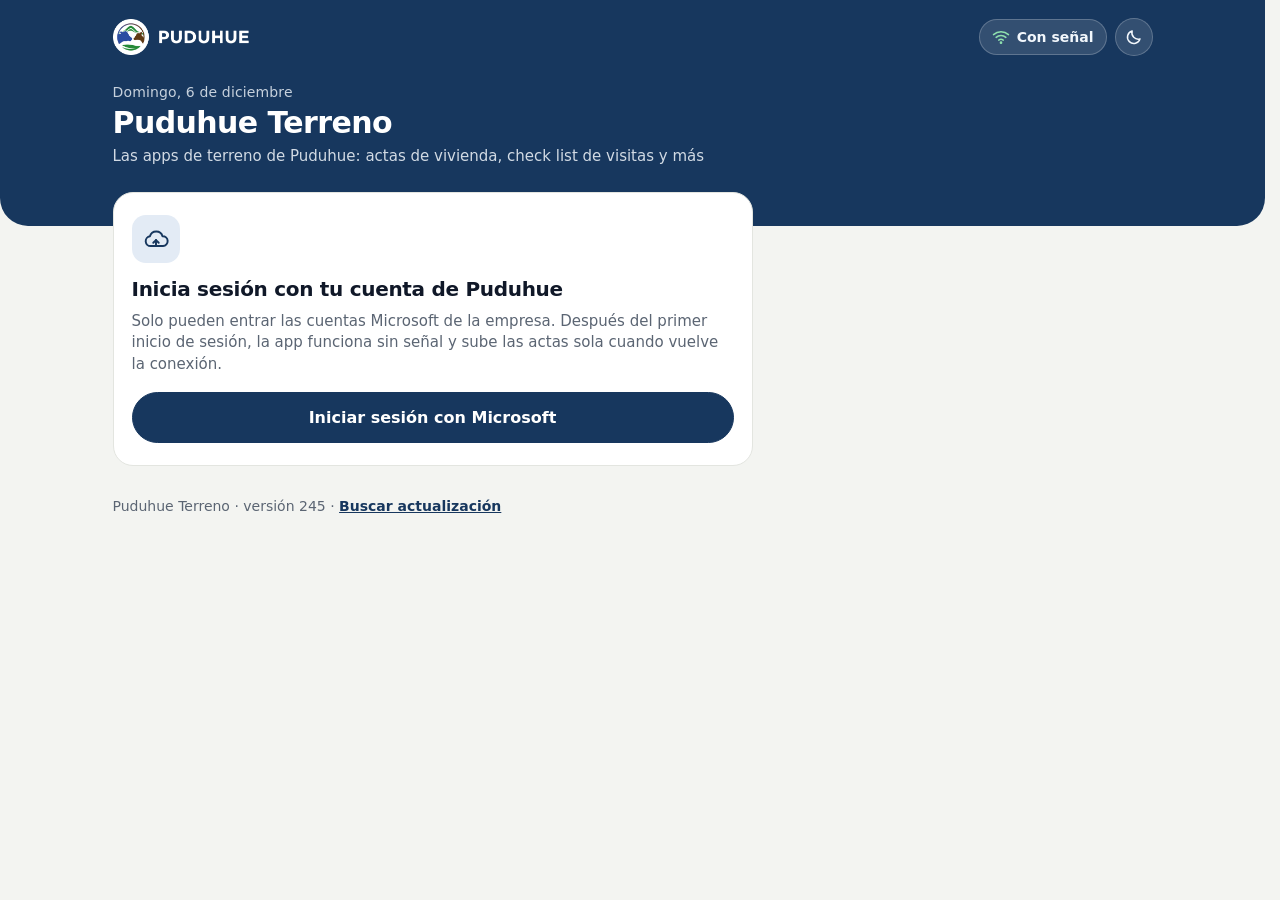
==== commit e8ac668f: "Copia de prueba de la v245 (kilometraje en vehículo propio con mapa) Co-Authored-By: Claude Opus 5.5" ====
--- a/prueba/index.html
+++ b/prueba/index.html
@@ -2,7 +2,7 @@
 <html lang="es">
 <head>
 <meta charset="utf-8">
-<meta http-equiv="Content-Security-Policy" content="default-src 'self'; script-src 'self' 'sha256-mnxjR7RzArQbiyFNVyxPWpLwFBZAhgLmc8N8gvZmJ8s=' 'sha256-PlWTJ9+aRoLg9b5jbhn1J97pEx7ZcVZAZm4x85ADSmE=' 'wasm-unsafe-eval'; style-src 'self' 'unsafe-inline'; img-src 'self' data: blob: https:; font-src 'self' data:; connect-src 'self' data: blob: https://graph.microsoft.com https://login.microsoftonline.com https://login.microsoft.com https://login.windows.net https://*.sharepoint.com https://*.svc.ms https://*.1drv.com https://puduhue-terreno.benjaminbarrientoscardenas.workers.dev; frame-src 'self' https://login.microsoftonline.com; worker-src 'self' blob:; manifest-src 'self'; media-src 'self' blob: data:; object-src 'none'; base-uri 'self'; form-action 'self'">
+<meta http-equiv="Content-Security-Policy" content="default-src 'self'; script-src 'self' 'sha256-vL9JSoY3kpXSmXS2fgDn2k/TBDpsy4irjTGKiNu1IVI=' 'sha256-PlWTJ9+aRoLg9b5jbhn1J97pEx7ZcVZAZm4x85ADSmE=' 'wasm-unsafe-eval'; style-src 'self' 'unsafe-inline'; img-src 'self' data: blob: https:; font-src 'self' data:; connect-src 'self' data: blob: https://graph.microsoft.com https://login.microsoftonline.com https://login.microsoft.com https://login.windows.net https://*.sharepoint.com https://*.svc.ms https://*.1drv.com https://puduhue-terreno.benjaminbarrientoscardenas.workers.dev; frame-src 'self' https://login.microsoftonline.com; worker-src 'self' blob:; manifest-src 'self'; media-src 'self' blob: data:; object-src 'none'; base-uri 'self'; form-action 'self'">
 <meta name="viewport" content="width=device-width, initial-scale=1, viewport-fit=cover">
 <title>Puduhue Terreno</title>
 <link rel="manifest" href="manifest.json">
@@ -13,7 +13,7 @@
 <meta name="apple-mobile-web-app-title" content="Puduhue Prueba">
 <meta name="apple-mobile-web-app-status-bar-style" content="default">
 <meta name="theme-color" content="#17375E">
-<link rel="stylesheet" href="estilos.css?v=244">
+<link rel="stylesheet" href="estilos.css?v=245">
 </head>
 <body>
 <div id="app"><div class="splash" role="status" aria-label="Abriendo Puduhue Terreno"><img src="icon-192.png" alt="" width="88" height="88"><span>Puduhue Terreno</span></div></div>
@@ -24,7 +24,7 @@
 <script src="lib/jspdf-2.5.1/jspdf.umd.min.js"></script>
 <script src="lib/marca-puduhue-2/marcas.js"></script>
 <script>
-const APP_VER="244";
+const APP_VER="245";
 const WORKER="https://puduhue-terreno.benjaminbarrientoscardenas.workers.dev";
 const PWA=true;
 const LOGO_R=420/380; /* v101: MARCA, MARCA_HZ y LOGO están en lib/marca-puduhue-2/marcas.js (v184: MARCA_HZ con el símbolo a color) */
@@ -622,7 +622,7 @@
 /* deja en el registro abierto (mismo objeto) la versión combinada */
 function reemplazarEnSitio(a,datos){const d=JSON.parse(JSON.stringify(datos));for(const k of Object.keys(a))if(!(k in d)&&!["id","_col","_etag"].includes(k))delete a[k];Object.assign(a,d);
   if(rdv===a&&rdd){rdd=a.docs&&a.docs[rdd.k]||null;if(view==="rdd"&&!rdd)view="rdv"}}
-const VISTAS_COL={visitas:["cl","clp","clv","clrk","clhub","launch"],rendiciones:["rd","rdv","rdd","rdm","launch"],conteos:["cb","cbb","cbv","launch"],actas:["home","edit","axl","axe","launch"]};
+const VISTAS_COL={visitas:["cl","clp","clv","clrk","clhub","launch"],rendiciones:["rd","rdv","rdd","rdm","rdkm","launch"],conteos:["cb","cbb","cbv","launch"],actas:["home","edit","axl","axe","launch"]};
 async function aplicarSubida(col,id,a,stamp,res){const ek=rkey(col,id);
   if(res.eliminado){quitarRegistro(col,id);delete LOCAL[id];await localDel(id);toast(`${nombreRegistro(col,a)} se eliminó en otro teléfono. Tus cambios se guardaron en OneDrive, en la carpeta «_conflictos».`);
     if(VISTAS_COL[col].includes(view))render();return}
@@ -972,7 +972,7 @@
 const TB_RAIZ={launch:1,rd:1,clhub:1,cl:1,axhub:1,cb:1,stock:1};
 function tbModDe(v){
   if(v==="launch")return"inicio";
-  if(["rd","rdv","rdd","rdm","rdcol","fdl"].includes(v))return"rd";
+  if(["rd","rdv","rdd","rdm","rdcol","fdl","rdkm"].includes(v))return"rd";
   if(["clhub","cl","clp","clv","clcat","clrk"].includes(v))return"cl";
   if(["axhub","axl","axe","home","edit"].includes(v))return"ax";
   if(["cb","cbb","cbv"].includes(v))return"cb";
@@ -1759,6 +1759,7 @@
   else if(view==="rd")app.innerHTML=renderRD();
   else if(view==="rdv"){if(!rdv){view="rd";app.innerHTML=renderRD()}else app.innerHTML=renderRDV()}
   else if(view==="rdd"){if(!rdv||!rdd){view="rdv";app.innerHTML=rdv?renderRDV():renderRD()}else app.innerHTML=renderRDD()}
+  else if(view==="rdkm"){if(typeof KMED==="undefined"||!KMED||!REND[KMED.rid]){view="rdv";app.innerHTML=rdv?renderRDV():renderRD()}else{app.innerHTML=renderRDKm();setTimeout(kmMontar,0)}} /* v245 */
   else if(view==="rdm")app.innerHTML=renderRDM();
   else if(view==="rdcol")app.innerHTML=renderRDCol();
   else if(view==="cb")app.innerHTML=renderCB();
@@ -3974,10 +3975,10 @@
   finally{UPD_CHECKING=false}
 }
 </script>
-<script src="modulos/checklist.js?v=244"></script>
-<script src="modulos/bodega.js?v=244"></script>
-<script src="modulos/rendiciones.js?v=244"></script>
-<script src="modulos/actas-entrega.js?v=244"></script>
+<script src="modulos/checklist.js?v=245"></script>
+<script src="modulos/bodega.js?v=245"></script>
+<script src="modulos/rendiciones.js?v=245"></script>
+<script src="modulos/actas-entrega.js?v=245"></script>
 <script>
 /* v102: arranque. Va después de los módulos (modulos/*.js), para que todo el código esté cargado al iniciar. */
 const MOD_OK=["MOD_CHECKLIST","MOD_BODEGA","MOD_RENDICIONES","MOD_ACTAS_ENTREGA"].every(k=>window[k]===true); /* v103: todos los módulos */
--- a/prueba/estilos.css
+++ b/prueba/estilos.css
@@ -2670,3 +2670,33 @@
 .colpsh .colpadd{display:grid;grid-template-columns:1fr auto;gap:8px;align-items:end;margin-top:10px}
 .colpsh .colpadd label{grid-column:1/-1}
 .colpsh>.btn{width:100%;margin-top:4px}
+
+/* ---------- v245: kilometraje en vehículo propio ---------- */
+.kmw .note{margin-top:0}
+.kmpts{display:grid;grid-template-columns:1fr 1fr;gap:8px;margin:8px 0}
+.kmpt{display:flex;align-items:center;gap:8px;min-height:52px;padding:8px 10px;border:1.5px solid var(--line);border-radius:12px;background:var(--card);color:var(--ink);text-align:left;font:inherit;cursor:pointer}
+.kmpt.act{border-color:var(--act);box-shadow:0 0 0 2px color-mix(in srgb,var(--act) 25%,transparent)}
+.kmpn{font-size:14px;line-height:1.25;overflow:hidden;display:-webkit-box;-webkit-line-clamp:2;-webkit-box-orient:vertical}
+.kmpn.vacio{color:var(--muted)}
+.kmlet{flex:none;display:inline-flex;align-items:center;justify-content:center;width:24px;height:24px;border-radius:50%;color:#fff;font-weight:700;font-size:13px}
+.kmlet.o{background:#1e6e32}.kmlet.d{background:#aa2828}
+.rdok-et .kmlet{width:18px;height:18px;font-size:11px;margin-right:4px;vertical-align:-3px}
+.kmbus{display:flex;gap:6px;margin:6px 0}
+.kmbus input{flex:1;min-width:0;min-height:44px;padding:8px 10px;border:1px solid var(--line);border-radius:10px;background:var(--card);color:var(--ink);font:inherit}
+.kmbus .btn{min-height:44px;padding:8px 12px;white-space:nowrap}
+.kmlug{display:flex;flex-direction:column;gap:4px;margin-bottom:6px}
+.kmlr{text-align:left;padding:10px 12px;border:1px solid var(--line);border-radius:10px;background:var(--card);color:var(--ink);font:inherit;cursor:pointer}
+.kmmapa{height:52vh;min-height:280px;max-height:560px;border-radius:14px;overflow:hidden;border:1px solid var(--line);background:#e9ede8;position:relative;z-index:0}
+.kmcarga{display:flex;align-items:center;justify-content:center;height:100%;color:#555;font-size:14px;padding:16px;text-align:center}
+.kmpin{display:flex;align-items:center;justify-content:center;border-radius:50%;border:3px solid #fff;color:#fff;font-weight:700;font-size:14px;box-shadow:0 1px 4px rgba(0,0,0,.4)}
+.kmpin.o{background:#1e6e32}.kmpin.d{background:#aa2828}
+.kmida{display:flex;align-items:center;gap:8px;margin:12px 0 4px;font-size:15px;color:var(--ink)}
+.kmida input{width:20px;height:20px}
+.kmres{margin:8px 0 12px;padding:10px 12px;border-radius:12px;background:var(--soft);color:var(--ink);font-size:15px;line-height:1.4}
+.kmres.vacio{color:var(--muted)}
+.kmres.err{background:var(--m-bg);color:var(--m-ink)}
+.kmres.ok{display:flex;flex-direction:column;gap:2px}
+.kmres .kmtot{font-size:17px}
+.kmres .kmsin{color:var(--m-ink)}
+.kmatr{font-size:12px}
+.rdkmf .rdok-em .ic{width:18px;height:18px;vertical-align:-3px;margin-right:4px}
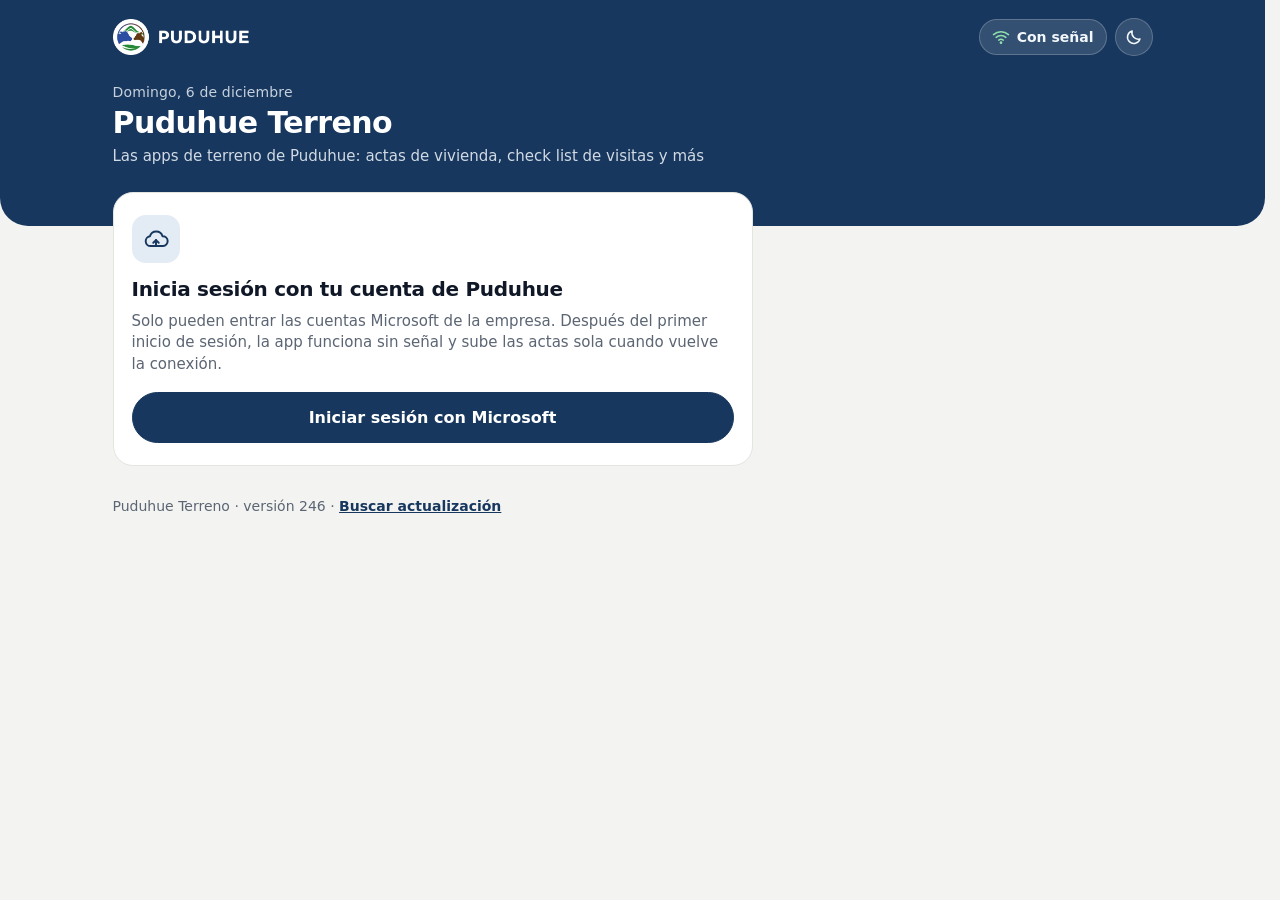
==== commit d70281d5: "Copia de prueba de la v246 (kilometraje en una rendición nueva) Co-Authored-By: Claude Opus 5.5 <nor" ====
--- a/prueba/index.html
+++ b/prueba/index.html
@@ -2,7 +2,7 @@
 <html lang="es">
 <head>
 <meta charset="utf-8">
-<meta http-equiv="Content-Security-Policy" content="default-src 'self'; script-src 'self' 'sha256-vL9JSoY3kpXSmXS2fgDn2k/TBDpsy4irjTGKiNu1IVI=' 'sha256-PlWTJ9+aRoLg9b5jbhn1J97pEx7ZcVZAZm4x85ADSmE=' 'wasm-unsafe-eval'; style-src 'self' 'unsafe-inline'; img-src 'self' data: blob: https:; font-src 'self' data:; connect-src 'self' data: blob: https://graph.microsoft.com https://login.microsoftonline.com https://login.microsoft.com https://login.windows.net https://*.sharepoint.com https://*.svc.ms https://*.1drv.com https://puduhue-terreno.benjaminbarrientoscardenas.workers.dev; frame-src 'self' https://login.microsoftonline.com; worker-src 'self' blob:; manifest-src 'self'; media-src 'self' blob: data:; object-src 'none'; base-uri 'self'; form-action 'self'">
+<meta http-equiv="Content-Security-Policy" content="default-src 'self'; script-src 'self' 'sha256-uN5XMEWKPoEL+NRjkvg29J9UCR6mIIxpDtxGgpKuiLU=' 'sha256-PlWTJ9+aRoLg9b5jbhn1J97pEx7ZcVZAZm4x85ADSmE=' 'wasm-unsafe-eval'; style-src 'self' 'unsafe-inline'; img-src 'self' data: blob: https:; font-src 'self' data:; connect-src 'self' data: blob: https://graph.microsoft.com https://login.microsoftonline.com https://login.microsoft.com https://login.windows.net https://*.sharepoint.com https://*.svc.ms https://*.1drv.com https://puduhue-terreno.benjaminbarrientoscardenas.workers.dev; frame-src 'self' https://login.microsoftonline.com; worker-src 'self' blob:; manifest-src 'self'; media-src 'self' blob: data:; object-src 'none'; base-uri 'self'; form-action 'self'">
 <meta name="viewport" content="width=device-width, initial-scale=1, viewport-fit=cover">
 <title>Puduhue Terreno</title>
 <link rel="manifest" href="manifest.json">
@@ -13,7 +13,7 @@
 <meta name="apple-mobile-web-app-title" content="Puduhue Prueba">
 <meta name="apple-mobile-web-app-status-bar-style" content="default">
 <meta name="theme-color" content="#17375E">
-<link rel="stylesheet" href="estilos.css?v=245">
+<link rel="stylesheet" href="estilos.css?v=246">
 </head>
 <body>
 <div id="app"><div class="splash" role="status" aria-label="Abriendo Puduhue Terreno"><img src="icon-192.png" alt="" width="88" height="88"><span>Puduhue Terreno</span></div></div>
@@ -24,7 +24,7 @@
 <script src="lib/jspdf-2.5.1/jspdf.umd.min.js"></script>
 <script src="lib/marca-puduhue-2/marcas.js"></script>
 <script>
-const APP_VER="245";
+const APP_VER="246";
 const WORKER="https://puduhue-terreno.benjaminbarrientoscardenas.workers.dev";
 const PWA=true;
 const LOGO_R=420/380; /* v101: MARCA, MARCA_HZ y LOGO están en lib/marca-puduhue-2/marcas.js (v184: MARCA_HZ con el símbolo a color) */
@@ -1759,7 +1759,7 @@
   else if(view==="rd")app.innerHTML=renderRD();
   else if(view==="rdv"){if(!rdv){view="rd";app.innerHTML=renderRD()}else app.innerHTML=renderRDV()}
   else if(view==="rdd"){if(!rdv||!rdd){view="rdv";app.innerHTML=rdv?renderRDV():renderRD()}else app.innerHTML=renderRDD()}
-  else if(view==="rdkm"){if(typeof KMED==="undefined"||!KMED||!REND[KMED.rid]){view="rdv";app.innerHTML=rdv?renderRDV():renderRD()}else{app.innerHTML=renderRDKm();setTimeout(kmMontar,0)}} /* v245 */
+  else if(view==="rdkm"){if(typeof KMED==="undefined"||!KMED||!KMED.r){view="rdv";app.innerHTML=rdv?renderRDV():renderRD()}else{app.innerHTML=renderRDKm();setTimeout(kmMontar,0)}} /* v245 */
   else if(view==="rdm")app.innerHTML=renderRDM();
   else if(view==="rdcol")app.innerHTML=renderRDCol();
   else if(view==="cb")app.innerHTML=renderCB();
@@ -3975,10 +3975,10 @@
   finally{UPD_CHECKING=false}
 }
 </script>
-<script src="modulos/checklist.js?v=245"></script>
-<script src="modulos/bodega.js?v=245"></script>
-<script src="modulos/rendiciones.js?v=245"></script>
-<script src="modulos/actas-entrega.js?v=245"></script>
+<script src="modulos/checklist.js?v=246"></script>
+<script src="modulos/bodega.js?v=246"></script>
+<script src="modulos/rendiciones.js?v=246"></script>
+<script src="modulos/actas-entrega.js?v=246"></script>
 <script>
 /* v102: arranque. Va después de los módulos (modulos/*.js), para que todo el código esté cargado al iniciar. */
 const MOD_OK=["MOD_CHECKLIST","MOD_BODEGA","MOD_RENDICIONES","MOD_ACTAS_ENTREGA"].every(k=>window[k]===true); /* v103: todos los módulos */
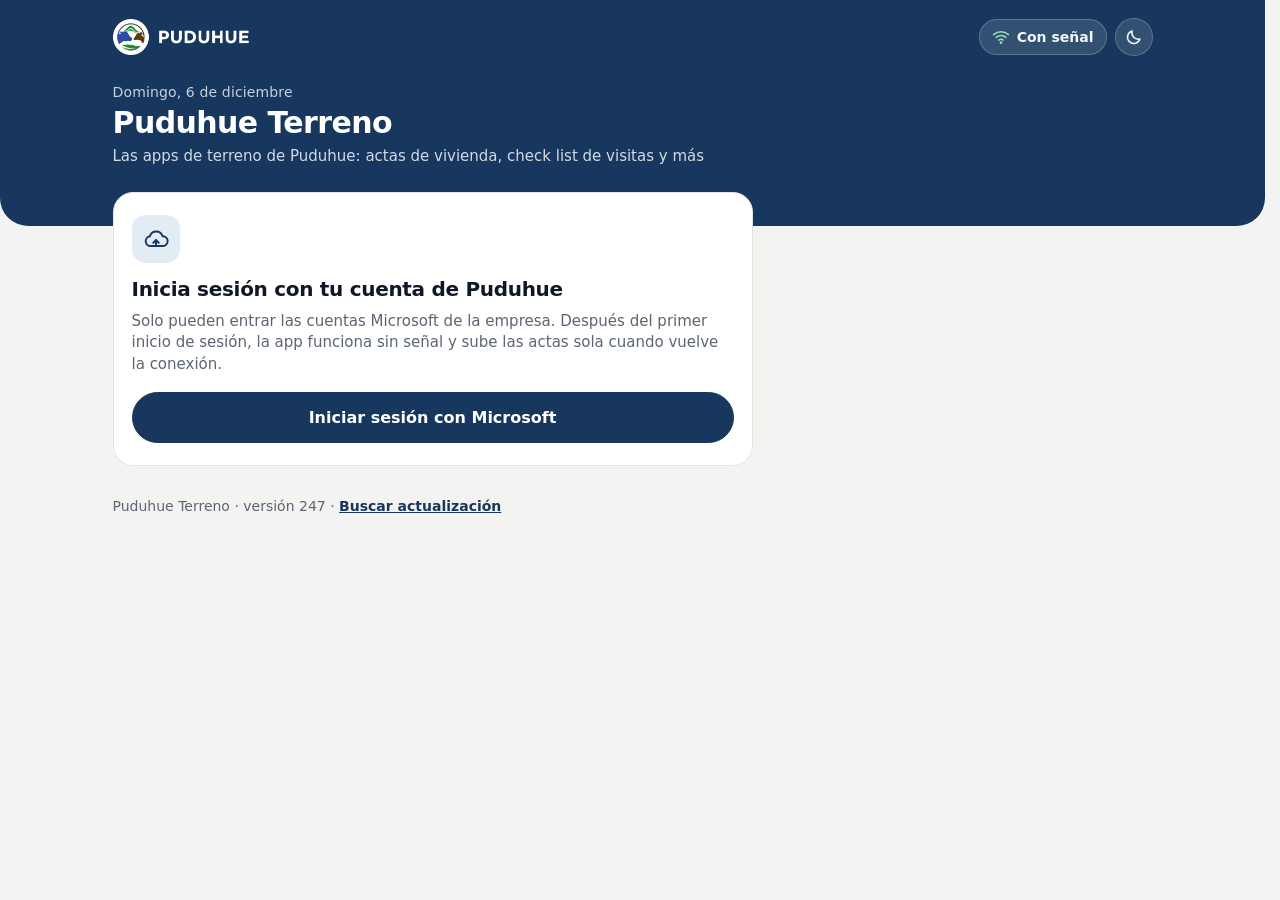
==== commit 16fa9078: "Copia de prueba de la v247 (ranking por visita) Co-Authored-By: Claude Opus 5.5 <noreply@anthropic.c" ====
--- a/prueba/index.html
+++ b/prueba/index.html
@@ -2,7 +2,7 @@
 <html lang="es">
 <head>
 <meta charset="utf-8">
-<meta http-equiv="Content-Security-Policy" content="default-src 'self'; script-src 'self' 'sha256-uN5XMEWKPoEL+NRjkvg29J9UCR6mIIxpDtxGgpKuiLU=' 'sha256-PlWTJ9+aRoLg9b5jbhn1J97pEx7ZcVZAZm4x85ADSmE=' 'wasm-unsafe-eval'; style-src 'self' 'unsafe-inline'; img-src 'self' data: blob: https:; font-src 'self' data:; connect-src 'self' data: blob: https://graph.microsoft.com https://login.microsoftonline.com https://login.microsoft.com https://login.windows.net https://*.sharepoint.com https://*.svc.ms https://*.1drv.com https://puduhue-terreno.benjaminbarrientoscardenas.workers.dev; frame-src 'self' https://login.microsoftonline.com; worker-src 'self' blob:; manifest-src 'self'; media-src 'self' blob: data:; object-src 'none'; base-uri 'self'; form-action 'self'">
+<meta http-equiv="Content-Security-Policy" content="default-src 'self'; script-src 'self' 'sha256-1fzLgvqqfjm13tWNUoICy4JoT3p92pGTZhSEWr3WOpw=' 'sha256-PlWTJ9+aRoLg9b5jbhn1J97pEx7ZcVZAZm4x85ADSmE=' 'wasm-unsafe-eval'; style-src 'self' 'unsafe-inline'; img-src 'self' data: blob: https:; font-src 'self' data:; connect-src 'self' data: blob: https://graph.microsoft.com https://login.microsoftonline.com https://login.microsoft.com https://login.windows.net https://*.sharepoint.com https://*.svc.ms https://*.1drv.com https://puduhue-terreno.benjaminbarrientoscardenas.workers.dev; frame-src 'self' https://login.microsoftonline.com; worker-src 'self' blob:; manifest-src 'self'; media-src 'self' blob: data:; object-src 'none'; base-uri 'self'; form-action 'self'">
 <meta name="viewport" content="width=device-width, initial-scale=1, viewport-fit=cover">
 <title>Puduhue Terreno</title>
 <link rel="manifest" href="manifest.json">
@@ -13,7 +13,7 @@
 <meta name="apple-mobile-web-app-title" content="Puduhue Prueba">
 <meta name="apple-mobile-web-app-status-bar-style" content="default">
 <meta name="theme-color" content="#17375E">
-<link rel="stylesheet" href="estilos.css?v=246">
+<link rel="stylesheet" href="estilos.css?v=247">
 </head>
 <body>
 <div id="app"><div class="splash" role="status" aria-label="Abriendo Puduhue Terreno"><img src="icon-192.png" alt="" width="88" height="88"><span>Puduhue Terreno</span></div></div>
@@ -24,7 +24,7 @@
 <script src="lib/jspdf-2.5.1/jspdf.umd.min.js"></script>
 <script src="lib/marca-puduhue-2/marcas.js"></script>
 <script>
-const APP_VER="246";
+const APP_VER="247";
 const WORKER="https://puduhue-terreno.benjaminbarrientoscardenas.workers.dev";
 const PWA=true;
 const LOGO_R=420/380; /* v101: MARCA, MARCA_HZ y LOGO están en lib/marca-puduhue-2/marcas.js (v184: MARCA_HZ con el símbolo a color) */
@@ -3975,10 +3975,10 @@
   finally{UPD_CHECKING=false}
 }
 </script>
-<script src="modulos/checklist.js?v=246"></script>
-<script src="modulos/bodega.js?v=246"></script>
-<script src="modulos/rendiciones.js?v=246"></script>
-<script src="modulos/actas-entrega.js?v=246"></script>
+<script src="modulos/checklist.js?v=247"></script>
+<script src="modulos/bodega.js?v=247"></script>
+<script src="modulos/rendiciones.js?v=247"></script>
+<script src="modulos/actas-entrega.js?v=247"></script>
 <script>
 /* v102: arranque. Va después de los módulos (modulos/*.js), para que todo el código esté cargado al iniciar. */
 const MOD_OK=["MOD_CHECKLIST","MOD_BODEGA","MOD_RENDICIONES","MOD_ACTAS_ENTREGA"].every(k=>window[k]===true); /* v103: todos los módulos */
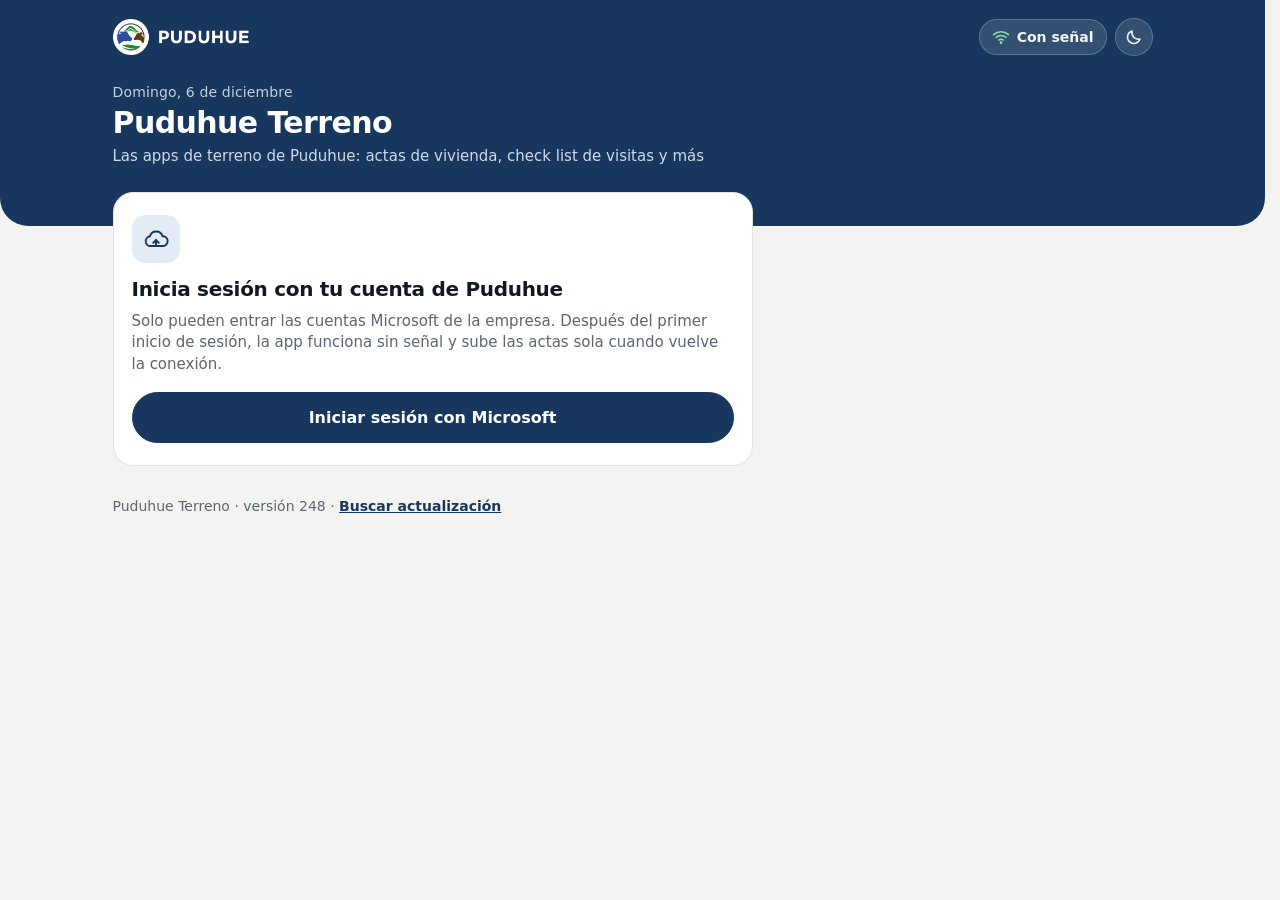
==== commit 2ba2f1e9: "Copia de prueba de la v248 (fotos de los informes de a varias, con aviso) Co-Authored-By: Claude Opu" ====
--- a/prueba/index.html
+++ b/prueba/index.html
@@ -2,7 +2,7 @@
 <html lang="es">
 <head>
 <meta charset="utf-8">
-<meta http-equiv="Content-Security-Policy" content="default-src 'self'; script-src 'self' 'sha256-1fzLgvqqfjm13tWNUoICy4JoT3p92pGTZhSEWr3WOpw=' 'sha256-PlWTJ9+aRoLg9b5jbhn1J97pEx7ZcVZAZm4x85ADSmE=' 'wasm-unsafe-eval'; style-src 'self' 'unsafe-inline'; img-src 'self' data: blob: https:; font-src 'self' data:; connect-src 'self' data: blob: https://graph.microsoft.com https://login.microsoftonline.com https://login.microsoft.com https://login.windows.net https://*.sharepoint.com https://*.svc.ms https://*.1drv.com https://puduhue-terreno.benjaminbarrientoscardenas.workers.dev; frame-src 'self' https://login.microsoftonline.com; worker-src 'self' blob:; manifest-src 'self'; media-src 'self' blob: data:; object-src 'none'; base-uri 'self'; form-action 'self'">
+<meta http-equiv="Content-Security-Policy" content="default-src 'self'; script-src 'self' 'sha256-UZ5CuqmqQrmVbNa84X1IUiDz9HVIqXOxzIK6hbIZ8qQ=' 'sha256-PlWTJ9+aRoLg9b5jbhn1J97pEx7ZcVZAZm4x85ADSmE=' 'wasm-unsafe-eval'; style-src 'self' 'unsafe-inline'; img-src 'self' data: blob: https:; font-src 'self' data:; connect-src 'self' data: blob: https://graph.microsoft.com https://login.microsoftonline.com https://login.microsoft.com https://login.windows.net https://*.sharepoint.com https://*.svc.ms https://*.1drv.com https://puduhue-terreno.benjaminbarrientoscardenas.workers.dev; frame-src 'self' https://login.microsoftonline.com; worker-src 'self' blob:; manifest-src 'self'; media-src 'self' blob: data:; object-src 'none'; base-uri 'self'; form-action 'self'">
 <meta name="viewport" content="width=device-width, initial-scale=1, viewport-fit=cover">
 <title>Puduhue Terreno</title>
 <link rel="manifest" href="manifest.json">
@@ -13,7 +13,7 @@
 <meta name="apple-mobile-web-app-title" content="Puduhue Prueba">
 <meta name="apple-mobile-web-app-status-bar-style" content="default">
 <meta name="theme-color" content="#17375E">
-<link rel="stylesheet" href="estilos.css?v=247">
+<link rel="stylesheet" href="estilos.css?v=248">
 </head>
 <body>
 <div id="app"><div class="splash" role="status" aria-label="Abriendo Puduhue Terreno"><img src="icon-192.png" alt="" width="88" height="88"><span>Puduhue Terreno</span></div></div>
@@ -24,7 +24,7 @@
 <script src="lib/jspdf-2.5.1/jspdf.umd.min.js"></script>
 <script src="lib/marca-puduhue-2/marcas.js"></script>
 <script>
-const APP_VER="247";
+const APP_VER="248";
 const WORKER="https://puduhue-terreno.benjaminbarrientoscardenas.workers.dev";
 const PWA=true;
 const LOGO_R=420/380; /* v101: MARCA, MARCA_HZ y LOGO están en lib/marca-puduhue-2/marcas.js (v184: MARCA_HZ con el símbolo a color) */
@@ -2553,6 +2553,15 @@
   try{await esperarFoto(ref,20000);const im=await loadImg(fotoSrc(ref));let w=im.naturalWidth,h=im.naturalHeight;const s=Math.min(1,1100/Math.max(w,h));w=Math.round(w*s);h=Math.round(h*s);
     const c=document.createElement("canvas");c.width=w;c.height=h;c.getContext("2d").drawImage(im,0,0,w,h);return{data:c.toDataURL("image/jpeg",0.8),w,h}}catch(e){return null}
 }
+/* v248: las fotos de un informe, de a 4 a la vez y con tope total; avisar = muestra el avance (al descargar, no al subir solo) */
+async function pdfImgs(refs,avisar,max){const L=[...new Set([...(refs||[])].filter(Boolean))],IM={},t0=Date.now(),tope=max||60000;let hechas=0,falta=0;
+  const pend=L.filter(r=>!FOTO[r]);if(avisar&&pend.length>2)toast(`Bajando las fotos: 0 de ${L.length}…`,tope);
+  let i=0;const uno=async()=>{while(i<L.length){const r=L[i++];if(Date.now()-t0>tope){IM[r]=null;falta++;continue}
+      IM[r]=await Promise.race([pdfImg(r),new Promise(res=>setTimeout(()=>res(null),Math.max(1000,tope-(Date.now()-t0))))]);if(!IM[r])falta++;hechas++;
+      if(avisar&&pend.length>2)toast(`Bajando las fotos: ${hechas} de ${L.length}…`,tope)}};
+  await Promise.all([uno(),uno(),uno(),uno()]);
+  if(avisar&&falta)toast(falta===1?"Una foto no se pudo bajar: el informe va sin ella (está en OneDrive).":`${falta} fotos no se pudieron bajar: el informe va sin ellas (están en OneDrive).`,6000);
+  return IM}
 /* ---------- PDF ---------- */
 function pdfKit(d){
   const L=15,W=180,C={band:[141,179,226],head:[221,235,247]};
@@ -2813,7 +2822,7 @@
   prepActa(a);toast("Preparando el informe general…");await flush();
   const refs=new Set();Object.values(a.items||{}).forEach(r=>(r.fotos||[]).forEach(f=>{if(!f.startsWith("p:"))refs.add(f)}));
   if(a.tipo==="devolucion"&&a.entregaId)ITEMS.forEach(i=>antesFotos(a,i.k).forEach(f=>refs.add(f)));
-  const IM={};for(const r of refs)IM[r]=await pdfImg(r);
+  const IM=await pdfImgs(refs,true); /* v248 */
   let doc;try{doc=buildGeneral(a,IM)}catch(e){console.error(e);toast("No se pudo generar el informe.");return}
   await guardarPDF(doc,nombreArchivo(a).replace(/^Acta_/,"Informe_general_"),"Informe general listo.");
 }
@@ -3230,7 +3239,7 @@
     const refs=new Set();Object.values(a.items||{}).forEach(r=>(r.fotos||[]).forEach(f=>{if(!f.startsWith("p:"))refs.add(f)}));
     if(a.tipo==="devolucion"&&a.entregaId)ITEMS.forEach(i=>antesFotos(a,i.k).forEach(f=>refs.add(f)));
     if([...refs].some(f=>QF[f]))return; /* todavía hay fotos por subir: se intenta de nuevo cuando terminen */
-    const IM={};for(const r of refs)IM[r]=await pdfImg(r);
+    const IM=await pdfImgs(refs,false); /* v248 */
     const d1=buildActa(a);await actaSubir(a,null,"Acta.pdf",d1.output("blob"),"application/pdf");
     const d2=buildGeneral(a,IM);await actaSubir(a,null,"Informe general.pdf",d2.output("blob"),"application/pdf");
     a.pdfs=new Date().toISOString();if(a.anulada)a.pdfsAnul=a.pdfs;else delete a.pdfsAnul;LOCAL[a.id]=a;await localPut(a);schedSync(500);
@@ -3975,10 +3984,10 @@
   finally{UPD_CHECKING=false}
 }
 </script>
-<script src="modulos/checklist.js?v=247"></script>
-<script src="modulos/bodega.js?v=247"></script>
-<script src="modulos/rendiciones.js?v=247"></script>
-<script src="modulos/actas-entrega.js?v=247"></script>
+<script src="modulos/checklist.js?v=248"></script>
+<script src="modulos/bodega.js?v=248"></script>
+<script src="modulos/rendiciones.js?v=248"></script>
+<script src="modulos/actas-entrega.js?v=248"></script>
 <script>
 /* v102: arranque. Va después de los módulos (modulos/*.js), para que todo el código esté cargado al iniciar. */
 const MOD_OK=["MOD_CHECKLIST","MOD_BODEGA","MOD_RENDICIONES","MOD_ACTAS_ENTREGA"].every(k=>window[k]===true); /* v103: todos los módulos */
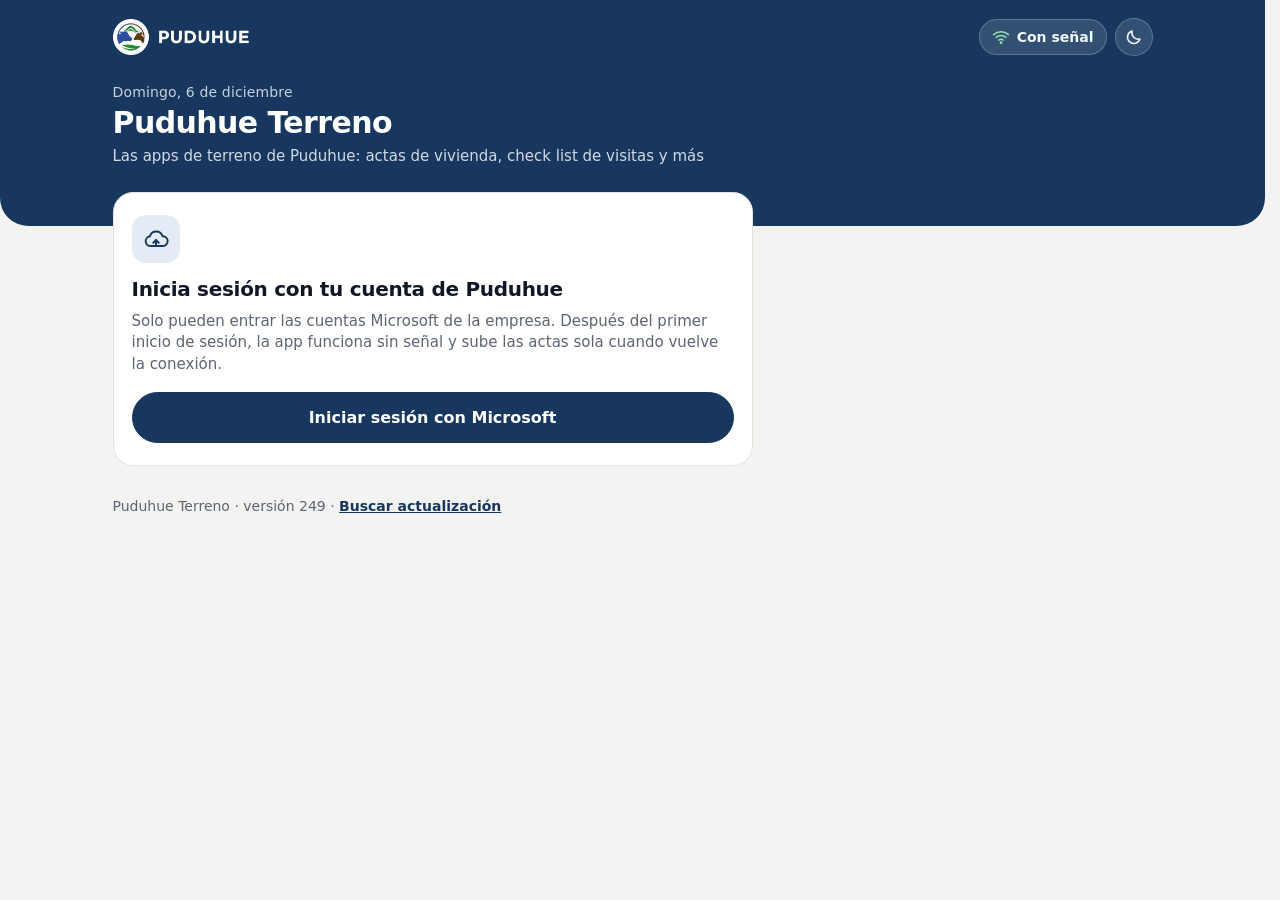
==== commit a197f51f: "Copia de prueba de la v249 («No es duplicado» para quien revisa) Co-Authored-By: Claude Opus 5.5 <no" ====
--- a/prueba/index.html
+++ b/prueba/index.html
@@ -2,7 +2,7 @@
 <html lang="es">
 <head>
 <meta charset="utf-8">
-<meta http-equiv="Content-Security-Policy" content="default-src 'self'; script-src 'self' 'sha256-UZ5CuqmqQrmVbNa84X1IUiDz9HVIqXOxzIK6hbIZ8qQ=' 'sha256-PlWTJ9+aRoLg9b5jbhn1J97pEx7ZcVZAZm4x85ADSmE=' 'wasm-unsafe-eval'; style-src 'self' 'unsafe-inline'; img-src 'self' data: blob: https:; font-src 'self' data:; connect-src 'self' data: blob: https://graph.microsoft.com https://login.microsoftonline.com https://login.microsoft.com https://login.windows.net https://*.sharepoint.com https://*.svc.ms https://*.1drv.com https://puduhue-terreno.benjaminbarrientoscardenas.workers.dev; frame-src 'self' https://login.microsoftonline.com; worker-src 'self' blob:; manifest-src 'self'; media-src 'self' blob: data:; object-src 'none'; base-uri 'self'; form-action 'self'">
+<meta http-equiv="Content-Security-Policy" content="default-src 'self'; script-src 'self' 'sha256-6vrGPxbcJ1qoyEk+xz7eCNodABJursCPEuv+TiGNMkk=' 'sha256-PlWTJ9+aRoLg9b5jbhn1J97pEx7ZcVZAZm4x85ADSmE=' 'wasm-unsafe-eval'; style-src 'self' 'unsafe-inline'; img-src 'self' data: blob: https:; font-src 'self' data:; connect-src 'self' data: blob: https://graph.microsoft.com https://login.microsoftonline.com https://login.microsoft.com https://login.windows.net https://*.sharepoint.com https://*.svc.ms https://*.1drv.com https://puduhue-terreno.benjaminbarrientoscardenas.workers.dev; frame-src 'self' https://login.microsoftonline.com; worker-src 'self' blob:; manifest-src 'self'; media-src 'self' blob: data:; object-src 'none'; base-uri 'self'; form-action 'self'">
 <meta name="viewport" content="width=device-width, initial-scale=1, viewport-fit=cover">
 <title>Puduhue Terreno</title>
 <link rel="manifest" href="manifest.json">
@@ -13,7 +13,7 @@
 <meta name="apple-mobile-web-app-title" content="Puduhue Prueba">
 <meta name="apple-mobile-web-app-status-bar-style" content="default">
 <meta name="theme-color" content="#17375E">
-<link rel="stylesheet" href="estilos.css?v=248">
+<link rel="stylesheet" href="estilos.css?v=249">
 </head>
 <body>
 <div id="app"><div class="splash" role="status" aria-label="Abriendo Puduhue Terreno"><img src="icon-192.png" alt="" width="88" height="88"><span>Puduhue Terreno</span></div></div>
@@ -24,7 +24,7 @@
 <script src="lib/jspdf-2.5.1/jspdf.umd.min.js"></script>
 <script src="lib/marca-puduhue-2/marcas.js"></script>
 <script>
-const APP_VER="248";
+const APP_VER="249";
 const WORKER="https://puduhue-terreno.benjaminbarrientoscardenas.workers.dev";
 const PWA=true;
 const LOGO_R=420/380; /* v101: MARCA, MARCA_HZ y LOGO están en lib/marca-puduhue-2/marcas.js (v184: MARCA_HZ con el símbolo a color) */
@@ -3984,10 +3984,10 @@
   finally{UPD_CHECKING=false}
 }
 </script>
-<script src="modulos/checklist.js?v=248"></script>
-<script src="modulos/bodega.js?v=248"></script>
-<script src="modulos/rendiciones.js?v=248"></script>
-<script src="modulos/actas-entrega.js?v=248"></script>
+<script src="modulos/checklist.js?v=249"></script>
+<script src="modulos/bodega.js?v=249"></script>
+<script src="modulos/rendiciones.js?v=249"></script>
+<script src="modulos/actas-entrega.js?v=249"></script>
 <script>
 /* v102: arranque. Va después de los módulos (modulos/*.js), para que todo el código esté cargado al iniciar. */
 const MOD_OK=["MOD_CHECKLIST","MOD_BODEGA","MOD_RENDICIONES","MOD_ACTAS_ENTREGA"].every(k=>window[k]===true); /* v103: todos los módulos */
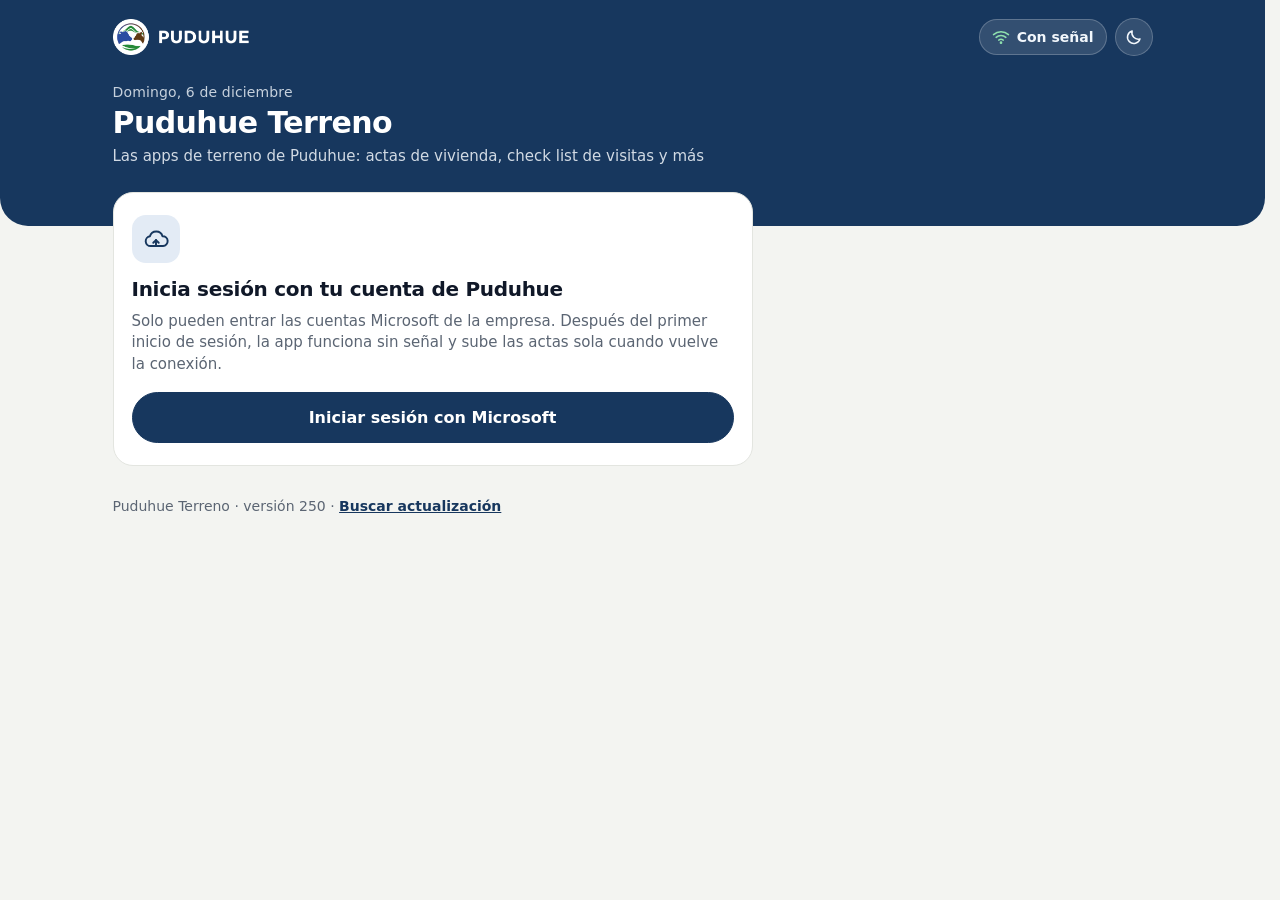
==== commit ae174f46: "Copia de prueba de la v250 (Tradicional sin la casa de huéspedes) Co-Authored-By: Claude Opus 5.5 <n" ====
--- a/prueba/index.html
+++ b/prueba/index.html
@@ -2,7 +2,7 @@
 <html lang="es">
 <head>
 <meta charset="utf-8">
-<meta http-equiv="Content-Security-Policy" content="default-src 'self'; script-src 'self' 'sha256-6vrGPxbcJ1qoyEk+xz7eCNodABJursCPEuv+TiGNMkk=' 'sha256-PlWTJ9+aRoLg9b5jbhn1J97pEx7ZcVZAZm4x85ADSmE=' 'wasm-unsafe-eval'; style-src 'self' 'unsafe-inline'; img-src 'self' data: blob: https:; font-src 'self' data:; connect-src 'self' data: blob: https://graph.microsoft.com https://login.microsoftonline.com https://login.microsoft.com https://login.windows.net https://*.sharepoint.com https://*.svc.ms https://*.1drv.com https://puduhue-terreno.benjaminbarrientoscardenas.workers.dev; frame-src 'self' https://login.microsoftonline.com; worker-src 'self' blob:; manifest-src 'self'; media-src 'self' blob: data:; object-src 'none'; base-uri 'self'; form-action 'self'">
+<meta http-equiv="Content-Security-Policy" content="default-src 'self'; script-src 'self' 'sha256-MT0IO7GMzJupu6axqY3CkVR9fbDOtflh/wl77xEEz0g=' 'sha256-PlWTJ9+aRoLg9b5jbhn1J97pEx7ZcVZAZm4x85ADSmE=' 'wasm-unsafe-eval'; style-src 'self' 'unsafe-inline'; img-src 'self' data: blob: https:; font-src 'self' data:; connect-src 'self' data: blob: https://graph.microsoft.com https://login.microsoftonline.com https://login.microsoft.com https://login.windows.net https://*.sharepoint.com https://*.svc.ms https://*.1drv.com https://puduhue-terreno.benjaminbarrientoscardenas.workers.dev; frame-src 'self' https://login.microsoftonline.com; worker-src 'self' blob:; manifest-src 'self'; media-src 'self' blob: data:; object-src 'none'; base-uri 'self'; form-action 'self'">
 <meta name="viewport" content="width=device-width, initial-scale=1, viewport-fit=cover">
 <title>Puduhue Terreno</title>
 <link rel="manifest" href="manifest.json">
@@ -13,7 +13,7 @@
 <meta name="apple-mobile-web-app-title" content="Puduhue Prueba">
 <meta name="apple-mobile-web-app-status-bar-style" content="default">
 <meta name="theme-color" content="#17375E">
-<link rel="stylesheet" href="estilos.css?v=249">
+<link rel="stylesheet" href="estilos.css?v=250">
 </head>
 <body>
 <div id="app"><div class="splash" role="status" aria-label="Abriendo Puduhue Terreno"><img src="icon-192.png" alt="" width="88" height="88"><span>Puduhue Terreno</span></div></div>
@@ -24,7 +24,7 @@
 <script src="lib/jspdf-2.5.1/jspdf.umd.min.js"></script>
 <script src="lib/marca-puduhue-2/marcas.js"></script>
 <script>
-const APP_VER="249";
+const APP_VER="250";
 const WORKER="https://puduhue-terreno.benjaminbarrientoscardenas.workers.dev";
 const PWA=true;
 const LOGO_R=420/380; /* v101: MARCA, MARCA_HZ y LOGO están en lib/marca-puduhue-2/marcas.js (v184: MARCA_HZ con el símbolo a color) */
@@ -3984,10 +3984,10 @@
   finally{UPD_CHECKING=false}
 }
 </script>
-<script src="modulos/checklist.js?v=249"></script>
-<script src="modulos/bodega.js?v=249"></script>
-<script src="modulos/rendiciones.js?v=249"></script>
-<script src="modulos/actas-entrega.js?v=249"></script>
+<script src="modulos/checklist.js?v=250"></script>
+<script src="modulos/bodega.js?v=250"></script>
+<script src="modulos/rendiciones.js?v=250"></script>
+<script src="modulos/actas-entrega.js?v=250"></script>
 <script>
 /* v102: arranque. Va después de los módulos (modulos/*.js), para que todo el código esté cargado al iniciar. */
 const MOD_OK=["MOD_CHECKLIST","MOD_BODEGA","MOD_RENDICIONES","MOD_ACTAS_ENTREGA"].every(k=>window[k]===true); /* v103: todos los módulos */
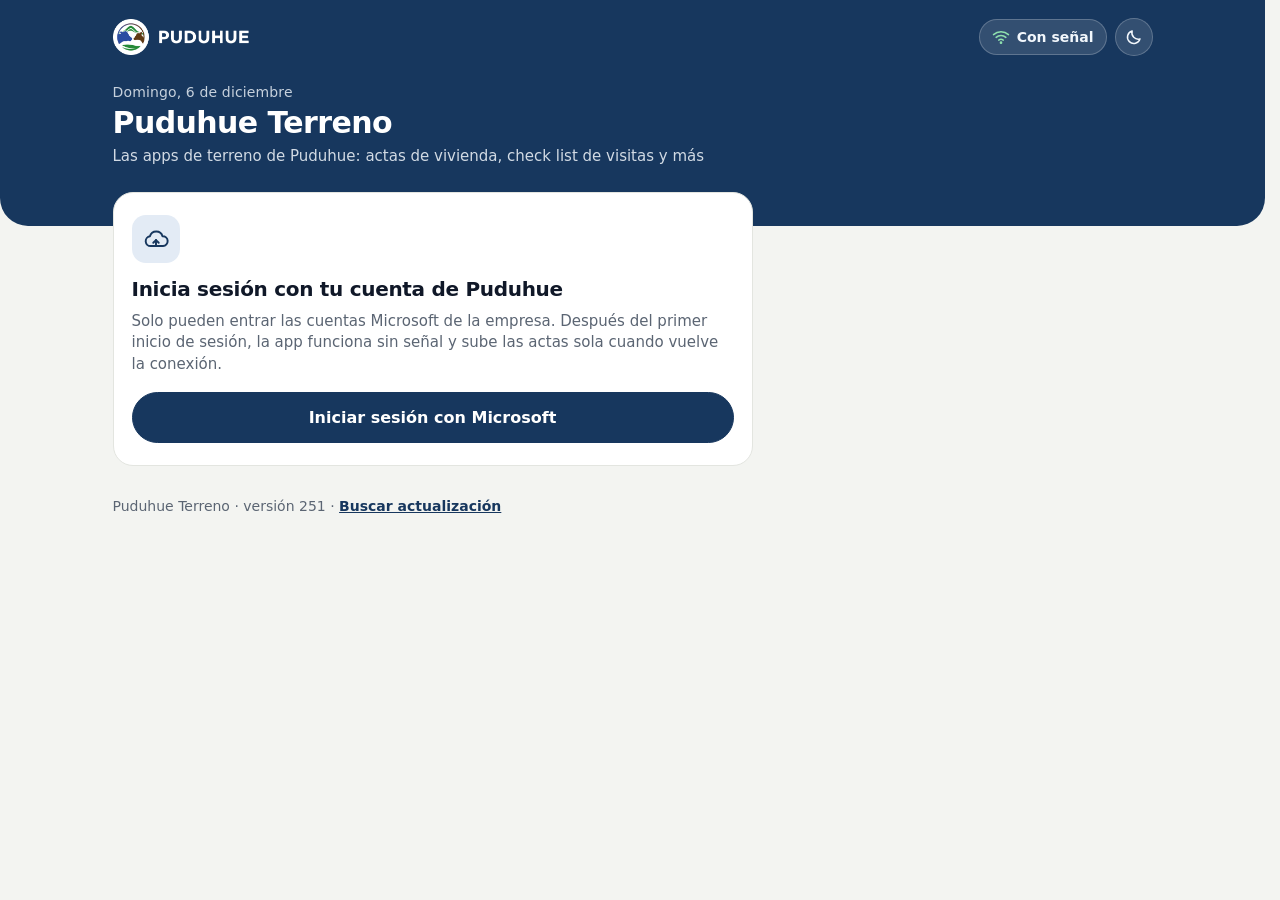
==== commit 373e54bb: "Copia de prueba de la v251 (Detalle por visita sin «N visitas · X %») Co-Authored-By: Claude Opus 5." ====
--- a/prueba/index.html
+++ b/prueba/index.html
@@ -2,7 +2,7 @@
 <html lang="es">
 <head>
 <meta charset="utf-8">
-<meta http-equiv="Content-Security-Policy" content="default-src 'self'; script-src 'self' 'sha256-MT0IO7GMzJupu6axqY3CkVR9fbDOtflh/wl77xEEz0g=' 'sha256-PlWTJ9+aRoLg9b5jbhn1J97pEx7ZcVZAZm4x85ADSmE=' 'wasm-unsafe-eval'; style-src 'self' 'unsafe-inline'; img-src 'self' data: blob: https:; font-src 'self' data:; connect-src 'self' data: blob: https://graph.microsoft.com https://login.microsoftonline.com https://login.microsoft.com https://login.windows.net https://*.sharepoint.com https://*.svc.ms https://*.1drv.com https://puduhue-terreno.benjaminbarrientoscardenas.workers.dev; frame-src 'self' https://login.microsoftonline.com; worker-src 'self' blob:; manifest-src 'self'; media-src 'self' blob: data:; object-src 'none'; base-uri 'self'; form-action 'self'">
+<meta http-equiv="Content-Security-Policy" content="default-src 'self'; script-src 'self' 'sha256-LX5RZHkx0N4neBvOaHbGMjm8y0ug+twgu5oyJ/qMJoo=' 'sha256-PlWTJ9+aRoLg9b5jbhn1J97pEx7ZcVZAZm4x85ADSmE=' 'wasm-unsafe-eval'; style-src 'self' 'unsafe-inline'; img-src 'self' data: blob: https:; font-src 'self' data:; connect-src 'self' data: blob: https://graph.microsoft.com https://login.microsoftonline.com https://login.microsoft.com https://login.windows.net https://*.sharepoint.com https://*.svc.ms https://*.1drv.com https://puduhue-terreno.benjaminbarrientoscardenas.workers.dev; frame-src 'self' https://login.microsoftonline.com; worker-src 'self' blob:; manifest-src 'self'; media-src 'self' blob: data:; object-src 'none'; base-uri 'self'; form-action 'self'">
 <meta name="viewport" content="width=device-width, initial-scale=1, viewport-fit=cover">
 <title>Puduhue Terreno</title>
 <link rel="manifest" href="manifest.json">
@@ -13,7 +13,7 @@
 <meta name="apple-mobile-web-app-title" content="Puduhue Prueba">
 <meta name="apple-mobile-web-app-status-bar-style" content="default">
 <meta name="theme-color" content="#17375E">
-<link rel="stylesheet" href="estilos.css?v=250">
+<link rel="stylesheet" href="estilos.css?v=251">
 </head>
 <body>
 <div id="app"><div class="splash" role="status" aria-label="Abriendo Puduhue Terreno"><img src="icon-192.png" alt="" width="88" height="88"><span>Puduhue Terreno</span></div></div>
@@ -24,7 +24,7 @@
 <script src="lib/jspdf-2.5.1/jspdf.umd.min.js"></script>
 <script src="lib/marca-puduhue-2/marcas.js"></script>
 <script>
-const APP_VER="250";
+const APP_VER="251";
 const WORKER="https://puduhue-terreno.benjaminbarrientoscardenas.workers.dev";
 const PWA=true;
 const LOGO_R=420/380; /* v101: MARCA, MARCA_HZ y LOGO están en lib/marca-puduhue-2/marcas.js (v184: MARCA_HZ con el símbolo a color) */
@@ -3984,10 +3984,10 @@
   finally{UPD_CHECKING=false}
 }
 </script>
-<script src="modulos/checklist.js?v=250"></script>
-<script src="modulos/bodega.js?v=250"></script>
-<script src="modulos/rendiciones.js?v=250"></script>
-<script src="modulos/actas-entrega.js?v=250"></script>
+<script src="modulos/checklist.js?v=251"></script>
+<script src="modulos/bodega.js?v=251"></script>
+<script src="modulos/rendiciones.js?v=251"></script>
+<script src="modulos/actas-entrega.js?v=251"></script>
 <script>
 /* v102: arranque. Va después de los módulos (modulos/*.js), para que todo el código esté cargado al iniciar. */
 const MOD_OK=["MOD_CHECKLIST","MOD_BODEGA","MOD_RENDICIONES","MOD_ACTAS_ENTREGA"].every(k=>window[k]===true); /* v103: todos los módulos */
